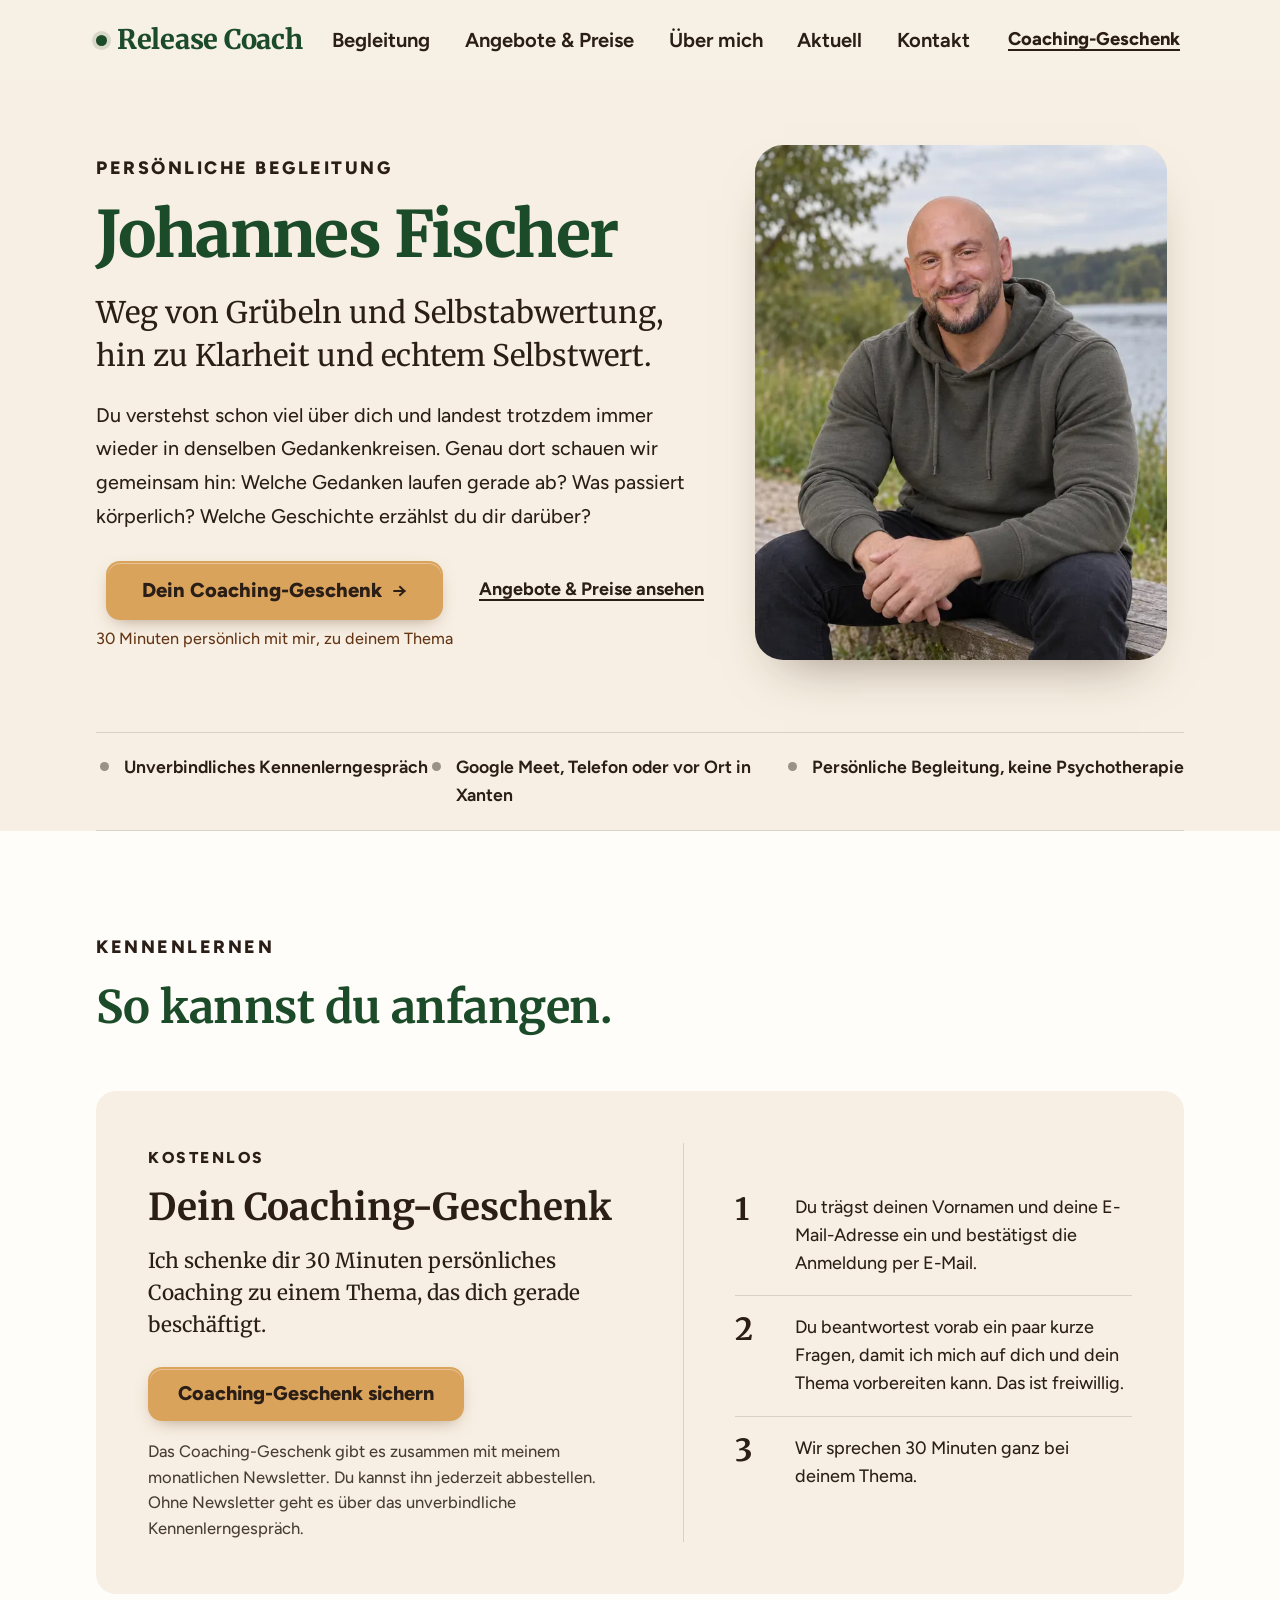
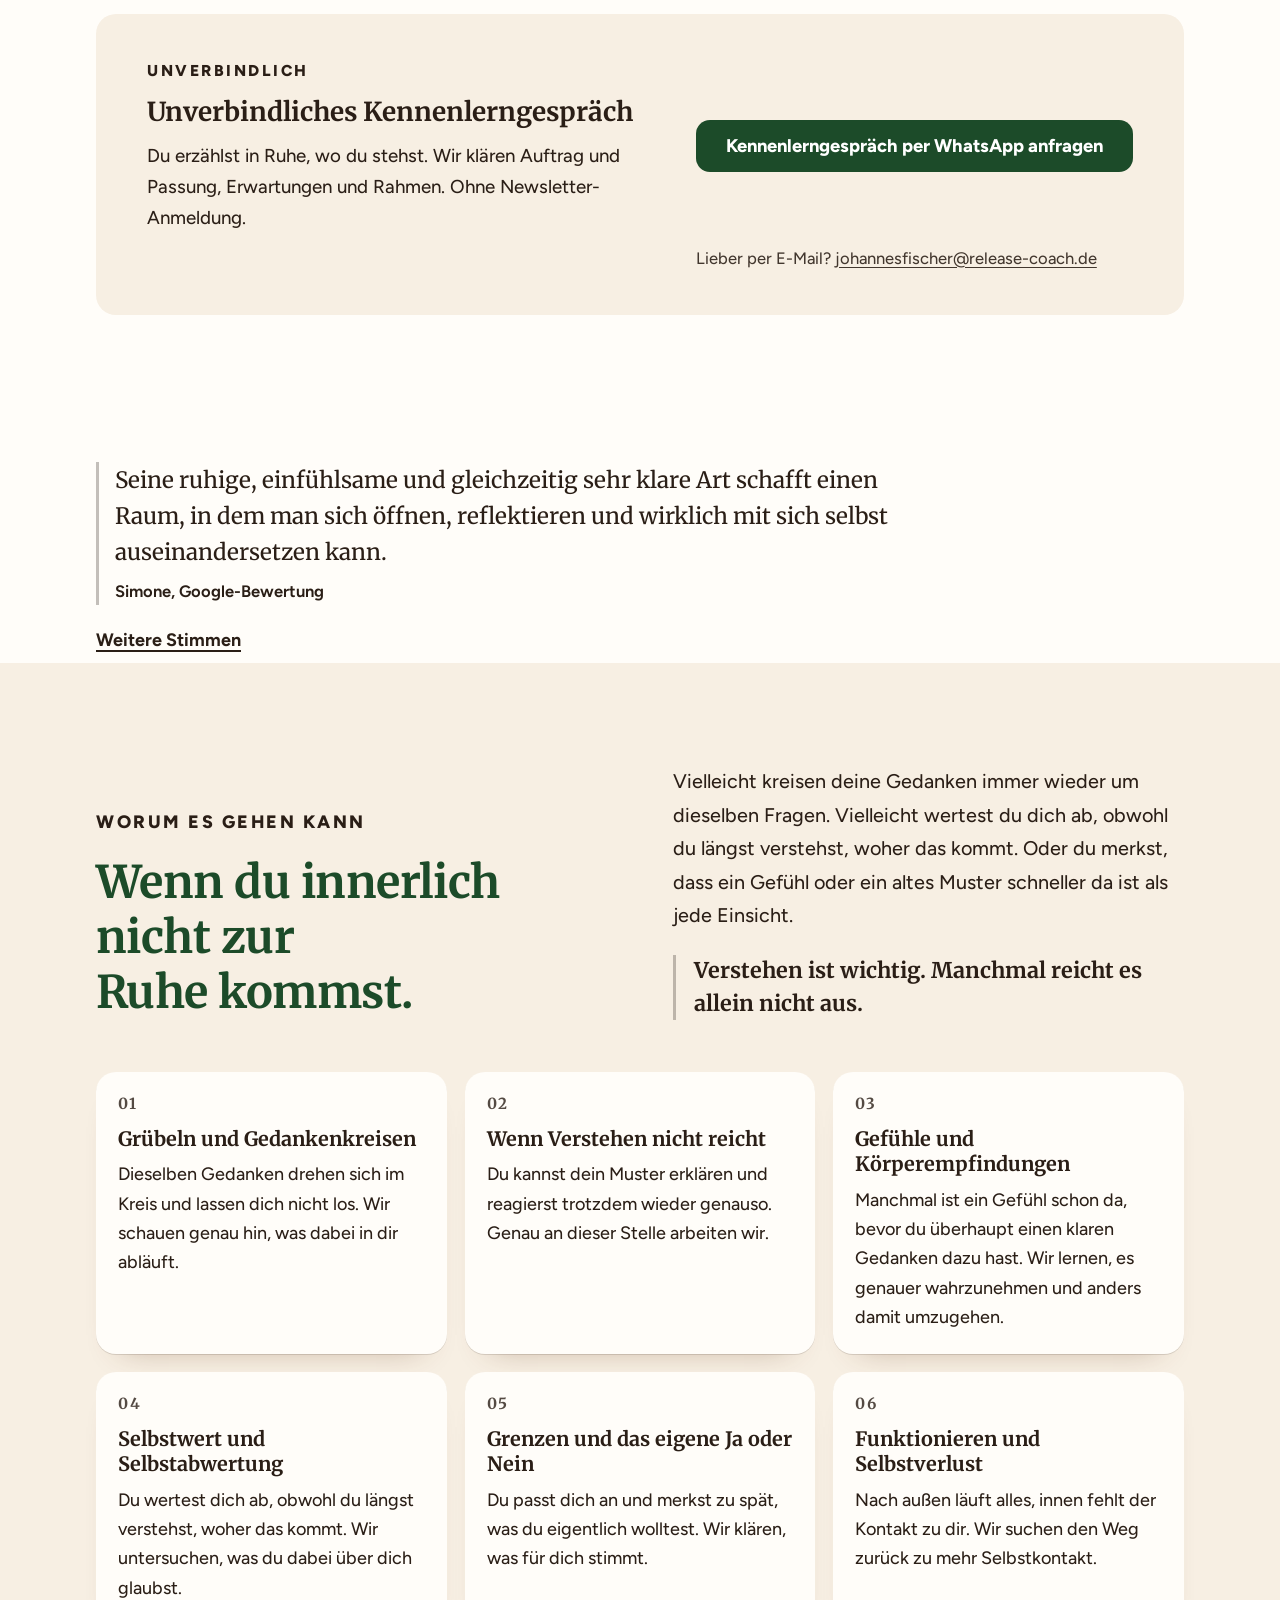
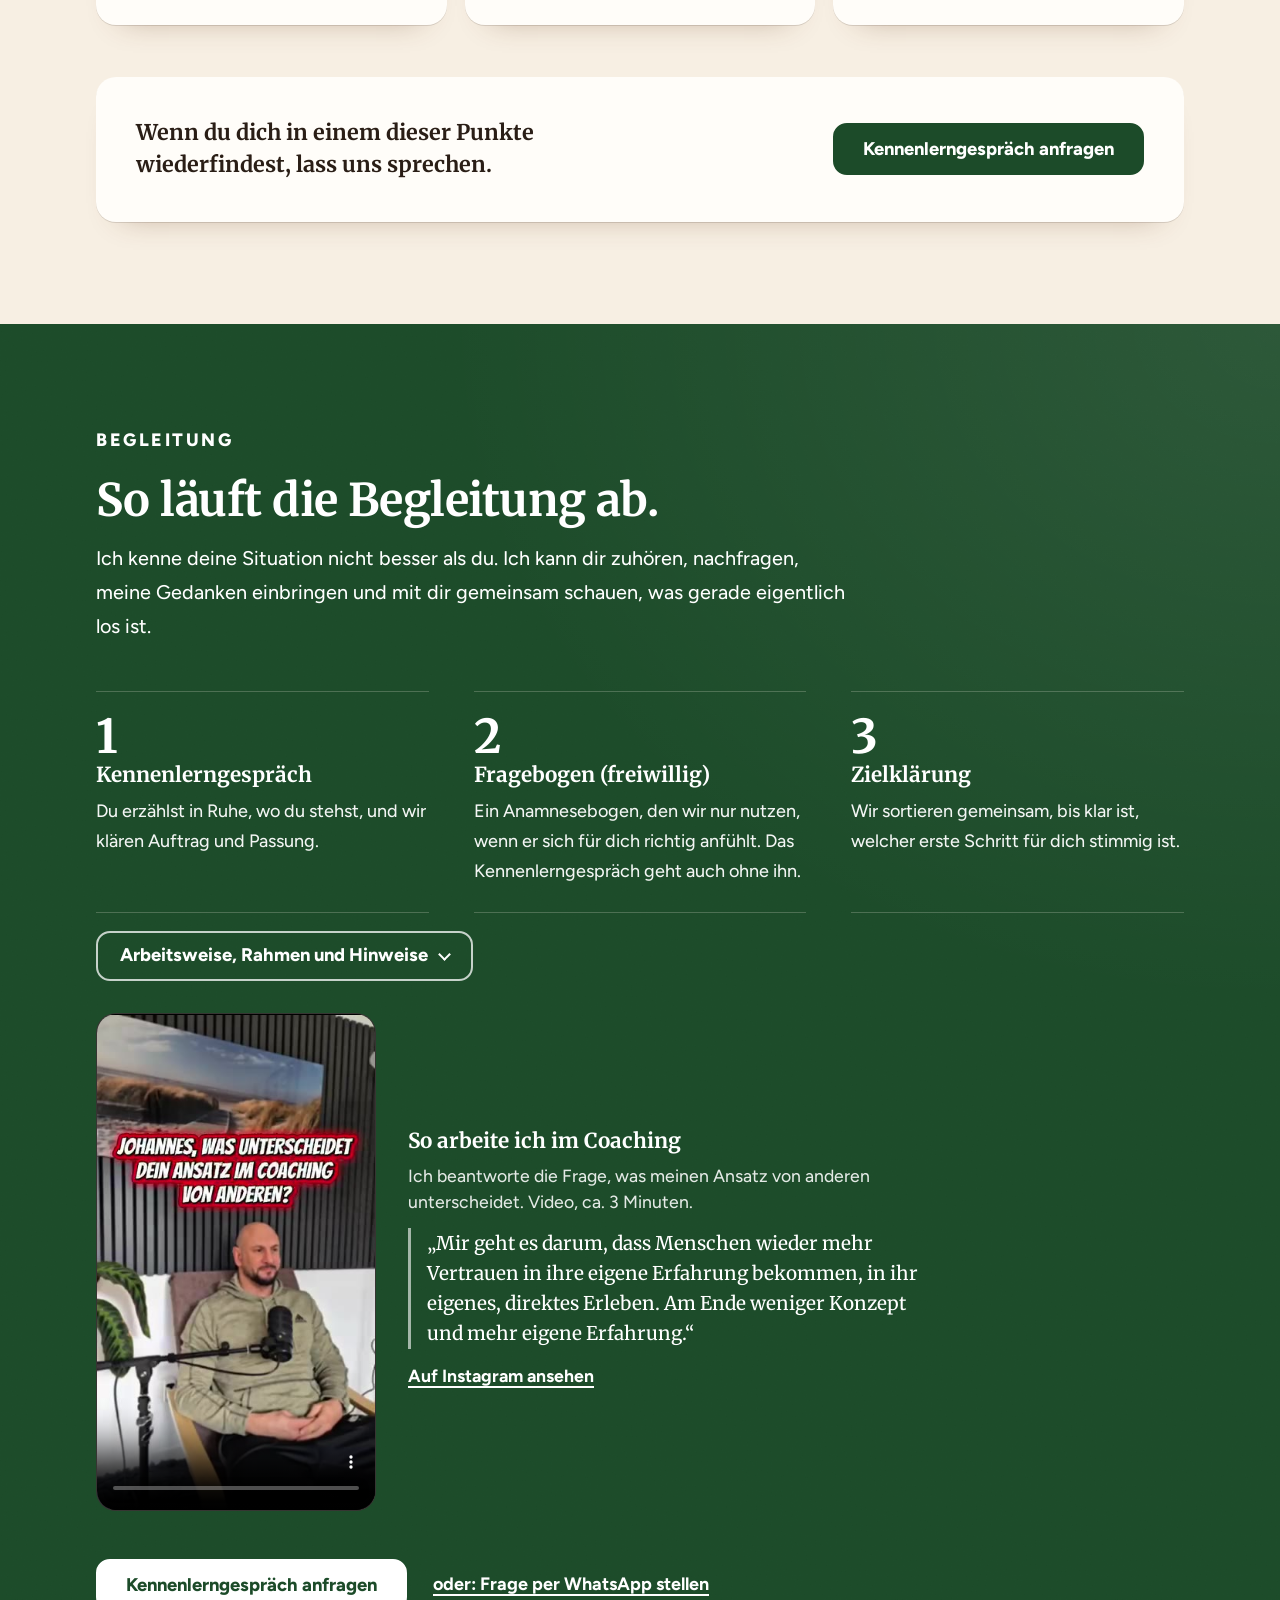
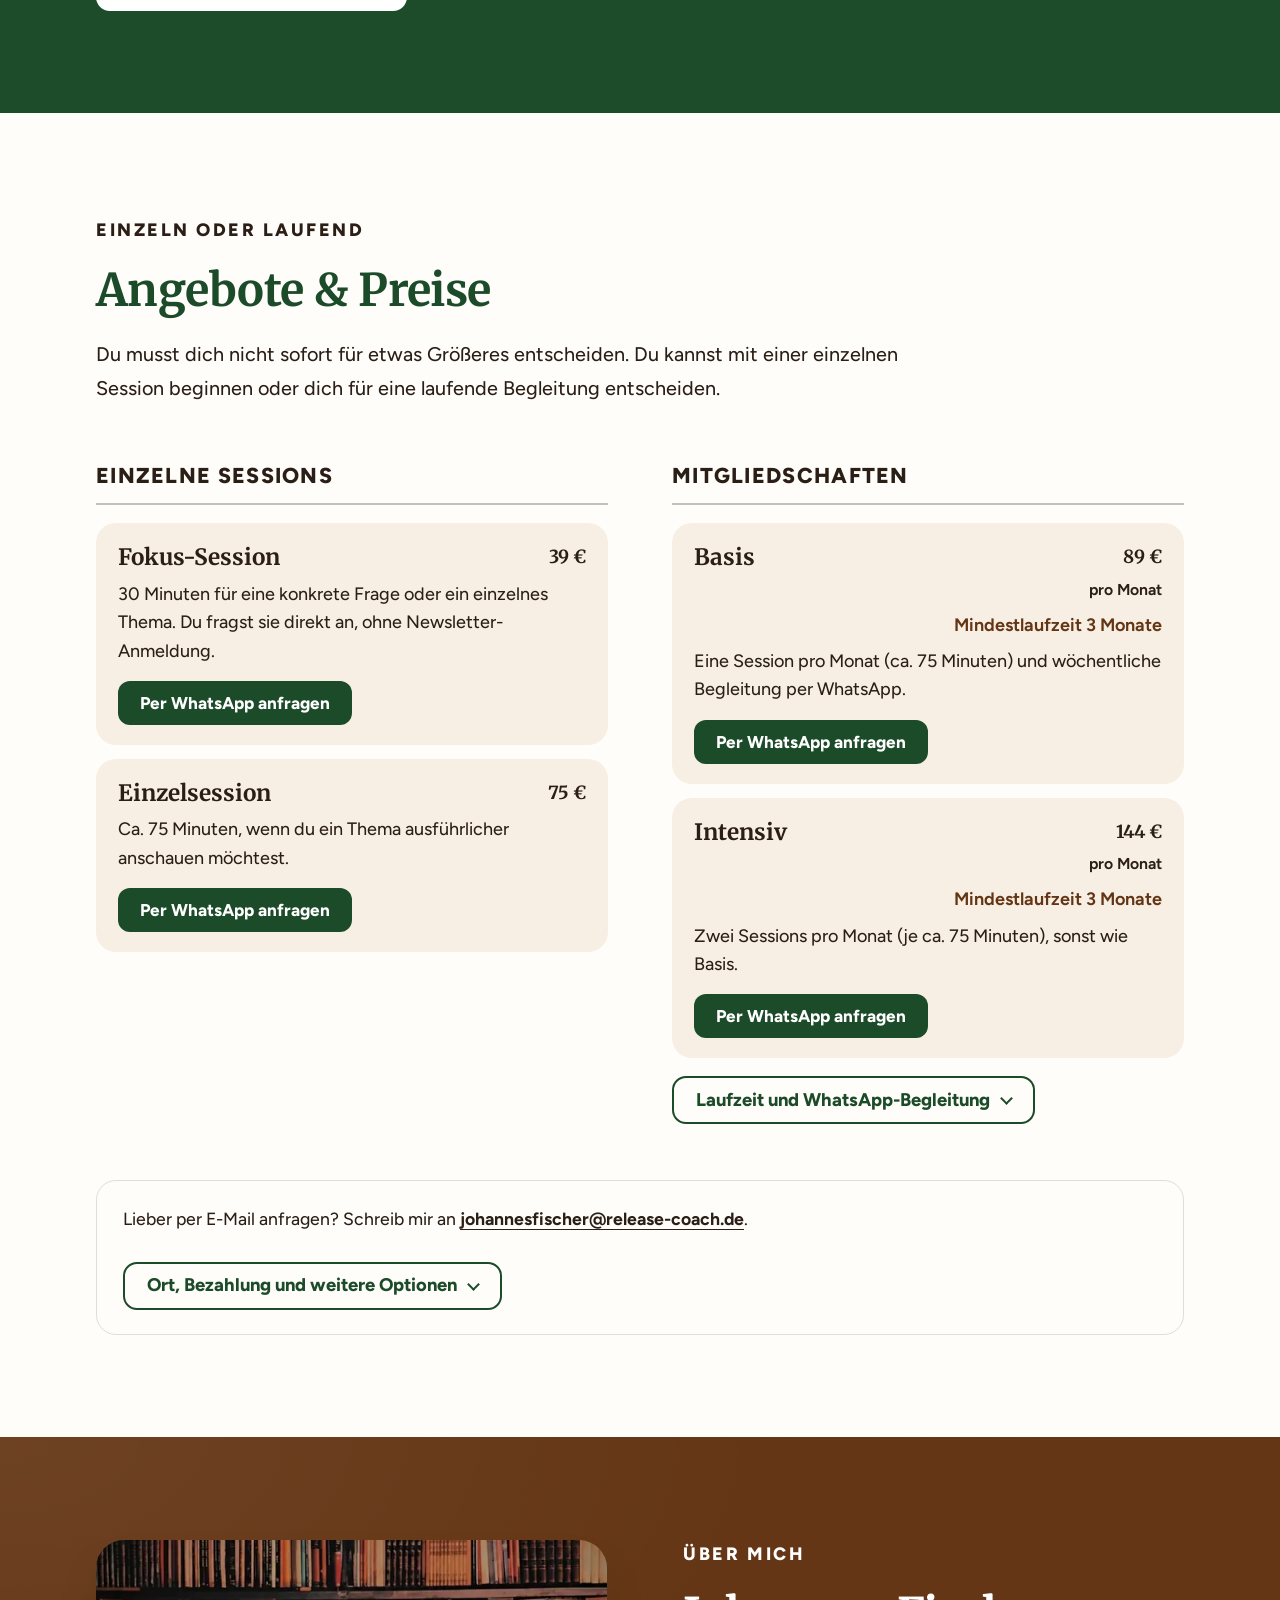
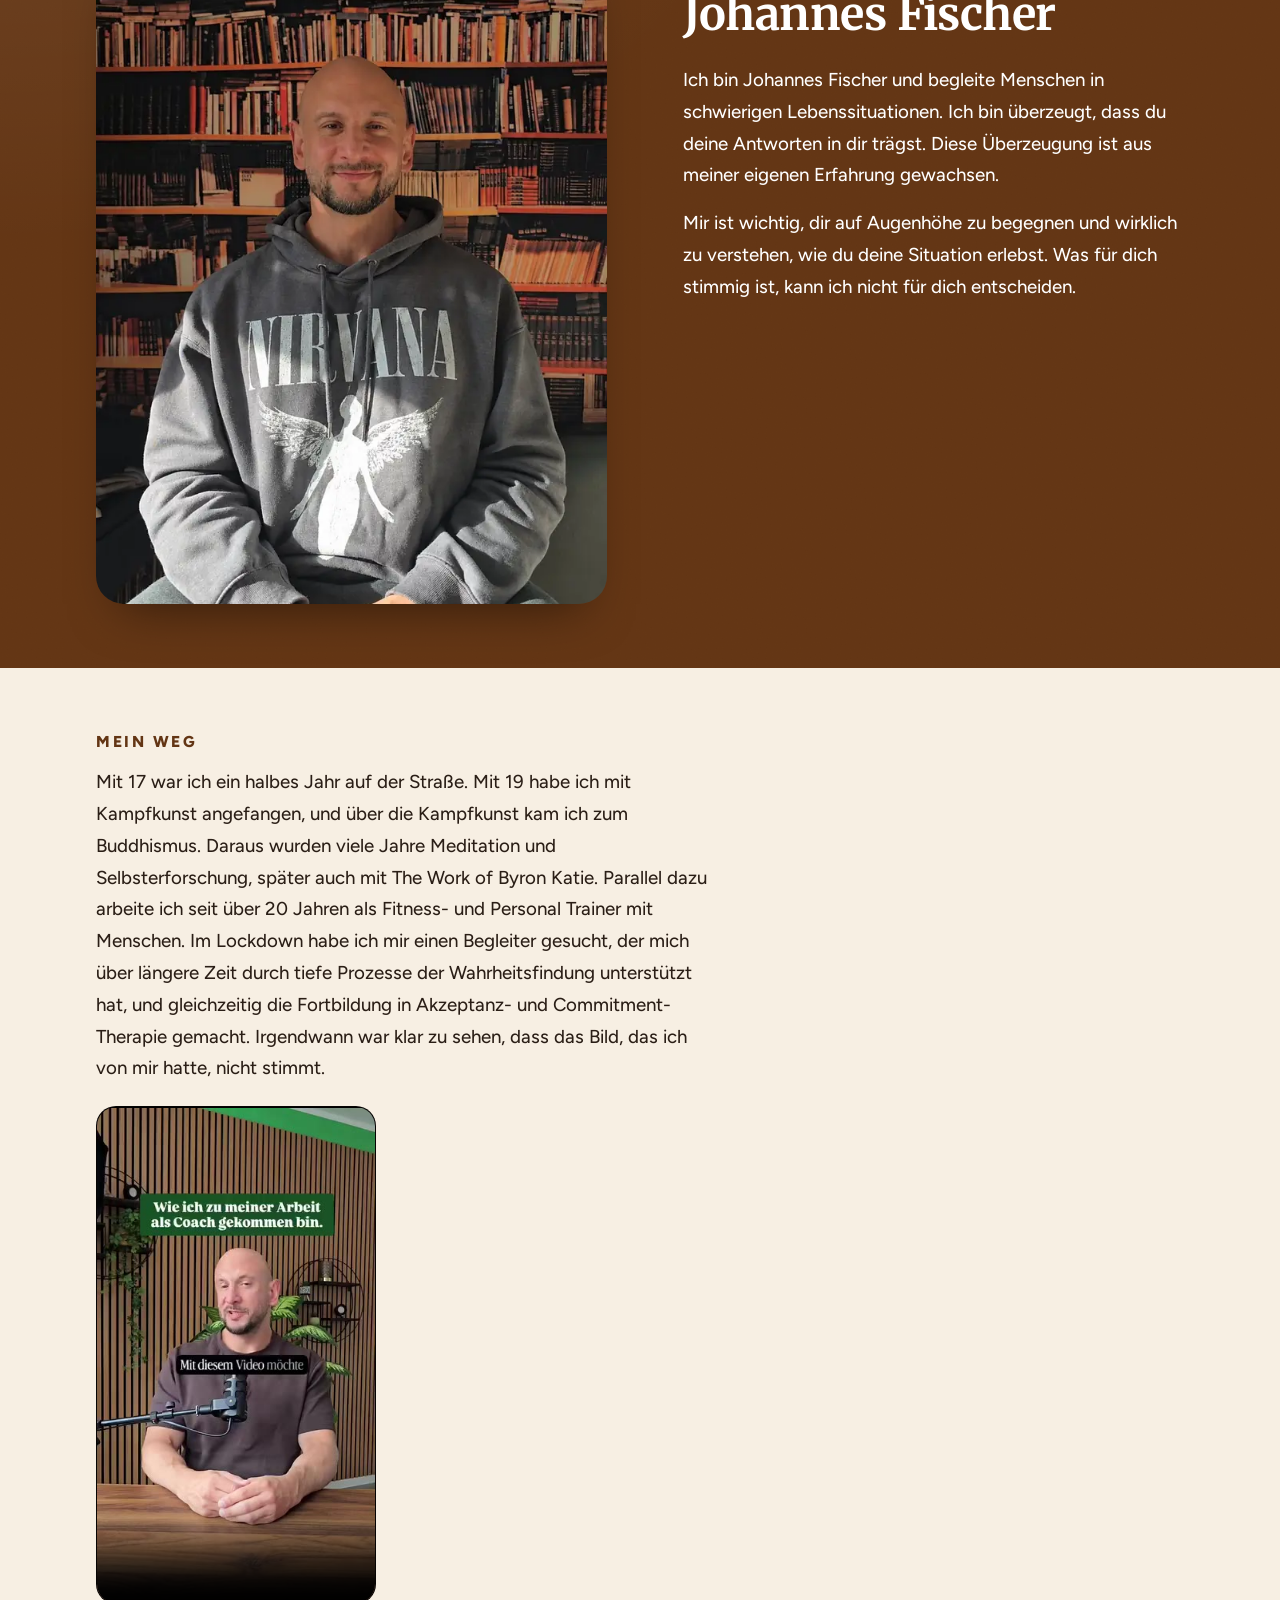
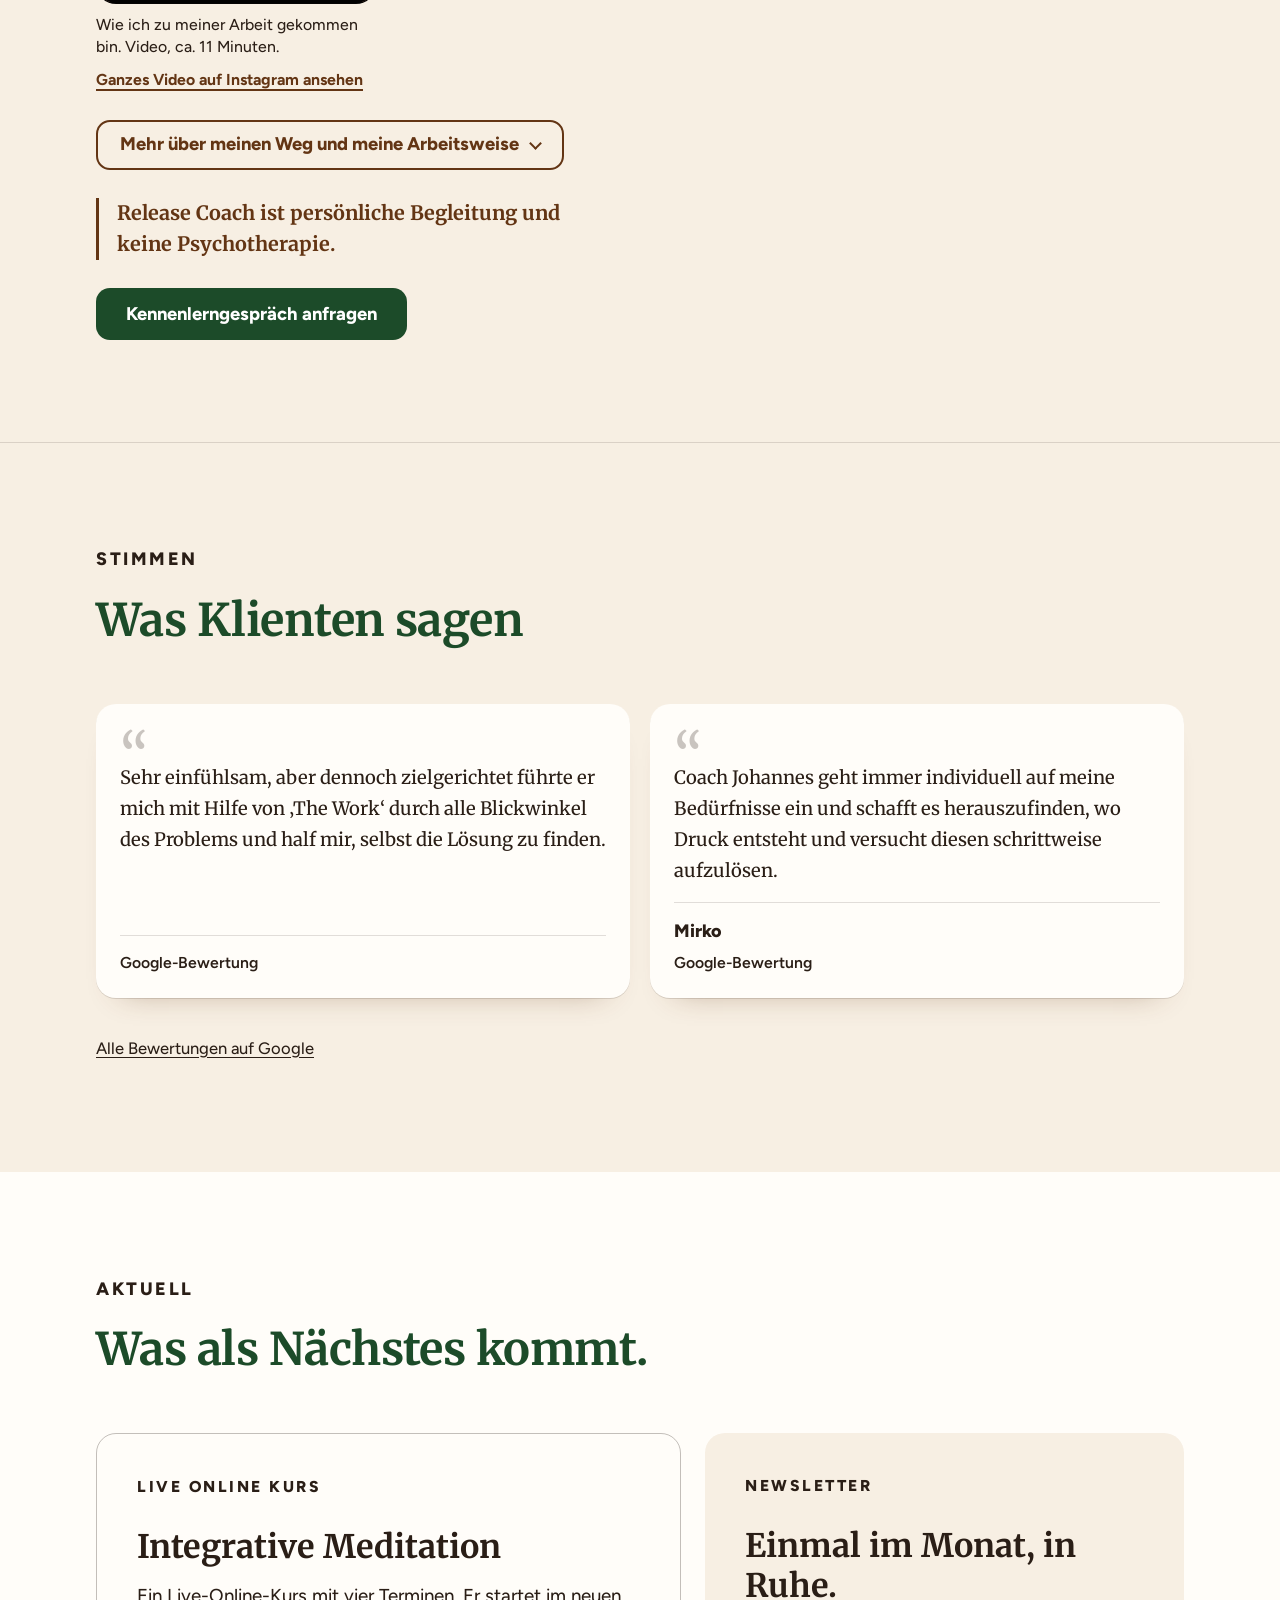
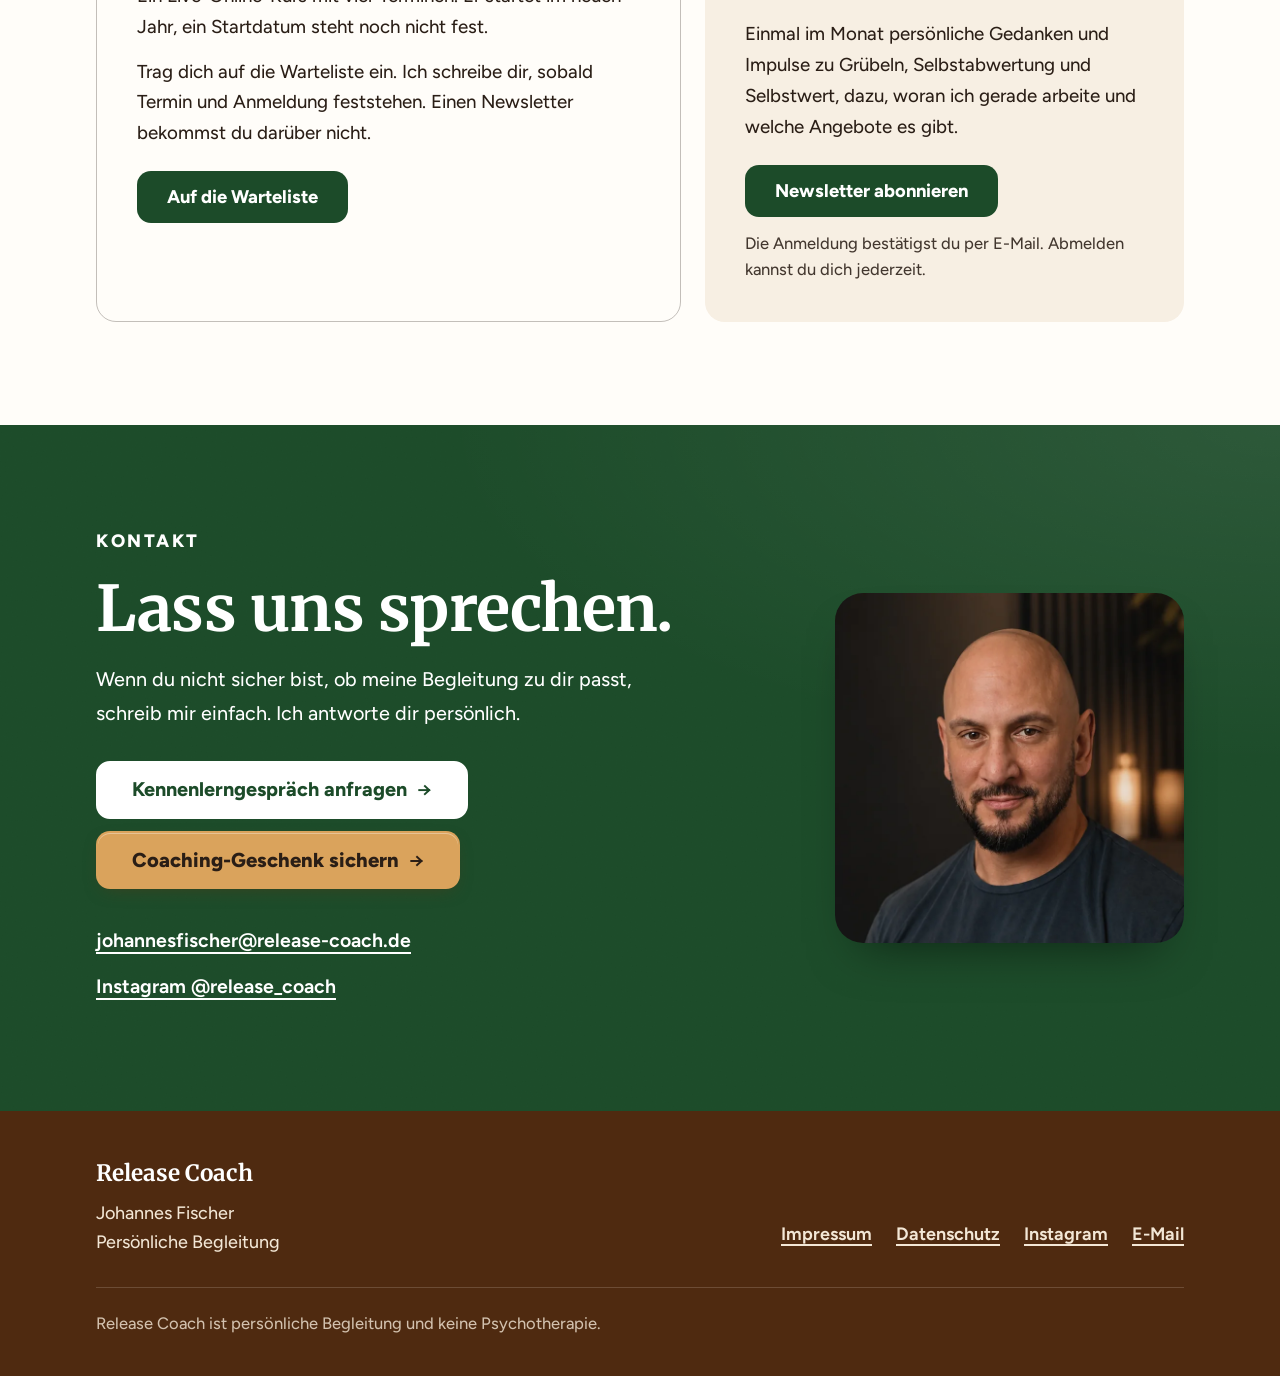
==== index.html @ 52dd97b9 "Add files via upload" ====
<!doctype html>
<html lang="de">
<head>
<meta charset="utf-8">
<meta name="viewport" content="width=device-width, initial-scale=1">
<title>Coaching bei Grübeln und Gedankenkreisen | Johannes Fischer, Xanten &amp; online</title>
<meta name="description" content="Persönliche Begleitung bei Gedankenkreisen und Grübeln, Selbstwert und emotionaler Klärung. Mit Johannes Fischer, Release Coach, per Google Meet, Telefon oder vor Ort in Xanten.">
<meta name="theme-color" content="#F7EFE3">
<link rel="icon" href="favicon.ico" sizes="48x48">
<link rel="icon" type="image/svg+xml" href="assets/favicon.svg">
<link rel="icon" type="image/png" sizes="32x32" href="assets/favicon-32.png">
<link rel="apple-touch-icon" href="assets/apple-touch-icon.png">
<link rel="canonical" href="https://release-coach.de/">
<meta property="og:type" content="website">
<meta property="og:locale" content="de_DE">
<meta property="og:site_name" content="Release Coach">
<meta property="og:title" content="Release Coach · Johannes Fischer · Persönliche Begleitung">
<meta property="og:description" content="Persönliche Begleitung bei Gedankenkreisen und Grübeln, Selbstwert und emotionaler Klärung. Mit Johannes Fischer, Release Coach.">
<meta property="og:url" content="https://release-coach.de/">
<meta property="og:image" content="https://release-coach.de/assets/img/og-image.jpg">
<meta property="og:image:width" content="1200">
<meta property="og:image:height" content="630">
<meta property="og:image:alt" content="Johannes Fischer, Release Coach, Persönliche Begleitung">
<meta name="twitter:card" content="summary_large_image">
<meta name="twitter:title" content="Release Coach · Johannes Fischer · Persönliche Begleitung">
<meta name="twitter:description" content="Persönliche Begleitung bei Gedankenkreisen und Grübeln, Selbstwert und emotionaler Klärung. Mit Johannes Fischer, Release Coach.">
<meta name="twitter:image" content="https://release-coach.de/assets/img/og-image.jpg">
<link rel="preload" href="assets/fonts/merriweather-var.woff2" as="font" type="font/woff2" crossorigin>
<link rel="preload" href="assets/fonts/figtree-var.woff2" as="font" type="font/woff2" crossorigin>
<link rel="stylesheet" href="style.css">
<script type="application/ld+json">
{"@context":"https://schema.org","@type":"ProfessionalService","name":"Release Coach · Johannes Fischer","description":"Persönliche Begleitung bei Gedankenkreisen und Grübeln, Selbstwert und emotionaler Klärung. Keine Psychotherapie.","url":"https://release-coach.de/","image":"https://release-coach.de/assets/img/og-image.jpg","email":"johannesfischer@release-coach.de","telephone":"+491736289187","address":{"@type":"PostalAddress","addressLocality":"Xanten","addressCountry":"DE"},"areaServed":[{"@type":"City","name":"Xanten"},{"@type":"Country","name":"Deutschland"}],"founder":{"@type":"Person","name":"Johannes Fischer"},"sameAs":["https://www.instagram.com/release_coach/","https://www.google.com/maps?cid=7909192929721564540"]}
</script>
<script>document.documentElement.className+=' js';</script>
</head>
<body>

<a class="skip" href="#inhalt">Zum Inhalt springen</a>

<header class="site-header" id="kopf">
  <div class="bar wrap">
    <a class="mark" href="#top" aria-label="Release Coach, zum Seitenanfang"><span class="mark-dot" aria-hidden="true"></span>Release Coach</a>
    <nav class="nav-desktop" aria-label="Hauptnavigation">
      <a href="#ablauf">Begleitung</a>
      <a href="#angebote">Angebote &amp; Preise</a>
      <a href="#ueber-mich">Über mich</a>
      <a href="#aktuell">Aktuell</a>
      <a href="#kontakt">Kontakt</a>
    </nav>
    <a class="bar-cta" href="https://bc2cb3da.sibforms.com/serve/[base64]" target="_blank" rel="noopener">Coaching-Geschenk</a>
    <button class="burger" type="button" aria-expanded="false" aria-controls="menu" aria-label="Menü öffnen">
      <span class="burger-label">Menü</span>
      <span class="burger-icon" aria-hidden="true"><i></i><i></i><i></i></span>
    </button>
  </div>
  <noscript>
    <nav class="nav-fallback" aria-label="Hauptnavigation ohne Skript">
      <a href="#ablauf">Begleitung</a><a href="#angebote">Angebote &amp; Preise</a><a href="#ueber-mich">Über mich</a><a href="#aktuell">Aktuell</a><a href="#kontakt">Kontakt</a>
    </nav>
  </noscript>
</header>

<div class="menu" id="menu" role="dialog" aria-modal="true" aria-label="Menü" hidden>
  <nav class="menu-nav" aria-label="Hauptnavigation mobil">
    <a href="#ablauf">Begleitung</a>
    <a href="#angebote">Angebote &amp; Preise</a>
    <a href="#ueber-mich">Über mich</a>
    <a href="#aktuell">Aktuell</a>
    <a href="#kontakt">Kontakt</a>
  </nav>
  <div class="menu-foot">
    <a class="btn btn-gold btn-block" href="https://bc2cb3da.sibforms.com/serve/[base64]" target="_blank" rel="noopener">Coaching-Geschenk sichern</a>
    <a class="menu-mail" href="mailto:johannesfischer@release-coach.de">johannesfischer@release-coach.de</a>
  </div>
</div>

<main id="inhalt">

<!-- 1. EINSTIEG -->
<section class="hero" id="top">
  <div class="wrap hero-grid">
    <div class="hero-copy">
      <p class="kicker">Persönliche Begleitung</p>
      <h1>Johannes Fischer</h1>
      <p class="lead">Weg von Grübeln und Selbstabwertung, hin zu Klarheit und echtem Selbstwert.</p>
      <p class="hero-text">Du verstehst schon viel über dich und landest trotzdem immer wieder in denselben Gedankenkreisen. Genau dort schauen wir gemeinsam hin: Welche Gedanken laufen gerade ab? Was passiert körperlich? Welche Geschichte erzählst du dir darüber?</p>
      <div class="hero-cta">
        <div class="hero-gift">
          <a class="btn btn-gold btn-lg" href="https://bc2cb3da.sibforms.com/serve/[base64]" target="_blank" rel="noopener">Dein Coaching-Geschenk</a>
          <p class="hero-gift-note">30 Minuten persönlich mit mir, zu deinem Thema</p>
        </div>
        <a class="textlink hide-mobile" href="#angebote">Angebote &amp; Preise ansehen</a>
      </div>
    </div>
    <figure class="hero-photo">
      <picture>
        <source type="image/webp" srcset="assets/img/hero-see-640.webp 640w, assets/img/hero-see-1000.webp 1000w" sizes="(min-width:960px) 460px, 100vw">
        <img src="assets/img/hero-see-1000.jpg" srcset="assets/img/hero-see-640.jpg 640w, assets/img/hero-see-1000.jpg 1000w" sizes="(min-width:960px) 460px, 100vw" width="1000" height="1250" alt="Johannes Fischer am See bei Xanten" fetchpriority="high">
      </picture>
    </figure>
  </div>
  <div class="wrap">
    <ul class="facts hide-mobile" aria-label="Auf einen Blick">
      <li class="hide-mobile">Unverbindliches Kennenlerngespräch</li>
      <li>Google Meet, Telefon oder vor Ort in Xanten</li>
      <li class="hide-mobile">Persönliche Begleitung, keine Psychotherapie</li>
    </ul>
  </div>
</section>


<!-- 2. EINSTIEG: GESCHENK UND ERSTGESPRÄCH (v5: direkt nach Hero und Stimme, vor "Worum es gehen kann") -->
<section class="section" id="coaching-geschenk">
  <div class="wrap">
    <div class="sec-head">
      <p class="label">Kennenlernen</p>
      <h2>So kannst du anfangen.</h2>
    </div>
    <div class="duo">
      <article class="gift gift-light" id="geschenk">
        <div class="gift-main">
          <p class="tag tag-brown">Kostenlos</p>
          <h3>Dein Coaching-Geschenk</h3>
          <p class="gift-lead">Ich schenke dir 30 Minuten persönliches Coaching zu einem Thema, das dich gerade beschäftigt.</p>
          <a class="btn btn-gold" href="https://bc2cb3da.sibforms.com/serve/[base64]" target="_blank" rel="noopener">Coaching-Geschenk sichern</a>
          <p class="gift-note">Das Coaching-Geschenk gibt es zusammen mit meinem monatlichen Newsletter. Du kannst ihn jederzeit abbestellen. Ohne Newsletter geht es über das unverbindliche Kennenlerngespräch.</p>
        </div>
        <ol class="gift-steps">
          <li><span>Du trägst deinen Vornamen und deine E-Mail-Adresse ein und bestätigst die Anmeldung per E-Mail.</span></li>
          <li><span>Du beantwortest vorab ein paar kurze Fragen, damit ich mich auf dich und dein Thema vorbereiten kann. Das ist freiwillig.</span></li>
          <li><span>Wir sprechen 30 Minuten ganz bei deinem Thema.</span></li>
        </ol>
        <p class="gift-alt-lead only-mobile">Oder direkt:</p>
        <a class="btn btn-outline gift-alt only-mobile" href="https://wa.me/491736289187?text=Hallo%20Johannes%2C%20ich%20interessiere%20mich%20f%C3%BCr%20ein%20unverbindliches%20Kennenlerngespr%C3%A4ch%20und%20w%C3%BCrde%20gerne%20kurz%20schauen%2C%20ob%20Deine%20Begleitung%20gerade%20zu%20meinem%20Thema%20passt" target="_blank" rel="noopener">Unverbindliches Kennenlerngespräch</a>
      </article>
      <article class="intro-call hide-mobile">
        <p class="tag tag-green">Unverbindlich</p>
        <h3>Unverbindliches Kennenlerngespräch</h3>
        <p>Du erzählst in Ruhe, wo du stehst. Wir klären Auftrag und Passung, Erwartungen und Rahmen. Ohne Newsletter-Anmeldung.</p>
        <a class="btn btn-green" href="https://wa.me/491736289187?text=Hallo%20Johannes%2C%20ich%20interessiere%20mich%20f%C3%BCr%20ein%20unverbindliches%20Kennenlerngespr%C3%A4ch%20und%20w%C3%BCrde%20gerne%20kurz%20schauen%2C%20ob%20Deine%20Begleitung%20gerade%20zu%20meinem%20Thema%20passt" target="_blank" rel="noopener">Kennenlerngespräch per WhatsApp anfragen</a>
        <p class="small-note">Lieber per E-Mail? <a href="mailto:johannesfischer@release-coach.de?subject=Kennenlerngespr%C3%A4ch">johannesfischer@release-coach.de</a></p>
      </article>
    </div>
  </div>
</section>

<!-- 1b. VERTRAUEN -->
<section class="trust" aria-label="Kundenstimme">
  <div class="wrap trust-in">
    <figure class="trust-quote">
      <blockquote><p>Seine ruhige, einfühlsame und gleichzeitig sehr klare Art schafft einen Raum, in dem man sich öffnen, reflektieren und wirklich mit sich selbst auseinandersetzen kann.</p></blockquote>
      <figcaption>Simone, Google-Bewertung</figcaption>
    </figure>
    <a class="textlink" href="#stimmen">Weitere Stimmen</a>
  </div>
</section>

<!-- 3. WORUM ES GEHEN KANN -->
<section class="section section-cream" id="themen">
  <div class="wrap">
    <div class="themes-head">
      <div>
        <p class="label">Worum es gehen kann</p>
        <h2>Wenn du innerlich nicht zur Ruhe kommst.</h2>
      </div>
      <div>
        <p class="big">Vielleicht kreisen deine Gedanken immer wieder um dieselben Fragen. Vielleicht wertest du dich ab, obwohl du längst verstehst, woher das kommt. Oder du merkst, dass ein Gefühl oder ein altes Muster schneller da ist als jede Einsicht.</p>
        <p class="pull">Verstehen ist wichtig. Manchmal reicht es allein nicht aus.</p>
      </div>
    </div>

    <ul class="topics">
      <li><span class="topic-no" aria-hidden="true"></span>
        <h3>Grübeln und Gedankenkreisen</h3>
        <p>Dieselben Gedanken drehen sich im Kreis und lassen dich nicht los. Wir schauen genau hin, was dabei in dir abläuft.</p>
      </li>
      <li><span class="topic-no" aria-hidden="true"></span>
        <h3>Wenn Verstehen nicht reicht</h3>
        <p>Du kannst dein Muster erklären und reagierst trotzdem wieder genauso. Genau an dieser Stelle arbeiten wir.</p>
      </li>
      <li><span class="topic-no" aria-hidden="true"></span>
        <h3>Gefühle und Körperempfindungen</h3>
        <p>Manchmal ist ein Gefühl schon da, bevor du überhaupt einen klaren Gedanken dazu hast. Wir lernen, es genauer wahrzunehmen und anders damit umzugehen.</p>
      </li>
      <li><span class="topic-no" aria-hidden="true"></span>
        <h3>Selbstwert und Selbstabwertung</h3>
        <p>Du wertest dich ab, obwohl du längst verstehst, woher das kommt. Wir untersuchen, was du dabei über dich glaubst.</p>
      </li>
      <li><span class="topic-no" aria-hidden="true"></span>
        <h3>Grenzen und das eigene Ja oder Nein</h3>
        <p>Du passt dich an und merkst zu spät, was du eigentlich wolltest. Wir klären, was für dich stimmt.</p>
      </li>
      <li><span class="topic-no" aria-hidden="true"></span>
        <h3>Funktionieren und Selbstverlust</h3>
        <p>Nach außen läuft alles, innen fehlt der Kontakt zu dir. Wir suchen den Weg zurück zu mehr Selbstkontakt.</p>
      </li>
    </ul>

    <div class="themes-foot">
      <p class="invite">Wenn du dich in einem dieser Punkte wiederfindest, lass uns sprechen.</p>
      <div class="btn-row">
        <a class="btn btn-light" href="https://wa.me/491736289187?text=Hallo%20Johannes%2C%20ich%20interessiere%20mich%20f%C3%BCr%20ein%20unverbindliches%20Kennenlerngespr%C3%A4ch%20und%20w%C3%BCrde%20gerne%20kurz%20schauen%2C%20ob%20Deine%20Begleitung%20gerade%20zu%20meinem%20Thema%20passt" target="_blank" rel="noopener">Kennenlerngespräch anfragen</a>
      </div>
    </div>
  </div>
</section>

<!-- 4. ABLAUF -->
<section class="section section-green tex" id="ablauf">
  <div class="wrap">
    <div class="flow-head">
      <div>
        <p class="label label-light">Begleitung</p>
        <h2>So läuft die Begleitung ab.</h2>
        <p class="big">Ich kenne deine Situation nicht besser als du. Ich kann dir zuhören, nachfragen, meine Gedanken einbringen und mit dir gemeinsam schauen, was gerade eigentlich los ist.</p>
      </div>
    </div>

    <ol class="steps">
      <li>
        <h3>Kennenlerngespräch</h3>
        <p>Du erzählst in Ruhe, wo du stehst, und wir klären Auftrag und Passung.</p>
      </li>
      <li>
        <h3>Fragebogen (freiwillig)</h3>
        <p>Ein Anamnesebogen, den wir nur nutzen, wenn er sich für dich richtig anfühlt. Das Kennenlerngespräch geht auch ohne ihn.</p>
      </li>
      <li>
        <h3>Zielklärung</h3>
        <p>Wir sortieren gemeinsam, bis klar ist, welcher erste Schritt für dich stimmig ist.</p>
      </li>
    </ol>

    <details class="more flow-more" id="mehr-ablauf">
      <summary class="more-btn"><span class="more-closed">Arbeitsweise, Rahmen und Hinweise</span><span class="more-open">Weniger anzeigen</span></summary>
      <div class="more-body">
        <aside class="note-box">
          <h3>Gut zu wissen</h3>
          <p>Release Coach ist persönliche Begleitung und keine Psychotherapie. Sie ersetzt keine notwendige psychotherapeutische oder medizinische Behandlung. Wenn du bereits in Therapie bist, sprich vorher mit deiner Therapeutin oder deinem Therapeuten.</p>
        </aside>
        <h3 class="how-title">Während der Begleitung</h3>
        <ul class="how-list">
          <li>
            <h4>Begleitung</h4>
            <p>Impulse und neue Perspektiven, keine Rezepte. Ich kann nicht wissen, was für dich richtig ist. Du findest deine eigenen Antworten.</p>
          </li>
          <li>
            <h4>Arbeitsweise</h4>
            <p>Klare Planung und offenes, intuitives Erkunden. Der Schwerpunkt liegt auf der Arbeit mit deinen Gedanken: Grübelschleifen lösen, freundlicher mit dir sprechen, weniger Selbstabwertung, mehr Handlungsspielraum im Alltag.</p>
          </li>
          <li>
            <h4>Rahmen</h4>
            <p>1:1, per Google Meet, am Telefon oder in meinem Coaching-Raum in Xanten. Eine einmalige Sitzung oder mehrere Termine, ganz nach Absprache.</p>
          </li>
        </ul>
      </div>
    </details>

    <figure class="flow-video">
      <video controls playsinline preload="none" poster="assets/video/coaching-ansatz-poster.jpg" width="360" height="640" aria-label="Video: So arbeite ich im Coaching">
        <source src="assets/video/coaching-ansatz.mp4" type="video/mp4">
        Dein Browser kann dieses Video nicht abspielen. Du findest es auch auf <a href="https://www.instagram.com/reel/DQTNikZCmo3/" target="_blank" rel="noopener">Instagram</a>.
      </video>
      <figcaption>
        <strong>So arbeite ich im Coaching</strong>
        <span>Ich beantworte die Frage, was meinen Ansatz von anderen unterscheidet. Video, ca. 3 Minuten.</span>
        <p class="video-core">„Mir geht es darum, dass Menschen wieder mehr Vertrauen in ihre eigene Erfahrung bekommen, in ihr eigenes, direktes Erleben. Am Ende weniger Konzept und mehr eigene Erfahrung.“</p>
        <a class="textlink" href="https://www.instagram.com/reel/DQTNikZCmo3/" target="_blank" rel="noopener">Auf Instagram ansehen</a>
      </figcaption>
    </figure>

    <div class="flow-foot">
      <a class="btn btn-light" href="https://wa.me/491736289187?text=Hallo%20Johannes%2C%20ich%20interessiere%20mich%20f%C3%BCr%20ein%20unverbindliches%20Kennenlerngespr%C3%A4ch%20und%20w%C3%BCrde%20gerne%20kurz%20schauen%2C%20ob%20Deine%20Begleitung%20gerade%20zu%20meinem%20Thema%20passt" target="_blank" rel="noopener">Kennenlerngespräch anfragen</a>
      <a class="textlink" href="https://wa.me/491736289187?text=Hallo%20Johannes%2C%20ich%20w%C3%BCrde%20gerne%20mehr%20dar%C3%BCber%20erfahren%2C%20wie%20deine%20Begleitung%20abl%C3%A4uft." target="_blank" rel="noopener">oder: Frage per WhatsApp stellen</a>
    </div>
  </div>
</section>

<!-- 5. ANGEBOTE -->
<section class="section" id="angebote">
  <div class="wrap">
    <div class="sec-head">
      <p class="label">Einzeln oder laufend</p>
      <h2>Angebote &amp; Preise</h2>
      <p class="big">Du musst dich nicht sofort für etwas Größeres entscheiden. Du kannst mit einer einzelnen Session beginnen oder dich für eine laufende Begleitung entscheiden.</p>
    </div>

    <div class="offer-cols">
      <div class="offer-group">
        <h3 class="group-title">Einzelne Sessions</h3>
        <ul class="offers">
          <li class="offer">
            <div class="offer-top">
              <h4>Fokus-Session</h4>
              <p class="price">39 €</p>
            </div>
            <p>30 Minuten für eine konkrete Frage oder ein einzelnes Thema. Du fragst sie direkt an, ohne Newsletter-Anmeldung.</p>
            <a class="btn btn-green btn-sm" href="https://wa.me/491736289187?text=Hallo%20Johannes%2C%20ich%20interessiere%20mich%20f%C3%BCr%20eine%20Fokus-Session%20%2839%20%E2%82%AC%29." target="_blank" rel="noopener" aria-label="Fokus-Session per WhatsApp anfragen">Per WhatsApp anfragen</a>
          </li>
          <li class="offer">
            <div class="offer-top">
              <h4>Einzelsession</h4>
              <p class="price">75 €</p>
            </div>
            <p>Ca. 75 Minuten, wenn du ein Thema ausführlicher anschauen möchtest.</p>
            <a class="btn btn-green btn-sm" href="https://wa.me/491736289187?text=Hallo%20Johannes%2C%20ich%20interessiere%20mich%20f%C3%BCr%20eine%20Einzelsession%20%2875%20%E2%82%AC%29." target="_blank" rel="noopener" aria-label="Einzelsession per WhatsApp anfragen">Per WhatsApp anfragen</a>
          </li>
        </ul>
      </div>

      <div class="offer-group">
        <h3 class="group-title">Mitgliedschaften</h3>
        <ul class="offers">
          <li class="offer">
            <div class="offer-top">
              <h4>Basis</h4>
              <p class="price">89 €<span> pro Monat</span></p>
            </div>
            <p class="offer-term">Mindestlaufzeit 3 Monate</p>
            <p>Eine Session pro Monat (ca. 75 Minuten) und wöchentliche Begleitung per WhatsApp.</p>
            <a class="btn btn-green btn-sm" href="https://wa.me/491736289187?text=Hallo%20Johannes%2C%20ich%20interessiere%20mich%20f%C3%BCr%20die%20Mitgliedschaft%20Basis%20%2889%20%E2%82%AC%20pro%20Monat%29." target="_blank" rel="noopener" aria-label="Mitgliedschaft Basis per WhatsApp anfragen">Per WhatsApp anfragen</a>
          </li>
          <li class="offer">
            <div class="offer-top">
              <h4>Intensiv</h4>
              <p class="price">144 €<span> pro Monat</span></p>
            </div>
            <p class="offer-term">Mindestlaufzeit 3 Monate</p>
            <p>Zwei Sessions pro Monat (je ca. 75 Minuten), sonst wie Basis.</p>
            <a class="btn btn-green btn-sm" href="https://wa.me/491736289187?text=Hallo%20Johannes%2C%20ich%20interessiere%20mich%20f%C3%BCr%20die%20Mitgliedschaft%20Intensiv%20%28144%20%E2%82%AC%20pro%20Monat%29." target="_blank" rel="noopener" aria-label="Mitgliedschaft Intensiv per WhatsApp anfragen">Per WhatsApp anfragen</a>
          </li>
        </ul>
        <details class="more offer-more" id="mehr-mitgliedschaft">
          <summary class="more-btn"><span class="more-closed">Laufzeit und WhatsApp-Begleitung</span><span class="more-open">Weniger anzeigen</span></summary>
          <div class="more-body">
            <ul class="terms">
              <li>Mindestlaufzeit 3 Monate, danach kündbar mit 14 Tagen zum Monatsende.</li>
              <li>Rückmeldung auf WhatsApp innerhalb von 48 Stunden an Werktagen.</li>
              <li>Eine WhatsApp Anfrage pro Woche mit bis zu 3 Punkten.</li>
            </ul>
          </div>
        </details>
      </div>
    </div>

    <div class="offer-foot">
      <p class="offer-mail">Lieber per E-Mail anfragen? Schreib mir an <a href="mailto:johannesfischer@release-coach.de?subject=Anfrage%20Coaching">johannesfischer@release-coach.de</a>.</p>
      <details class="more offer-more" id="mehr-konditionen">
        <summary class="more-btn"><span class="more-closed">Ort, Bezahlung und weitere Optionen</span><span class="more-open">Weniger anzeigen</span></summary>
        <div class="more-body">
          <p><strong>Sessions</strong> finden per Google Meet, am Telefon oder in meinem Coaching-Raum in Xanten statt. Bezahlt wird bar vor Ort, per Rechnung oder per Überweisung.</p>
          <p class="client-line">WhatsApp Begleitung, 33 € pro Monat: nur für Menschen, die bereits mit mir gearbeitet haben.</p>
        </div>
      </details>
    </div>
  </div>
</section>

<!-- 6. ÜBER MICH -->
<section class="about-split" id="ueber-mich">
  <div class="about-intro section-brown tex">
  <div class="wrap about-grid">
    <figure class="about-photo">
      <picture>
        <source srcset="assets/img/ueber-mich-640.webp 640w, assets/img/ueber-mich.webp 1024w" sizes="(min-width:900px) 46vw, (min-width:600px) 560px, 100vw" type="image/webp">
        <img src="assets/img/ueber-mich.jpg" width="1024" height="1536" alt="Johannes Fischer vor einem Bücherregal im Sonnenlicht" loading="lazy">
      </picture>
    </figure>
    <div class="about-text">
      <p class="label label-light">Über mich</p>
      <h2>Johannes Fischer</h2>
      <p class="about-p">Ich bin Johannes Fischer und begleite Menschen in schwierigen Lebenssituationen. Ich bin überzeugt, dass du deine Antworten in dir trägst. Diese Überzeugung ist aus meiner eigenen Erfahrung gewachsen.</p>
      <p class="about-p">Mir ist wichtig, dir auf Augenhöhe zu begegnen und wirklich zu verstehen, wie du deine Situation erlebst. Was für dich stimmig ist, kann ich nicht für dich entscheiden.</p>
    </div>
  </div>
  </div>
  <div class="about-weg">
    <div class="wrap">
      <div class="about-text">
      <div class="weg">
        <h3>Mein Weg</h3>
        <p class="about-p">Mit 17 war ich ein halbes Jahr auf der Straße. Mit 19 habe ich mit Kampfkunst angefangen, und über die Kampfkunst kam ich zum Buddhismus. Daraus wurden viele Jahre Meditation und Selbsterforschung, später auch mit The Work of Byron Katie. Parallel dazu arbeite ich seit über 20 Jahren als Fitness- und Personal Trainer mit Menschen. Im Lockdown habe ich mir einen Begleiter gesucht, der mich über längere Zeit durch tiefe Prozesse der Wahrheitsfindung unterstützt hat, und gleichzeitig die Fortbildung in Akzeptanz- und Commitment-Therapie gemacht. Irgendwann war klar zu sehen, dass das Bild, das ich von mir hatte, nicht stimmt.</p>
        <figure class="weg-video">
          <video controls playsinline preload="none" poster="assets/video/mein-weg-poster.jpg" width="360" height="640" aria-label="Video: Wie ich zu meiner Arbeit gekommen bin">
            <source src="assets/video/mein-weg.mp4" type="video/mp4">
            Dein Browser kann dieses Video nicht abspielen. Du findest es auch auf <a href="https://www.instagram.com/reel/DaW3EP2MprZ/" target="_blank" rel="noopener">Instagram</a>.
          </video>
          <figcaption>Wie ich zu meiner Arbeit gekommen bin. Video, ca. 11 Minuten.<br><a class="textlink" href="https://www.instagram.com/reel/DaW3EP2MprZ/" target="_blank" rel="noopener">Ganzes Video auf Instagram ansehen</a></figcaption>
        </figure>
      </div>
      <details class="more" id="mehr-ueber-mich">
        <summary class="more-btn"><span class="more-closed">Mehr über meinen Weg und meine Arbeitsweise</span><span class="more-open">Weniger anzeigen</span></summary>
        <div class="more-body">
          <div class="weg weg-rest">
            <p class="about-p">Das Verschmolzensein mit meinen Gedanken hat sich gelöst. Es tauchen weiterhin Gefühle, Ängste und stressige Gedanken auf, aber es ist nicht mehr so eine klebrige Masse, in der ich automatisch glaube, was ich denke. Daraus ist meine Arbeit entstanden: raus aus der Gedankenmatrix, aus dem Grübeln und dem andauernden inneren Kommentarfilm. Das muss nicht komplett aufhören. Aber dass ich darin verloren bin, kann aufhören.</p>
            <p class="about-p">Danach geht es raus aus dem reinen Verstehen, rein ins Spüren und Erleben. Muster brauchen Zeit, es dauert oft länger, als man denkt, und ich kann niemandem garantieren, was dabei herauskommt. Der Name Release Coach kommt daher: Jeder wünscht sich irgendeine Form von Release.</p>
          </div>
          <div class="how">
            <h3>Wie ich arbeite</h3>
            <p class="about-p">Wissen ist wichtig. Aber Wissen verändert nichts, solange du nicht in Kontakt mit dir selbst kommst. Ich arbeite deshalb am liebsten zuerst mit dem, was tatsächlich da ist: Welche Gedanken laufen gerade ab? Was passiert körperlich? Welche Gefühle sind wahrnehmbar? Welche Geschichte erzählst du dir darüber?</p>
            <p class="about-p">Methoden wie The Work nutze ich, wenn sie helfen, einen Glaubenssatz zu untersuchen. Sie kommen für mich zusätzlich dazu, denn eine Methode sollte dem Menschen dienen.</p>
            <p class="about-p">Im Kern geht es für mich darum, dich wieder in deine eigene, direkte Erfahrung zu bringen. Mit Fragen und Impulsen unterstütze ich dich dabei, wieder klarer zu sehen und dich selbst besser wahrzunehmen. Am Ende ist es weniger Konzept und mehr Erfahrung. Genau darin möchte ich deine Selbstwirksamkeit stärken.</p>
          </div>
          <div class="creds">
        <h3>Mein Hintergrund</h3>
        <ul>
          <li>Seit über 20 Jahren Fitness- und Personal Trainer sowie Meditation, Selbsterforschung und Prozessarbeit</li>
          <li>Seit etwa zehn Jahren Glaubenssatzarbeit und Realitätsüberprüfung</li>
          <li>Ausbildung zum The-Work-Coach nach Byron Katie, inklusive NLP</li>
          <li>Ausbildung in Wholeness Work</li>
          <li>Fortbildung in Akzeptanz- und Commitment-Therapie (ACT)</li>
        </ul>
      </div>
          <p class="more-close-wrap"><button type="button" class="more-btn more-close" id="mehr-schliessen">Weniger anzeigen</button></p>
        </div>
      </details>
      <p class="boundary">Release Coach ist persönliche Begleitung und keine Psychotherapie.</p>
      <a class="btn btn-green" href="https://wa.me/491736289187?text=Hallo%20Johannes%2C%20ich%20interessiere%20mich%20f%C3%BCr%20ein%20unverbindliches%20Kennenlerngespr%C3%A4ch%20und%20w%C3%BCrde%20gerne%20kurz%20schauen%2C%20ob%20Deine%20Begleitung%20gerade%20zu%20meinem%20Thema%20passt" target="_blank" rel="noopener">Kennenlerngespräch anfragen</a>
    </div>
    </div>
  </div>
</section>

<!-- 6b. STIMMEN (echte Google-Bewertungen, Vornamen mit Freigabe) -->
<section class="section section-cream" id="stimmen">
  <div class="wrap">
    <div class="sec-head">
      <p class="label">Stimmen</p>
      <h2>Was Klienten sagen</h2>
    </div>
    <div class="quotes">
            <figure class="quote">
        <blockquote><p>Sehr einfühlsam, aber dennoch zielgerichtet führte er mich mit Hilfe von ‚The Work‘ durch alle Blickwinkel des Problems und half mir, selbst die Lösung zu finden.</p></blockquote>
        <figcaption><span class="q-src">Google-Bewertung</span></figcaption>
      </figure>
      <figure class="quote">
        <blockquote><p>Coach Johannes geht immer individuell auf meine Bedürfnisse ein und schafft es herauszufinden, wo Druck entsteht und versucht diesen schrittweise aufzulösen.</p></blockquote>
        <figcaption><span class="q-name">Mirko</span><span class="q-src">Google-Bewertung</span></figcaption>
      </figure>
    </div>
    <p class="quotes-more"><a href="https://www.google.com/maps?cid=7909192929721564540" target="_blank" rel="noopener">Alle Bewertungen auf Google</a></p>
  </div>
</section>

<!-- 7. AKTUELL + 8. NEWSLETTER -->
<section class="section" id="aktuell">
  <div class="wrap">
    <div class="sec-head">
      <p class="label">Aktuell</p>
      <h2>Was als Nächstes kommt.</h2>
    </div>

    <div class="next-grid">
      <article class="course">
        <p class="tag tag-green">Live Online Kurs</p>
        <h3>Integrative Meditation</h3>
        <p>Ein Live-Online-Kurs mit vier Terminen. Er startet im neuen Jahr, ein Startdatum steht noch nicht fest.</p>
        <p>Trag dich auf die Warteliste ein. Ich schreibe dir, sobald Termin und Anmeldung feststehen. Einen Newsletter bekommst du darüber nicht.</p>
        <a class="btn btn-green" href="https://bc2cb3da.sibforms.com/serve/[base64]" target="_blank" rel="noopener">Auf die Warteliste</a>
      </article>

      <article class="news" id="newsletter">
        <p class="tag tag-brown">Newsletter</p>
        <h3>Einmal im Monat, in Ruhe.</h3>
        <p>Einmal im Monat persönliche Gedanken und Impulse zu Grübeln, Selbstabwertung und Selbstwert, dazu, woran ich gerade arbeite und welche Angebote es gibt.</p>
        <a class="btn btn-brown" href="https://bc2cb3da.sibforms.com/v2/serve/[base64]" target="_blank" rel="noopener">Newsletter abonnieren</a>
        <p class="small-note">Die Anmeldung bestätigst du per E-Mail. Abmelden kannst du dich jederzeit.</p>
      </article>
    </div>
    <!-- Reservierter Platz: spaeter kostenlose Workshops ueber die E-Mail-Liste, derzeit kein Inhalt -->
  </div>
</section>

<!-- 9. KONTAKT -->
<section class="section section-green tex contact" id="kontakt">
  <div class="wrap contact-grid">
    <div class="contact-copy">
      <p class="label label-light">Kontakt</p>
      <h2>Lass uns sprechen.</h2>
      <p class="big">Wenn du nicht sicher bist, ob meine Begleitung zu dir passt, schreib mir einfach. Ich antworte dir persönlich.</p>
      <div class="contact-cta">
        <a class="btn btn-light btn-lg" href="https://wa.me/491736289187?text=Hallo%20Johannes%2C%20ich%20interessiere%20mich%20f%C3%BCr%20ein%20unverbindliches%20Kennenlerngespr%C3%A4ch%20und%20w%C3%BCrde%20gerne%20kurz%20schauen%2C%20ob%20Deine%20Begleitung%20gerade%20zu%20meinem%20Thema%20passt" target="_blank" rel="noopener">Kennenlerngespräch anfragen</a>
        <a class="btn btn-gold btn-lg" href="https://bc2cb3da.sibforms.com/serve/[base64]" target="_blank" rel="noopener">Coaching-Geschenk sichern</a>
      </div>
      <ul class="contact-lines">
        <li><a class="contact-line" href="mailto:johannesfischer@release-coach.de">johannesfischer@release-coach.de</a></li>
        <li><a class="contact-line" href="https://www.instagram.com/release_coach/" target="_blank" rel="noopener">Instagram @release_coach</a></li>
      </ul>
    </div>
    <figure class="contact-photo">
      <picture>
        <source srcset="assets/img/kontakt.webp" type="image/webp">
        <img src="assets/img/kontakt.jpg" width="720" height="720" alt="Porträt von Johannes Fischer" loading="lazy">
      </picture>
    </figure>
  </div>
</section>

</main>

<footer class="footer">
  <div class="wrap">
    <div class="footer-grid">
      <div>
        <p class="footer-mark">Release Coach</p>
        <p>Johannes Fischer<br>Persönliche Begleitung</p>
      </div>
      <ul class="footer-links">
        <li><a href="impressum.html">Impressum</a></li>
        <li><a href="datenschutz.html">Datenschutz</a></li>
        <li><a href="https://www.instagram.com/release_coach/" target="_blank" rel="noopener">Instagram</a></li>
        <li><a href="mailto:johannesfischer@release-coach.de">E-Mail</a></li>
      </ul>
    </div>
    <p class="footer-small">Release Coach ist persönliche Begleitung und keine Psychotherapie.</p>
  </div>
</footer>

<script>
(function(){
  var d=document, h=d.getElementById('kopf'), b=d.querySelector('.burger'), m=d.getElementById('menu');
  function onScroll(){h.classList.toggle('is-scrolled',window.scrollY>12)}
  onScroll(); window.addEventListener('scroll',onScroll,{passive:true});

  function setMenu(open){
    b.setAttribute('aria-expanded',open); b.setAttribute('aria-label',open?'Menü schließen':'Menü öffnen');
    b.querySelector('.burger-label').textContent=open?'Schließen':'Menü';
    m.hidden=!open; d.documentElement.classList.toggle('menu-open',open);
    [d.getElementById('inhalt'),d.querySelector('.footer')].forEach(function(el){if(el){if(open){el.setAttribute('inert','')}else{el.removeAttribute('inert')}}});
    if(open){m.querySelector('a').focus()}else{b.focus()}
  }
  b.addEventListener('click',function(){setMenu(b.getAttribute('aria-expanded')!=='true')});
  m.addEventListener('click',function(e){if(e.target.closest('a'))setMenu(false)});
  d.addEventListener('keydown',function(e){
    if(m.hidden)return;
    if(e.key==='Escape'){setMenu(false);return}
    if(e.key==='Tab'){
      var f=[].slice.call(m.querySelectorAll('a')).concat([b]);
      var i=f.indexOf(d.activeElement);
      e.preventDefault();
      f[(i+(e.shiftKey?-1:1)+f.length)%f.length].focus()
    }
  });
  window.matchMedia('(min-width:960px)').addEventListener('change',function(q){if(q.matches&&!m.hidden)setMenu(false)});

})();
</script>
<script>
(function(){var d=document.getElementById('mehr-ueber-mich'),b=document.getElementById('mehr-schliessen');if(!d||!b)return;
b.addEventListener('click',function(){d.open=false;d.scrollIntoView({block:'center'});d.querySelector('summary').focus({preventScroll:true});});})();
</script>
</body>
</html>
---- style.css ----
/* Release Coach, Startseite. Mobile first, ohne externe Ressourcen. */
@font-face{font-family:"Merriweather";src:url("assets/fonts/merriweather-var.woff2") format("woff2");font-weight:400 900;font-style:normal;font-display:swap}
@font-face{font-family:"Figtree";src:url("assets/fonts/figtree-var.woff2") format("woff2");font-weight:300 900;font-style:normal;font-display:swap}

:root{
  --green:#1C4B29;
  --green-deep:#163b20;
  --brown:#633514;
  --brown-deep:#4f2a10;
  --cream:#F7EFE3;
  --cream-deep:#EFE3D1;
  --gold:#DAA35C;
  --gold-soft:#e8bd85;
  --ink:#33200F;
  --paper:#FFFDF9;
  --line:rgba(99,53,20,.18);
  --line-light:rgba(247,239,227,.22);
  --serif:"Merriweather",Georgia,"Times New Roman",serif;
  --sans:"Figtree",system-ui,-apple-system,"Segoe UI",Roboto,sans-serif;
  --pad:clamp(20px,5vw,56px);
  --sec:clamp(52px,8vw,108px);
  --r:20px;
  --noise:url("data:image/svg+xml,%3Csvg xmlns='http://www.w3.org/2000/svg' width='220' height='220'%3E%3Cfilter id='n'%3E%3CfeTurbulence type='fractalNoise' baseFrequency='.8' numOctaves='2' stitchTiles='stitch'/%3E%3CfeColorMatrix values='0 0 0 0 1 0 0 0 0 1 0 0 0 0 1 0 0 0 .5 0'/%3E%3C/filter%3E%3Crect width='100%25' height='100%25' filter='url(%23n)'/%3E%3C/svg%3E");
}
*,*::before,*::after{box-sizing:border-box}
html{font-size:106.25%;scroll-behavior:smooth;-webkit-text-size-adjust:100%}
@media (min-width:1000px){html{font-size:112.5%}}
body{margin:0;background:var(--paper);color:var(--ink);font-family:var(--sans);font-weight:450;line-height:1.62;-webkit-font-smoothing:antialiased;text-rendering:optimizeLegibility;overflow-x:hidden}
html.menu-open body{overflow:hidden}
img{display:block;max-width:100%;height:auto}
a{color:inherit}
h1,h2,h3,h4,p,ul,ol,figure,blockquote{margin:0}
ul,ol{padding:0;list-style:none}
section[id]{scroll-margin-top:76px}
.wrap{width:100%;max-width:1200px;margin-inline:auto;padding-inline:var(--pad)}
:focus-visible{outline:3px solid var(--gold);outline-offset:3px;border-radius:6px}
.skip{position:absolute;left:-999px;top:0;background:var(--green);color:#fff;padding:12px 18px;z-index:200}
.skip:focus{left:12px;top:12px}

/* Typografie */
h1,h2,h3,h4,.mark,.price,.footer-mark,.lead,.pull,.invite,.gift-lead,.boundary,.quote blockquote{font-family:var(--serif)}
h2{font-size:clamp(1.65rem,5.2vw,2.5rem);line-height:1.22;font-weight:700;letter-spacing:-.012em;color:var(--brown);text-wrap:balance}
h3{font-size:1.2rem;line-height:1.3;font-weight:700;color:var(--brown)}
.big{font-size:1.1rem;line-height:1.7}
.label{display:flex;align-items:center;gap:12px;font-size:1rem;font-weight:800;letter-spacing:.14em;text-transform:uppercase;color:var(--green);margin-bottom:18px}
.label::before{content:"";width:28px;height:2px;background:var(--gold);flex:none}
.label-light{color:var(--gold-soft)}
.tag{display:inline-block;font-size:.76rem;font-weight:800;letter-spacing:.16em;text-transform:uppercase;color:var(--gold-soft);margin-bottom:14px}
.tag-green{color:var(--green)}
.tag-brown{color:var(--brown)}
.small-note{font-size:.92rem;line-height:1.55;opacity:.88}
.sec-head{max-width:46rem;margin-bottom:clamp(32px,4.5vw,56px)}
.sec-head h2+.big{margin-top:20px}

/* Buttons */
.btn{display:inline-flex;align-items:center;justify-content:center;gap:10px;min-height:52px;padding:13px 28px;border-radius:14px;font-family:var(--sans);font-size:1.02rem;font-weight:750;line-height:1.2;text-decoration:none;text-align:center;border:2px solid transparent;cursor:pointer;transition:transform .2s ease,background-color .2s ease,color .2s ease,border-color .2s ease,box-shadow .2s ease}
.btn:hover{transform:translateY(-2px)}
.btn:active{transform:translateY(0)}
.btn-sm{min-height:44px;padding:9px 20px;font-size:.95rem;border-radius:12px}
.btn-lg{min-height:56px;padding:14px 20px;font-size:1.04rem}
@media (min-width:600px){.btn-lg{padding:15px 34px;font-size:1.1rem}}
.btn-block{display:flex;width:100%}
.btn-gold{background:var(--gold);color:var(--ink);box-shadow:0 1px 0 rgba(255,255,255,.35) inset,0 6px 18px -8px rgba(99,53,20,.55)}
.btn-gold:hover{background:var(--gold-soft);box-shadow:0 1px 0 rgba(255,255,255,.4) inset,0 12px 24px -10px rgba(99,53,20,.6)}
.btn-lg.btn-gold::after{content:"\2192";font-weight:600;transition:transform .2s ease}
.btn-lg.btn-gold:hover::after{transform:translateX(4px)}
.btn-green{background:var(--green);color:#fff}
.btn-green:hover{background:#24603a;box-shadow:0 10px 22px -12px rgba(28,75,41,.8)}
.btn-brown{background:var(--brown);color:#fff}
.btn-brown:hover{background:#7a421a;box-shadow:0 10px 22px -12px rgba(99,53,20,.8)}
.btn-outline{border-color:var(--brown);color:var(--brown);background:transparent}
.btn-outline:hover{background:var(--brown);color:#fff}
.btn-ghost{border-color:rgba(247,239,227,.5);color:#fff;background:transparent}
.btn-ghost:hover{background:#fff;color:var(--green);border-color:#fff}
.btn-row{display:flex;flex-direction:column;gap:12px}
.textlink{font-weight:700;text-underline-offset:.24em;text-decoration-thickness:2px;text-decoration-color:var(--gold);transition:text-decoration-color .2s}
.textlink:hover{text-decoration-color:currentColor}

/* Kopfzeile */
.site-header{position:sticky;top:0;z-index:60;background:rgba(247,239,227,.9);backdrop-filter:blur(10px);-webkit-backdrop-filter:blur(10px);border-bottom:1px solid transparent;transition:background-color .25s,border-color .25s,box-shadow .25s}
.site-header.is-scrolled{background:rgba(255,253,249,.96);border-bottom-color:var(--line);box-shadow:0 8px 24px -18px rgba(51,32,15,.45)}
.bar{display:flex;align-items:center;gap:14px;min-height:68px;transition:min-height .25s}
.site-header.is-scrolled .bar{min-height:60px}
.mark{display:inline-flex;align-items:center;gap:10px;font-size:1.3rem;font-weight:800;color:var(--green);text-decoration:none;letter-spacing:-.01em;white-space:nowrap;margin-right:auto}
.mark-dot{width:11px;height:11px;border-radius:50%;background:var(--gold);box-shadow:0 0 0 4px rgba(218,163,92,.25)}
.nav-desktop{display:none}
.nav-desktop a{font-weight:650;color:var(--brown);text-decoration:none;padding:8px 2px;background:linear-gradient(var(--gold),var(--gold)) 0 100%/0 2px no-repeat;transition:background-size .25s}
.nav-desktop a:hover{background-size:100% 2px}
.bar-cta{display:none}
.burger{display:inline-flex;align-items:center;gap:12px;min-height:48px;padding:0 6px 0 16px;border:1.5px solid var(--brown);border-radius:14px;background:transparent;color:var(--brown);font:inherit;font-weight:750;font-size:1rem;cursor:pointer}
.burger-icon{position:relative;display:block;width:40px;height:40px}
.burger-icon i{position:absolute;left:9px;right:9px;height:2.5px;border-radius:2px;background:currentColor;transition:transform .25s,opacity .2s,top .25s}
.burger-icon i:nth-child(1){top:12px}.burger-icon i:nth-child(2){top:19px}.burger-icon i:nth-child(3){top:26px}
.burger[aria-expanded="true"]{background:var(--green);border-color:var(--green);color:#fff}
.burger[aria-expanded="true"] i:nth-child(1){top:19px;transform:rotate(45deg)}
.burger[aria-expanded="true"] i:nth-child(2){opacity:0}
.burger[aria-expanded="true"] i:nth-child(3){top:19px;transform:rotate(-45deg)}
.nav-fallback{display:flex;flex-wrap:wrap;gap:6px 22px;padding:10px var(--pad) 14px;background:var(--cream)}
.nav-fallback a{font-weight:700;color:var(--brown)}
@media (min-width:600px){.bar-cta{display:inline-flex;min-height:48px;padding:10px 22px;font-size:1.06rem;white-space:nowrap}}
@media (min-width:960px){
  .burger{display:none}
  .nav-desktop{display:flex;gap:clamp(18px,2.4vw,34px);margin-right:clamp(8px,1.5vw,18px);font-size:1.12rem;white-space:nowrap}
  .bar{min-height:80px}
  .site-header.is-scrolled .bar{min-height:66px}
  .mark{font-size:1.5rem}
  .nav-desktop a{font-size:1.12rem}
}

/* Mobiles Menü (Overlay) */
.menu{position:fixed;inset:68px 0 0 0;z-index:55;background:var(--green);color:#fff;display:flex;flex-direction:column;justify-content:space-between;padding:12px var(--pad) 28px;overflow-y:auto;animation:menuIn .25s ease}
.menu[hidden]{display:none}
@keyframes menuIn{from{opacity:0;transform:translateY(-8px)}to{opacity:1;transform:none}}
.menu-nav{display:flex;flex-direction:column}
.menu-nav a{display:flex;justify-content:space-between;align-items:center;font-family:var(--serif);font-weight:700;font-size:1.75rem;line-height:1.2;color:#fff;text-decoration:none;padding:22px 2px;border-bottom:1px solid var(--line-light)}
.menu-nav a::after{content:"\2192";font-family:var(--sans);font-weight:500;font-size:1.3rem;color:var(--gold)}
.menu-nav a:active,.menu-nav a:hover{color:var(--gold-soft)}
.menu-foot{display:grid;gap:20px;padding-top:28px}
.menu-mail{color:#fff;font-weight:650;text-align:center;overflow-wrap:anywhere;text-underline-offset:.22em;text-decoration-color:var(--gold);text-decoration-thickness:2px}

/* Struktur und Texturen */
.section{padding-block:var(--sec)}
.section-cream{background:var(--cream)}
.section-green{background:var(--green);color:#fff}
.section-brown{background:var(--brown);color:#fff}
.section-green h2,.section-green h3,.section-brown h2,.section-brown h3{color:#fff}
.tex{position:relative;isolation:isolate}
.tex::before{content:"";position:absolute;inset:0;background:var(--noise);opacity:.07;mix-blend-mode:soft-light;pointer-events:none;z-index:-1}
.section-green.tex{background-image:radial-gradient(120% 90% at 100% 0%,rgba(255,255,255,.07),transparent 55%)}
.section-brown.tex{background-image:radial-gradient(110% 90% at 0% 0%,rgba(255,255,255,.06),transparent 55%)}

/* Einstieg */
.hero{background:var(--cream);padding-top:clamp(28px,5vw,64px);position:relative;overflow:hidden}
.hero::before{content:"";position:absolute;right:-8%;top:-30%;width:62vw;height:62vw;max-width:760px;max-height:760px;border-radius:50%;background:radial-gradient(closest-side,rgba(218,163,92,.22),transparent);pointer-events:none}
.hero-grid{position:relative;display:grid;gap:36px}
.kicker{display:flex;align-items:center;gap:12px;color:var(--green);font-weight:800;font-size:1rem;letter-spacing:.14em;text-transform:uppercase;margin-bottom:18px}
.kicker::before{content:"";width:28px;height:2px;background:var(--gold)}
.hero h1{font-size:clamp(2.5rem,10.5vw,4.4rem);line-height:1.05;font-weight:800;letter-spacing:-.025em;color:var(--green);margin-bottom:22px}
.lead{font-size:clamp(1.25rem,4.6vw,1.65rem);line-height:1.45;font-weight:400;color:var(--brown);max-width:21em;margin-bottom:22px}
.hero-text{font-size:1.1rem;line-height:1.7;max-width:31em}
.hero-invite{font-weight:700;font-size:1.1rem;line-height:1.55;margin-top:16px;max-width:29em;color:var(--green)}
.hero-cta{display:flex;flex-direction:column;align-items:flex-start;gap:18px;margin-top:28px}
.hero-cta .btn{width:100%}
.hero-photo{position:relative;justify-self:start;width:100%;max-width:460px;isolation:isolate}
.hero-photo picture{display:block;border-radius:28px;overflow:hidden;aspect-ratio:4/4.4;background:var(--cream-deep);box-shadow:0 26px 50px -28px rgba(51,32,15,.5)}
.hero-photo img{width:100%;height:100%;object-fit:cover;object-position:50% 8%}
.facts{display:grid;gap:0;margin-top:clamp(40px,6vw,72px);border-top:1px solid var(--line)}
.facts li{position:relative;padding:15px 0 15px 28px;font-weight:650;color:var(--brown);border-bottom:1px solid var(--line);font-size:.98rem}
.facts li::before{content:"";position:absolute;left:4px;top:50%;width:9px;height:9px;margin-top:-4px;border-radius:50%;background:var(--gold)}
@media (max-width:599px){
  .hero{padding-top:14px}
  .hero-grid{gap:20px}
  .hero-photo{order:-1;max-width:none}
  .hero-photo picture{aspect-ratio:4/3;max-height:42vh;max-height:42svh;border-radius:24px;box-shadow:0 18px 36px -24px rgba(51,32,15,.5)}
  .hero-photo img{object-position:50% 7%}
  .kicker{margin-bottom:12px}
  .hero h1{margin-bottom:14px}
  .hide-mobile{display:none}
}
@media (min-width:600px){
  .hero-cta{flex-direction:row;align-items:center;flex-wrap:wrap;gap:16px 26px}
  .hero-cta .btn{width:auto}
}
@media (min-width:900px){
  .hero-photo picture{aspect-ratio:4/5}
  .hero{padding-top:clamp(40px,5vw,72px)}
  .hero-grid{grid-template-columns:1.18fr .82fr;column-gap:clamp(48px,7vw,104px);align-items:center}
  .hero h1{white-space:nowrap;font-size:clamp(3rem,5vw,4.2rem)}
  .hero-photo{justify-self:end;width:100%;margin-right:16px}
  .facts{grid-template-columns:repeat(3,auto);justify-content:space-between;border-top:1px solid var(--line);border-bottom:1px solid var(--line)}
  .facts li{border-bottom:0;padding:20px 0 20px 28px}
}

/* Zwei Einstiege */
.duo{display:grid;gap:20px}
.gift{position:relative;background:var(--brown);color:#fff;border-radius:var(--r);padding:clamp(26px,4.5vw,52px);display:grid;gap:30px;box-shadow:0 30px 50px -34px rgba(99,53,20,.7);overflow:hidden}
.gift::before{content:"";position:absolute;right:-90px;top:-90px;width:300px;height:300px;border-radius:50%;background:radial-gradient(closest-side,rgba(218,163,92,.35),transparent);pointer-events:none}
.gift::after{content:"";position:absolute;inset:0;background:var(--noise);opacity:.06;mix-blend-mode:soft-light;pointer-events:none}
.gift>*{position:relative;z-index:1}
.gift h3{font-size:clamp(1.55rem,5vw,2.05rem);line-height:1.2;color:#fff;margin-bottom:16px}
.gift-lead{font-size:1.15rem;line-height:1.55;margin-bottom:26px}
.gift .btn{width:100%}
.gift-note{margin-top:18px;font-size:.92rem;line-height:1.55;opacity:.92}
.gift-steps{counter-reset:g;display:grid;gap:0;align-content:center;border-top:1px solid var(--line-light)}
.gift-steps li{counter-increment:g;display:grid;grid-template-columns:44px 1fr;gap:16px;align-items:start;line-height:1.55;padding:18px 0;border-bottom:1px solid var(--line-light)}
.gift-steps li::before{content:counter(g);font-family:var(--serif);font-weight:700;font-size:1.7rem;line-height:1;color:var(--gold)}
.intro-call{background:var(--cream);border-radius:var(--r);padding:clamp(26px,4vw,42px);display:flex;flex-direction:column;gap:14px;align-items:flex-start}
.intro-call h3{font-size:1.45rem}
.intro-call .btn{margin-top:auto}
@media (min-width:600px){.gift .btn{width:auto}}
@media (min-width:1000px){
  .gift{grid-template-columns:1.05fr 1fr;gap:clamp(36px,5vw,72px);align-items:center}
  .gift-steps{border-top:0;border-left:1px solid var(--line-light);padding-left:clamp(28px,4vw,56px);align-self:stretch}
  .gift-steps li:first-child{padding-top:0}
  .gift-steps li:last-child{border-bottom:0;padding-bottom:0}
  .intro-call{display:grid;grid-template-columns:1fr 1fr;column-gap:clamp(36px,5vw,72px);row-gap:12px;align-items:start;padding:clamp(28px,3.5vw,44px) clamp(28px,4vw,52px)}
  .intro-call .tag,.intro-call h3{grid-column:1 / -1;margin-bottom:0}
  .intro-call .btn{grid-column:1;margin:8px 0 0;justify-self:start}
  .intro-call .small-note{grid-column:2;margin:8px 0 0;align-self:center}
}

/* Themen */
.themes-head{display:grid;gap:22px;margin-bottom:clamp(32px,4.5vw,52px)}
.pull{font-weight:700;font-size:1.2rem;line-height:1.5;color:var(--green);padding-left:18px;border-left:3px solid var(--gold);margin-top:22px}
.topics{display:grid;gap:12px;counter-reset:t}
.topics li{counter-increment:t;position:relative;background:var(--paper);border-radius:var(--r);padding:20px 22px 22px;box-shadow:0 1px 0 var(--line),0 18px 30px -26px rgba(99,53,20,.45);border-top:3px solid var(--gold)}
.topic-no::before{content:"0" counter(t);display:block;font-family:var(--serif);font-weight:700;font-size:.85rem;letter-spacing:.1em;color:var(--gold);margin-bottom:10px;filter:saturate(1.3) brightness(.85)}
.topics h3{font-size:1.1rem;margin-bottom:8px;color:var(--green)}
.topics p{font-size:1rem;line-height:1.62}
.themes-foot{margin-top:clamp(32px,4.5vw,52px);display:grid;gap:22px;align-items:center;background:var(--green);color:#fff;border-radius:var(--r);padding:clamp(24px,4vw,40px)}
.invite{font-weight:700;font-size:1.2rem;line-height:1.5;max-width:24em}
.themes-foot .btn-green{background:var(--gold);color:var(--ink)}
.themes-foot .btn-green:hover{background:var(--gold-soft);box-shadow:none}
.themes-foot .btn-outline{border-color:rgba(247,239,227,.55);color:#fff}
.themes-foot .btn-outline:hover{background:#fff;color:var(--green)}
@media (min-width:600px){.btn-row{flex-direction:row;flex-wrap:wrap}}
@media (min-width:760px){.topics{grid-template-columns:repeat(2,1fr)}}
@media (min-width:1000px){
  .themes-head{grid-template-columns:1fr 1.05fr;column-gap:clamp(48px,7vw,104px);align-items:end}
  .themes-head .pull{margin-top:22px}
  .topics{grid-template-columns:repeat(3,1fr);gap:18px}
  .themes-foot{grid-template-columns:1fr auto;column-gap:48px}
}

/* Ablauf */
.flow-head{display:grid;gap:30px;margin-bottom:clamp(36px,5vw,60px)}
.flow-head h2{margin-bottom:20px}
.note-box{padding:22px 24px;border:1px solid var(--line-light);border-radius:var(--r);background:rgba(0,0,0,.12);align-self:end}
.note-box h3{font-size:.8rem;font-family:var(--sans);letter-spacing:.16em;text-transform:uppercase;font-weight:800;margin-bottom:10px;color:var(--gold-soft)}
.note-box p{font-size:.98rem;line-height:1.62}
.steps{counter-reset:s;display:grid;gap:0}
.steps li{counter-increment:s;position:relative;padding:20px 0 20px 54px;border-top:1px solid var(--line-light)}
.steps li:last-child{border-bottom:1px solid var(--line-light)}
.steps li::before{content:counter(s);position:absolute;left:0;top:16px;font-family:var(--serif);font-weight:700;font-size:2.1rem;line-height:1;color:var(--gold)}
.steps h3{font-size:1.15rem;margin-bottom:8px}
.steps p{font-size:1rem;line-height:1.65;opacity:.95}
.flow-foot{display:flex;flex-direction:column;align-items:flex-start;gap:18px;margin-top:clamp(32px,4vw,48px)}
.flow-foot .btn{width:100%}
@media (min-width:600px){.flow-foot{flex-direction:row;align-items:center;gap:26px}.flow-foot .btn{width:auto}}
@media (min-width:760px){
  .steps{grid-template-columns:repeat(2,1fr);column-gap:clamp(36px,5vw,72px)}
  .steps li:nth-last-child(2){border-bottom:1px solid var(--line-light)}
}
@media (min-width:1000px){
  .flow-head{grid-template-columns:1.1fr .9fr;column-gap:clamp(48px,7vw,104px);align-items:end}
  .steps{grid-template-columns:repeat(3,1fr);column-gap:clamp(28px,3.5vw,52px)}
  .steps li{padding:26px 0 26px 0;padding-top:70px}
  .steps li::before{top:22px;font-size:2.6rem}
  .steps li:nth-last-child(-n+3){border-bottom:1px solid var(--line-light)}
}

/* Angebote */
.offer-cols{display:grid;gap:clamp(40px,5vw,56px)}
.group-title{font-size:1.2rem;font-family:var(--sans);font-weight:800;letter-spacing:.06em;text-transform:uppercase;color:var(--green);padding-bottom:14px;border-bottom:2px solid var(--green);margin-bottom:18px}
.offers{display:grid;gap:14px}
.offer{display:grid;gap:8px;justify-items:start;background:var(--cream);border-radius:var(--r);padding:20px 22px 20px;transition:box-shadow .25s,transform .25s}
.offer:hover{box-shadow:0 20px 34px -26px rgba(99,53,20,.7);transform:translateY(-2px)}
.offer-top{display:flex;justify-content:space-between;align-items:flex-start;gap:16px;width:100%}
.offer h4{font-size:1.25rem;line-height:1.25;font-weight:700;color:var(--brown)}
.offer p{font-size:1rem;line-height:1.58}
.offer .btn{margin-top:8px}
.price{font-size:1.75rem;line-height:1;font-weight:700;color:var(--green);white-space:nowrap;text-align:right}
.price span{display:block;font-family:var(--sans);font-size:.82rem;font-weight:650;color:var(--ink);margin-top:6px}
.terms{margin-top:20px;display:grid;gap:8px}
.terms li{position:relative;padding-left:20px;font-size:.95rem;line-height:1.55}
.terms li::before{content:"";position:absolute;left:0;top:.6em;width:7px;height:7px;border-radius:50%;background:var(--gold)}
.offer-foot{margin-top:clamp(36px,5vw,56px);padding:24px 26px;border:1px solid var(--line);border-radius:var(--r);display:grid;gap:10px}
.offer-foot p{font-size:.98rem;line-height:1.62}
.client-line{color:var(--brown)}
@media (min-width:900px){
  .offer-cols{grid-template-columns:1fr 1fr;column-gap:clamp(36px,5vw,72px);align-items:start}
}
@media (min-width:1000px){.offer-foot{grid-template-columns:1fr 1fr;column-gap:48px;align-items:center}}

/* Über mich */
.about-grid{display:grid;gap:44px}
.about-photo{position:relative;isolation:isolate;margin-inline:calc(var(--pad) * -1);}
.about-photo picture{display:block;overflow:hidden;aspect-ratio:4/4.6}
.about-photo img{width:100%;height:100%;object-fit:cover;object-position:50% 22%}
.about-text h2{margin-bottom:22px}
.about-text .big{margin-bottom:18px;max-width:34em}
.about-p{font-size:1.04rem;line-height:1.7;margin-bottom:16px;max-width:34em}
.weg{margin-top:30px;max-width:34em}
.weg h3{font-family:var(--sans);font-size:.78rem;letter-spacing:.16em;text-transform:uppercase;font-weight:800;color:var(--gold-soft);margin-bottom:14px}
.weg-video{margin-top:22px;max-width:280px}
.weg-video video{display:block;width:100%;height:auto;aspect-ratio:9/16;background:#000;border-radius:var(--r);border:1px solid var(--line-light)}
.weg-video figcaption{margin-top:10px;font-size:.88rem;line-height:1.4;opacity:.85}
.creds{margin-top:26px;padding:20px 22px;border:1px solid var(--line-light);border-radius:var(--r);background:rgba(0,0,0,.14);max-width:34em}
.creds h3{font-family:var(--sans);font-size:.78rem;letter-spacing:.16em;text-transform:uppercase;font-weight:800;color:var(--gold-soft);margin-bottom:12px}
.creds ul{display:grid;gap:8px}
.creds li{position:relative;padding-left:20px;font-size:.96rem;line-height:1.5}
.creds li::before{content:"";position:absolute;left:0;top:.62em;width:7px;height:7px;border-radius:50%;background:var(--gold)}
.boundary{font-weight:700;font-size:1.1rem;line-height:1.55;color:var(--gold-soft);margin:26px 0 28px;max-width:26em;padding-left:18px;border-left:3px solid var(--gold)}
.about-text .btn{width:100%}
@media (min-width:600px){
  .about-photo picture{aspect-ratio:4/5}
  .about-text .btn{width:auto}
  .about-photo{margin-inline:0;max-width:560px;justify-self:start}
  .about-photo picture{border-radius:28px;box-shadow:0 26px 50px -26px rgba(0,0,0,.55)}
}
@media (min-width:900px){
  .about-grid{grid-template-columns:1.02fr 1fr;column-gap:clamp(48px,6vw,96px);align-items:start}
  .about-photo{max-width:none;justify-self:stretch;position:sticky;top:110px}
  .about-photo picture{aspect-ratio:4/5.2}
}

/* Stimmen */
.sr{position:absolute;width:1px;height:1px;overflow:hidden;clip:rect(0 0 0 0);white-space:nowrap}
.rating{margin-top:14px;font-size:.95rem;font-weight:650;color:var(--brown)}
.quotes{display:flex;gap:14px;overflow-x:auto;scroll-snap-type:x mandatory;scroll-padding-inline:var(--pad);margin-inline:calc(var(--pad) * -1);padding:4px var(--pad) 14px;scrollbar-width:thin}
.quote{flex:0 0 84%;scroll-snap-align:start;background:var(--paper);border-radius:var(--r);border-top:3px solid var(--gold);padding:24px 24px 22px;display:flex;flex-direction:column;gap:16px;box-shadow:0 1px 0 var(--line),0 18px 30px -26px rgba(99,53,20,.45)}
.quote blockquote{flex:1}
.quote blockquote::before{content:"\201C";display:block;font-family:var(--serif);font-size:3.2rem;line-height:1;height:30px;margin-bottom:4px;color:var(--gold)}
.quote blockquote p{font-family:var(--serif);font-size:1.02rem;line-height:1.7;color:var(--ink)}
.quote figcaption{display:grid;gap:4px;padding-top:14px;border-top:1px solid var(--line)}
.q-name{font-weight:800;color:var(--green);font-size:1rem}
.q-src{display:flex;flex-wrap:wrap;align-items:center;gap:2px 8px;font-size:.82rem;font-weight:650;color:var(--brown)}
.q-txt{white-space:nowrap}
.stars{color:#c8872f;letter-spacing:.12em;font-size:.8rem}
.quotes-more{margin-top:18px}
@media (min-width:900px){.quotes{display:grid;grid-template-columns:repeat(3,1fr);gap:20px;overflow:visible;margin-inline:0;padding:4px 0 0}.quote{flex:none}.quotes-more{margin-top:28px}}

/* Aktuell und Newsletter */
.next-grid{display:grid;gap:18px}
.course,.news{border-radius:var(--r);padding:clamp(26px,4vw,40px);display:flex;flex-direction:column;gap:14px;align-items:flex-start}
.course{border:2px solid var(--green)}
.news{background:var(--cream)}
.course h3,.news h3{font-size:clamp(1.4rem,4.4vw,1.8rem);line-height:1.22}
.course p:not(.tag),.news p:not(.tag):not(.small-note){font-size:1.04rem;line-height:1.65}
.course .btn,.news .btn{margin-top:8px}
@media (min-width:900px){.next-grid{grid-template-columns:1.1fr .9fr;gap:24px;align-items:stretch}}

/* Kontakt */
.contact{overflow:hidden}
.contact::after{content:"";position:absolute;left:-120px;bottom:-160px;width:420px;height:420px;border-radius:50%;background:radial-gradient(closest-side,rgba(218,163,92,.2),transparent);pointer-events:none;z-index:-1}
.contact-grid{display:grid;gap:40px;align-items:center}
.contact-copy h2{font-size:clamp(2.1rem,8vw,3.5rem);line-height:1.1;margin-bottom:20px;color:#fff}
.contact-copy .big{max-width:28em}
.contact-cta{display:flex;flex-direction:column;gap:12px;margin-top:30px}
.contact-lines{display:grid;gap:10px;margin-top:30px}
.contact-line{font-size:1.08rem;font-weight:650;text-underline-offset:.24em;text-decoration-thickness:2px;text-decoration-color:var(--gold);overflow-wrap:anywhere}
.contact-photo{position:relative;isolation:isolate;max-width:320px;width:100%}
.contact-photo picture{display:block;border-radius:28px;overflow:hidden;aspect-ratio:1;box-shadow:0 26px 50px -26px rgba(0,0,0,.55)}
.contact-photo img{width:100%;height:100%;object-fit:cover}
@media (min-width:600px){.contact-cta{flex-direction:row;flex-wrap:wrap}}
@media (min-width:860px){
  .contact-grid{grid-template-columns:1.3fr .7fr;column-gap:clamp(48px,7vw,104px)}
  .contact-photo{justify-self:end;max-width:none}
}

/* Fußzeile */
.footer{background:var(--brown-deep);color:#f3e7d6;padding-block:44px 40px}
.footer-grid{display:grid;gap:26px}
.footer-mark{font-family:var(--serif);font-size:1.25rem;font-weight:700;margin-bottom:8px;color:#fff}
.footer p{line-height:1.6}
.footer-links{display:flex;flex-wrap:wrap;gap:12px 28px}
.footer-links a{font-weight:650;text-underline-offset:.24em;text-decoration-color:var(--gold);text-decoration-thickness:2px}
.footer-links a:hover{color:#fff}
.wip{opacity:.8}
.wip em{font-style:normal;font-size:.9em}
.footer-small{margin-top:30px;padding-top:22px;border-top:1px solid var(--line-light);font-size:.88rem;opacity:.8}
@media (min-width:760px){.footer-grid{grid-template-columns:1fr auto;align-items:end}}

@media (prefers-reduced-motion:reduce){*{scroll-behavior:auto!important;transition:none!important;animation:none!important}}

/* Rechtliche Seiten */
.legal-hero{background:var(--cream);padding-block:clamp(36px,6vw,72px) clamp(24px,4vw,40px)}
.legal-hero h1{font-size:clamp(1.45rem,6.2vw,3.2rem);hyphens:auto;overflow-wrap:break-word;line-height:1.1;font-weight:800;letter-spacing:-.02em;color:var(--green)}
.legal{padding-block:clamp(32px,5vw,64px) var(--sec)}
.legal-wrap{max-width:52rem}
.legal h2{font-size:clamp(1.25rem,3.6vw,1.55rem);margin:2.2em 0 .6em}
.legal h2:first-of-type{margin-top:1.6em}
.legal h3{font-size:1.08rem;margin:1.8em 0 .5em;color:var(--green)}
.legal p{line-height:1.7;margin-bottom:1em}
.legal a:not(.textlink){text-underline-offset:.2em;text-decoration-color:var(--gold);text-decoration-thickness:2px}
.bullets{display:grid;gap:8px;margin-bottom:1.2em}
.bullets li{position:relative;padding-left:22px;line-height:1.6}
.bullets li::before{content:"";position:absolute;left:0;top:.65em;width:7px;height:7px;border-radius:50%;background:var(--gold)}
.draft-note{padding:18px 20px;border:2px dashed #b9772a;border-radius:var(--r);background:rgba(255,232,184,.4);line-height:1.6;font-size:.98rem}
.todo{display:inline;font-weight:700;color:#7a3a00;background:#ffe8b8;border:1px dashed #b9772a;border-radius:6px;padding:1px 7px;font-size:.92em}
.legal-links{display:flex;flex-wrap:wrap;gap:12px 28px;margin-top:2.4em}

/* Video im Ablauf */
.flow-video{margin:44px 0 8px;display:grid;gap:18px;justify-items:start}
.flow-video video{display:block;width:100%;max-width:280px;height:auto;aspect-ratio:9/16;background:#000;border-radius:var(--r);border:1px solid var(--line-light)}
.flow-video figcaption{display:grid;gap:6px;max-width:30em;font-size:.98rem;line-height:1.5}
.flow-video figcaption strong{font-family:var(--serif,inherit);font-size:1.15rem}
.flow-video figcaption span{opacity:.88}
.weg-video .textlink{display:inline-block;margin-top:6px}
@media (min-width:760px){.flow-video{grid-template-columns:280px 1fr;align-items:center;gap:32px;margin-top:56px}}

/* Vertrauen unter dem Hero */
.trust{background:var(--paper);padding-block:clamp(26px,4vw,40px) 0}
.trust-in{display:grid;gap:14px;justify-items:start;max-width:46rem}
.trust-rating{display:flex;flex-wrap:wrap;align-items:center;gap:4px 10px;font-weight:700;font-size:.98rem;color:var(--brown)}
.trust-rating .stars{color:var(--gold);letter-spacing:.08em;filter:saturate(1.2) brightness(.9)}
.trust-quote blockquote p{font-family:var(--serif);font-size:clamp(1.05rem,3.9vw,1.25rem);line-height:1.6;color:var(--ink)}
.trust-quote figcaption{margin-top:8px;font-size:.92rem;font-weight:650;color:var(--brown)}

/* Mobile Feinschliff: Tippflächen und Mindestschrift */
.textlink{display:inline-flex;align-items:center;min-height:44px}
.footer-links{gap:0 24px}
.footer-links a{display:inline-flex;align-items:center;min-height:44px}
.contact-line{display:inline-flex;align-items:center;min-height:44px}
.contact-lines{gap:2px}
.weg-video .textlink{display:inline-flex;margin-top:0}
.flow-video figcaption .textlink{min-height:44px}
.tag{font-size:.875rem}
.note-box h3,.weg h3,.creds h3{font-size:.875rem}
.price span{font-size:.875rem}
.q-src{font-size:.875rem}
.footer-small{font-size:.92rem}
.nav-fallback a{display:inline-flex;align-items:center;min-height:44px}
@media (max-width:599px){
  .hero-cta{gap:4px}
  .btn{min-height:52px}
  .offer .btn{min-height:48px}
}
.mark{min-height:44px}
.trust-quote{border-left:3px solid var(--gold);padding-left:16px}
.trust{padding-top:clamp(30px,4vw,44px)}
.trust-in{max-width:none}
.trust-quote{max-width:46rem}
.menu-foot a:not(.btn),.menu a.menu-mail{display:inline-flex;align-items:center;min-height:44px}
.menu-mail{display:flex;align-items:center;justify-content:center;min-height:44px}

/* Über mich: Mehr lesen */
.more{margin-top:8px;max-width:34em}
.more-btn{list-style:none;display:inline-flex;align-items:center;gap:12px;min-height:50px;padding:10px 22px;border:2px solid var(--gold);border-radius:14px;color:var(--gold-soft);font-weight:750;font-size:1.02rem;cursor:pointer;user-select:none;transition:background-color .2s,color .2s,border-color .2s}
.more-btn::-webkit-details-marker{display:none}
.more-btn::after{content:"";width:9px;height:9px;border-right:2.5px solid currentColor;border-bottom:2.5px solid currentColor;transform:translateY(-2px) rotate(45deg);transition:transform .25s}
.more[open] .more-btn::after{transform:translateY(2px) rotate(-135deg)}
@media (hover:hover){.more-btn:hover{background:var(--gold);color:var(--ink);border-color:var(--gold)}}
.more-close{background:transparent;font-family:inherit;line-height:1.2}
.more-close::after{transform:translateY(2px) rotate(-135deg)}
.more-close-wrap{margin-top:28px}
html:not(.js) .more-close-wrap{display:none}
.more-btn:focus-visible{outline:3px solid #fff;outline-offset:3px}
.more-open{display:none}
.more[open] .more-open{display:inline}
.more[open] .more-closed{display:none}
.more-body{padding-top:26px;animation:moreIn .3s ease}
@keyframes moreIn{from{opacity:0;transform:translateY(-6px)}to{opacity:1;transform:none}}
.weg-rest{margin-top:0}
.how{margin-top:30px}
.how h3{font-family:var(--sans);font-size:.875rem;letter-spacing:.16em;text-transform:uppercase;font-weight:800;color:var(--gold-soft);margin-bottom:14px}
.more-body .creds{margin-top:30px}
.about-text .more+.boundary,.about-text>.boundary{margin-top:28px}
@media (prefers-reduced-motion:reduce){.more-body{animation:none}.more-btn::after{transition:none}}
.legal p,.legal li{overflow-wrap:anywhere}
@media (min-width:960px){
  .hero-grid{grid-template-columns:minmax(min-content,1.04fr) minmax(0,.96fr);column-gap:clamp(40px,4vw,64px);align-items:stretch}
  .hero-copy{align-self:center}
  .hero-photo{align-self:stretch;justify-self:end;max-width:560px;margin-right:0;display:flex}
  .hero-photo picture{aspect-ratio:auto;width:100%;height:100%;min-height:440px}
  .hero-photo img{object-position:50% 12%}
}
.weg>.weg-video{margin-bottom:18px}

/* ===== v3: ruhigere Farbregeln, Lesbarkeit, Barrierefreiheit =====
   Gold nur noch für den Geschenk-Button im Einstieg. Auf Grün und Braun ist alles weiß. */

/* Fokus: dunkel auf hellen Flächen, weiß auf dunklen Flächen */
:focus-visible{outline:3px solid var(--green);outline-offset:3px}
.section-green :focus-visible,.section-brown :focus-visible,.gift :focus-visible,.themes-foot :focus-visible,.menu :focus-visible,.footer :focus-visible,.skip:focus-visible{outline-color:#fff}
.more-btn:focus-visible{outline-color:#fff}

/* neutraler heller Button für dunkle Flächen */
.btn-light{background:#fff;color:var(--green);border-color:#fff}
.btn-light:hover{background:var(--cream);border-color:var(--cream);box-shadow:0 10px 22px -12px rgba(0,0,0,.5)}
.section-brown .btn-light,.gift .btn-light{color:var(--brown)}
.btn-lg.btn-light::after{content:"\2192";font-weight:600;transition:transform .2s ease}
.btn-lg.btn-light:hover::after{transform:translateX(4px)}

/* Etiketten und Linien: keine Goldakzente mehr */
.label::before,.kicker::before{background:currentColor;opacity:.55}
.label-light{color:#fff}
.tag{color:#fff}
.tag-green{color:var(--green)}
.tag-brown{color:var(--brown)}
.note-box h3,.weg h3,.creds h3,.how h3{color:#fff}
.boundary{color:#fff;border-left-color:rgba(255,255,255,.7)}
.steps li::before,.gift-steps li::before{color:#fff}
.creds li::before{background:#fff}
.terms li::before,.bullets li::before{background:var(--green)}
.facts li::before{background:var(--green)}
.pull,.trust-quote{border-left-color:var(--green)}
.gift::before{display:none}
.nav-desktop a{background-image:linear-gradient(var(--green),var(--green))}
.menu-nav a::after{color:#fff;opacity:.75}
.menu-nav a:active,.menu-nav a:hover{color:var(--cream)}

/* Links: hell = Textfarbe unterstrichen, dunkel = weiß unterstrichen */
.textlink,.menu-mail,.contact-line,.footer-links a,.legal a:not(.textlink){text-decoration-color:currentColor}
.textlink{text-decoration-thickness:1.5px}
.section-green .textlink,.section-brown .textlink{color:#fff}

/* Mehr lesen auf Braun */
.more-btn{border-color:rgba(255,255,255,.75);color:#fff}
@media (hover:hover){.more-btn:hover{background:#fff;color:var(--brown);border-color:#fff}}

/* Themen: Karten ohne Goldkante */
.topics li{border-top:0}
.topic-no::before{color:var(--brown);filter:none;opacity:.75}
.themes-foot .btn-light{color:var(--green)}

/* Kopf: Geschenk als Textlink */
.bar-cta{display:none}
@media (min-width:600px){
  .bar-cta{display:inline-flex;align-items:center;min-height:44px;padding:0 4px;font-weight:750;font-size:1.02rem;color:var(--brown);text-decoration:underline;text-underline-offset:.24em;text-decoration-thickness:1.5px;white-space:nowrap;background:none;box-shadow:none;border:0}
  .bar-cta:hover{color:var(--green)}
}
@media (min-width:960px) and (max-width:1199px){
  .nav-desktop{gap:18px;font-size:1rem}
  .nav-desktop a{font-size:1rem}
  .mark{font-size:1.3rem}
  .bar-cta{font-size:.98rem}
}

/* Einstieg: kürzere Einführung */
.hero .lead{max-width:22em}
.hero-text{max-width:30em}

/* Kennenlernen: Geschenk und Erstgespräch nebeneinander */
#coaching-geschenk .intro-call{background:var(--paper);box-shadow:0 1px 0 var(--line),0 18px 30px -26px rgba(99,53,20,.45)}
.intro-call p:not(.tag):not(.small-note){font-size:1.04rem;line-height:1.65}
.intro-call .tag{margin-bottom:0}
.intro-call .btn{width:100%}
.intro-call .small-note a{overflow-wrap:anywhere;text-underline-offset:.2em}
@media (min-width:600px){.intro-call .btn{width:auto}}
@media (min-width:1000px){
  #coaching-geschenk .duo{grid-template-columns:1fr}
  #coaching-geschenk .intro-call{display:grid;grid-template-columns:1fr auto;column-gap:48px;align-items:center}
  #coaching-geschenk .intro-call .tag,#coaching-geschenk .intro-call h3,#coaching-geschenk .intro-call p:not(.small-note){grid-column:1}
  #coaching-geschenk .intro-call .btn{grid-column:2;grid-row:1 / span 3;margin:0;align-self:center}
  #coaching-geschenk .intro-call .small-note{grid-column:2;grid-row:4;margin:0;align-self:start}
}

/* Ablauf: drei Schritte, danach die Arbeitsweise */
@media (min-width:760px){
  .steps{grid-template-columns:repeat(3,1fr);column-gap:clamp(28px,3.5vw,52px)}
  .steps li:nth-last-child(-n+3){border-bottom:1px solid var(--line-light)}
}
.how-title{margin-top:clamp(40px,5vw,60px);margin-bottom:16px;font-family:var(--sans);font-size:.875rem;letter-spacing:.16em;text-transform:uppercase;font-weight:800;color:#fff}
.how-list{display:grid;gap:12px}
.how-list li{padding:20px 22px;border:1px solid var(--line-light);border-radius:var(--r);background:rgba(0,0,0,.12)}
.how-list h4{font-family:var(--serif);font-size:1.12rem;line-height:1.3;font-weight:700;color:#fff;margin-bottom:8px}
.how-list p{font-size:1rem;line-height:1.65}
@media (min-width:1000px){.how-list{grid-template-columns:repeat(3,1fr);gap:18px}}

/* Angebote: E-Mail direkt bei den Karten */
.offer-mail{font-size:.98rem;line-height:1.62}
.offer-mail a{font-weight:700;overflow-wrap:anywhere;text-underline-offset:.2em}
@media (min-width:1000px){.offer-foot .offer-mail{grid-column:1 / -1}}

/* Stimmen: untereinander statt seitlich wischen, Google-Link dezent */
.quotes{display:grid;gap:14px;overflow:visible;margin-inline:0;padding:0;scroll-snap-type:none}
.quote{flex:none;border-top:0}
.quote blockquote::before{color:var(--brown);opacity:.35}
.q-src{font-weight:600}
.quotes-more{font-size:.92rem}
.quotes-more a{color:var(--brown);text-underline-offset:.2em;display:inline-flex;align-items:center;min-height:44px}
@media (min-width:760px){.quotes{grid-template-columns:repeat(2,1fr);gap:20px}}
@media (min-width:900px){.quotes{grid-template-columns:repeat(2,1fr)}}

/* Sprungziele innerhalb von Abschnitten nicht unter der festen Kopfzeile */
article[id]{scroll-margin-top:84px}
@media (max-width:599px){.gift .btn,.intro-call .btn{padding-inline:16px}}
.offer-mail a,.intro-call .small-note a{display:inline-block;max-width:100%;overflow-wrap:anywhere}
/* Kundenstimme unter dem Einstieg an der Inhaltskante ausrichten (war am Desktop ganz links) */
.wrap.trust-in{max-width:1200px}
.video-core{font-family:var(--serif);font-size:1.05rem;line-height:1.6;margin-top:6px;padding-left:16px;border-left:3px solid rgba(255,255,255,.6)}
/* Punkte in der Faktenzeile an der ersten Textzeile ausrichten (auch bei Umbruch) */
.facts li::before{top:24px;margin-top:0}
@media (min-width:900px){.facts li::before{top:29px}}

/* Ablauf kompakt: drei Schritte sichtbar, Rest unter "Mehr lesen" */
#ablauf .flow-head{margin-bottom:clamp(24px,4vw,48px)}
#ablauf .flow-head h2{margin-bottom:14px}
#ablauf .flow-head .big{max-width:38em}
.flow-boundary{margin-top:18px;font-size:.95rem;line-height:1.5;opacity:.9}
.flow-more{margin-top:18px;max-width:none}
.flow-more .how-title{margin-top:4px}
.flow-more .note-box{margin:0 0 24px;align-self:auto}
@media (max-width:759px){
  #ablauf{padding-block:44px}
  #ablauf .flow-head .big{font-size:1.02rem;line-height:1.6}
  #ablauf .steps li{padding:12px 0 12px 44px}
  #ablauf .steps li::before{top:10px;font-size:1.7rem}
  #ablauf .steps h3{font-size:1.06rem;margin-bottom:2px}
  #ablauf .steps p{font-size:.97rem;line-height:1.5}
}
@media (min-width:1000px){
  #ablauf .flow-head{grid-template-columns:1fr}
  .flow-more .note-box{max-width:46rem}
}
#ablauf .flow-video{margin-top:32px}
@media (max-width:759px){
  #ablauf{padding-block:40px}
  #ablauf .label{margin-bottom:12px}
  #ablauf .flow-head .big{font-size:.98rem;line-height:1.55}
  #ablauf .flow-head{margin-bottom:18px}
  #ablauf .steps li{padding:10px 0 10px 42px}
  #ablauf .steps li::before{top:8px}
  .flow-more{margin-top:14px}
  .flow-more>.more-btn{min-height:46px}
}
@media (hover:hover){#ablauf .more-btn:hover{color:var(--green)}}

/* Farbfolge: Braun nur für Persönliches (Über mich), Grün für Ablauf/Kontakt, Beige für Angebote */
.gift.gift-light{background:var(--paper);color:var(--ink);box-shadow:0 1px 0 var(--line),0 18px 30px -26px rgba(99,53,20,.45)}
.gift.gift-light::after{display:none}
.gift.gift-light h3{color:var(--brown)}
.gift.gift-light .gift-steps{border-color:var(--line)}
.gift.gift-light .gift-steps li{border-bottom-color:var(--line)}
.gift.gift-light .gift-steps li::before{color:var(--green)}
.gift.gift-light .gift-note{opacity:.85}
.gift.gift-light :focus-visible{outline-color:var(--green)}
@media (min-width:1000px){.gift.gift-light .gift-steps{border-left-color:var(--line)}}
/* Einladung unter den Themen: helle Karte statt grüner Fläche direkt vor dem grünen Ablauf */
.themes-foot{background:var(--paper);color:var(--ink);box-shadow:0 1px 0 var(--line),0 18px 30px -26px rgba(99,53,20,.45)}
.themes-foot .invite{color:var(--green)}
.themes-foot .btn-light{background:var(--green);color:#fff;border-color:var(--green)}
.themes-foot .btn-light:hover{background:#24603a;border-color:#24603a}
.themes-foot :focus-visible{outline-color:var(--green)}
/* weniger Schmucklinien vor kleinen Etiketten */
.label::before,.kicker::before{display:none}

/* ===== Ruhige Farbregel (20.11.2026) =====
   Helle Flächen: alles Text in einem dunklen Braun-Schwarz (--ink).
   Grün nur für h1/h2 und Buttons, Gold nur für den Geschenk-Button im Einstieg.
   Grüne und braune Flächen: weiß (unverändert). Akzente: --ink mit niedriger Deckkraft. */
:root{--ink:#2A1E16;--line:rgba(42,30,22,.14);--accent:rgba(42,30,22,.28)}
body{color:var(--ink)}
h2{color:var(--green)}
h3,h4{color:var(--ink)}
.topics h3,.offer h4,.intro-call h3,.course h3,.news h3,.gift.gift-light h3,.legal h3{color:var(--ink)}
.group-title{color:var(--ink);border-bottom-color:var(--accent)}
.lead,.hero .lead{color:var(--ink)}
.kicker,.label:not(.label-light){color:var(--ink)}
.tag-green,.tag-brown{color:var(--ink)}
.pull{color:var(--ink);border-left-color:var(--accent)}
.invite,.themes-foot .invite{color:var(--ink)}
.price,.price span{color:var(--ink)}
.client-line{color:var(--ink)}
.facts li{color:var(--ink)}
.facts li::before,.terms li::before,.bullets li::before{background:var(--ink);opacity:.45}
.topic-no::before{color:var(--ink);opacity:.72}
.gift.gift-light .gift-steps li::before{color:var(--ink)}
.trust-quote{border-left-color:var(--accent)}
.trust-quote figcaption,.q-name,.q-src{color:var(--ink)}
.quote blockquote::before{color:var(--ink);opacity:.25}
.quotes-more a,.offer-mail a,.intro-call .small-note a{color:var(--ink)}
.course{border:1px solid var(--accent)}
.offer-foot{border-color:var(--line)}
.nav-desktop a{color:var(--ink);background-image:linear-gradient(var(--ink),var(--ink))}
.bar-cta,.bar-cta:hover{color:var(--ink)}
.burger{color:var(--ink);border-color:rgba(42,30,22,.45)}
.burger[aria-expanded="true"]{color:#fff;border-color:var(--green)}
.nav-fallback a{color:var(--ink)}
.mark-dot{background:var(--green);box-shadow:0 0 0 4px rgba(28,75,41,.14)}
.legal h2{color:var(--green)}
.topic-no::before{opacity:.8}
.hero::before,.contact::after{display:none}
.btn-brown{background:var(--green);color:#fff}.btn-brown:hover{background:#24603a;box-shadow:0 10px 22px -12px rgba(28,75,41,.8)}

/* Angebote: Nebeninfos hinter "Mehr lesen" (gleiches Muster wie Ablauf und Über mich), auf hellem Grund */
#angebote .offer-more{margin-top:18px;max-width:none}
#angebote .offer-more>.more-btn{min-height:48px;border-color:var(--green);color:var(--green);background:transparent}
@media (hover:hover){#angebote .offer-more>.more-btn:hover{background:var(--green);color:#fff;border-color:var(--green)}}
#angebote .offer-more>.more-btn:focus-visible{outline:3px solid var(--green);outline-offset:3px}
#angebote .offer-more .more-body{padding-top:18px}
#angebote .offer-more .terms{margin-top:0}
.offer-foot .offer-more{margin-top:6px}
.offer-foot .offer-more .more-body{display:grid;gap:10px}
@media (min-width:1000px){
  .offer-foot{grid-template-columns:1fr}
  .offer-foot .offer-more .more-body{grid-template-columns:1fr 1fr;column-gap:48px}
}

/* v5: Geschenk-Abschnitt direkt nach Hero und Stimme, auf hellem Grund (Wechsel: Hero creme, Geschenk hell, Themen creme, Ablauf grün) */
#coaching-geschenk .gift.gift-light,#coaching-geschenk .intro-call{background:var(--cream);box-shadow:none}
.only-mobile{display:none}
@media (max-width:599px){
  .only-mobile{display:inline-flex}
  .gift .gift-alt{display:flex;width:fit-content;max-width:100%;min-height:44px;padding:8px 16px;font-size:.84rem;margin:0 auto;text-align:center;white-space:nowrap}
  .gift .gift-alt-lead{display:block;text-align:center;font-size:.9rem;margin:18px 0 6px;color:var(--ink)}
  .intro-call.hide-mobile{display:none}
}

/* v5, Variante A (aktiv): Kacheln "Worum es gehen kann" auf dem Handy einspaltig, aber kompakter. Desktop und Tablet unverändert. */
@media (max-width:599px){
  .topics{gap:14px}
  .topics li{padding:16px 18px 18px}
  .topic-no::before{font-size:.78rem;margin-bottom:3px}
  .topics h3{font-size:1.02rem;line-height:1.3;margin-bottom:4px}
  .topics p{font-size:.94rem;line-height:1.5}
}

/* v5: Coaching-Geschenk-Button ueberall gold, etwas groessere fette Schrift */
.btn.btn-gold{font-size:1.1rem;font-weight:800}
.btn-lg.btn-gold{font-size:1.12rem}
@media (max-width:599px){.hero-cta .textlink.hide-mobile,.facts.hide-mobile{display:none}}
@media (max-width:599px){.hero .hero-cta{margin-bottom:36px}}
@media (max-width:599px){#coaching-geschenk .sec-head{display:none}#coaching-geschenk{padding-top:36px}.gift .gift-alt-lead{margin-bottom:0}.gift .gift-alt-lead+.gift-alt{margin-top:-18px}}

/* ===== v6: Hero-Hinweis, Mindestlaufzeit, Mehr-lesen-Namen, Über mich beige ab „Mein Weg“ ===== */

/* Hero: kurze Zeile unter dem Geschenk-Button, ohne den Button zu drängen */
.hero-gift{display:flex;flex-direction:column;align-items:stretch;gap:8px;width:100%}
.hero-gift-note{margin:0;font-size:.9rem;font-weight:450;line-height:1.4;color:var(--brown);text-align:center;text-wrap:pretty}
@media (max-width:599px){
  .hero .hero-cta{margin-bottom:36px}
}
@media (min-width:600px){
  .hero-cta{display:flex;flex-direction:row;flex-wrap:nowrap;align-items:flex-start;gap:16px 26px}
  .hero-gift{display:flex;width:max-content;max-width:100%;flex:0 0 auto;align-items:center}
  .hero-gift .btn{width:auto;white-space:nowrap}
  .hero-gift-note{white-space:nowrap}
  .hero-cta .textlink{margin-top:6px;flex:0 0 auto;white-space:nowrap}
}

/* Mitgliedschaften: Laufzeit direkt unter dem Preis */
.offer-term{width:100%;margin:0;font-size:.84rem;font-weight:650;line-height:1.35;color:var(--brown);text-align:right}

/* Längere Mehr-lesen-Beschriftungen dürfen umbrechen, nicht überstehen */
.more-btn{max-width:100%;height:auto;white-space:normal;text-align:left;line-height:1.3}

/* Über mich: Porträt und Vorstellung braun, ab „Mein Weg“ beige */
#ueber-mich.about-split{padding:0;background:var(--cream)}
.about-intro{padding-block:var(--sec) clamp(36px,5vw,64px)}
.about-weg{background:var(--cream);color:var(--ink);padding-block:clamp(36px,5vw,64px) var(--sec)}
.about-weg .weg{margin-top:0}
.about-weg .about-p{color:var(--ink)}
.about-weg h3,
.about-weg .weg h3,
.about-weg .how h3,
.about-weg .creds h3{color:var(--brown)}
.about-weg .weg-video video{border-color:var(--line)}
.about-weg .weg-video figcaption{opacity:1;color:var(--ink)}
.about-weg .textlink{color:var(--brown)}
.about-weg .boundary{color:var(--brown);border-left-color:var(--brown)}
.about-weg .creds{background:var(--paper);border-color:var(--line)}
.about-weg .creds li::before{background:var(--brown)}
.about-weg .more-btn{border-color:var(--brown);color:var(--brown)}
@media (hover:hover){.about-weg .more-btn:hover{background:var(--brown);color:var(--cream);border-color:var(--brown)}}
.about-weg .more-btn:focus-visible{outline-color:var(--brown)}
.about-weg :focus-visible{outline-color:var(--brown)}
#stimmen{border-top:1px solid var(--line)}
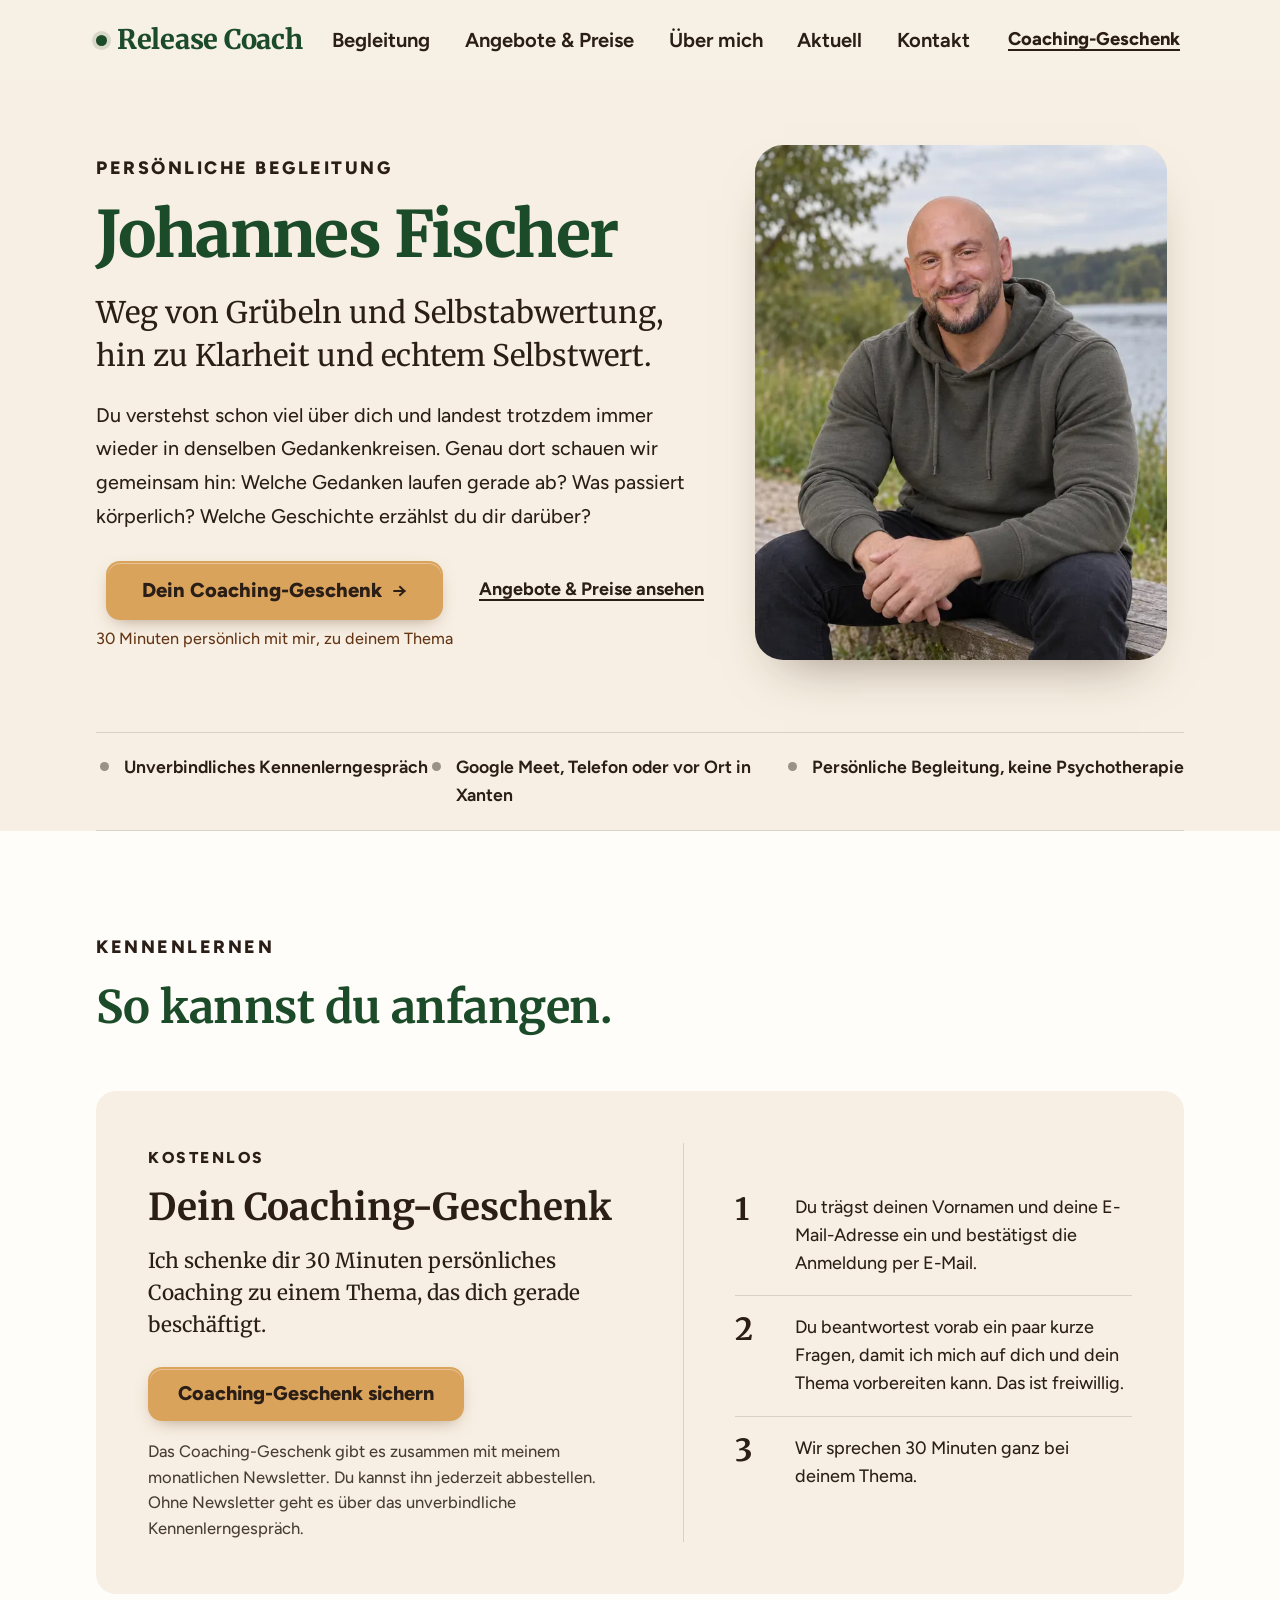
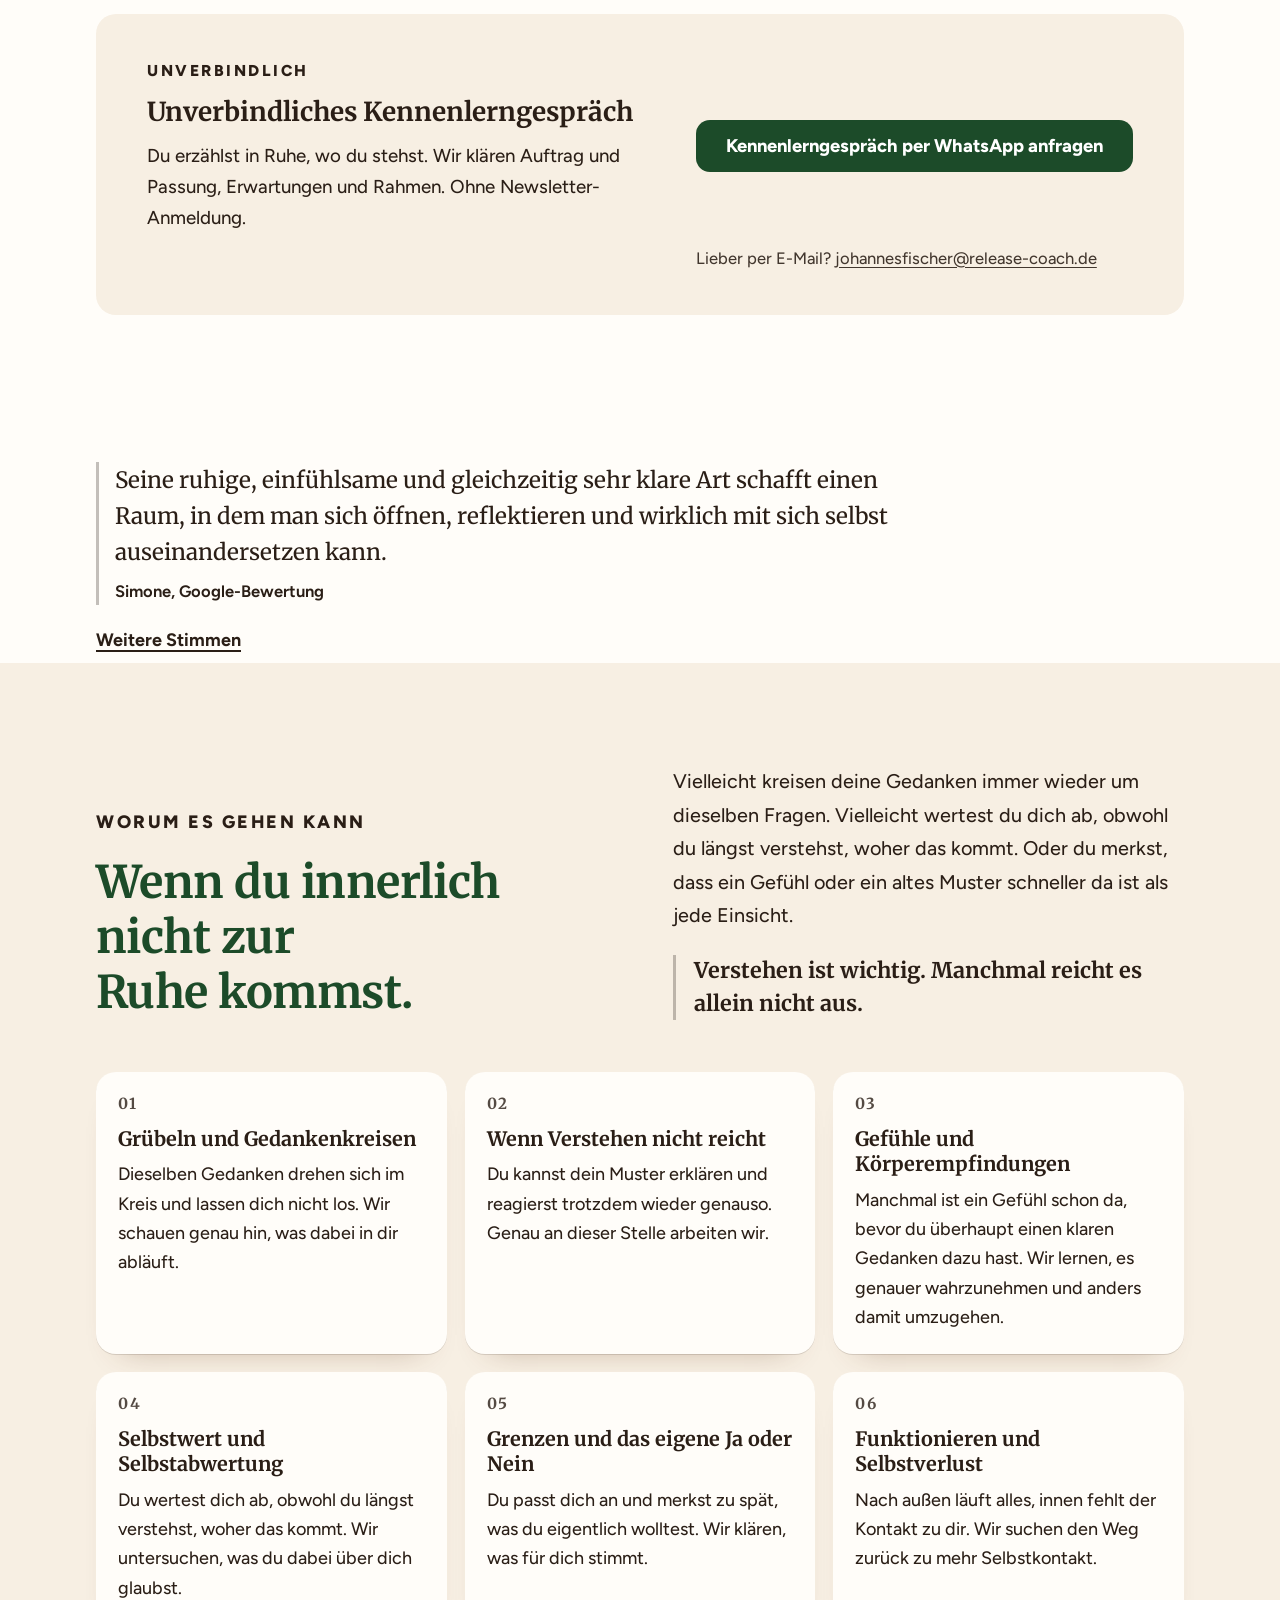
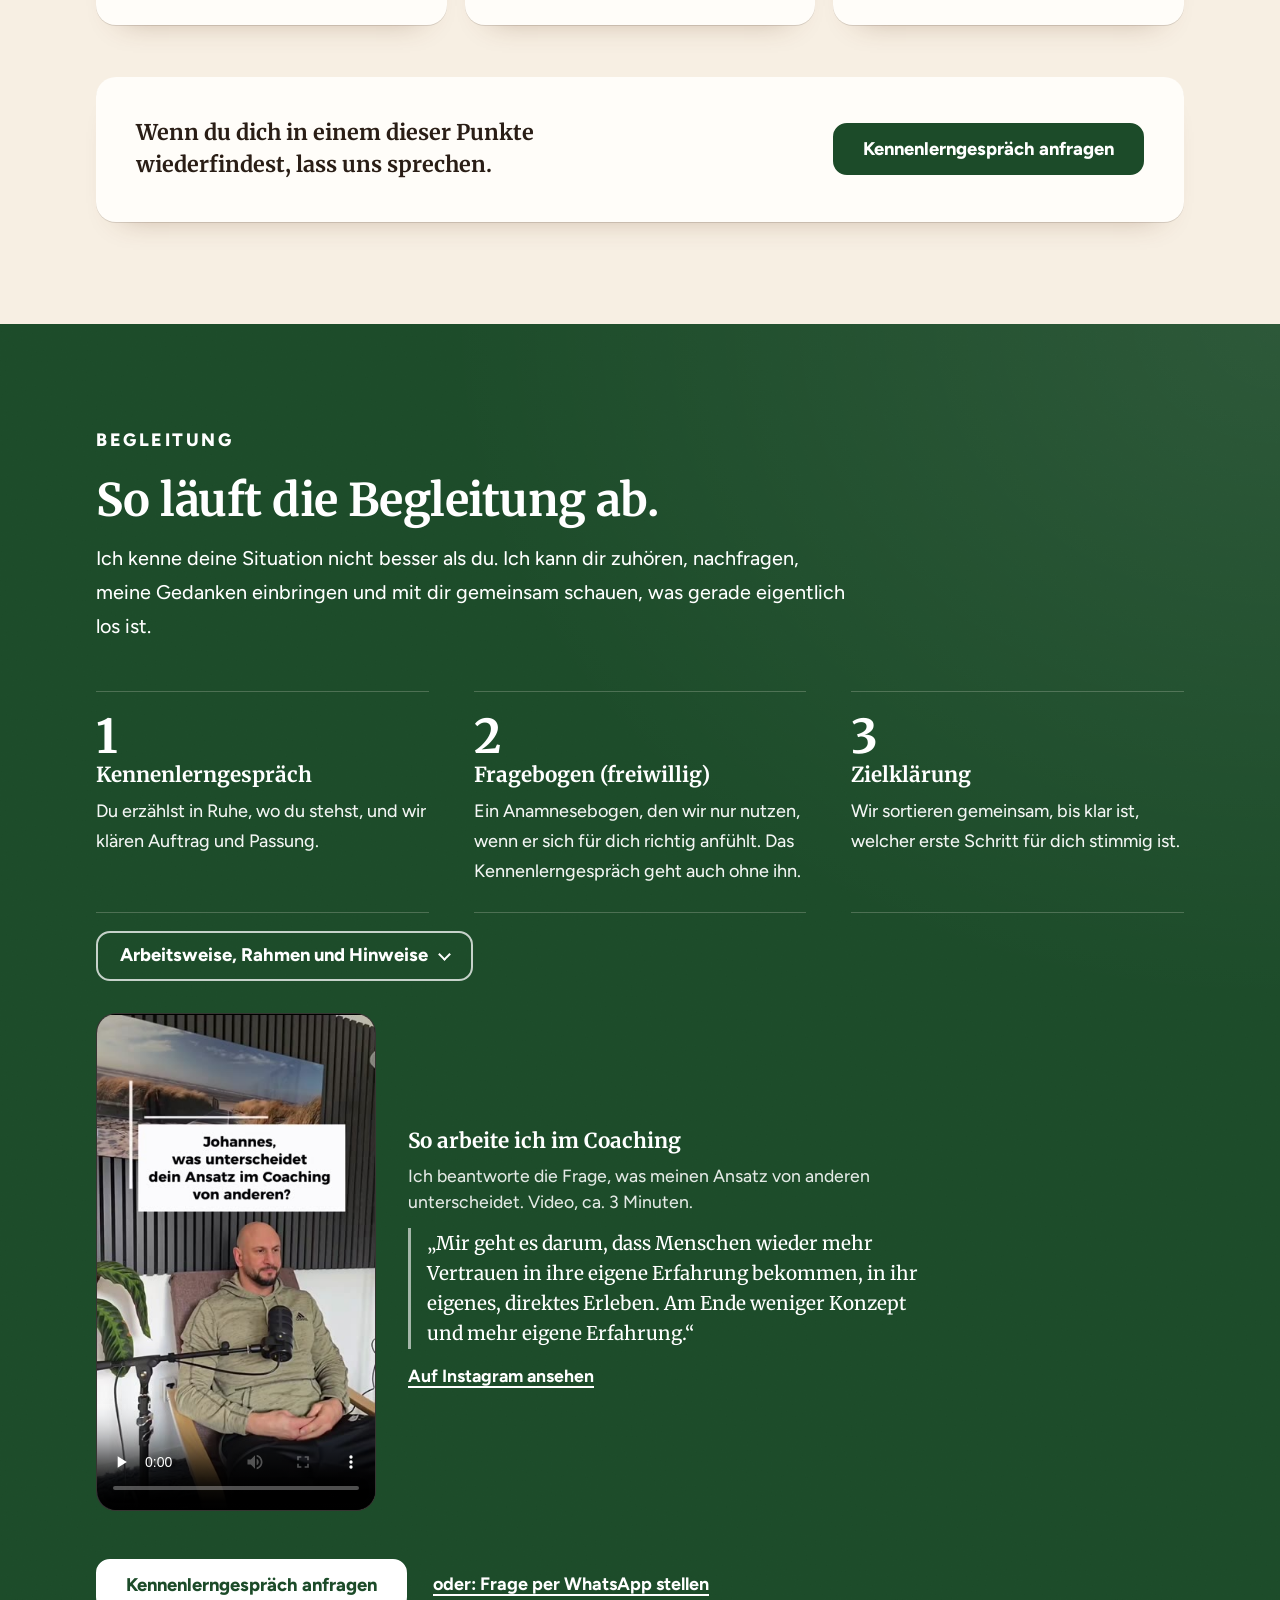
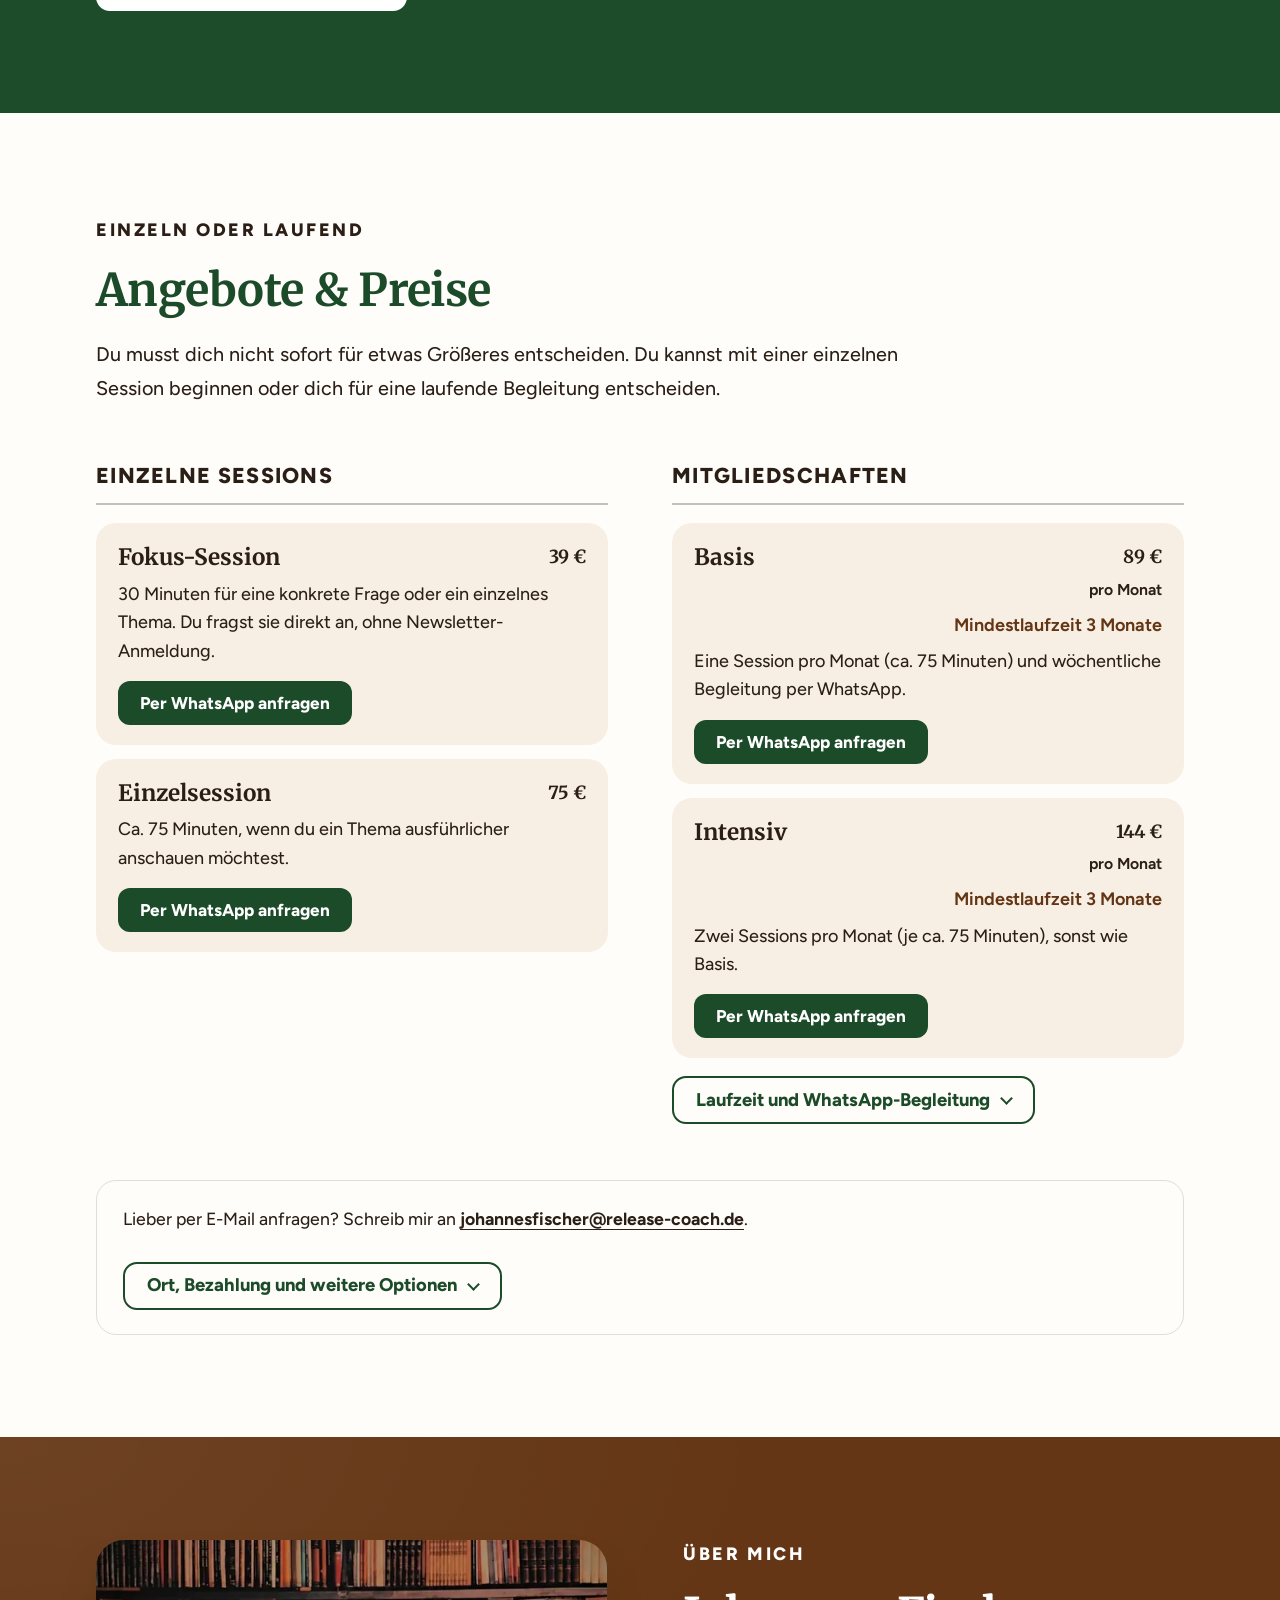
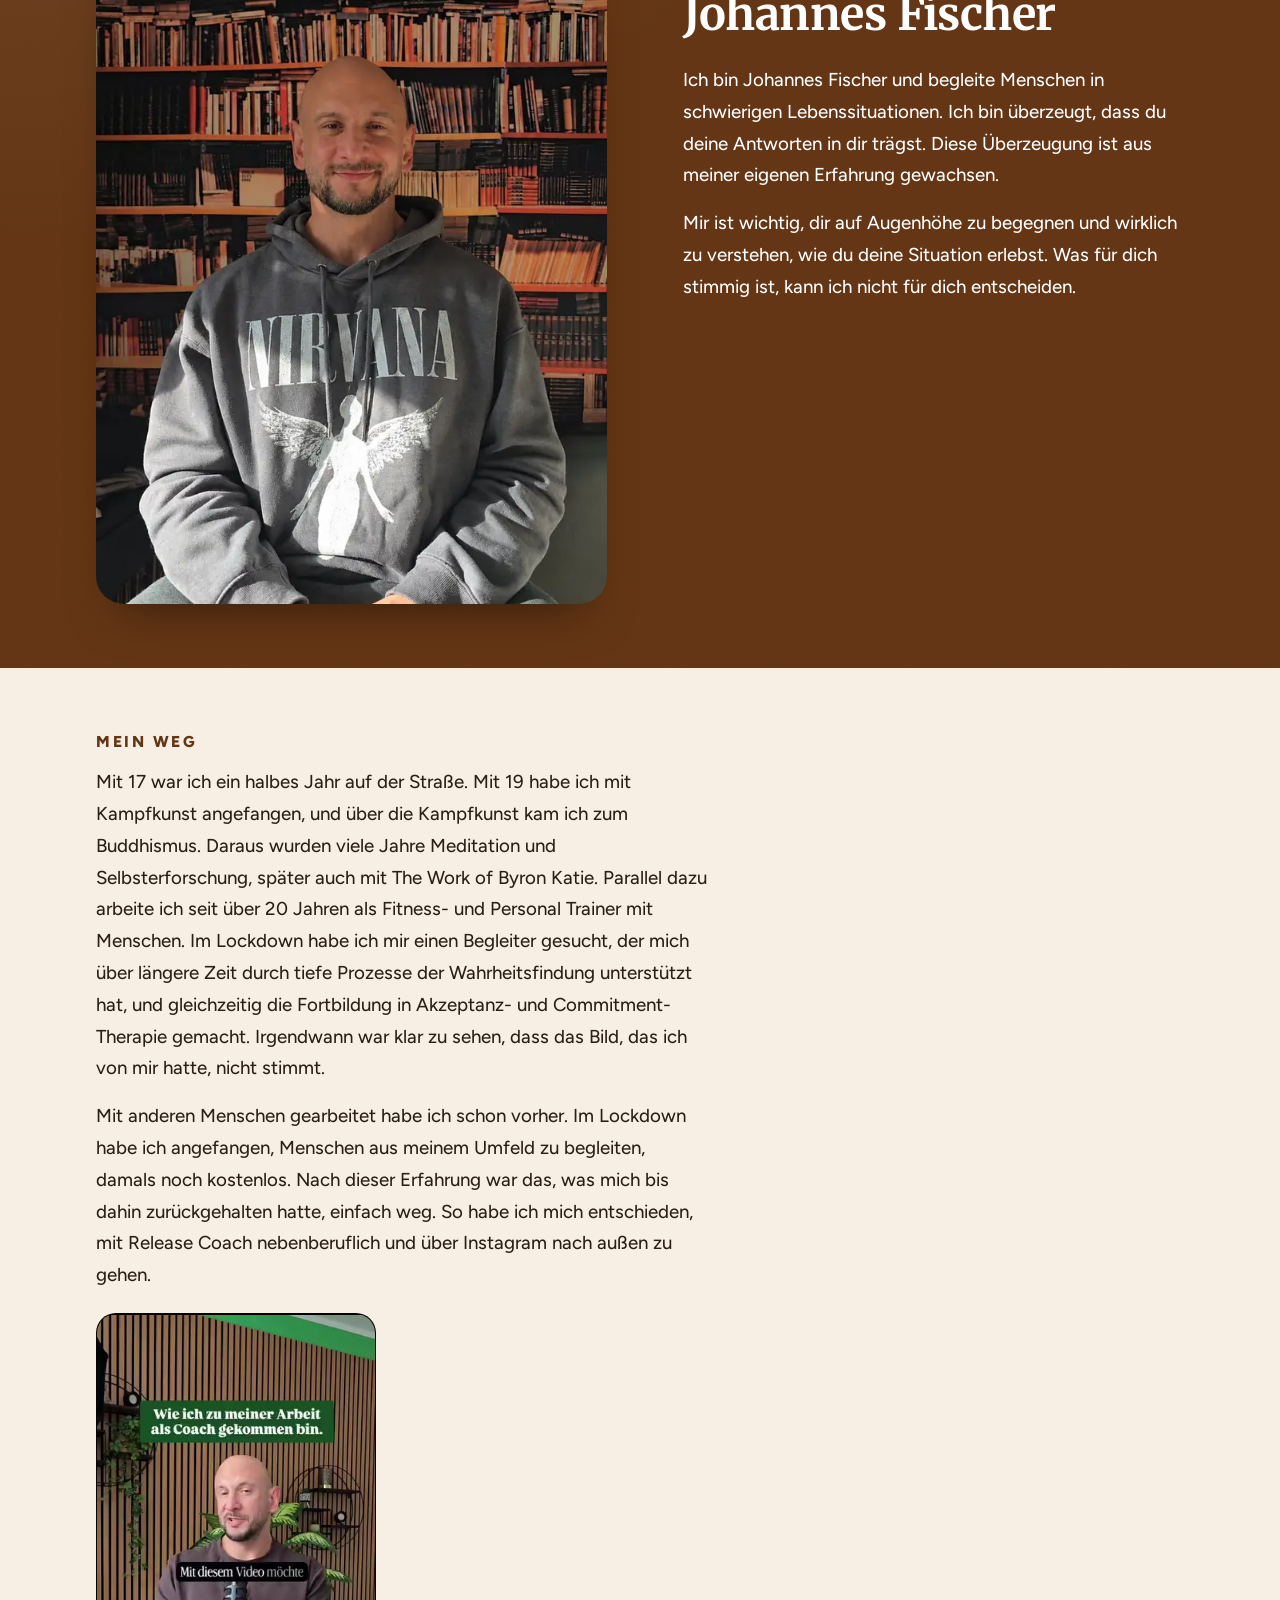
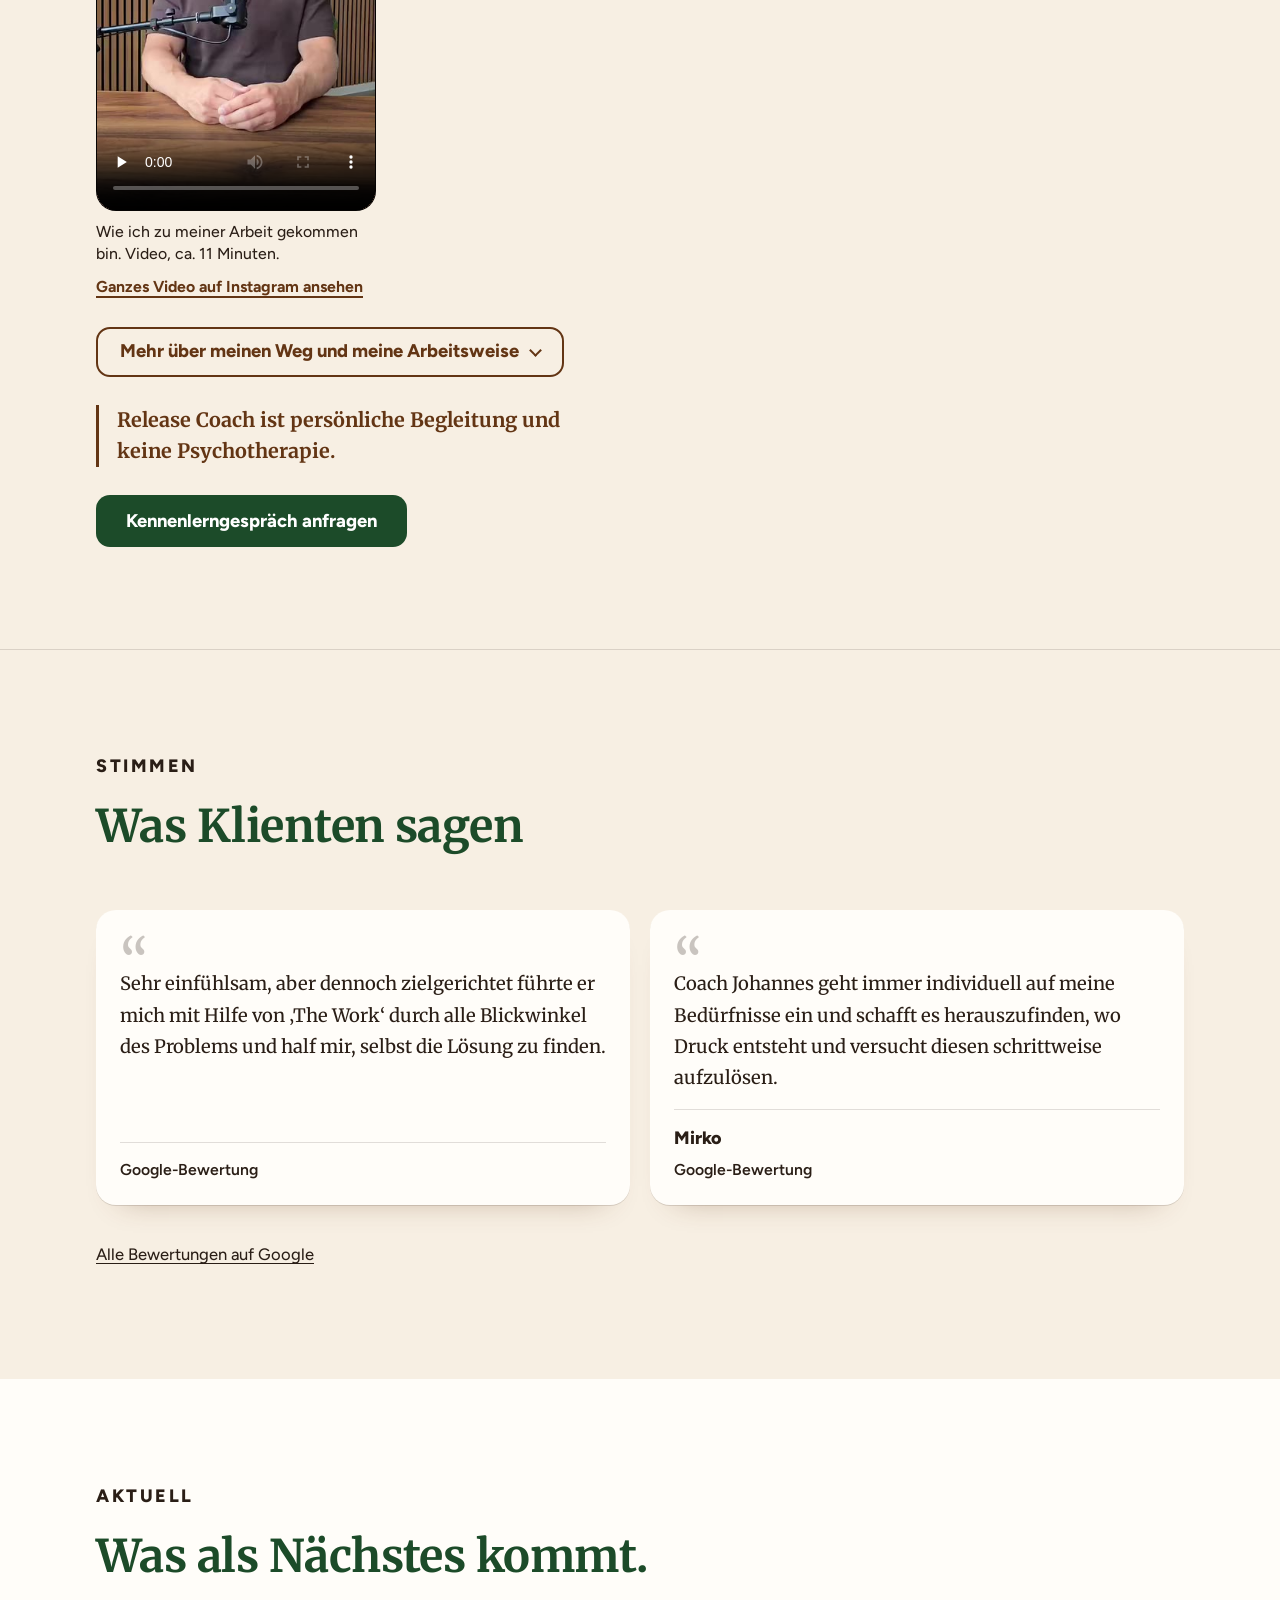
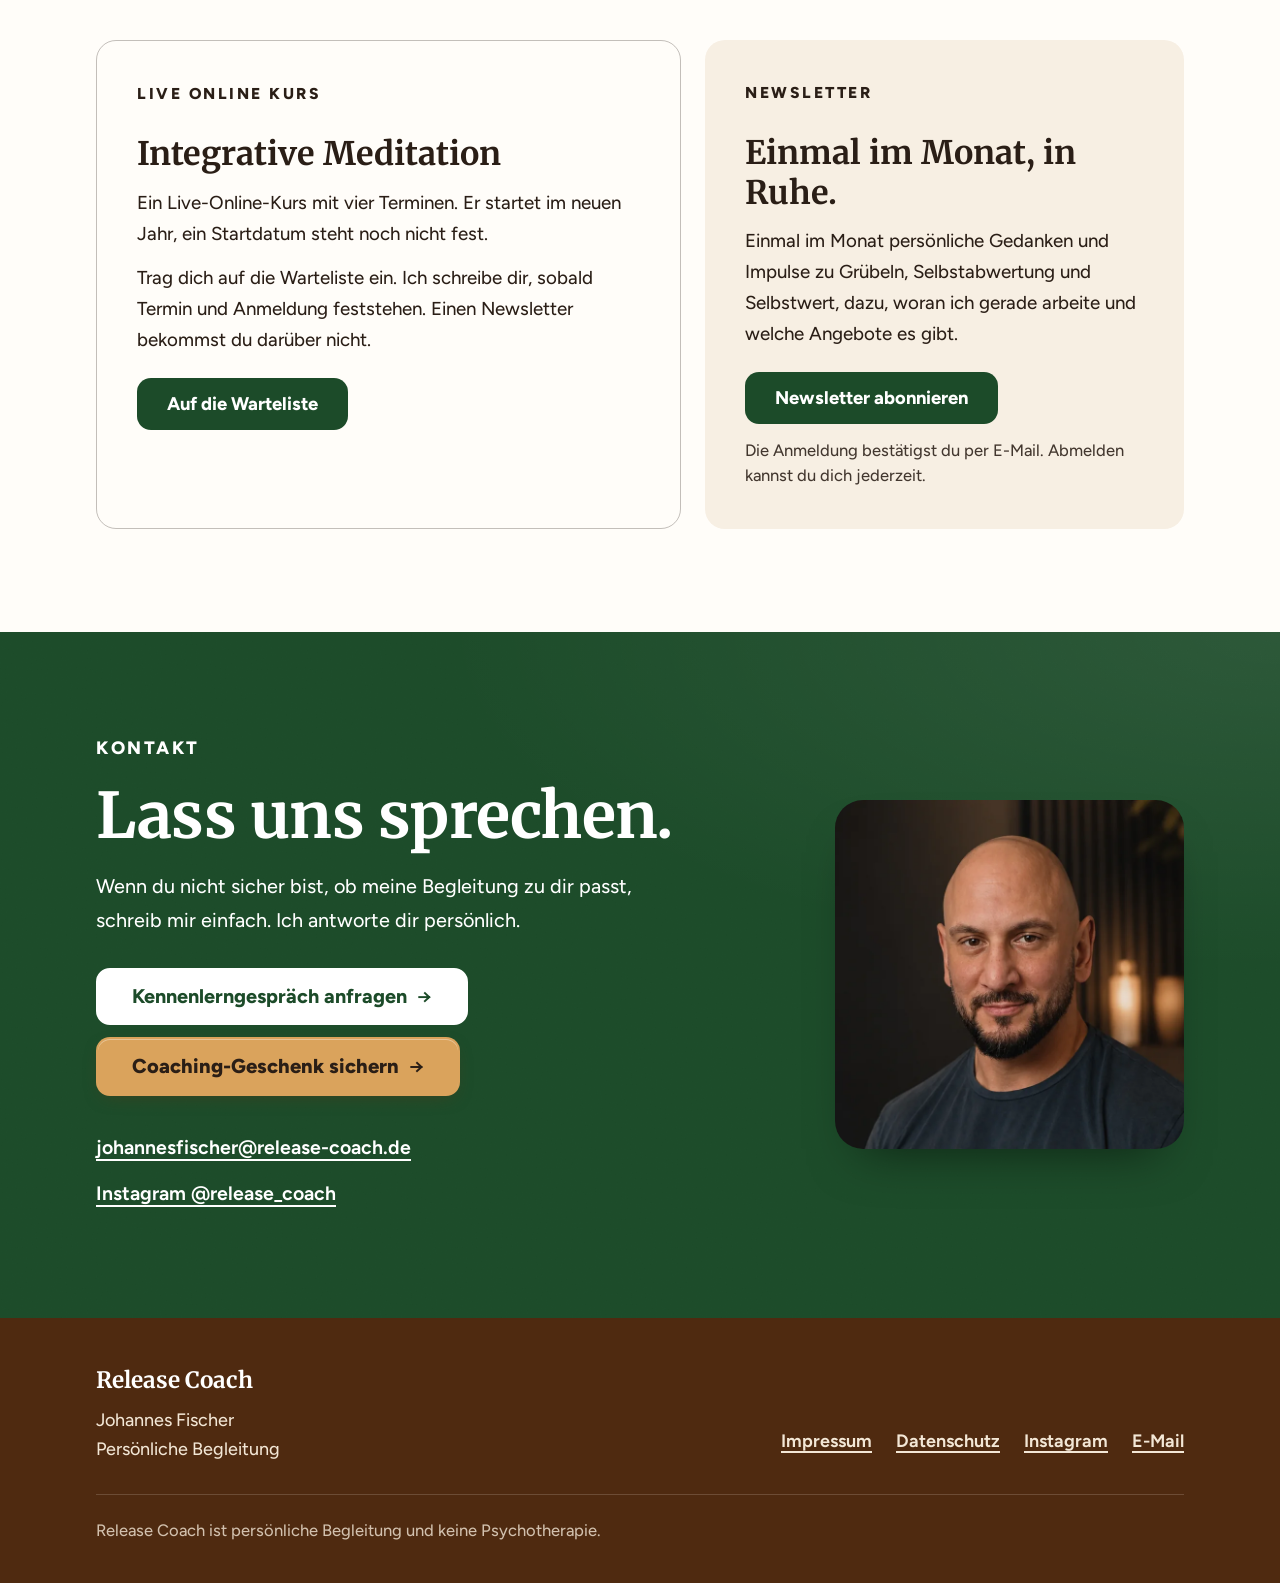
==== commit 0f80952c: "Add files via upload" ====
--- a/index.html
+++ b/index.html
@@ -259,13 +259,13 @@
     <figure class="flow-video">
       <video controls playsinline preload="none" poster="assets/video/coaching-ansatz-poster.jpg" width="360" height="640" aria-label="Video: So arbeite ich im Coaching">
         <source src="assets/video/coaching-ansatz.mp4" type="video/mp4">
-        Dein Browser kann dieses Video nicht abspielen. Du findest es auch auf <a href="https://www.instagram.com/reel/DQTNikZCmo3/" target="_blank" rel="noopener">Instagram</a>.
+        Dein Browser kann dieses Video nicht abspielen. Du findest es auch auf <a href="https://www.instagram.com/reel/DgAHg1mKq9a/" target="_blank" rel="noopener">Instagram</a>.
       </video>
       <figcaption>
         <strong>So arbeite ich im Coaching</strong>
         <span>Ich beantworte die Frage, was meinen Ansatz von anderen unterscheidet. Video, ca. 3 Minuten.</span>
         <p class="video-core">„Mir geht es darum, dass Menschen wieder mehr Vertrauen in ihre eigene Erfahrung bekommen, in ihr eigenes, direktes Erleben. Am Ende weniger Konzept und mehr eigene Erfahrung.“</p>
-        <a class="textlink" href="https://www.instagram.com/reel/DQTNikZCmo3/" target="_blank" rel="noopener">Auf Instagram ansehen</a>
+        <a class="textlink" href="https://www.instagram.com/reel/DgAHg1mKq9a/" target="_blank" rel="noopener">Auf Instagram ansehen</a>
       </figcaption>
     </figure>
 
@@ -380,6 +380,7 @@
       <div class="weg">
         <h3>Mein Weg</h3>
         <p class="about-p">Mit 17 war ich ein halbes Jahr auf der Straße. Mit 19 habe ich mit Kampfkunst angefangen, und über die Kampfkunst kam ich zum Buddhismus. Daraus wurden viele Jahre Meditation und Selbsterforschung, später auch mit The Work of Byron Katie. Parallel dazu arbeite ich seit über 20 Jahren als Fitness- und Personal Trainer mit Menschen. Im Lockdown habe ich mir einen Begleiter gesucht, der mich über längere Zeit durch tiefe Prozesse der Wahrheitsfindung unterstützt hat, und gleichzeitig die Fortbildung in Akzeptanz- und Commitment-Therapie gemacht. Irgendwann war klar zu sehen, dass das Bild, das ich von mir hatte, nicht stimmt.</p>
+        <p class="about-p">Mit anderen Menschen gearbeitet habe ich schon vorher. Im Lockdown habe ich angefangen, Menschen aus meinem Umfeld zu begleiten, damals noch kostenlos. Nach dieser Erfahrung war das, was mich bis dahin zurückgehalten hatte, einfach weg. So habe ich mich entschieden, mit Release Coach nebenberuflich und über Instagram nach außen zu gehen.</p>
         <figure class="weg-video">
           <video controls playsinline preload="none" poster="assets/video/mein-weg-poster.jpg" width="360" height="640" aria-label="Video: Wie ich zu meiner Arbeit gekommen bin">
             <source src="assets/video/mein-weg.mp4" type="video/mp4">
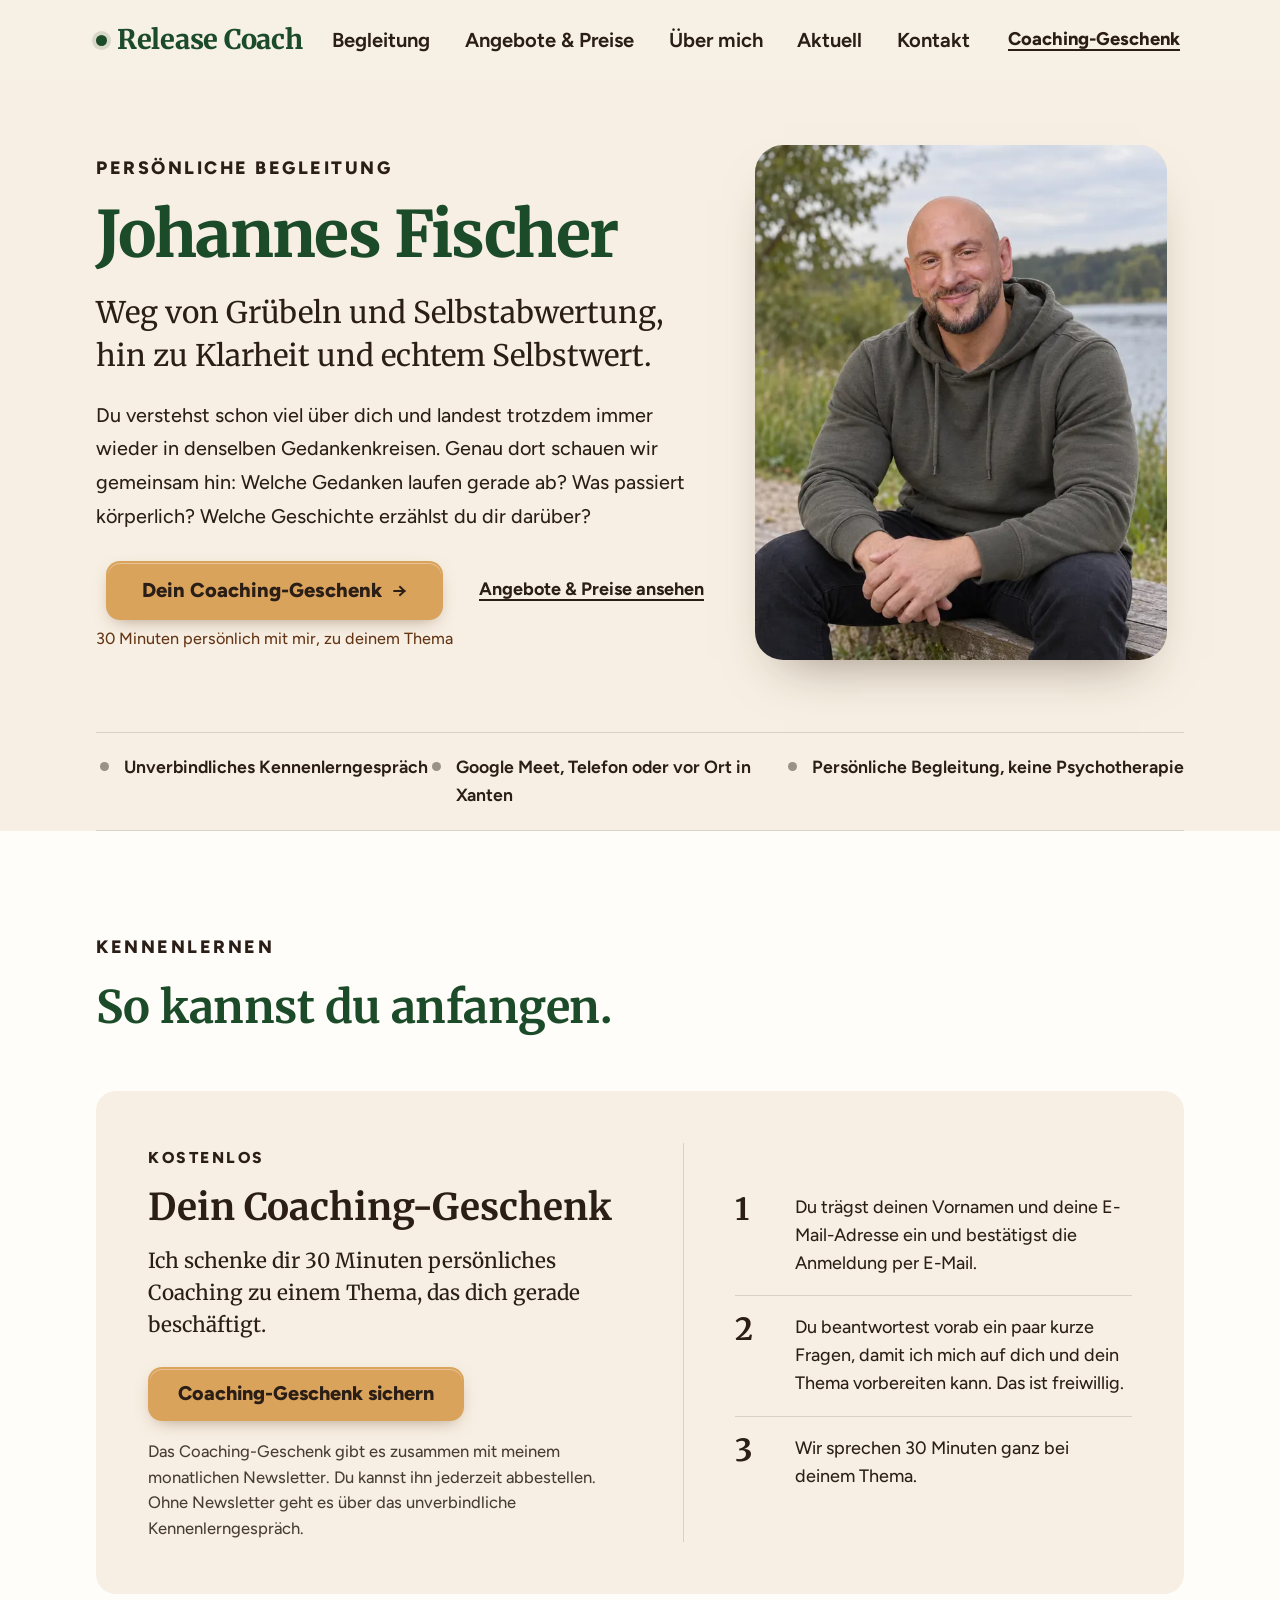
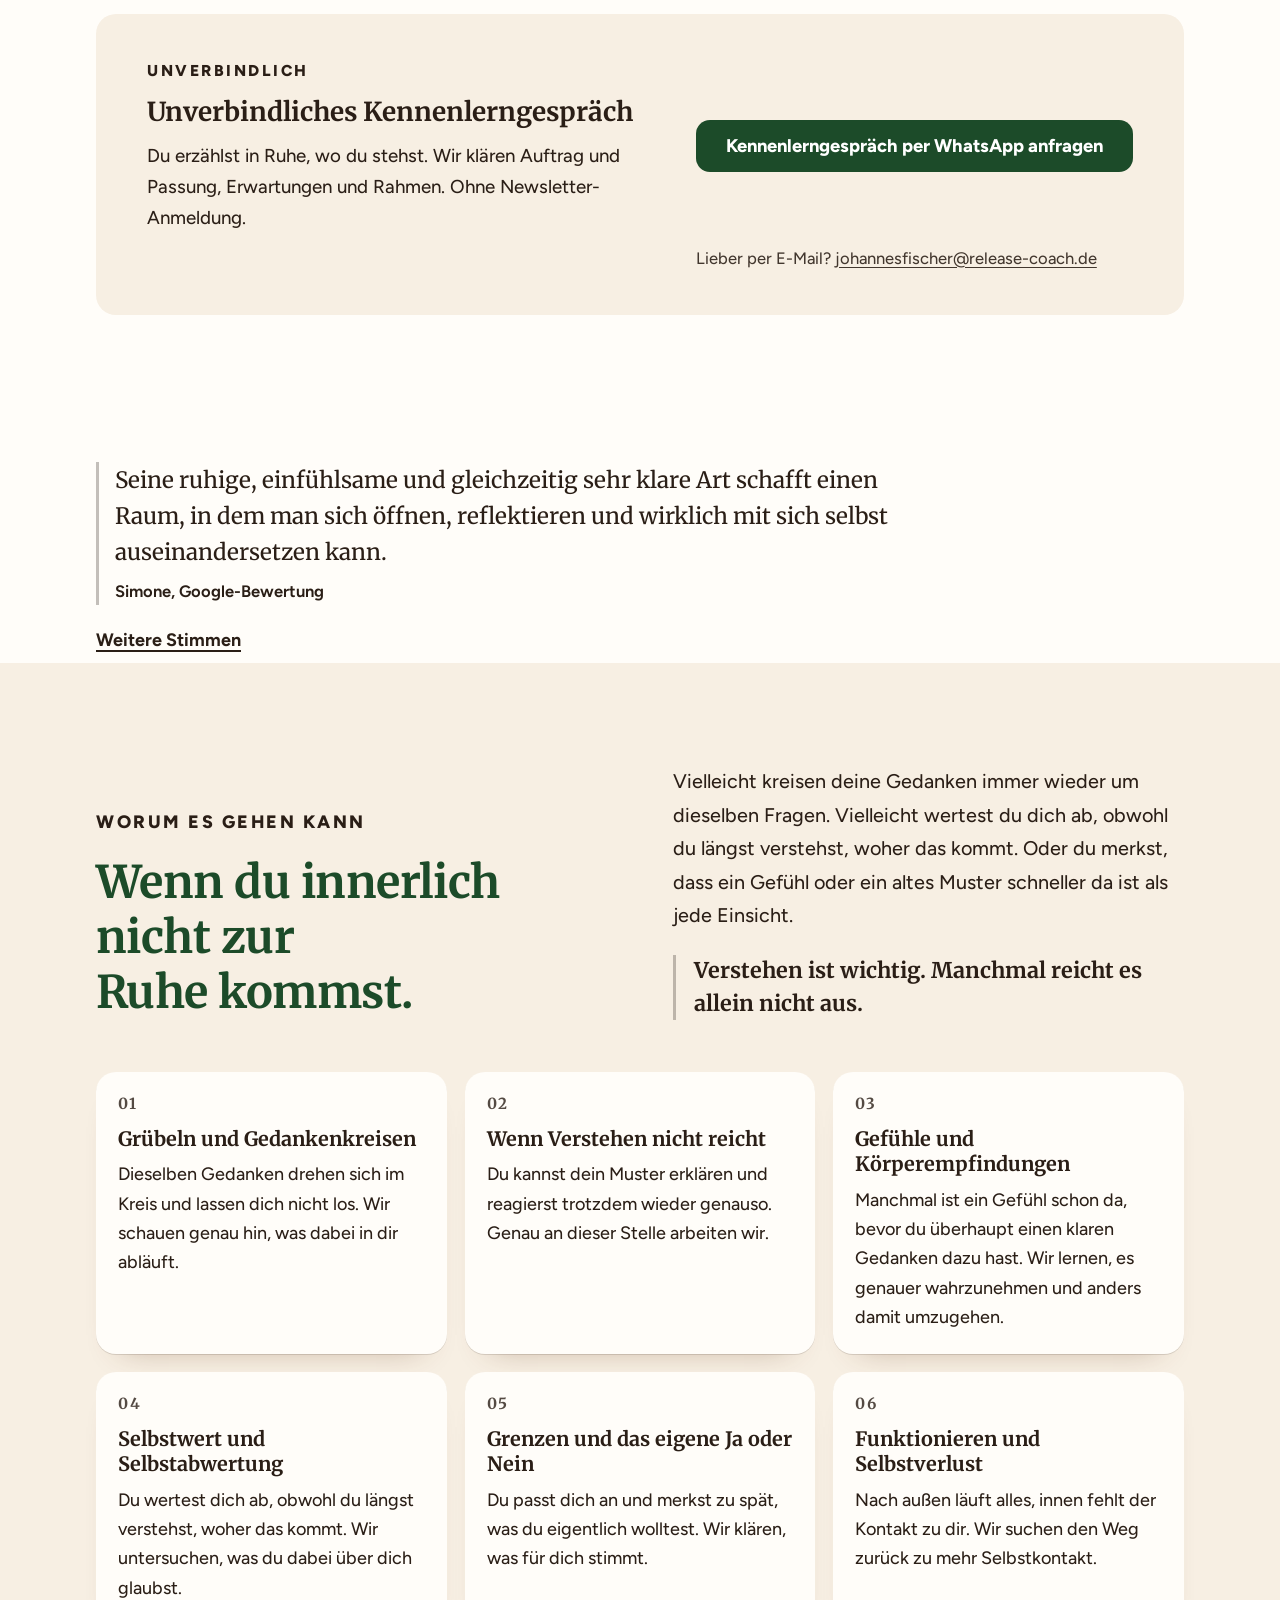
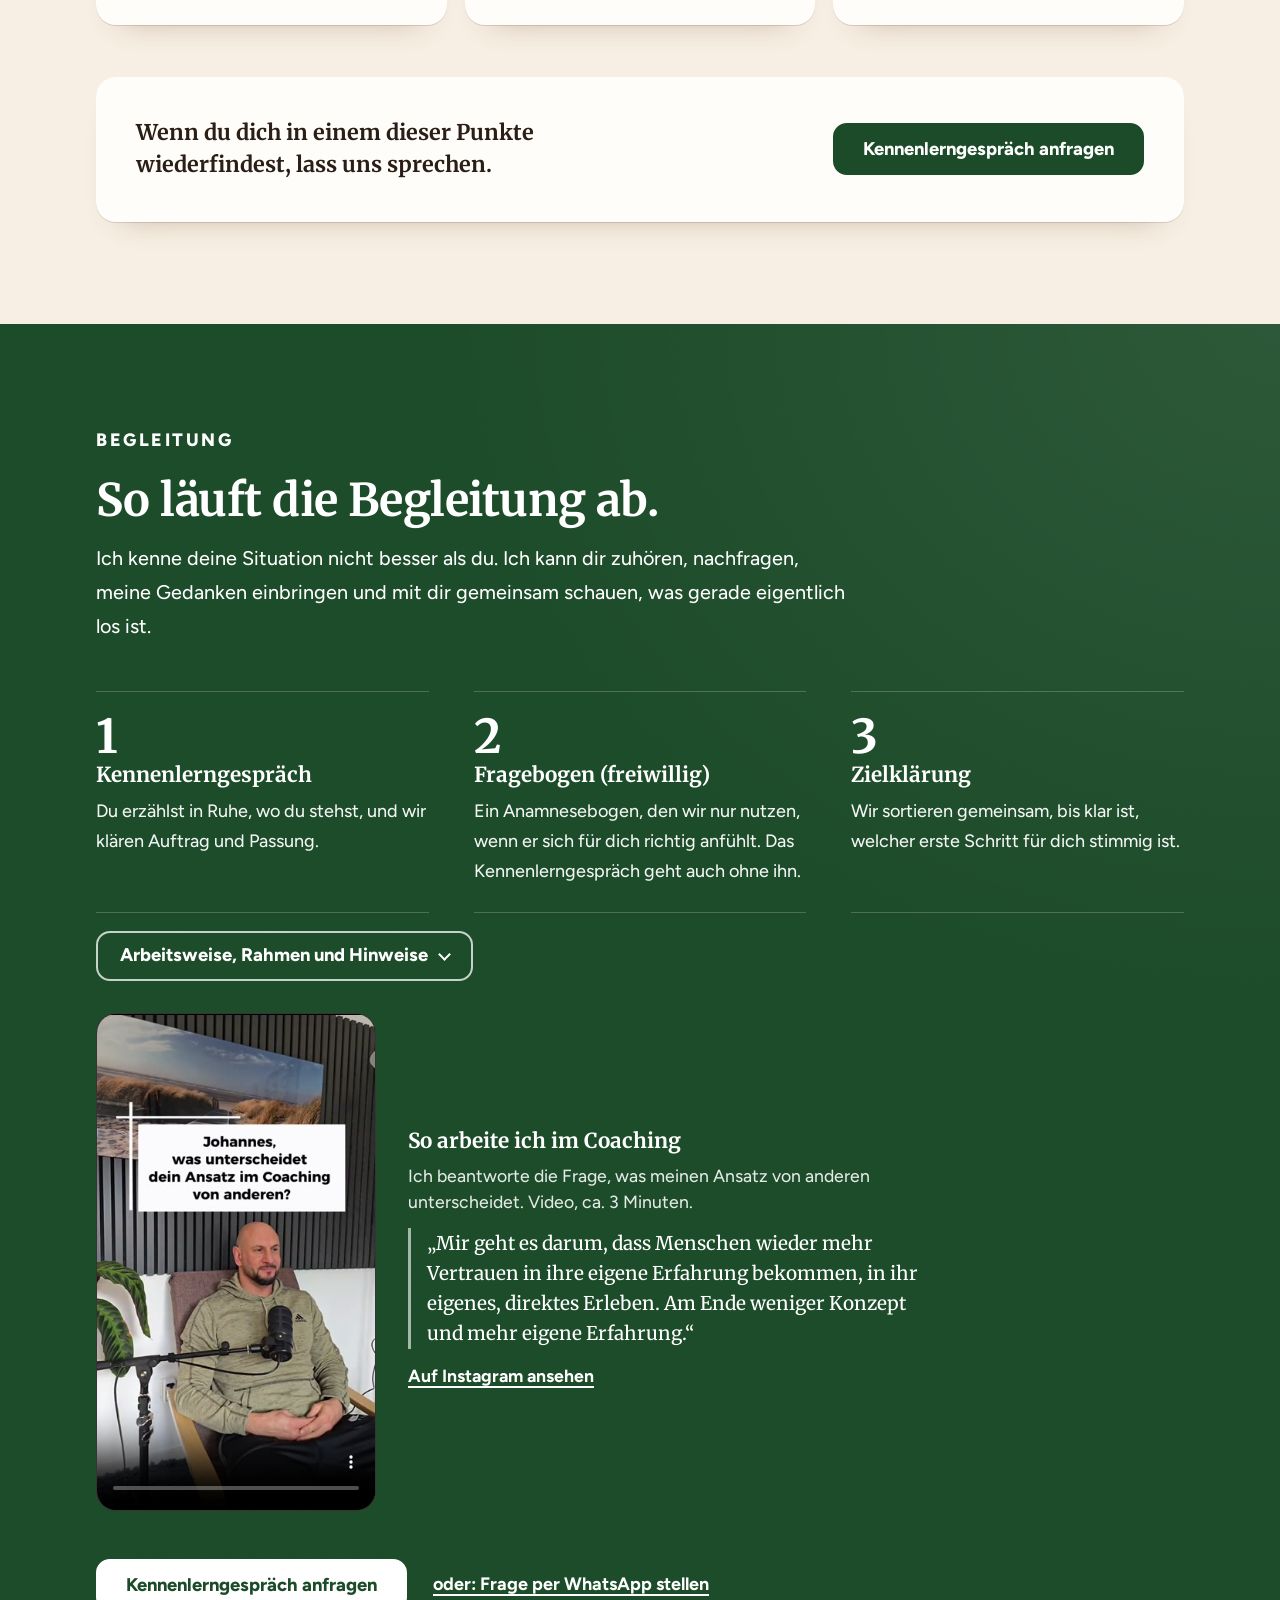
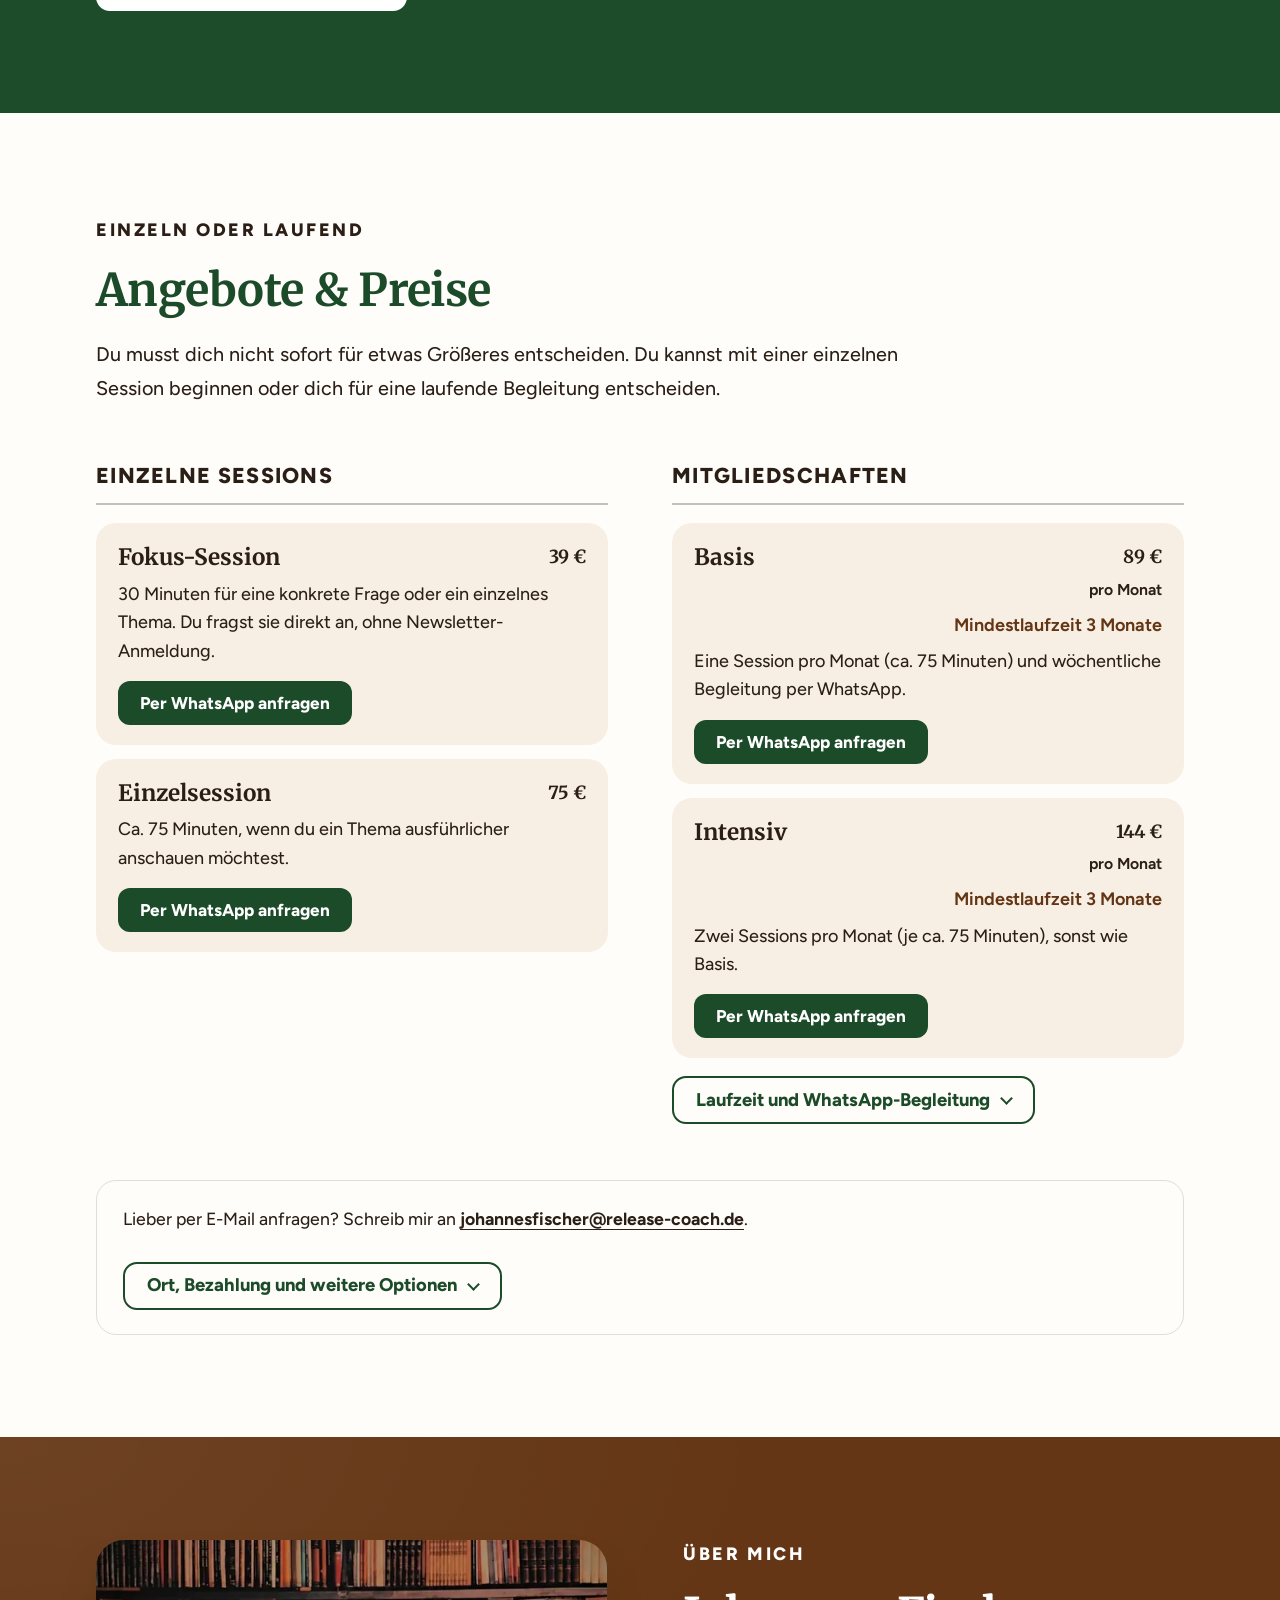
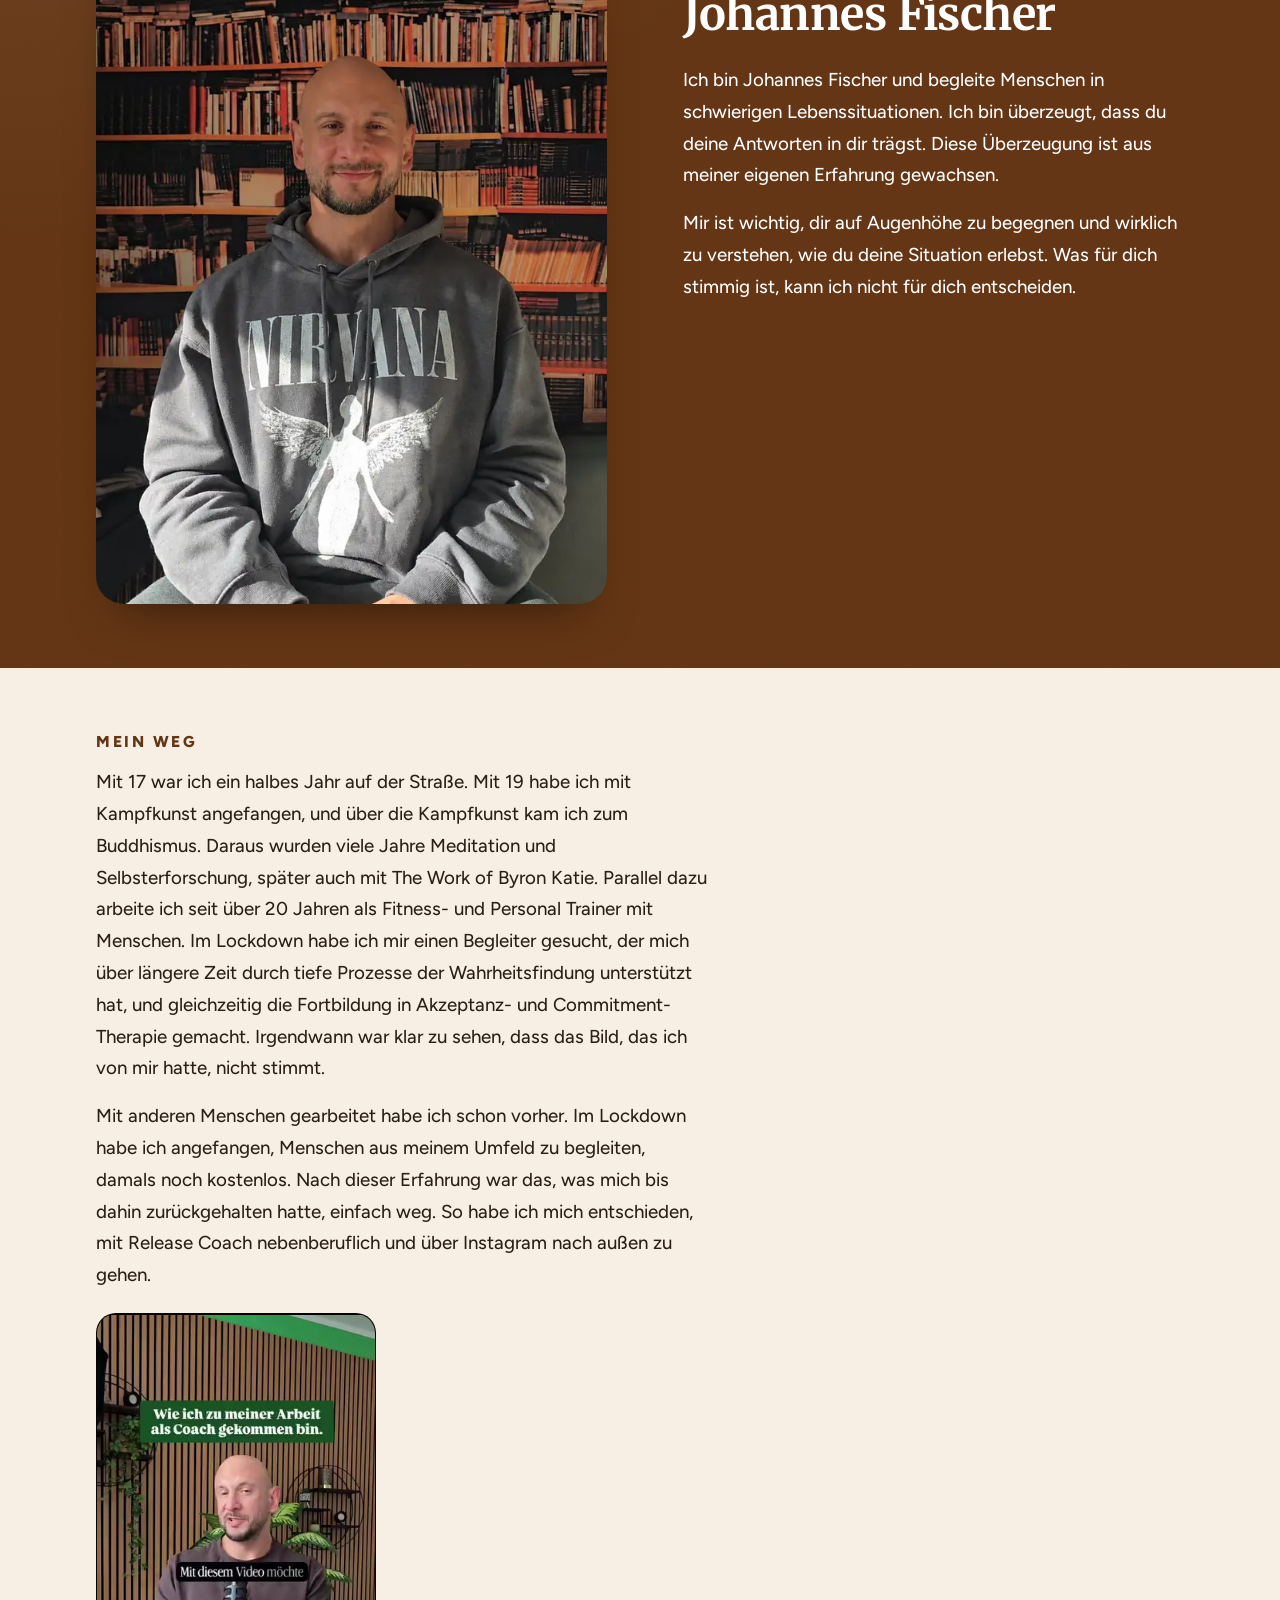
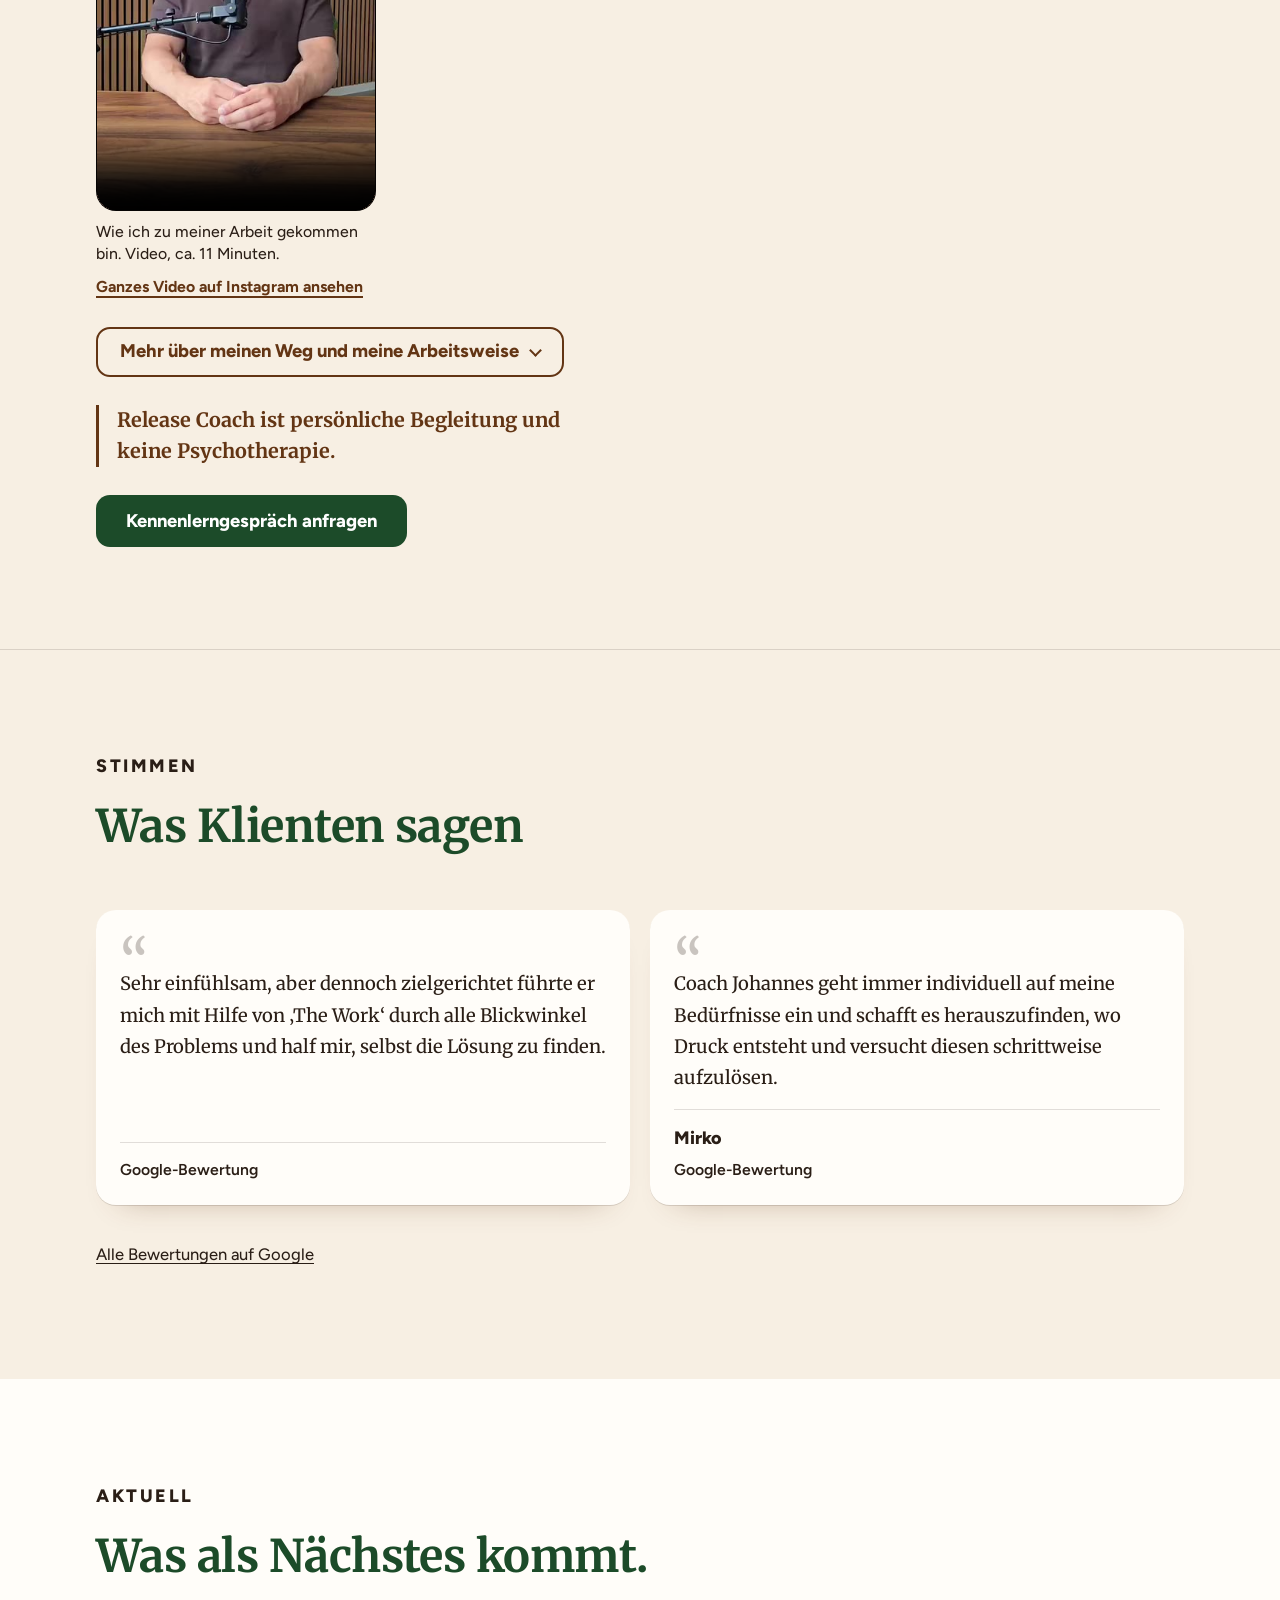
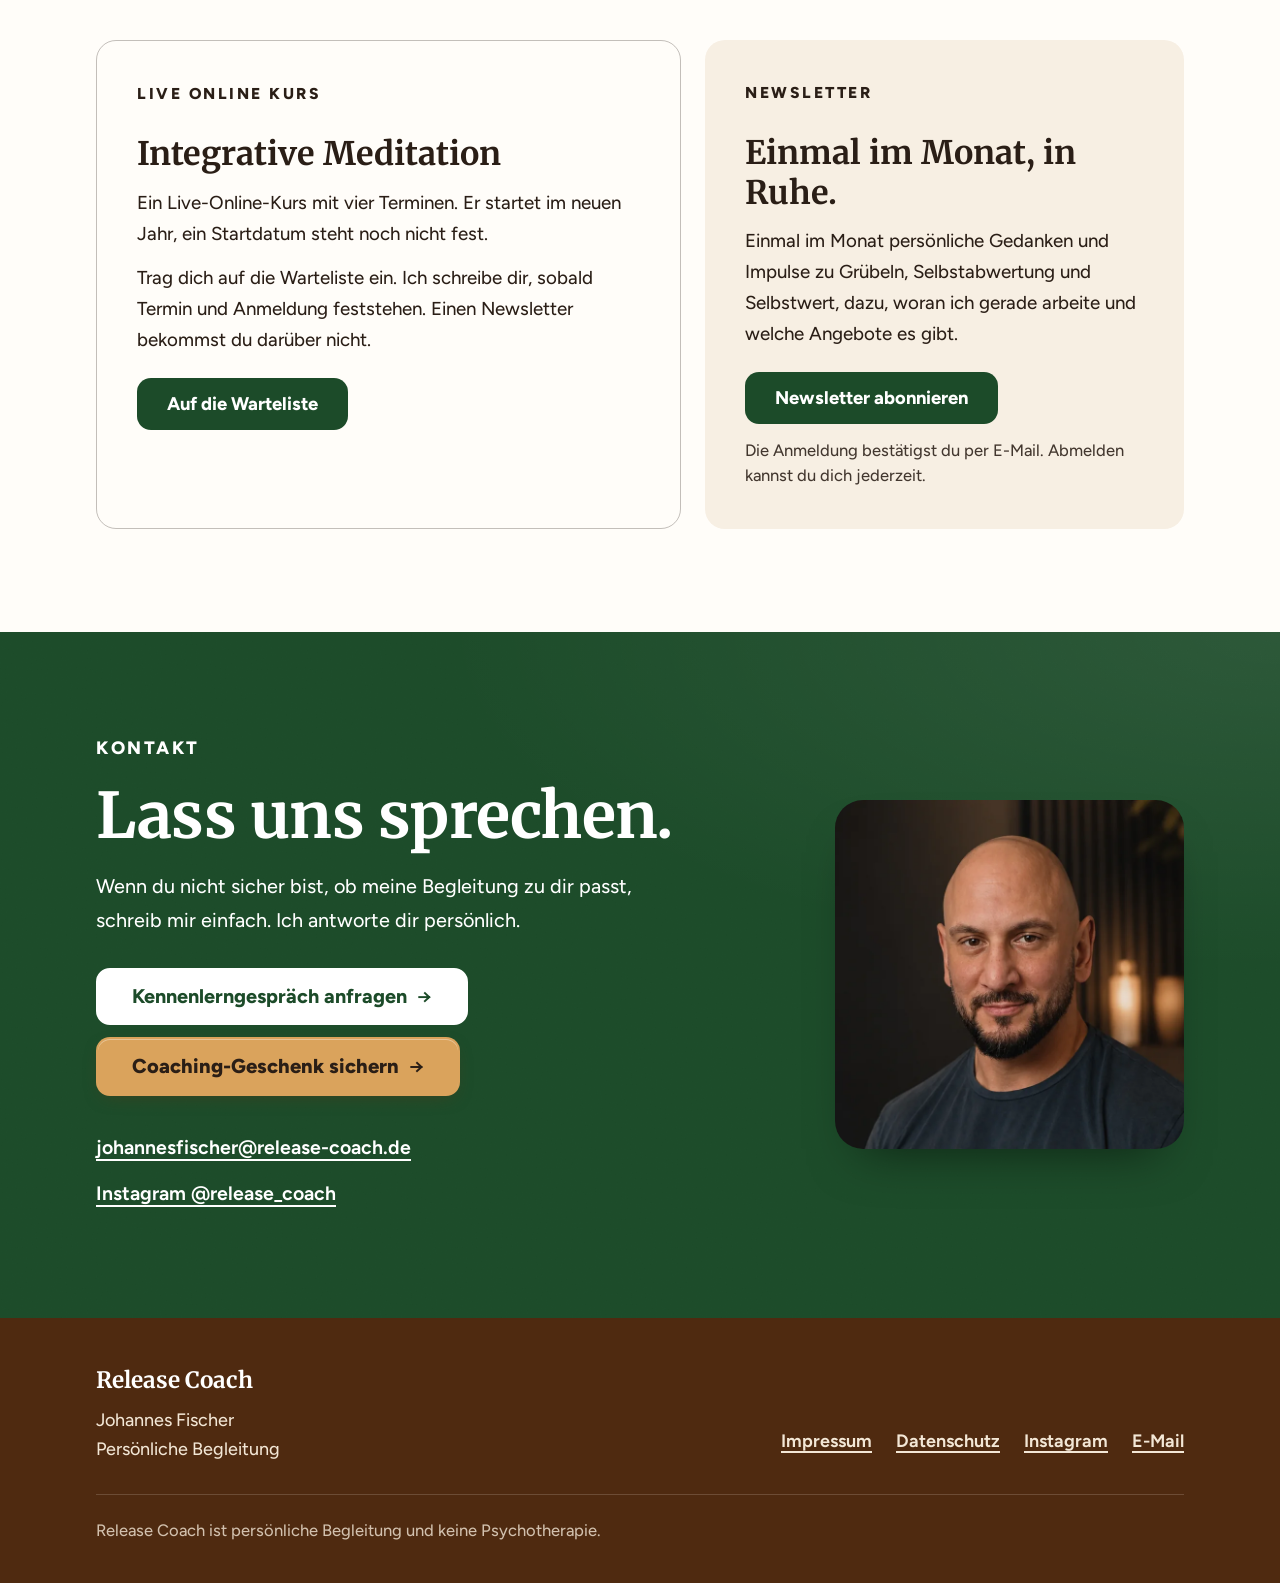
==== commit 8a789529: "Add files via upload" ====
--- a/index.html
+++ b/index.html
@@ -363,7 +363,7 @@
     <figure class="about-photo">
       <picture>
         <source srcset="assets/img/ueber-mich-640.webp 640w, assets/img/ueber-mich.webp 1024w" sizes="(min-width:900px) 46vw, (min-width:600px) 560px, 100vw" type="image/webp">
-        <img src="assets/img/ueber-mich.jpg" width="1024" height="1536" alt="Johannes Fischer vor einem Bücherregal im Sonnenlicht" loading="lazy">
+        <img src="assets/img/ueber-mich.jpg" width="1024" height="1280" alt="Johannes Fischer sitzt entspannt in einem Sessel" loading="lazy">
       </picture>
     </figure>
     <div class="about-text">
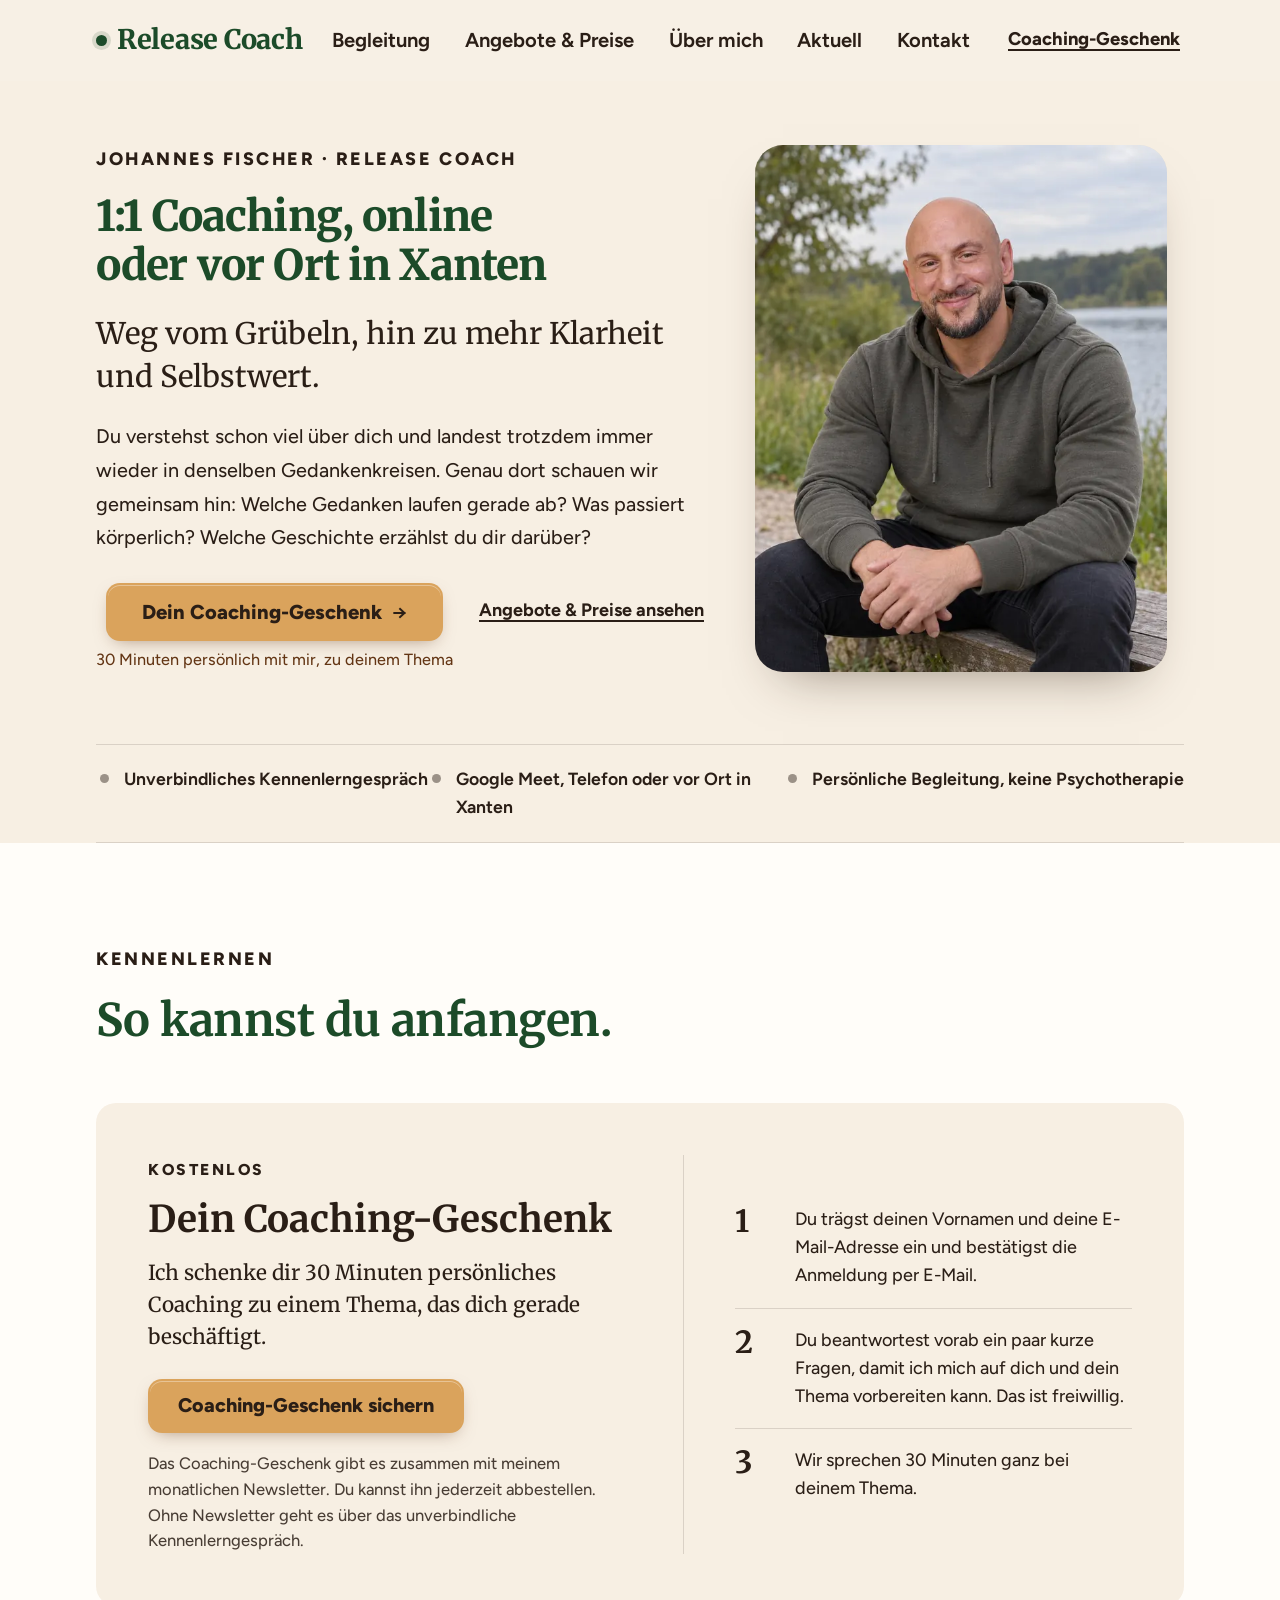
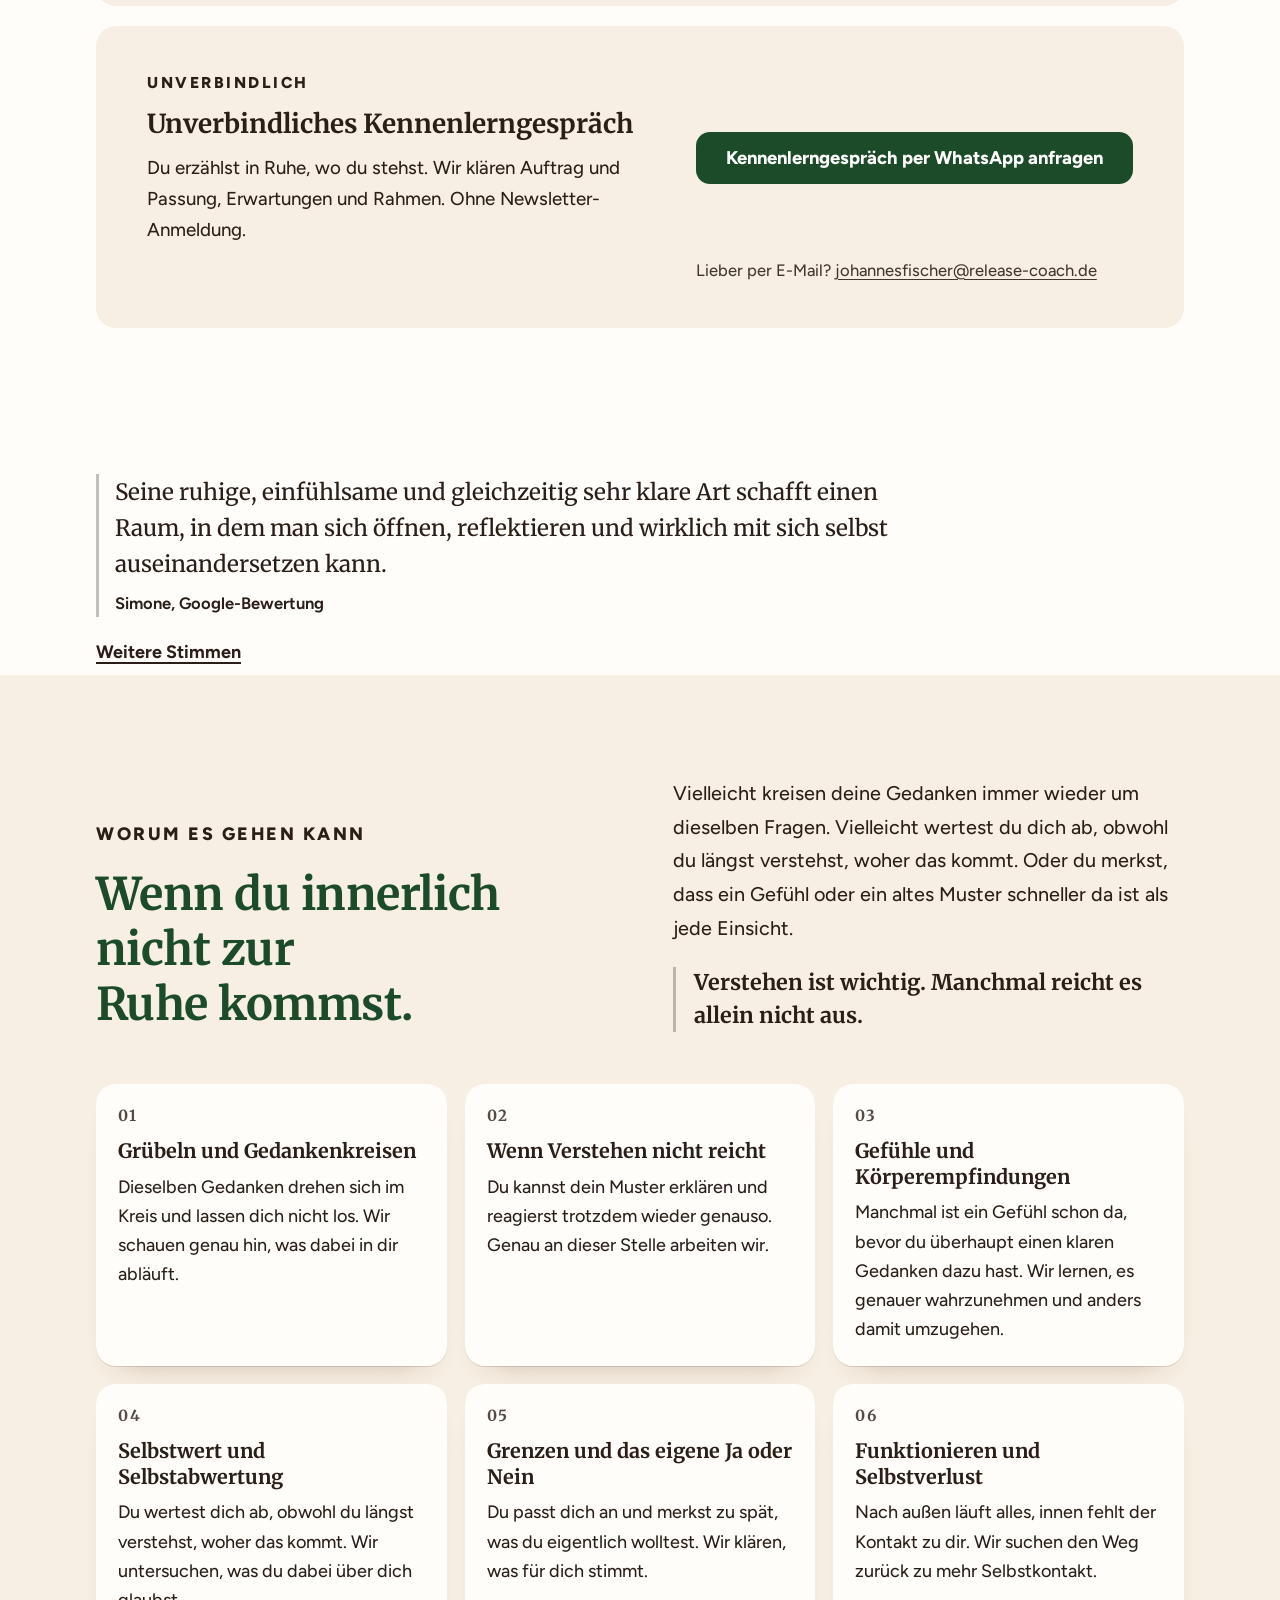
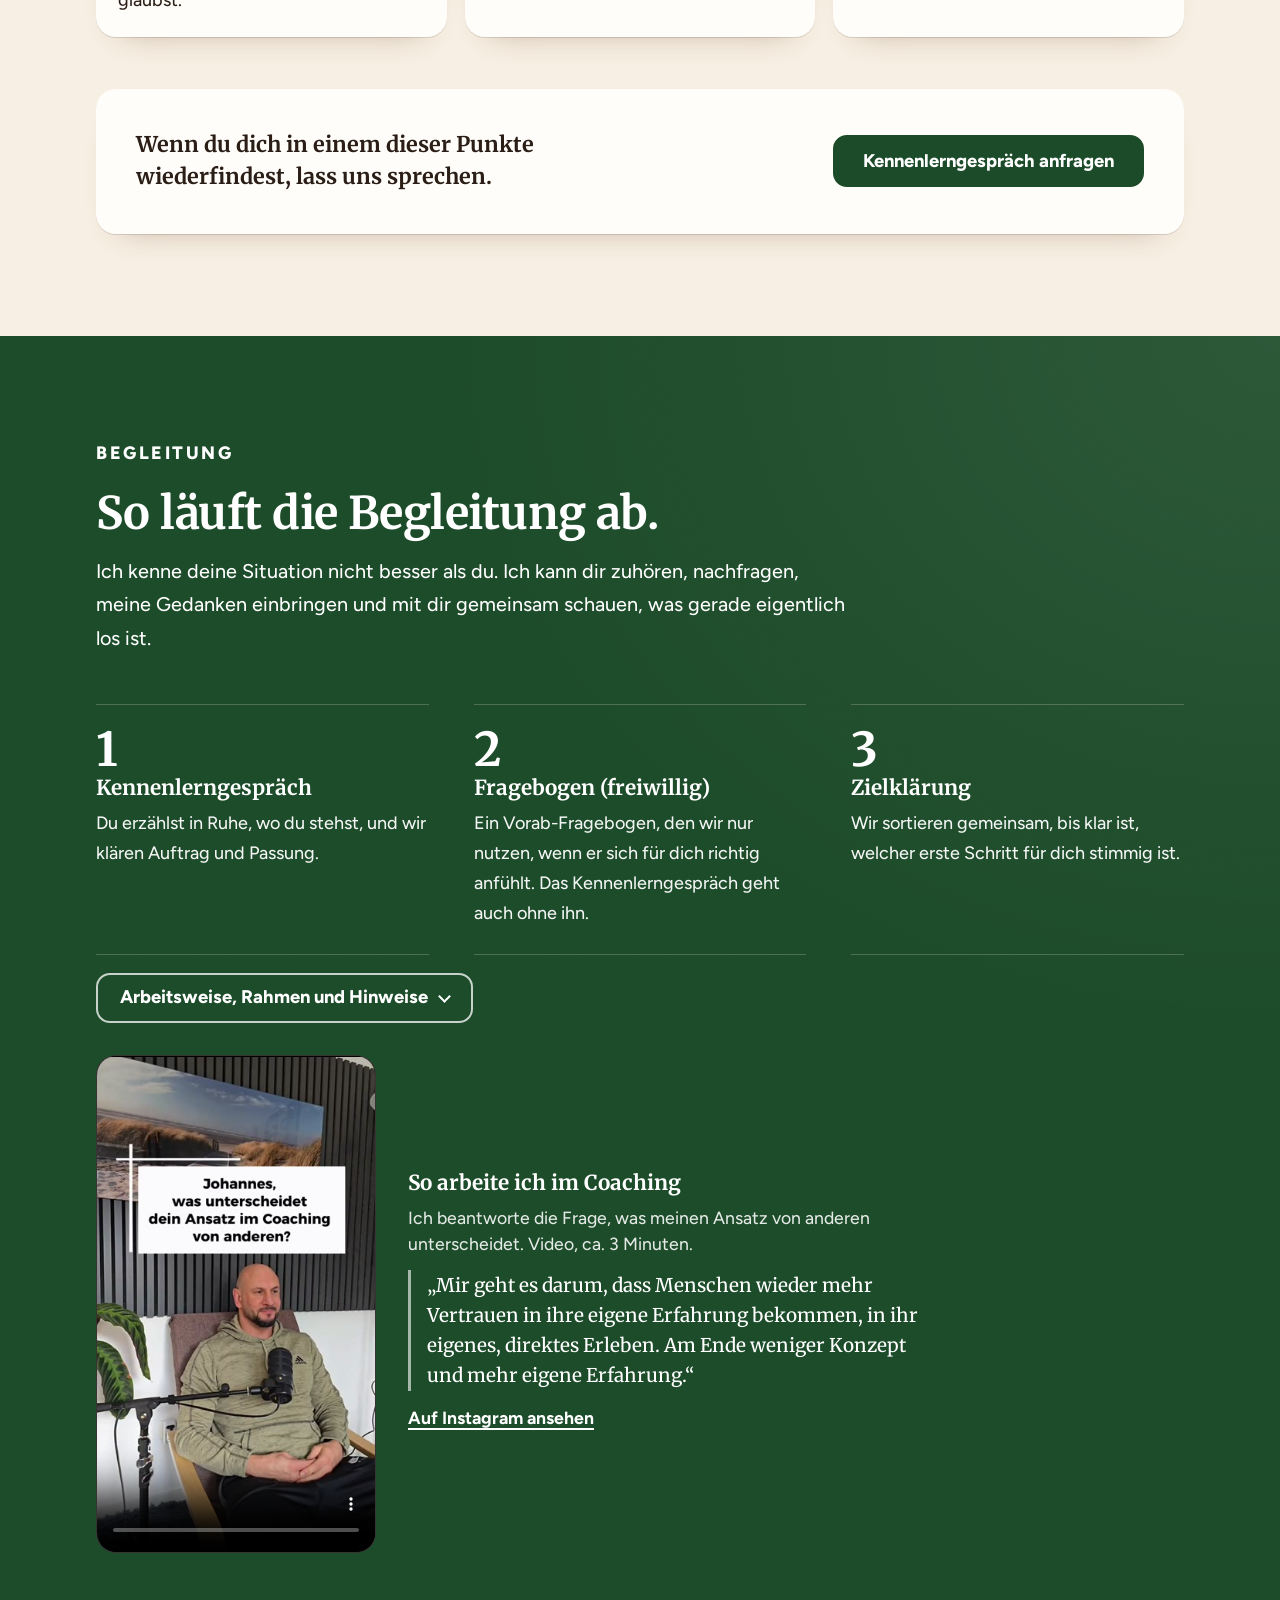
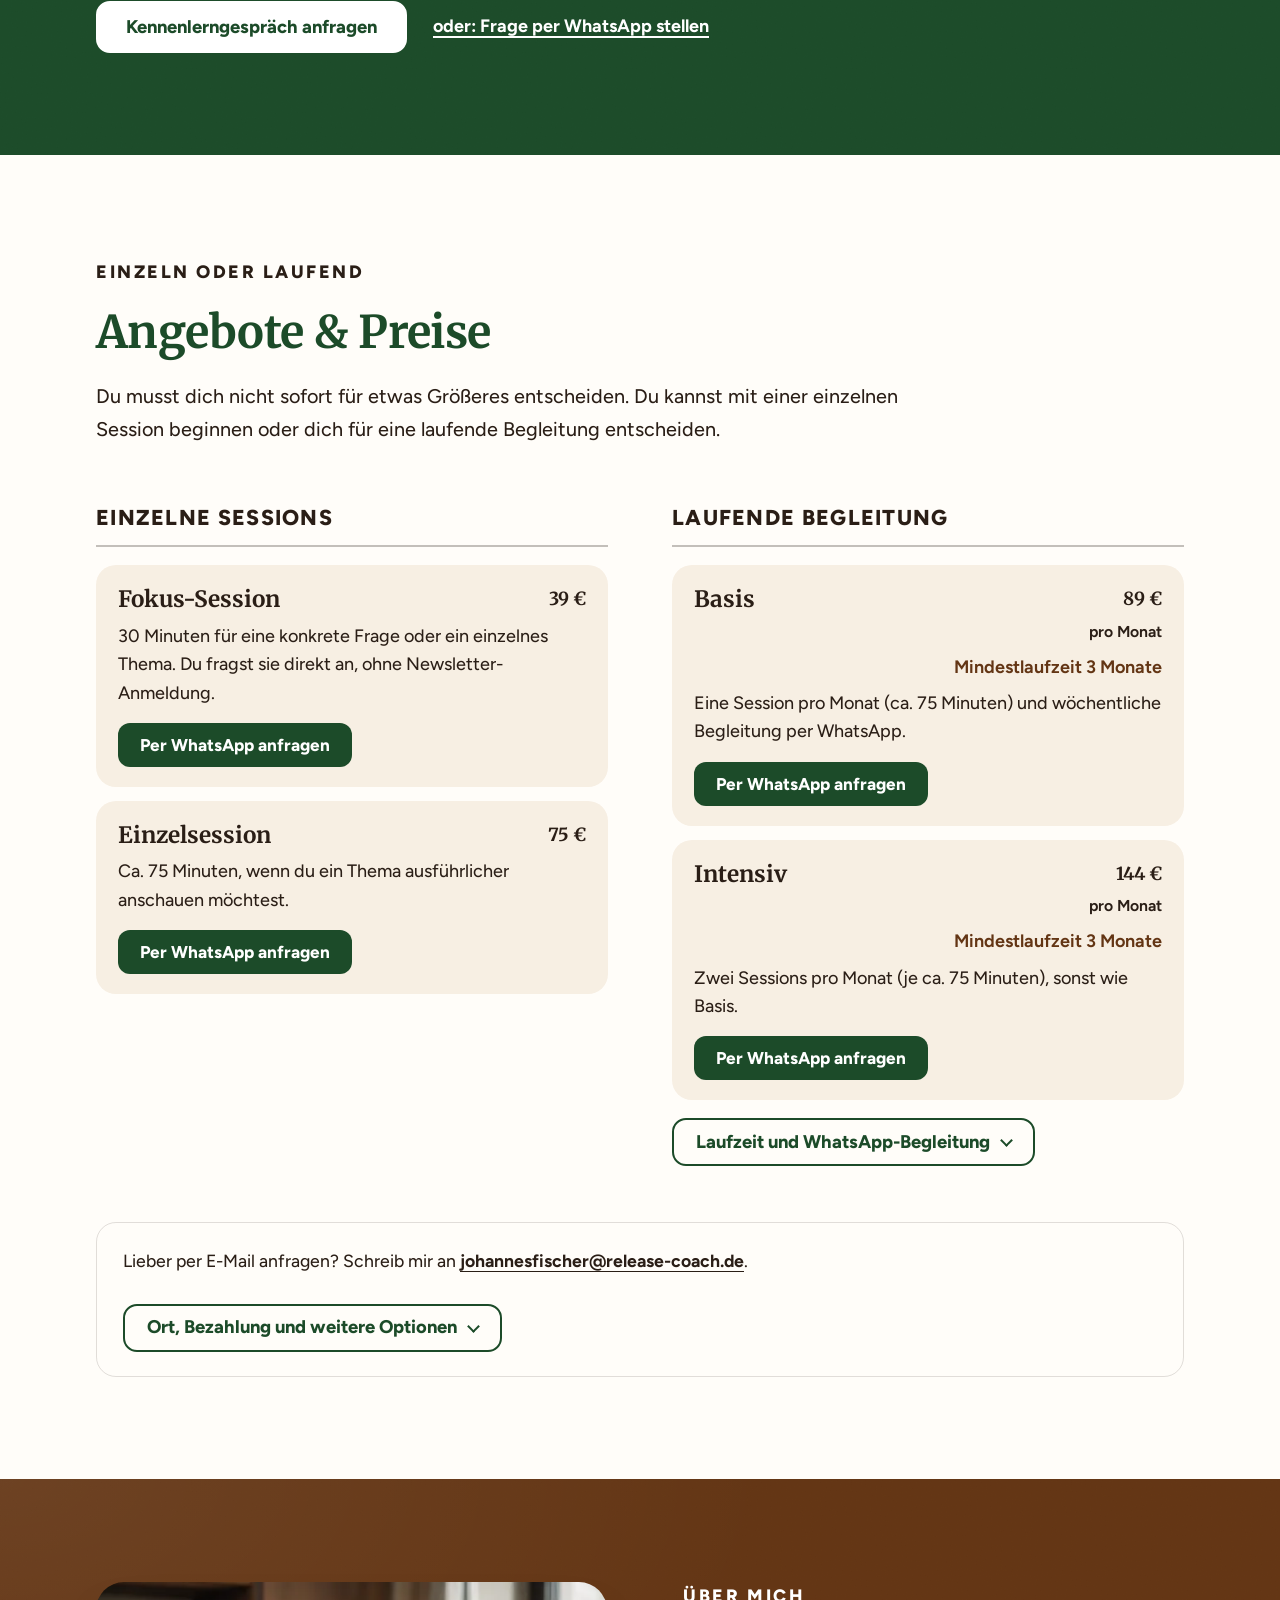
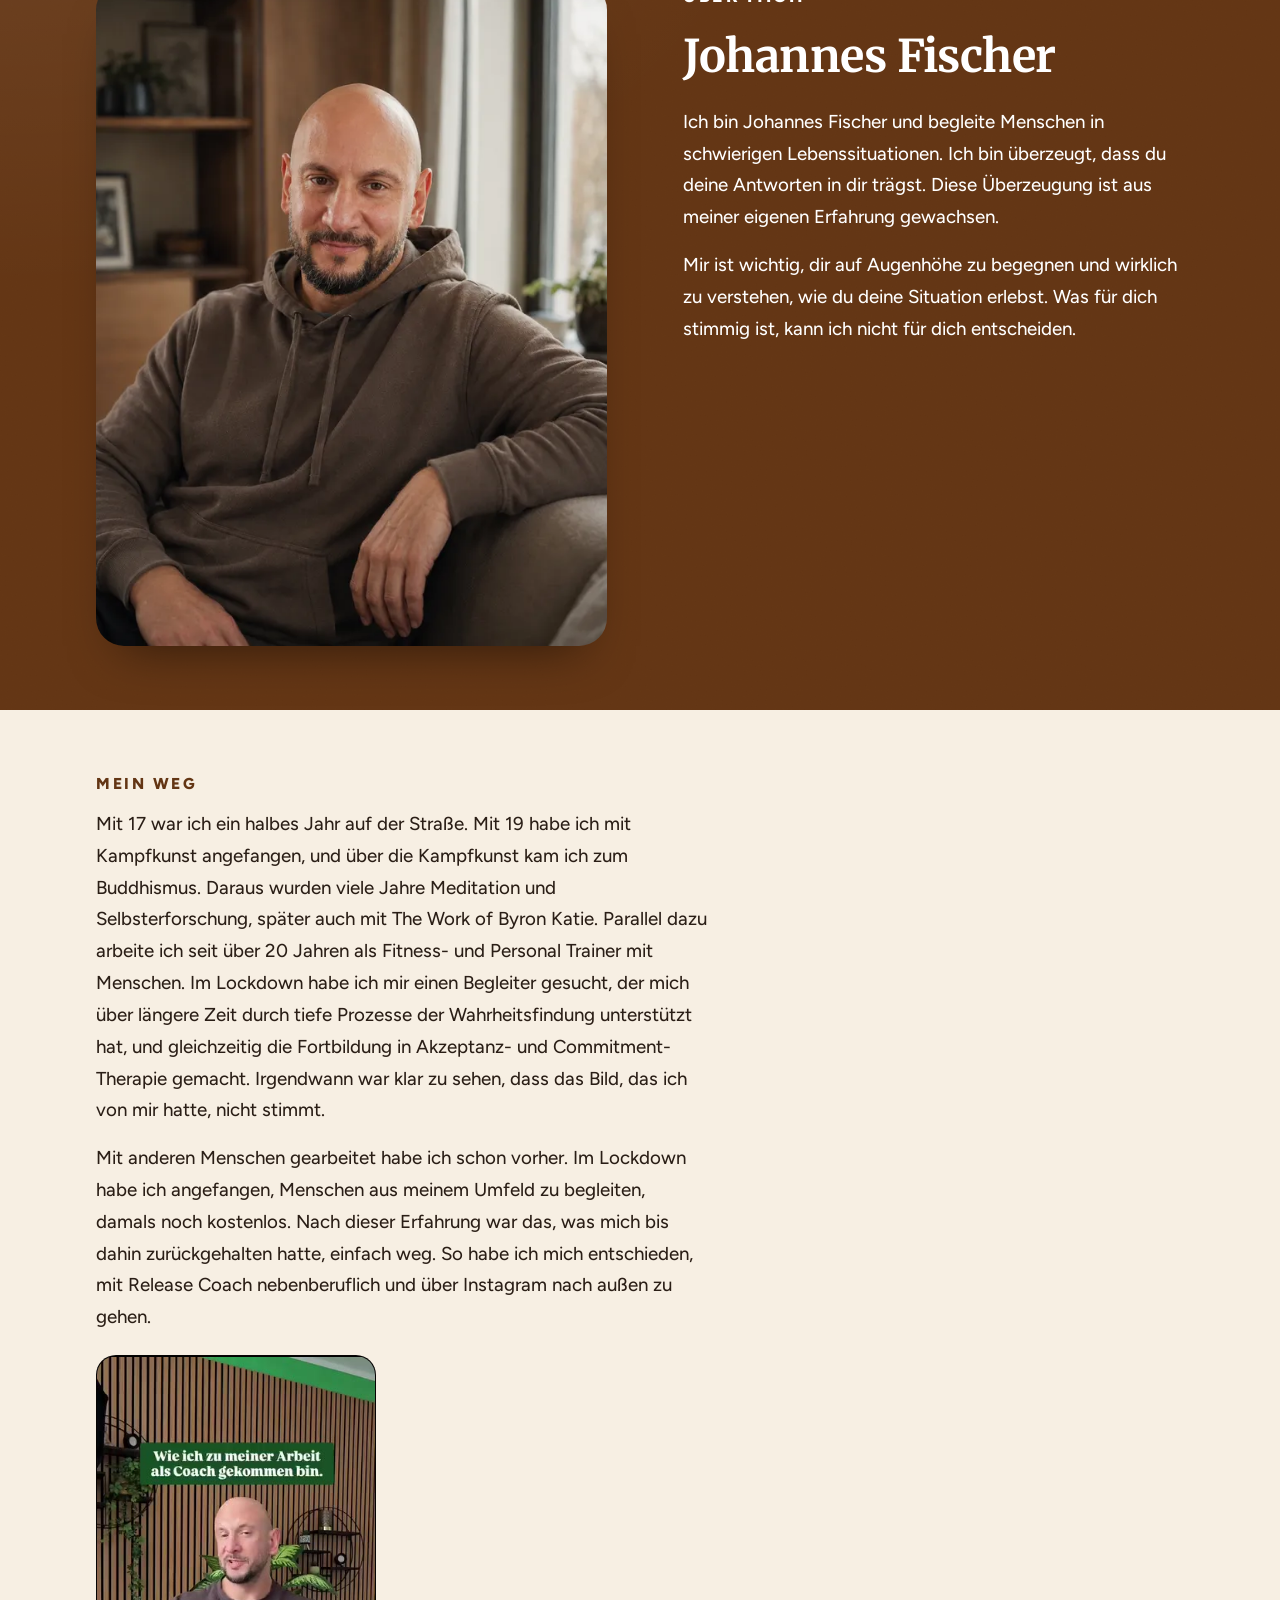
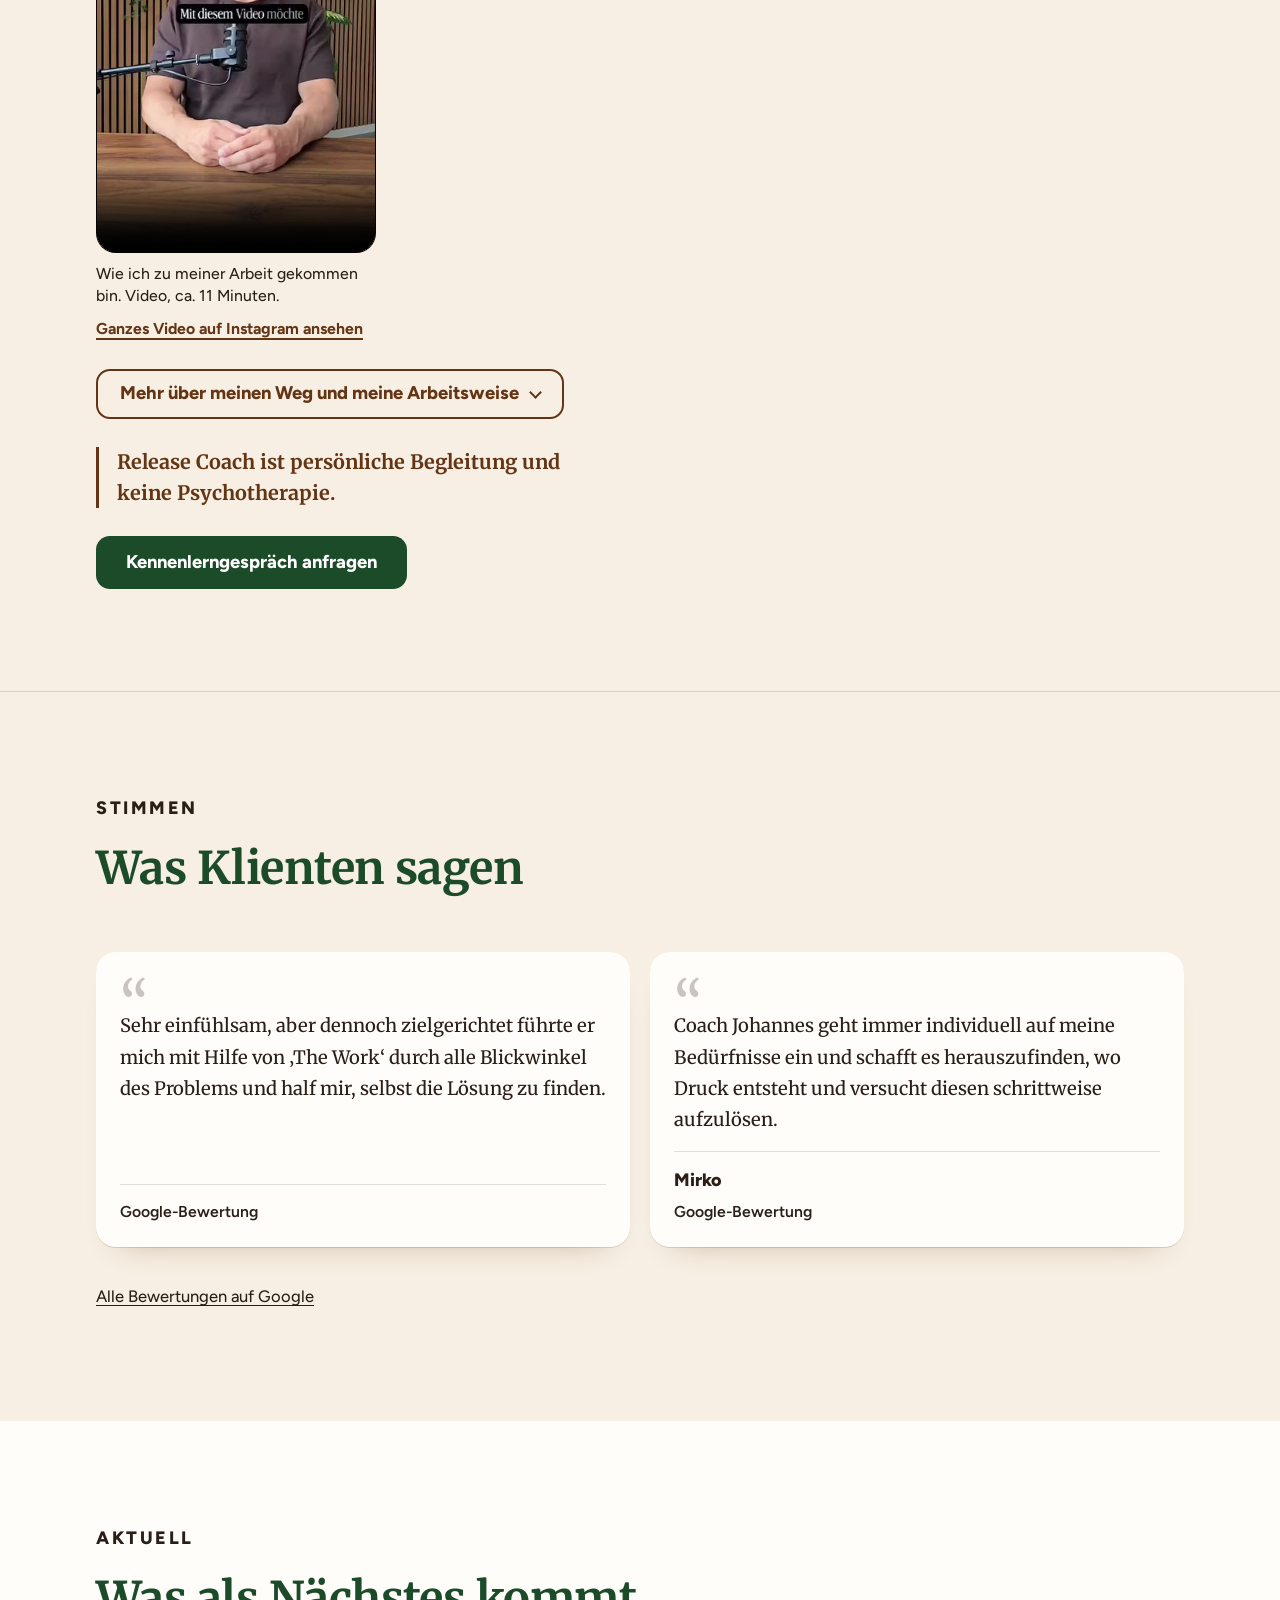
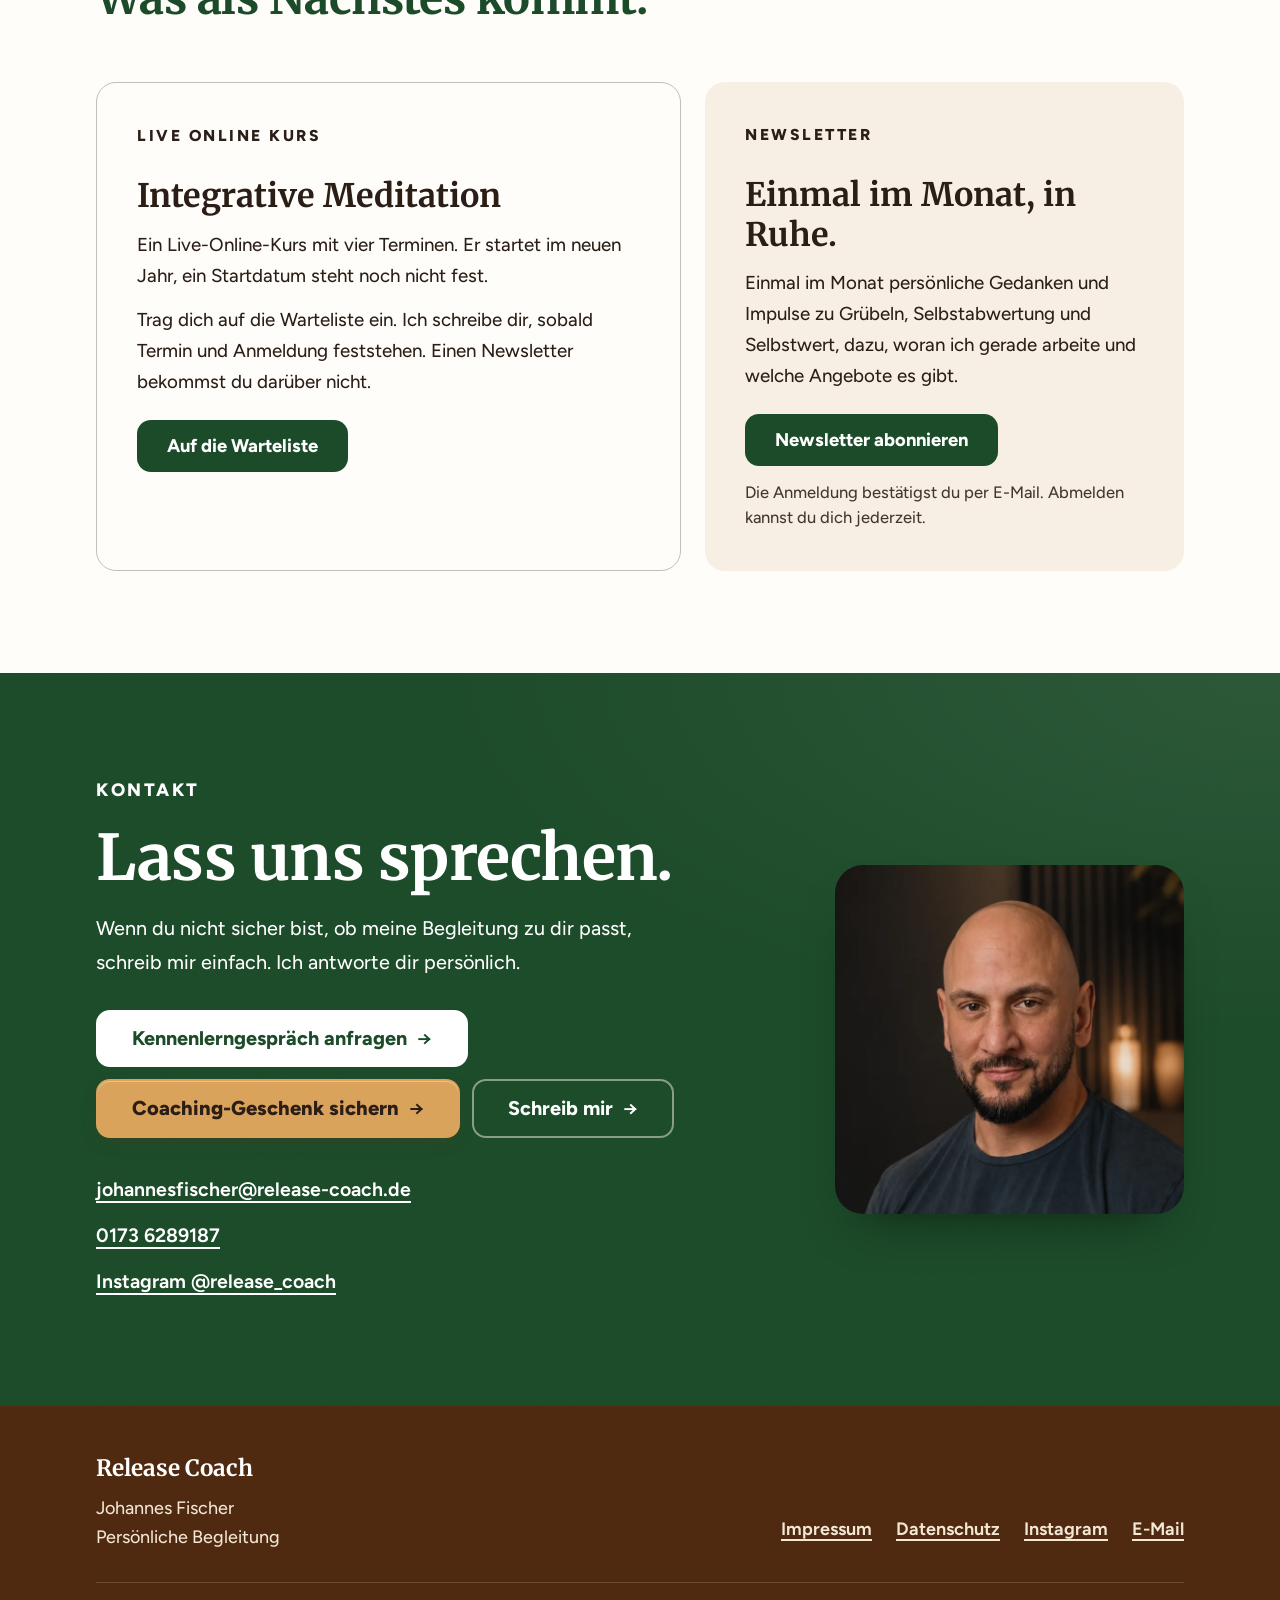
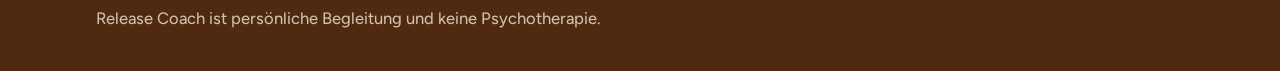
==== commit dfc7c6c7: "Add files via upload" ====
--- a/index.html
+++ b/index.html
@@ -29,7 +29,7 @@
 <link rel="preload" href="assets/fonts/figtree-var.woff2" as="font" type="font/woff2" crossorigin>
 <link rel="stylesheet" href="style.css">
 <script type="application/ld+json">
-{"@context":"https://schema.org","@type":"ProfessionalService","name":"Release Coach · Johannes Fischer","description":"Persönliche Begleitung bei Gedankenkreisen und Grübeln, Selbstwert und emotionaler Klärung. Keine Psychotherapie.","url":"https://release-coach.de/","image":"https://release-coach.de/assets/img/og-image.jpg","email":"johannesfischer@release-coach.de","telephone":"+491736289187","address":{"@type":"PostalAddress","addressLocality":"Xanten","addressCountry":"DE"},"areaServed":[{"@type":"City","name":"Xanten"},{"@type":"Country","name":"Deutschland"}],"founder":{"@type":"Person","name":"Johannes Fischer"},"sameAs":["https://www.instagram.com/release_coach/","https://www.google.com/maps?cid=7909192929721564540"]}
+{"@context":"https://schema.org","@type":"ProfessionalService","name":"Release Coach · Johannes Fischer","description":"Persönliche Begleitung bei Gedankenkreisen und Grübeln, Selbstwert und emotionaler Klärung. Keine Psychotherapie.","url":"https://release-coach.de/","image":"https://release-coach.de/assets/img/og-image.jpg","email":"johannesfischer@release-coach.de","telephone":"+491736289187","address":{"@type":"PostalAddress","streetAddress":"Niederstraße 28","postalCode":"46509","addressLocality":"Xanten","addressCountry":"DE"},"areaServed":[{"@type":"City","name":"Xanten"},{"@type":"Country","name":"Deutschland"}],"founder":{"@type":"Person","name":"Johannes Fischer"},"sameAs":["https://www.instagram.com/release_coach/","https://www.google.com/maps?cid=7909192929721564540"]}
 </script>
 <script>document.documentElement.className+=' js';</script>
 </head>
@@ -80,9 +80,9 @@
 <section class="hero" id="top">
   <div class="wrap hero-grid">
     <div class="hero-copy">
-      <p class="kicker">Persönliche Begleitung</p>
-      <h1>Johannes Fischer</h1>
-      <p class="lead">Weg von Grübeln und Selbstabwertung, hin zu Klarheit und echtem Selbstwert.</p>
+      <p class="kicker">Johannes Fischer · Release Coach</p>
+      <h1>1:1 Coaching, online oder vor Ort in Xanten</h1>
+      <p class="lead">Weg vom Grübeln, hin zu mehr Klarheit und Selbstwert.</p>
       <p class="hero-text">Du verstehst schon viel über dich und landest trotzdem immer wieder in denselben Gedankenkreisen. Genau dort schauen wir gemeinsam hin: Welche Gedanken laufen gerade ab? Was passiert körperlich? Welche Geschichte erzählst du dir darüber?</p>
       <div class="hero-cta">
         <div class="hero-gift">
@@ -223,7 +223,7 @@
       </li>
       <li>
         <h3>Fragebogen (freiwillig)</h3>
-        <p>Ein Anamnesebogen, den wir nur nutzen, wenn er sich für dich richtig anfühlt. Das Kennenlerngespräch geht auch ohne ihn.</p>
+        <p>Ein Vorab-Fragebogen, den wir nur nutzen, wenn er sich für dich richtig anfühlt. Das Kennenlerngespräch geht auch ohne ihn.</p>
       </li>
       <li>
         <h3>Zielklärung</h3>
@@ -309,7 +309,7 @@
       </div>
 
       <div class="offer-group">
-        <h3 class="group-title">Mitgliedschaften</h3>
+        <h3 class="group-title" id="laufende-begleitung">Laufende Begleitung</h3>
         <ul class="offers">
           <li class="offer">
             <div class="offer-top">
@@ -482,9 +482,33 @@
       <div class="contact-cta">
         <a class="btn btn-light btn-lg" href="https://wa.me/491736289187?text=Hallo%20Johannes%2C%20ich%20interessiere%20mich%20f%C3%BCr%20ein%20unverbindliches%20Kennenlerngespr%C3%A4ch%20und%20w%C3%BCrde%20gerne%20kurz%20schauen%2C%20ob%20Deine%20Begleitung%20gerade%20zu%20meinem%20Thema%20passt" target="_blank" rel="noopener">Kennenlerngespräch anfragen</a>
         <a class="btn btn-gold btn-lg" href="https://bc2cb3da.sibforms.com/serve/[base64]" target="_blank" rel="noopener">Coaching-Geschenk sichern</a>
-      </div>
+        <button type="button" class="btn btn-ghost btn-lg" id="schreib-mir-btn" aria-expanded="false" aria-controls="kontaktformular">Schreib mir</button>
+      </div>
+      <form class="contact-form" id="kontaktformular" hidden novalidate>
+        <h3 class="sr">Nachricht an Johannes</h3>
+        <p class="contact-form-error" id="kontaktformular-fehler" role="alert" hidden tabindex="-1"></p>
+        <p>
+          <label for="cf-name">Name</label>
+          <input id="cf-name" name="name" type="text" autocomplete="name" required>
+        </p>
+        <p>
+          <label for="cf-email">E-Mail</label>
+          <input id="cf-email" name="email" type="email" autocomplete="email" inputmode="email" required>
+        </p>
+        <p>
+          <label for="cf-zeiten">Wunschzeiten <span class="optional">(optional)</span></label>
+          <input id="cf-zeiten" name="zeiten" type="text" autocomplete="off" placeholder="z. B. freitags vormittags oder abends">
+        </p>
+        <p>
+          <label for="cf-nachricht">Nachricht</label>
+          <textarea id="cf-nachricht" name="nachricht" rows="5" required></textarea>
+        </p>
+        <button type="submit" class="btn btn-light">Abschicken</button>
+      </form>
+      <p class="contact-form-done" id="kontaktformular-hinweis" hidden tabindex="-1">Dein E-Mail-Programm sollte sich jetzt mit der Nachricht öffnen. Wenn das nicht klappt, schreib mir einfach direkt an <a href="mailto:johannesfischer@release-coach.de">johannesfischer@release-coach.de</a> oder ruf an unter <a href="tel:+491736289187">0173 6289187</a>.</p>
       <ul class="contact-lines">
         <li><a class="contact-line" href="mailto:johannesfischer@release-coach.de">johannesfischer@release-coach.de</a></li>
+        <li><a class="contact-line" href="tel:+491736289187">0173 6289187</a></li>
         <li><a class="contact-line" href="https://www.instagram.com/release_coach/" target="_blank" rel="noopener">Instagram @release_coach</a></li>
       </ul>
     </div>
@@ -550,5 +574,99 @@
 (function(){var d=document.getElementById('mehr-ueber-mich'),b=document.getElementById('mehr-schliessen');if(!d||!b)return;
 b.addEventListener('click',function(){d.open=false;d.scrollIntoView({block:'center'});d.querySelector('summary').focus({preventScroll:true});});})();
 </script>
+<script>
+(function(){
+  var form=document.getElementById('kontaktformular');
+  var openBtn=document.getElementById('schreib-mir-btn');
+  var done=document.getElementById('kontaktformular-hinweis');
+  var err=document.getElementById('kontaktformular-fehler');
+  if(!form||!openBtn)return;
+
+  function openForm(){
+    form.hidden=false;
+    openBtn.setAttribute('aria-expanded','true');
+    form.scrollIntoView({block:'start'});
+    var first=form.querySelector('input,textarea');
+    if(first) first.focus({preventScroll:true});
+  }
+  openBtn.addEventListener('click',openForm);
+
+  function payload(){
+    return {
+      name:(form.elements.name.value||'').trim(),
+      email:(form.elements.email.value||'').trim(),
+      zeiten:(form.elements.zeiten.value||'').trim(),
+      nachricht:(form.elements.nachricht.value||'').trim()
+    };
+  }
+
+  function validate(data){
+    if(!data.name) return 'Bitte trag deinen Namen ein.';
+    if(!data.email||!/^[^\s@]+@[^\s@]+\.[^\s@]+$/.test(data.email)) return 'Bitte trag eine gültige E-Mail-Adresse ein.';
+    if(!data.nachricht) return 'Bitte schreib eine kurze Nachricht.';
+    return '';
+  }
+
+  function buildMailto(data){
+    var body=[
+      'Name: '+data.name,
+      'E-Mail: '+data.email,
+      'Wunschzeiten: '+(data.zeiten||'–'),
+      '',
+      'Nachricht:',
+      data.nachricht
+    ].join('\n');
+    return 'mailto:johannesfischer@release-coach.de?subject='+encodeURIComponent('Anfrage über release-coach.de')+'&body='+encodeURIComponent(body);
+  }
+
+  /* Später nur send() umstellen: statt sendViaMailto(data) dann sendViaWorker(data).
+     Beispiel:
+     function sendViaWorker(data){
+       return fetch('https://…workers.dev/kontakt',{
+         method:'POST',
+         headers:{'content-type':'application/json'},
+         body:JSON.stringify(data)
+       }).then(function(res){ if(!res.ok) throw new Error('send-failed'); });
+     }
+  */
+  function sendViaMailto(data){
+    var href=buildMailto(data);
+    form.setAttribute('data-last-mailto',href);
+    var a=form.querySelector('.cf-mailto');
+    if(!a){
+      a=document.createElement('a');
+      a.className='cf-mailto';
+      a.hidden=true;
+      form.appendChild(a);
+    }
+    a.setAttribute('href',href);
+    a.click();
+  }
+
+  function send(data){
+    sendViaMailto(data);
+  }
+
+  form.addEventListener('submit',function(e){
+    e.preventDefault();
+    var data=payload();
+    var msg=validate(data);
+    if(msg){
+      err.hidden=false;
+      err.textContent=msg;
+      err.focus();
+      return;
+    }
+    err.hidden=true;
+    send(data);
+    form.hidden=true;
+    if(done){
+      done.hidden=false;
+      done.scrollIntoView({block:'start'});
+      done.focus();
+    }
+  });
+})();
+</script>
 </body>
 </html>
--- a/style.css
+++ b/style.css
@@ -135,7 +135,7 @@
 .hero-grid{position:relative;display:grid;gap:36px}
 .kicker{display:flex;align-items:center;gap:12px;color:var(--green);font-weight:800;font-size:1rem;letter-spacing:.14em;text-transform:uppercase;margin-bottom:18px}
 .kicker::before{content:"";width:28px;height:2px;background:var(--gold)}
-.hero h1{font-size:clamp(2.5rem,10.5vw,4.4rem);line-height:1.05;font-weight:800;letter-spacing:-.025em;color:var(--green);margin-bottom:22px}
+.hero h1{font-size:clamp(1.82rem,7.2vw,3.15rem);line-height:1.18;font-weight:800;letter-spacing:-.02em;color:var(--green);margin-bottom:22px;text-wrap:balance;overflow-wrap:break-word}
 .lead{font-size:clamp(1.25rem,4.6vw,1.65rem);line-height:1.45;font-weight:400;color:var(--brown);max-width:21em;margin-bottom:22px}
 .hero-text{font-size:1.1rem;line-height:1.7;max-width:31em}
 .hero-invite{font-weight:700;font-size:1.1rem;line-height:1.55;margin-top:16px;max-width:29em;color:var(--green)}
@@ -148,13 +148,17 @@
 .facts li{position:relative;padding:15px 0 15px 28px;font-weight:650;color:var(--brown);border-bottom:1px solid var(--line);font-size:.98rem}
 .facts li::before{content:"";position:absolute;left:4px;top:50%;width:9px;height:9px;margin-top:-4px;border-radius:50%;background:var(--gold)}
 @media (max-width:599px){
-  .hero{padding-top:14px}
-  .hero-grid{gap:20px}
+  .hero{padding-top:10px}
+  .hero-grid{gap:14px}
   .hero-photo{order:-1;max-width:none}
-  .hero-photo picture{aspect-ratio:4/3;max-height:42vh;max-height:42svh;border-radius:24px;box-shadow:0 18px 36px -24px rgba(51,32,15,.5)}
-  .hero-photo img{object-position:50% 7%}
-  .kicker{margin-bottom:12px}
-  .hero h1{margin-bottom:14px}
+  .hero-photo picture{aspect-ratio:3/2;max-height:34vh;max-height:34svh;border-radius:24px;box-shadow:0 18px 36px -24px rgba(51,32,15,.5)}
+  .hero-photo img{object-position:50% 10%}
+  .kicker{margin-bottom:8px;font-size:.82rem;letter-spacing:.08em;flex-wrap:wrap;row-gap:4px}
+  .hero h1{margin-bottom:10px}
+  .hero .lead{margin-bottom:12px}
+  .hero-copy{display:grid}
+  .hero-copy .hero-text{order:2;margin-top:18px}
+  .hero-copy .hero-cta{order:1;margin-top:12px;margin-bottom:0}
   .hide-mobile{display:none}
 }
 @media (min-width:600px){
@@ -165,7 +169,7 @@
   .hero-photo picture{aspect-ratio:4/5}
   .hero{padding-top:clamp(40px,5vw,72px)}
   .hero-grid{grid-template-columns:1.18fr .82fr;column-gap:clamp(48px,7vw,104px);align-items:center}
-  .hero h1{white-space:nowrap;font-size:clamp(3rem,5vw,4.2rem)}
+  .hero h1{font-size:clamp(2.35rem,3.2vw,3.15rem);line-height:1.16}
   .hero-photo{justify-self:end;width:100%;margin-right:16px}
   .facts{grid-template-columns:repeat(3,auto);justify-content:space-between;border-top:1px solid var(--line);border-bottom:1px solid var(--line)}
   .facts li{border-bottom:0;padding:20px 0 20px 28px}
@@ -720,7 +724,7 @@
   .hero-cta .textlink{margin-top:6px;flex:0 0 auto;white-space:nowrap}
 }
 
-/* Mitgliedschaften: Laufzeit direkt unter dem Preis */
+/* Laufende Begleitung: Laufzeit direkt unter dem Preis */
 .offer-term{width:100%;margin:0;font-size:.84rem;font-weight:650;line-height:1.35;color:var(--brown);text-align:right}
 
 /* Längere Mehr-lesen-Beschriftungen dürfen umbrechen, nicht überstehen */
@@ -747,3 +751,30 @@
 .about-weg .more-btn:focus-visible{outline-color:var(--brown)}
 .about-weg :focus-visible{outline-color:var(--brown)}
 #stimmen{border-top:1px solid var(--line)}
+
+/* v11: Button auf der Fehlerseite ohne Link-Unterstreichung */
+.legal a.btn{text-decoration:none}
+
+/* v11: Kontaktformular „Schreib mir“ */
+.contact:has(#kontaktformular:not([hidden])) .contact-grid{align-items:start}
+#kontaktformular,#kontaktformular-hinweis{scroll-margin-top:76px}
+.contact-form{margin-top:28px;display:grid;gap:16px;max-width:36rem;width:100%}
+.contact-form[hidden],.contact-form-done[hidden],.contact-form-error[hidden]{display:none}
+.contact-form label{display:block;font-weight:650;margin-bottom:6px;color:#fff}
+.contact-form .optional{font-weight:450;opacity:.85}
+.contact-form input,.contact-form textarea{display:block;width:100%;max-width:100%;min-height:52px;margin:0;border:0;border-radius:14px;padding:12px 16px;font:inherit;color:var(--ink);background:#fff}
+.contact-form textarea{min-height:8.5rem;resize:vertical;line-height:1.5}
+.contact-form input:focus-visible,.contact-form textarea:focus-visible{outline:3px solid var(--gold);outline-offset:3px}
+.contact-form-error{margin:0;color:#fff;background:rgba(0,0,0,.22);border-left:3px solid var(--gold);padding:12px 14px;border-radius:10px;line-height:1.45}
+.contact-form .btn{justify-self:start}
+.contact-form-done{margin-top:28px;max-width:36rem;color:#fff;line-height:1.65;font-size:1.04rem}
+.contact-form-done a{color:#fff;font-weight:650;text-decoration-color:var(--gold);text-underline-offset:.24em;text-decoration-thickness:2px}
+.btn-lg.btn-ghost::after{content:"\2192";font-weight:600;transition:transform .2s ease}
+.btn-lg.btn-ghost:hover::after{transform:translateX(4px)}
+@media (max-width:599px){
+  .contact-cta .btn{width:100%}
+  .contact-form .btn{width:100%}
+}
+@media (min-width:600px){
+  .contact-form .btn{width:auto}
+}
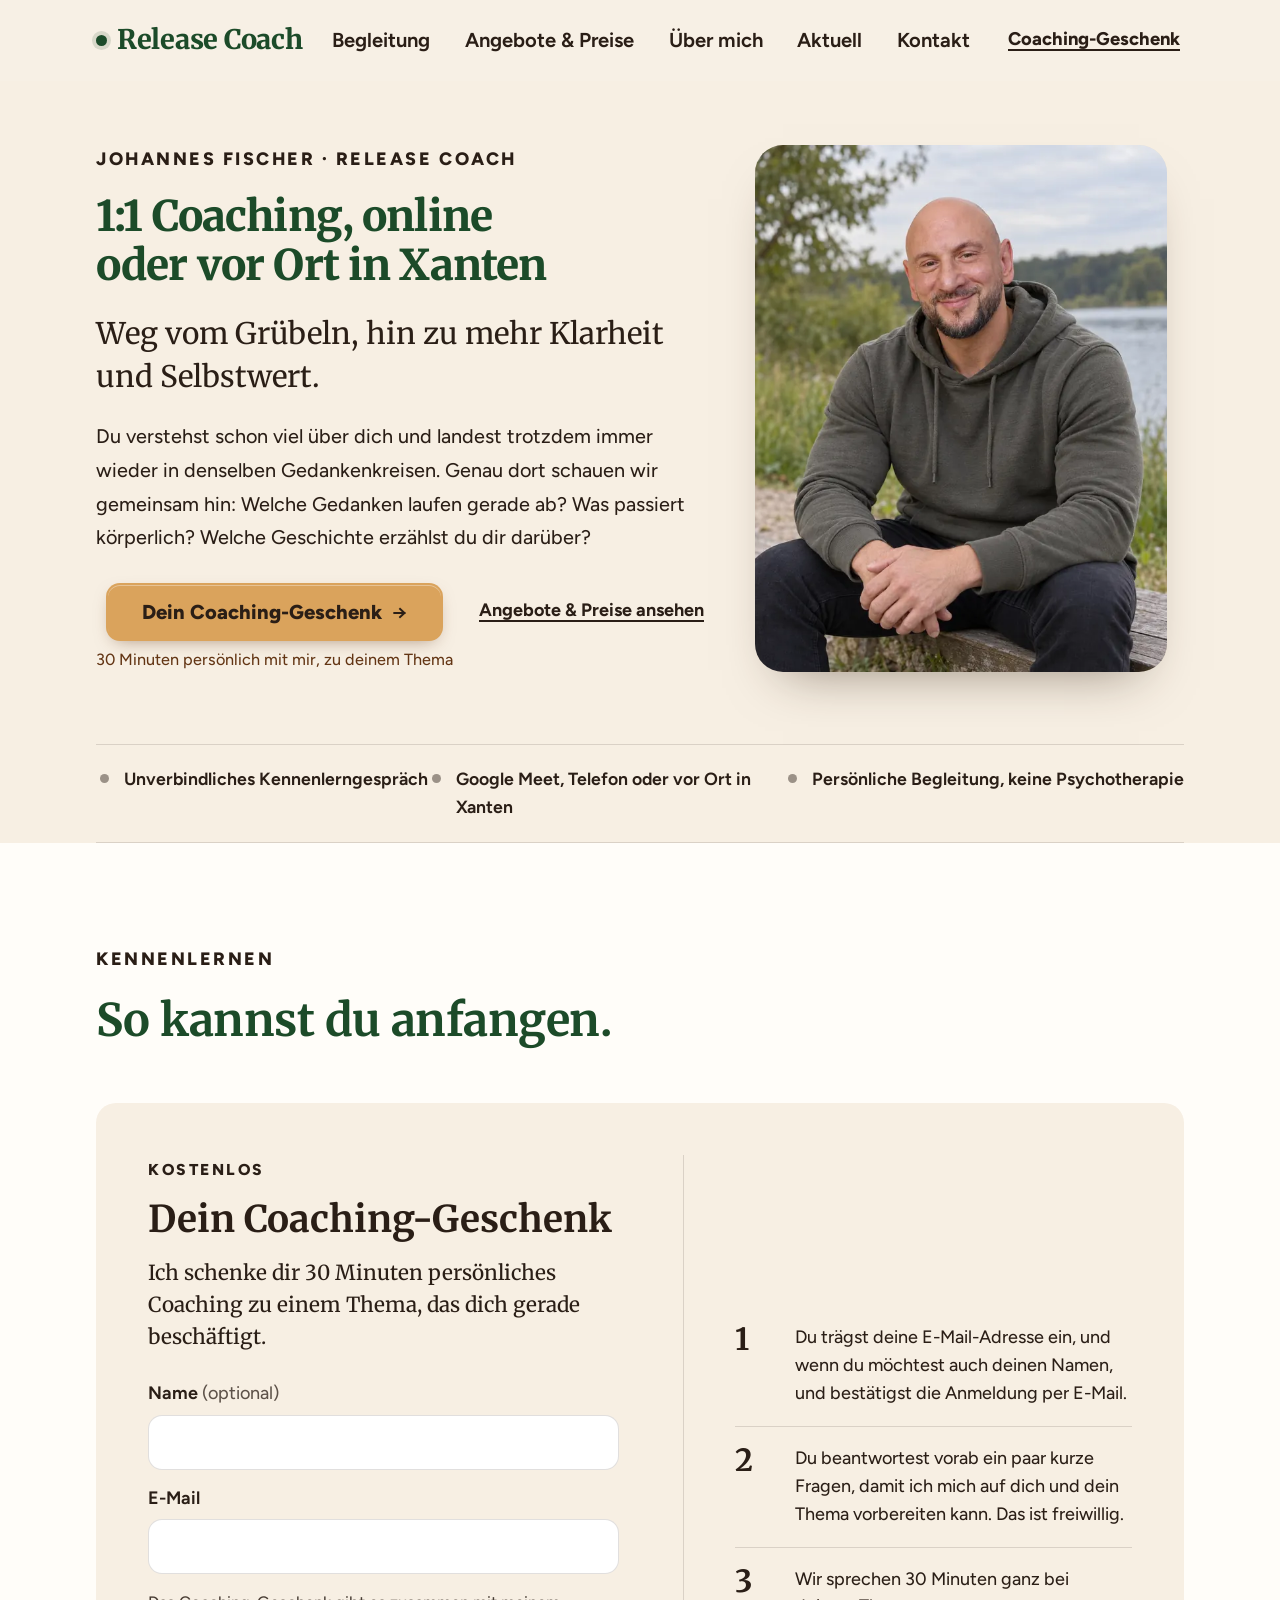
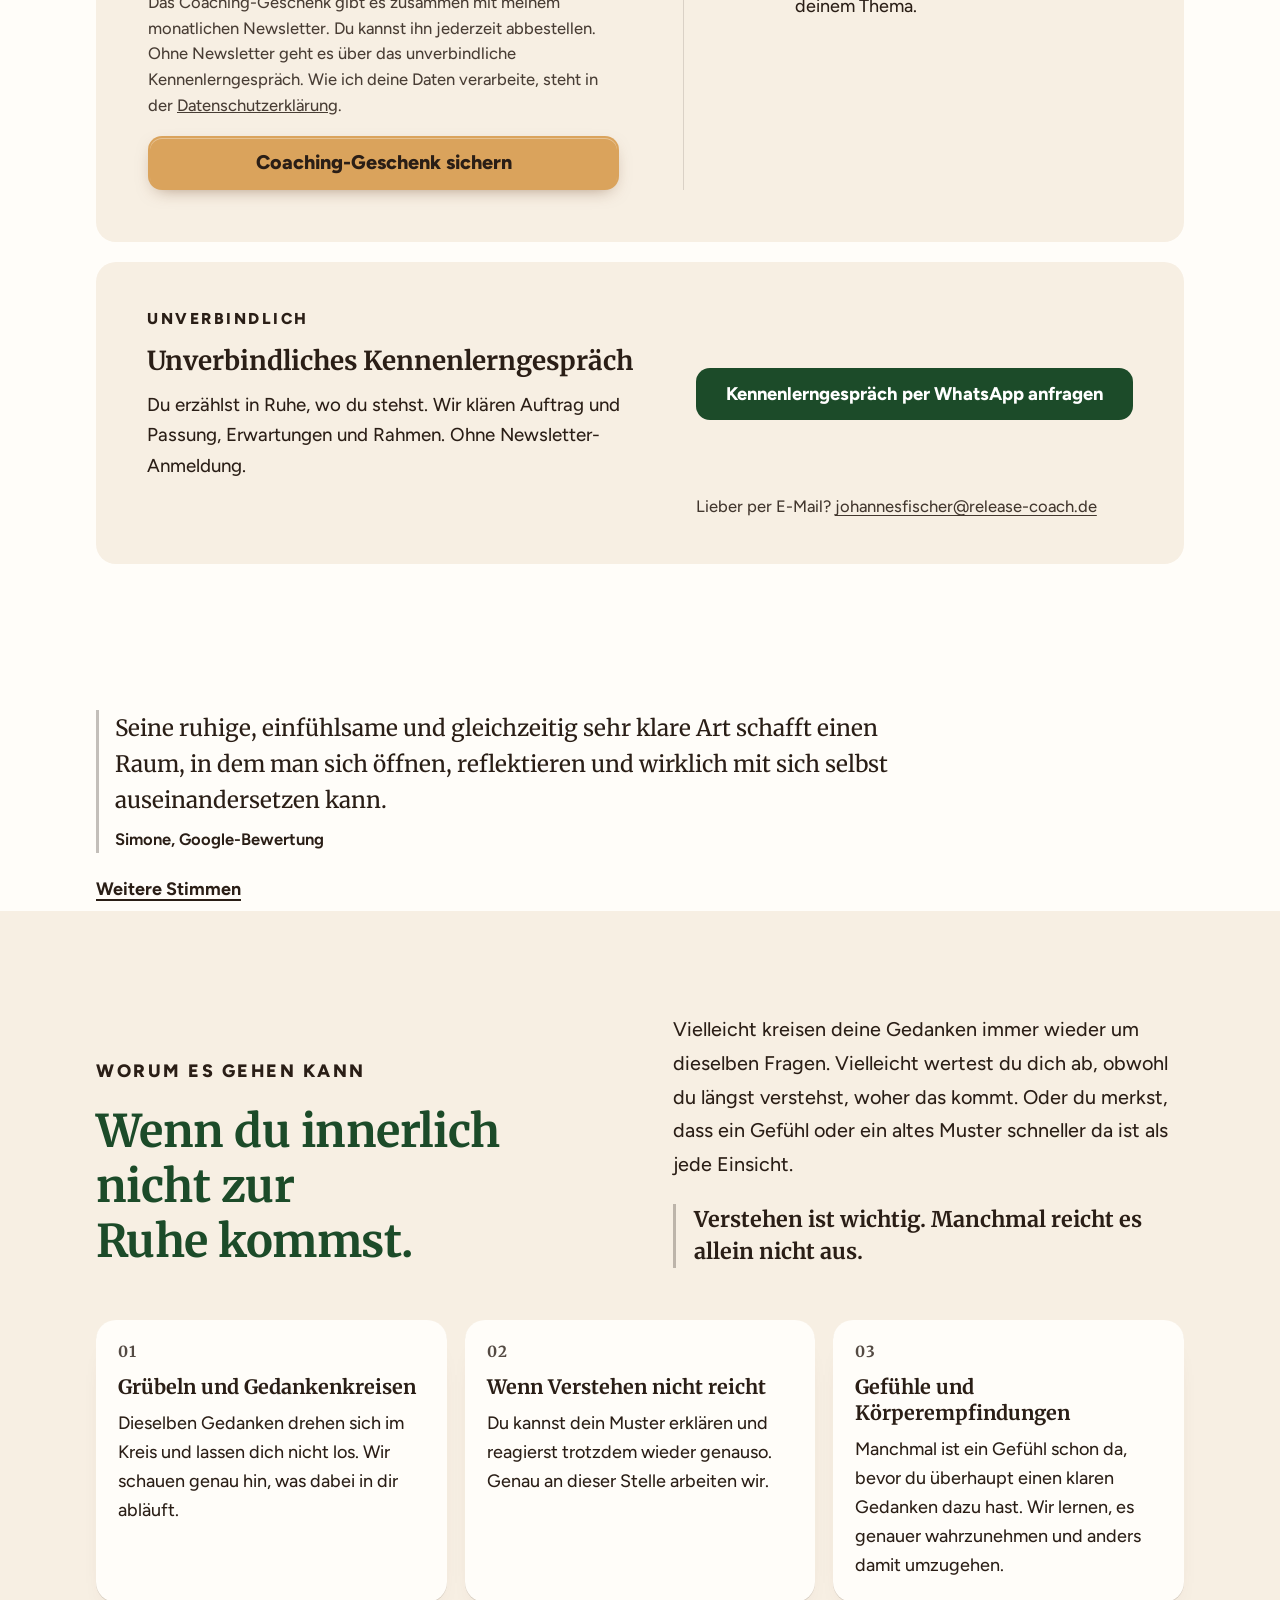
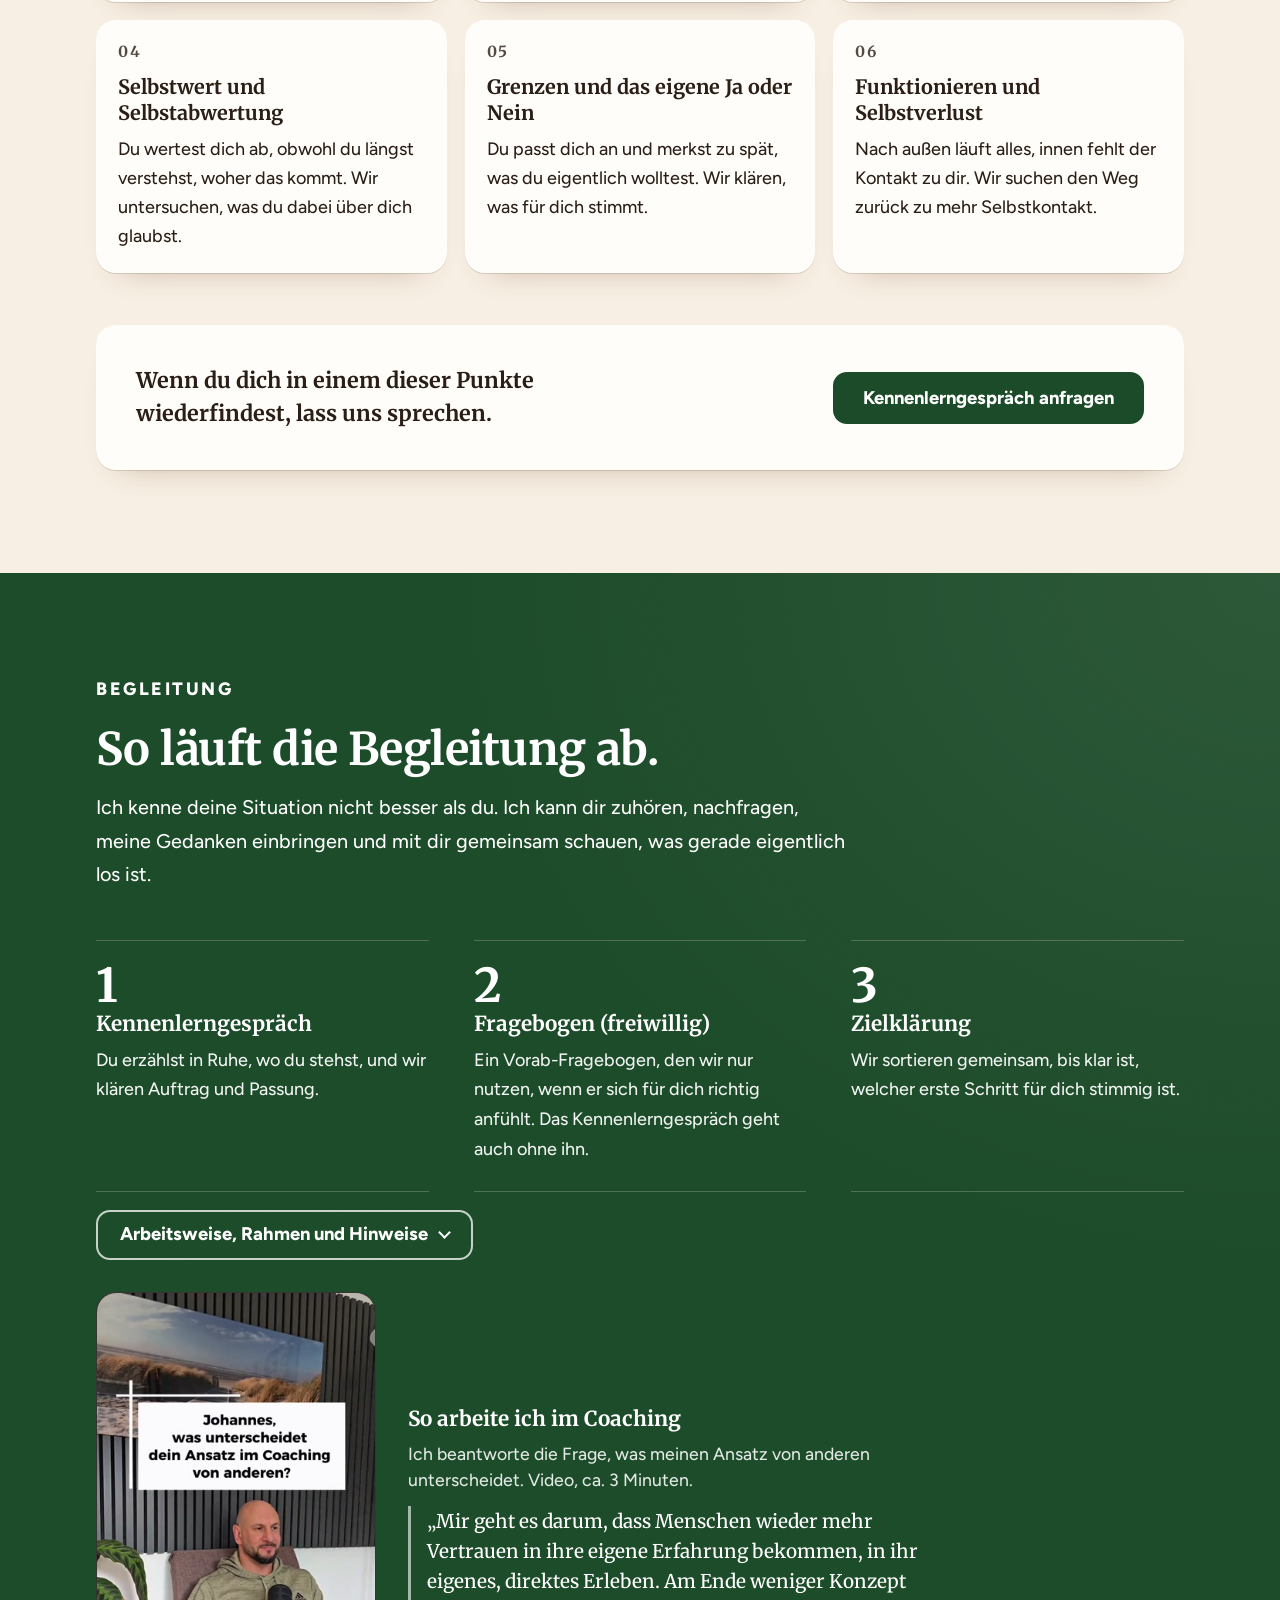
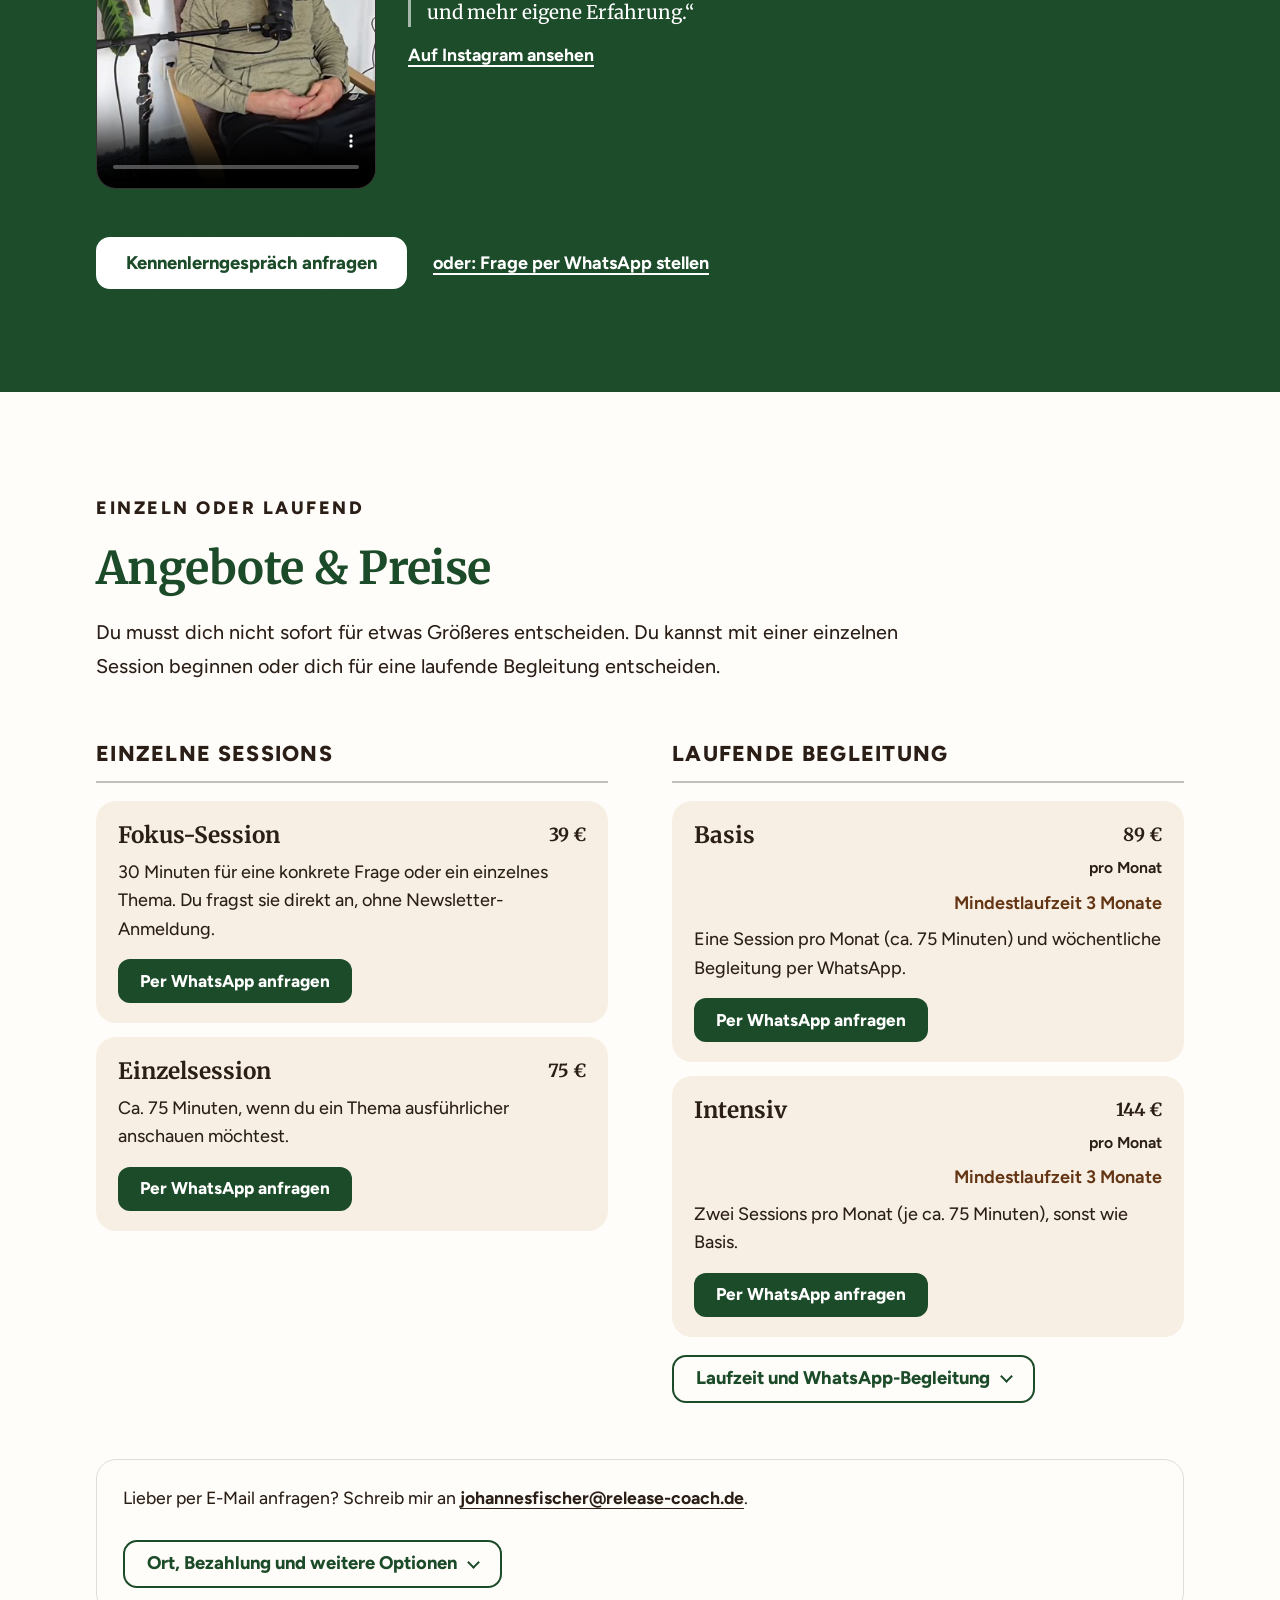
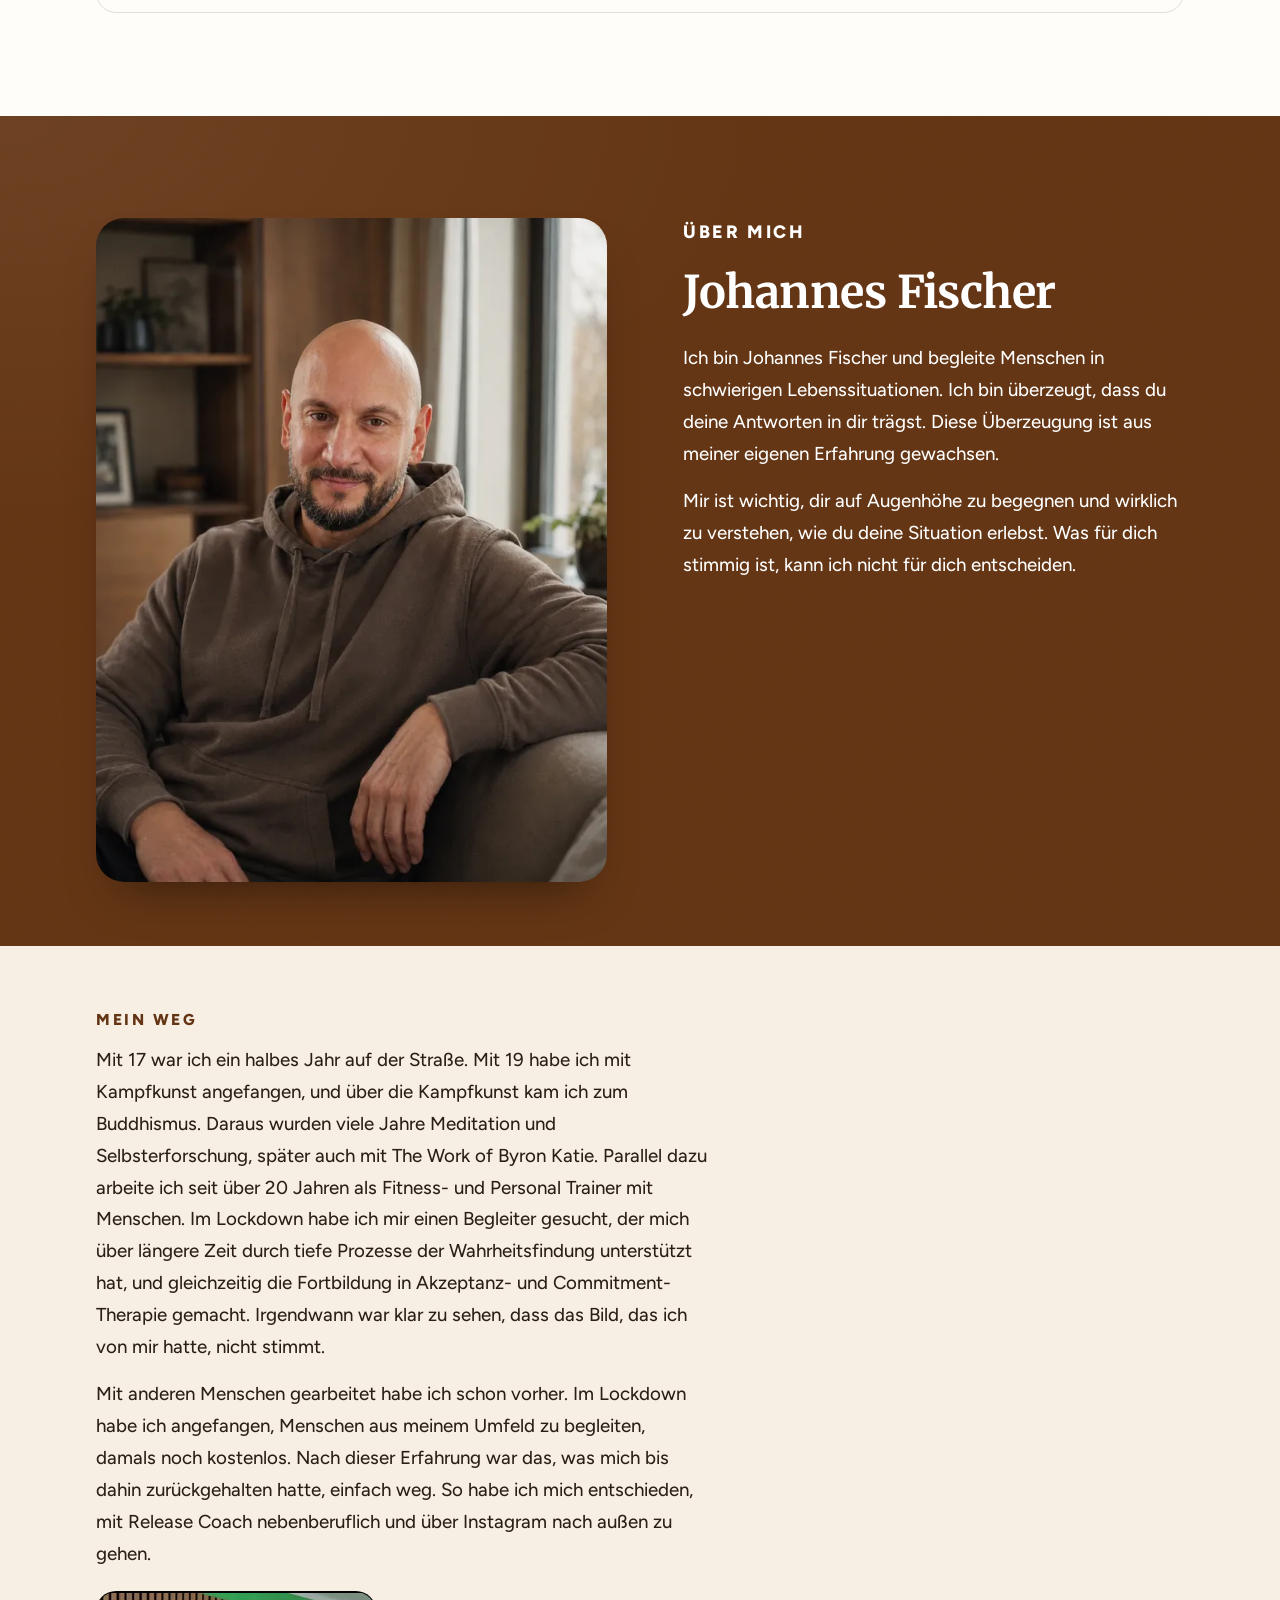
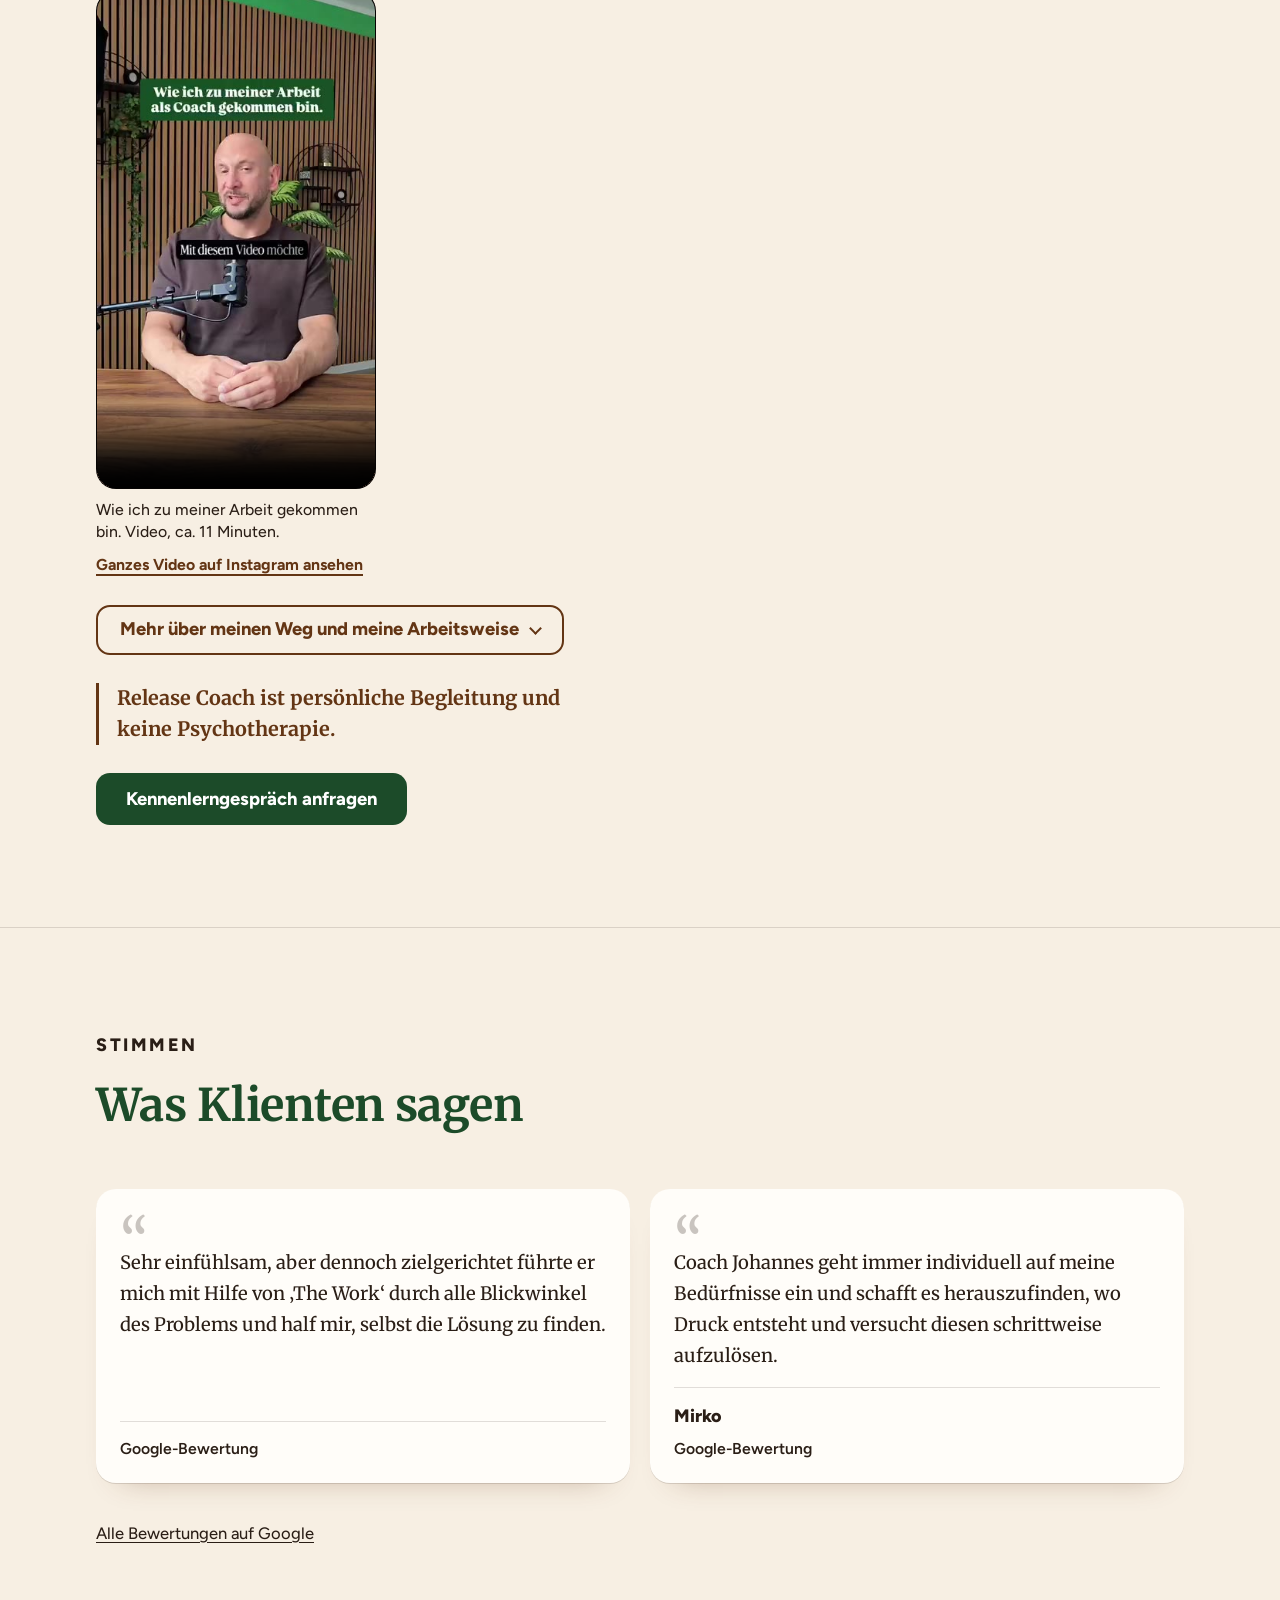
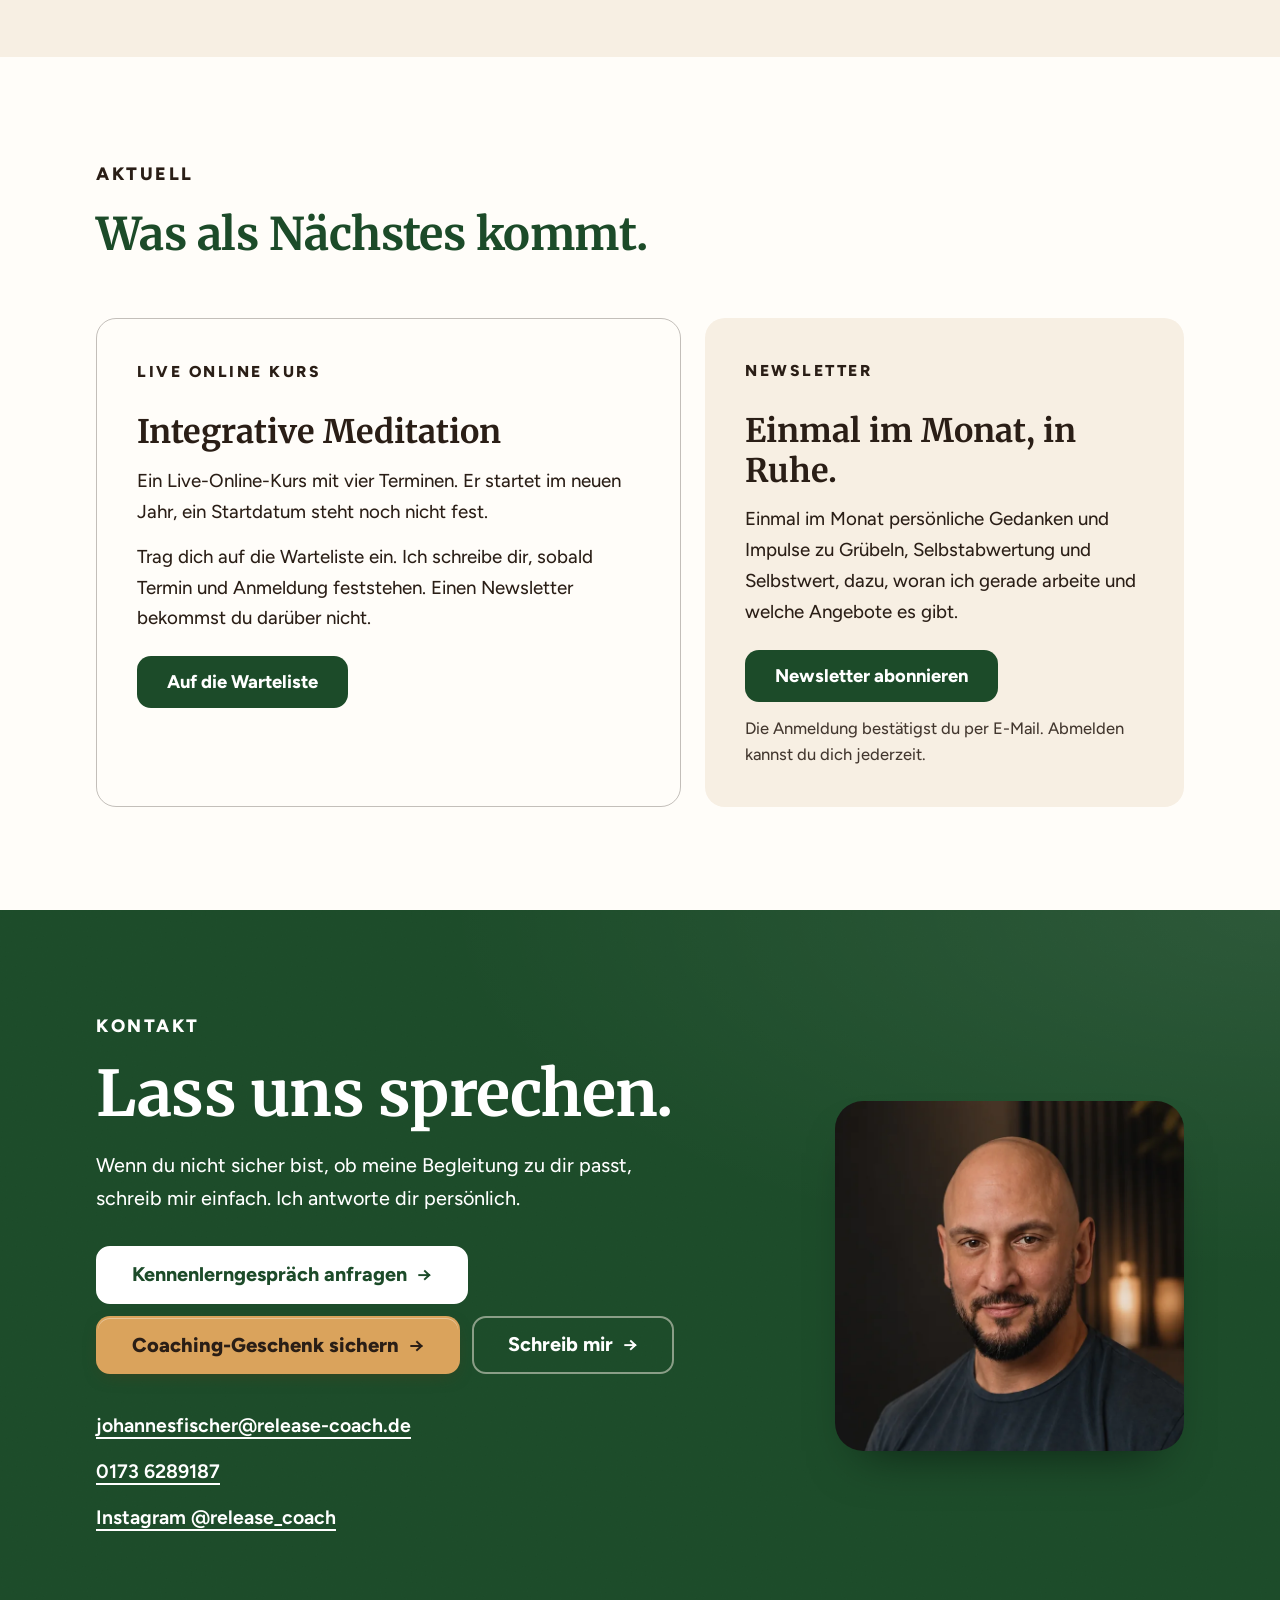
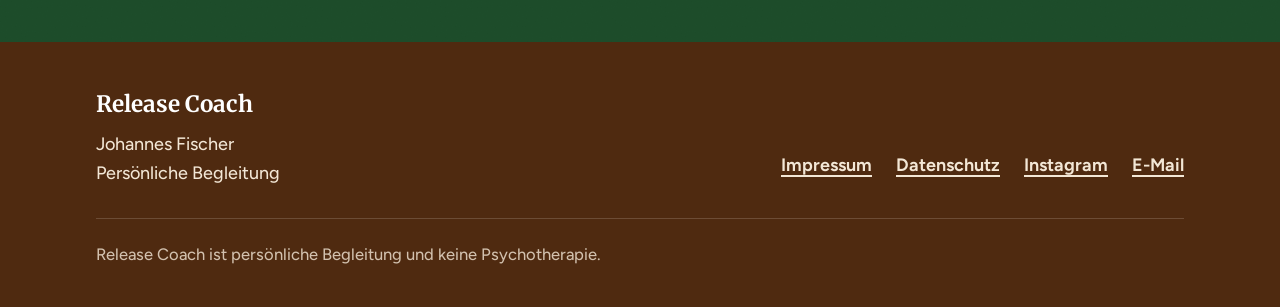
==== commit ffb6461c: "Add files via upload" ====
--- a/index.html
+++ b/index.html
@@ -47,7 +47,7 @@
       <a href="#aktuell">Aktuell</a>
       <a href="#kontakt">Kontakt</a>
     </nav>
-    <a class="bar-cta" href="https://bc2cb3da.sibforms.com/serve/[base64]" target="_blank" rel="noopener">Coaching-Geschenk</a>
+    <a class="bar-cta" href="#geschenk">Coaching-Geschenk</a>
     <button class="burger" type="button" aria-expanded="false" aria-controls="menu" aria-label="Menü öffnen">
       <span class="burger-label">Menü</span>
       <span class="burger-icon" aria-hidden="true"><i></i><i></i><i></i></span>
@@ -69,7 +69,7 @@
     <a href="#kontakt">Kontakt</a>
   </nav>
   <div class="menu-foot">
-    <a class="btn btn-gold btn-block" href="https://bc2cb3da.sibforms.com/serve/[base64]" target="_blank" rel="noopener">Coaching-Geschenk sichern</a>
+    <a class="btn btn-gold btn-block" href="#geschenk">Coaching-Geschenk sichern</a>
     <a class="menu-mail" href="mailto:johannesfischer@release-coach.de">johannesfischer@release-coach.de</a>
   </div>
 </div>
@@ -86,7 +86,7 @@
       <p class="hero-text">Du verstehst schon viel über dich und landest trotzdem immer wieder in denselben Gedankenkreisen. Genau dort schauen wir gemeinsam hin: Welche Gedanken laufen gerade ab? Was passiert körperlich? Welche Geschichte erzählst du dir darüber?</p>
       <div class="hero-cta">
         <div class="hero-gift">
-          <a class="btn btn-gold btn-lg" href="https://bc2cb3da.sibforms.com/serve/[base64]" target="_blank" rel="noopener">Dein Coaching-Geschenk</a>
+          <a class="btn btn-gold btn-lg" href="#geschenk">Dein Coaching-Geschenk</a>
           <p class="hero-gift-note">30 Minuten persönlich mit mir, zu deinem Thema</p>
         </div>
         <a class="textlink hide-mobile" href="#angebote">Angebote &amp; Preise ansehen</a>
@@ -122,11 +122,27 @@
           <p class="tag tag-brown">Kostenlos</p>
           <h3>Dein Coaching-Geschenk</h3>
           <p class="gift-lead">Ich schenke dir 30 Minuten persönliches Coaching zu einem Thema, das dich gerade beschäftigt.</p>
-          <a class="btn btn-gold" href="https://bc2cb3da.sibforms.com/serve/[base64]" target="_blank" rel="noopener">Coaching-Geschenk sichern</a>
-          <p class="gift-note">Das Coaching-Geschenk gibt es zusammen mit meinem monatlichen Newsletter. Du kannst ihn jederzeit abbestellen. Ohne Newsletter geht es über das unverbindliche Kennenlerngespräch.</p>
+          <form class="site-form" id="geschenk-formular" novalidate>
+            <p class="form-error" id="geschenk-fehler" role="alert" hidden tabindex="-1"></p>
+            <p>
+              <label for="gf-name">Name <span class="optional">(optional)</span></label>
+              <input id="gf-name" name="name" type="text" autocomplete="name" maxlength="200">
+            </p>
+            <p>
+              <label for="gf-email">E-Mail</label>
+              <input id="gf-email" name="email" type="email" autocomplete="email" inputmode="email" maxlength="200" required>
+            </p>
+            <p class="hp" aria-hidden="true">
+              <label for="gf-website">Website</label>
+              <input id="gf-website" name="website" type="text" tabindex="-1" autocomplete="off">
+            </p>
+            <p class="gift-note">Das Coaching-Geschenk gibt es zusammen mit meinem monatlichen Newsletter. Du kannst ihn jederzeit abbestellen. Ohne Newsletter geht es über das unverbindliche Kennenlerngespräch. Wie ich deine Daten verarbeite, steht in der <a href="datenschutz.html">Datenschutzerklärung</a>.</p>
+            <button type="submit" class="btn btn-gold">Coaching-Geschenk sichern</button>
+          </form>
+          <p class="gift-form-done" id="geschenk-hinweis" hidden tabindex="-1">Danke dir. Schau jetzt bitte in dein E-Mail-Postfach und bestätige deine Anmeldung. Danach erhältst du direkt Zugang zu deinem Coaching-Geschenk. Falls du die E-Mail nicht findest, schau bitte auch kurz in deinen Spam- oder Werbeordner.</p>
         </div>
         <ol class="gift-steps">
-          <li><span>Du trägst deinen Vornamen und deine E-Mail-Adresse ein und bestätigst die Anmeldung per E-Mail.</span></li>
+          <li><span>Du trägst deine E-Mail-Adresse ein, und wenn du möchtest auch deinen Namen, und bestätigst die Anmeldung per E-Mail.</span></li>
           <li><span>Du beantwortest vorab ein paar kurze Fragen, damit ich mich auf dich und dein Thema vorbereiten kann. Das ist freiwillig.</span></li>
           <li><span>Wir sprechen 30 Minuten ganz bei deinem Thema.</span></li>
         </ol>
@@ -481,7 +497,7 @@
       <p class="big">Wenn du nicht sicher bist, ob meine Begleitung zu dir passt, schreib mir einfach. Ich antworte dir persönlich.</p>
       <div class="contact-cta">
         <a class="btn btn-light btn-lg" href="https://wa.me/491736289187?text=Hallo%20Johannes%2C%20ich%20interessiere%20mich%20f%C3%BCr%20ein%20unverbindliches%20Kennenlerngespr%C3%A4ch%20und%20w%C3%BCrde%20gerne%20kurz%20schauen%2C%20ob%20Deine%20Begleitung%20gerade%20zu%20meinem%20Thema%20passt" target="_blank" rel="noopener">Kennenlerngespräch anfragen</a>
-        <a class="btn btn-gold btn-lg" href="https://bc2cb3da.sibforms.com/serve/[base64]" target="_blank" rel="noopener">Coaching-Geschenk sichern</a>
+        <a class="btn btn-gold btn-lg" href="#geschenk">Coaching-Geschenk sichern</a>
         <button type="button" class="btn btn-ghost btn-lg" id="schreib-mir-btn" aria-expanded="false" aria-controls="kontaktformular">Schreib mir</button>
       </div>
       <form class="contact-form" id="kontaktformular" hidden novalidate>
@@ -489,23 +505,27 @@
         <p class="contact-form-error" id="kontaktformular-fehler" role="alert" hidden tabindex="-1"></p>
         <p>
           <label for="cf-name">Name</label>
-          <input id="cf-name" name="name" type="text" autocomplete="name" required>
+          <input id="cf-name" name="name" type="text" autocomplete="name" maxlength="200" required>
         </p>
         <p>
           <label for="cf-email">E-Mail</label>
-          <input id="cf-email" name="email" type="email" autocomplete="email" inputmode="email" required>
+          <input id="cf-email" name="email" type="email" autocomplete="email" inputmode="email" maxlength="200" required>
         </p>
         <p>
           <label for="cf-zeiten">Wunschzeiten <span class="optional">(optional)</span></label>
-          <input id="cf-zeiten" name="zeiten" type="text" autocomplete="off" placeholder="z. B. freitags vormittags oder abends">
+          <input id="cf-zeiten" name="zeiten" type="text" autocomplete="off" maxlength="300" placeholder="z. B. freitags vormittags oder abends">
         </p>
         <p>
           <label for="cf-nachricht">Nachricht</label>
-          <textarea id="cf-nachricht" name="nachricht" rows="5" required></textarea>
+          <textarea id="cf-nachricht" name="nachricht" rows="5" maxlength="5000" required></textarea>
+        </p>
+        <p class="hp" aria-hidden="true">
+          <label for="cf-website">Website</label>
+          <input id="cf-website" name="website" type="text" tabindex="-1" autocomplete="off">
         </p>
         <button type="submit" class="btn btn-light">Abschicken</button>
       </form>
-      <p class="contact-form-done" id="kontaktformular-hinweis" hidden tabindex="-1">Dein E-Mail-Programm sollte sich jetzt mit der Nachricht öffnen. Wenn das nicht klappt, schreib mir einfach direkt an <a href="mailto:johannesfischer@release-coach.de">johannesfischer@release-coach.de</a> oder ruf an unter <a href="tel:+491736289187">0173 6289187</a>.</p>
+      <p class="contact-form-done" id="kontaktformular-hinweis" hidden tabindex="-1"></p>
       <ul class="contact-lines">
         <li><a class="contact-line" href="mailto:johannesfischer@release-coach.de">johannesfischer@release-coach.de</a></li>
         <li><a class="contact-line" href="tel:+491736289187">0173 6289187</a></li>
@@ -576,96 +596,166 @@
 </script>
 <script>
 (function(){
-  var form=document.getElementById('kontaktformular');
-  var openBtn=document.getElementById('schreib-mir-btn');
-  var done=document.getElementById('kontaktformular-hinweis');
-  var err=document.getElementById('kontaktformular-fehler');
-  if(!form||!openBtn)return;
-
-  function openForm(){
-    form.hidden=false;
-    openBtn.setAttribute('aria-expanded','true');
-    form.scrollIntoView({block:'start'});
-    var first=form.querySelector('input,textarea');
-    if(first) first.focus({preventScroll:true});
+  var WORKER_URL='https://release-coach-formulare.johannesfischer.workers.dev';
+  var startedAt=Date.now();
+  var emailRe=/^[^\s@]+@[^\s@]+\.[^\s@]+$/;
+
+  function show(el, on){ if(el) el.hidden=!on; }
+  function setError(box, msg){
+    if(!box) return;
+    if(msg){ box.textContent=msg; box.hidden=false; box.focus(); }
+    else { box.textContent=''; box.hidden=true; }
   }
-  openBtn.addEventListener('click',openForm);
-
-  function payload(){
-    return {
-      name:(form.elements.name.value||'').trim(),
-      email:(form.elements.email.value||'').trim(),
-      zeiten:(form.elements.zeiten.value||'').trim(),
-      nachricht:(form.elements.nachricht.value||'').trim()
-    };
+  function sendViaWorker(path, data){
+    return fetch(WORKER_URL+path,{
+      method:'POST',
+      headers:{'content-type':'application/json'},
+      body:JSON.stringify(data)
+    }).then(function(res){
+      return res.json().catch(function(){ return {}; }).then(function(j){
+        if(res.ok && j && j.ok) return j;
+        var err=new Error((j && j.error) || 'send-failed');
+        err.status=res.status;
+        err.userMessage=(j && j.error) || '';
+        throw err;
+      });
+    });
   }
 
-  function validate(data){
-    if(!data.name) return 'Bitte trag deinen Namen ein.';
-    if(!data.email||!/^[^\s@]+@[^\s@]+\.[^\s@]+$/.test(data.email)) return 'Bitte trag eine gültige E-Mail-Adresse ein.';
-    if(!data.nachricht) return 'Bitte schreib eine kurze Nachricht.';
-    return '';
-  }
-
-  function buildMailto(data){
-    var body=[
-      'Name: '+data.name,
-      'E-Mail: '+data.email,
-      'Wunschzeiten: '+(data.zeiten||'–'),
-      '',
-      'Nachricht:',
-      data.nachricht
-    ].join('\n');
-    return 'mailto:johannesfischer@release-coach.de?subject='+encodeURIComponent('Anfrage über release-coach.de')+'&body='+encodeURIComponent(body);
-  }
-
-  /* Später nur send() umstellen: statt sendViaMailto(data) dann sendViaWorker(data).
-     Beispiel:
-     function sendViaWorker(data){
-       return fetch('https://…workers.dev/kontakt',{
-         method:'POST',
-         headers:{'content-type':'application/json'},
-         body:JSON.stringify(data)
-       }).then(function(res){ if(!res.ok) throw new Error('send-failed'); });
-     }
-  */
-  function sendViaMailto(data){
-    var href=buildMailto(data);
-    form.setAttribute('data-last-mailto',href);
-    var a=form.querySelector('.cf-mailto');
-    if(!a){
-      a=document.createElement('a');
-      a.className='cf-mailto';
-      a.hidden=true;
-      form.appendChild(a);
-    }
-    a.setAttribute('href',href);
-    a.click();
-  }
-
-  function send(data){
-    sendViaMailto(data);
-  }
-
-  form.addEventListener('submit',function(e){
-    e.preventDefault();
-    var data=payload();
-    var msg=validate(data);
-    if(msg){
-      err.hidden=false;
-      err.textContent=msg;
-      err.focus();
-      return;
-    }
-    err.hidden=true;
-    send(data);
-    form.hidden=true;
-    if(done){
-      done.hidden=false;
-      done.scrollIntoView({block:'start'});
-      done.focus();
-    }
-  });
+  /* ----- Kontakt ----- */
+  (function(){
+    var form=document.getElementById('kontaktformular');
+    var openBtn=document.getElementById('schreib-mir-btn');
+    var done=document.getElementById('kontaktformular-hinweis');
+    var err=document.getElementById('kontaktformular-fehler');
+    if(!form||!openBtn) return;
+
+    function openForm(){
+      form.hidden=false;
+      openBtn.setAttribute('aria-expanded','true');
+      form.scrollIntoView({block:'start'});
+      var first=form.querySelector('input:not([tabindex="-1"]),textarea');
+      if(first) first.focus({preventScroll:true});
+    }
+    openBtn.addEventListener('click', openForm);
+
+    function payload(){
+      return {
+        name:(form.elements.name.value||'').trim(),
+        email:(form.elements.email.value||'').trim(),
+        zeiten:(form.elements.zeiten.value||'').trim(),
+        nachricht:(form.elements.nachricht.value||'').trim(),
+        website:(form.elements.website && form.elements.website.value)||'',
+        startedAt:startedAt
+      };
+    }
+    function validate(data){
+      if(!data.name) return 'Bitte trag deinen Namen ein.';
+      if(!data.email||!emailRe.test(data.email)) return 'Bitte trag eine gültige E-Mail-Adresse ein.';
+      if(!data.nachricht) return 'Bitte schreib eine kurze Nachricht.';
+      return '';
+    }
+    function buildMailto(data){
+      var body=['Name: '+data.name,'E-Mail: '+data.email,'Wunschzeiten: '+(data.zeiten||'–'),'','Nachricht:',data.nachricht].join('\n');
+      return 'mailto:johannesfischer@release-coach.de?subject='+encodeURIComponent('Anfrage über release-coach.de')+'&body='+encodeURIComponent(body);
+    }
+    function sendViaMailto(data){
+      var href=buildMailto(data);
+      form.setAttribute('data-last-mailto', href);
+      var a=form.querySelector('.cf-mailto');
+      if(!a){ a=document.createElement('a'); a.className='cf-mailto'; a.hidden=true; form.appendChild(a); }
+      a.setAttribute('href', href);
+      a.click();
+    }
+    function showThanks(){
+      done.innerHTML='Danke, deine Nachricht ist unterwegs. Ich antworte dir persönlich.';
+    }
+    function showFallback(){
+      done.innerHTML='Dein E-Mail-Programm sollte sich jetzt mit der Nachricht öffnen. Wenn das nicht klappt, schreib mir einfach direkt an <a href="mailto:johannesfischer@release-coach.de">johannesfischer@release-coach.de</a> oder ruf an unter <a href="tel:+491736289187">0173 6289187</a>.';
+    }
+    function finish(fallback){
+      form.hidden=true;
+      if(done){
+        if(fallback) showFallback(); else showThanks();
+        done.hidden=false;
+        done.scrollIntoView({block:'start'});
+        done.focus();
+      }
+    }
+
+    form.addEventListener('submit', function(e){
+      e.preventDefault();
+      var data=payload();
+      var msg=validate(data);
+      if(msg){ setError(err, msg); return; }
+      setError(err, '');
+      var btn=form.querySelector('button[type="submit"]');
+      if(btn) btn.disabled=true;
+      sendViaWorker('/kontakt', data).then(function(){
+        finish(false);
+      }).catch(function(ex){
+        if(ex && ex.status && ex.status>=400 && ex.status<500 && ex.status!==429){
+          setError(err, ex.userMessage || 'Bitte prüfe deine Angaben.');
+          if(btn) btn.disabled=false;
+          return;
+        }
+        sendViaMailto(data);
+        finish(true);
+      });
+    });
+  })();
+
+  /* ----- Coaching-Geschenk ----- */
+  (function(){
+    var form=document.getElementById('geschenk-formular');
+    var done=document.getElementById('geschenk-hinweis');
+    var err=document.getElementById('geschenk-fehler');
+    if(!form) return;
+
+    function payload(){
+      return {
+        name:(form.elements.name.value||'').trim(),
+        email:(form.elements.email.value||'').trim(),
+        website:(form.elements.website && form.elements.website.value)||'',
+        startedAt:startedAt
+      };
+    }
+    function validate(data){
+      if(!data.email||!emailRe.test(data.email)) return 'Bitte trag eine gültige E-Mail-Adresse ein.';
+      return '';
+    }
+
+    function focusGift(){
+      var field=document.getElementById('gf-email')||form.querySelector('input:not([tabindex="-1"])');
+      form.scrollIntoView({block:'start'});
+      if(field) field.focus({preventScroll:true});
+    }
+    document.querySelectorAll('a[href="#geschenk"]').forEach(function(a){
+      a.addEventListener('click', function(){ setTimeout(focusGift, 0); });
+    });
+    if(location.hash==='#geschenk') setTimeout(focusGift, 100);
+
+    form.addEventListener('submit', function(e){
+      e.preventDefault();
+      var data=payload();
+      var msg=validate(data);
+      if(msg){ setError(err, msg); return; }
+      setError(err, '');
+      var btn=form.querySelector('button[type="submit"]');
+      if(btn) btn.disabled=true;
+      sendViaWorker('/geschenk', data).then(function(){
+        form.hidden=true;
+        if(done){
+          done.hidden=false;
+          done.scrollIntoView({block:'start'});
+          done.focus();
+        }
+      }).catch(function(ex){
+        setError(err, (ex && ex.userMessage) || 'Das hat gerade nicht geklappt. Bitte versuche es in ein paar Minuten noch einmal, oder schreib mir direkt an johannesfischer@release-coach.de.');
+        if(btn) btn.disabled=false;
+      });
+    });
+  })();
 })();
 </script>
 </body>
--- a/style.css
+++ b/style.css
@@ -769,6 +769,24 @@
 .contact-form .btn{justify-self:start}
 .contact-form-done{margin-top:28px;max-width:36rem;color:#fff;line-height:1.65;font-size:1.04rem}
 .contact-form-done a{color:#fff;font-weight:650;text-decoration-color:var(--gold);text-underline-offset:.24em;text-decoration-thickness:2px}
+.form-error{margin:0;padding:10px 12px;border-radius:12px;background:#fbe9e7;color:#7a2e24;font-size:15px;line-height:1.45}
+.form-error[hidden],.gift-form-done[hidden]{display:none}
+.hp{position:absolute;width:1px;height:1px;padding:0;margin:-1px;overflow:hidden;clip:rect(0,0,0,0);white-space:nowrap;border:0}
+#geschenk,.site-form{scroll-margin-top:76px}
+.site-form{margin-top:8px;display:grid;gap:14px;width:100%;position:relative}
+.site-form p{margin:0}
+.site-form label{display:block;font-weight:650;margin:0 0 6px;color:var(--ink)}
+.site-form .optional{font-weight:450;opacity:.75}
+.site-form input,.site-form textarea{display:block;width:100%;max-width:100%;min-height:52px;margin:0;border:1.5px solid var(--line);border-radius:14px;padding:12px 16px;font:inherit;color:var(--ink);background:#fff}
+.site-form textarea{min-height:140px;resize:vertical}
+.site-form input:focus-visible,.site-form textarea:focus-visible{outline:3px solid var(--gold);outline-offset:3px}
+.site-form .gift-note{margin-top:2px}
+.site-form .btn{margin-top:4px}
+.gift-form-done{margin-top:18px;font-size:16px;line-height:1.6;color:var(--ink)}
+@media (max-width:599px){
+  .site-form .btn{width:100%}
+}
+
 .btn-lg.btn-ghost::after{content:"\2192";font-weight:600;transition:transform .2s ease}
 .btn-lg.btn-ghost:hover::after{transform:translateX(4px)}
 @media (max-width:599px){
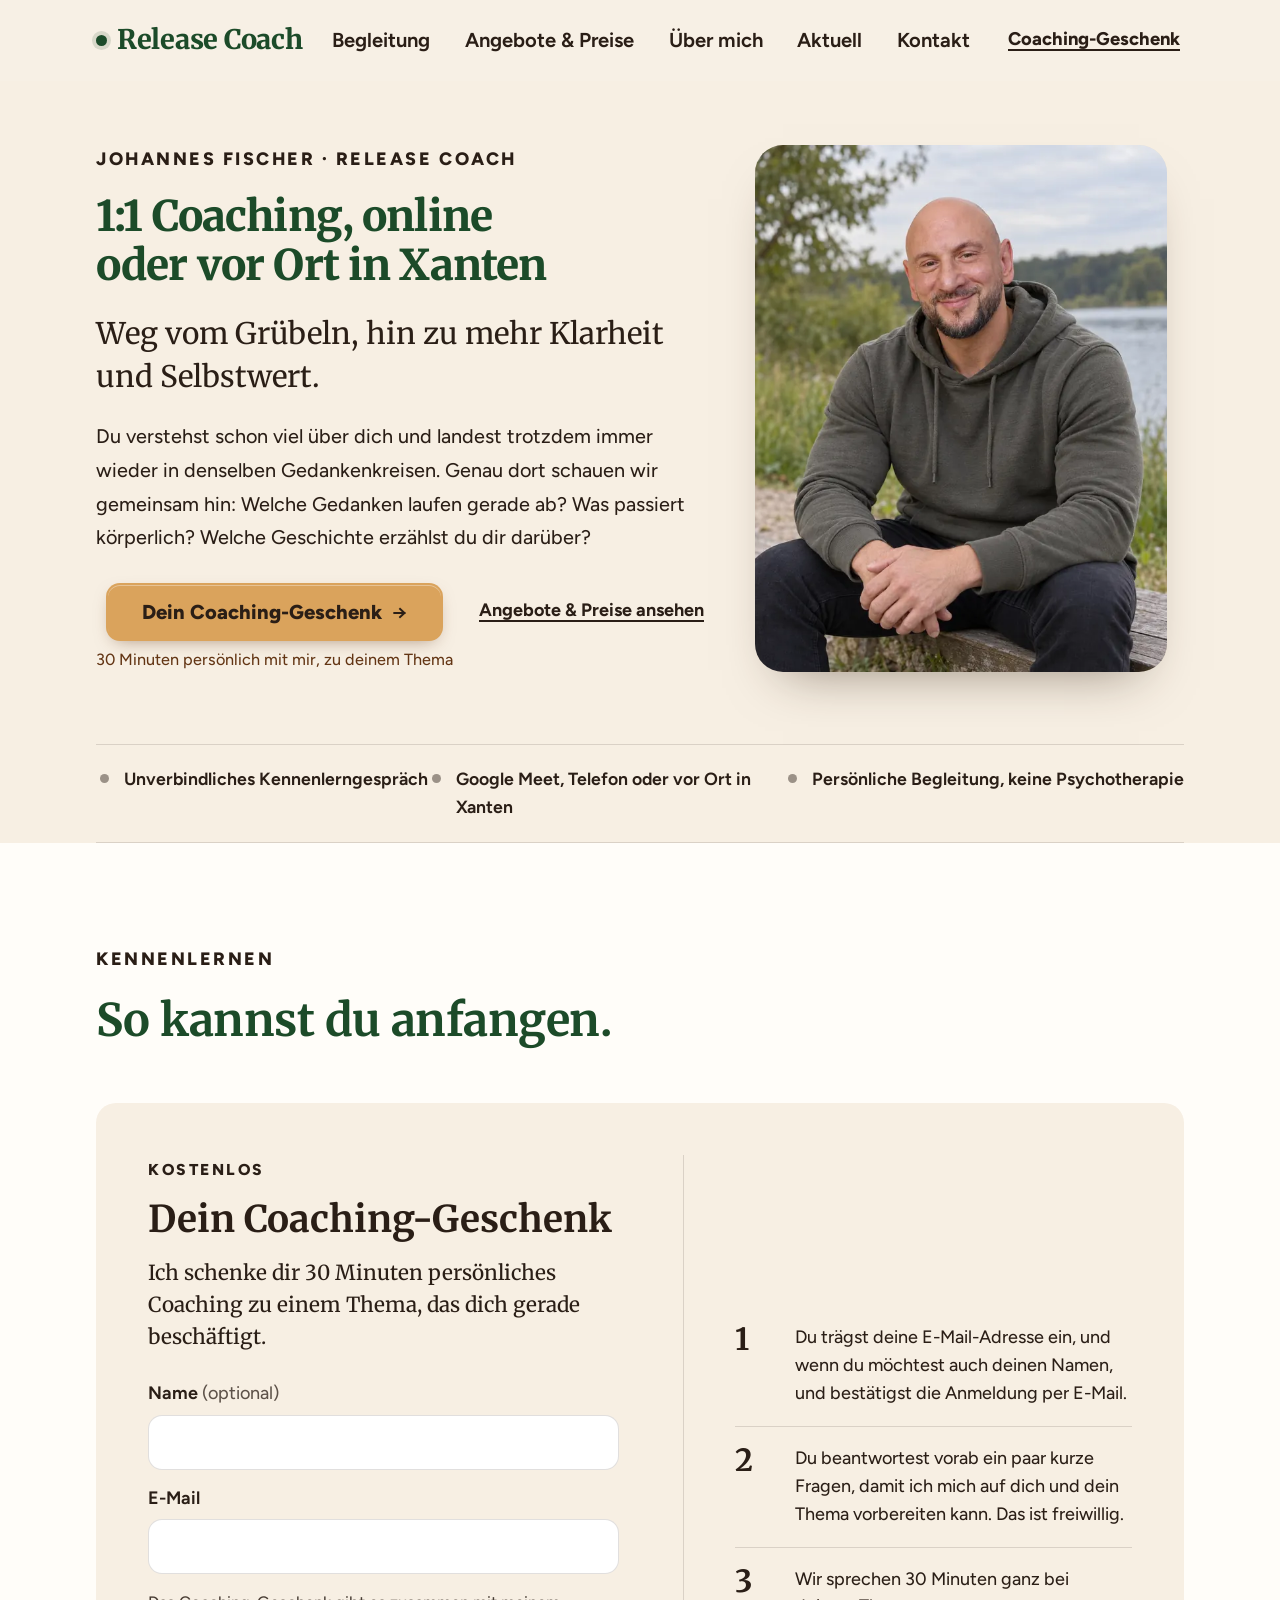
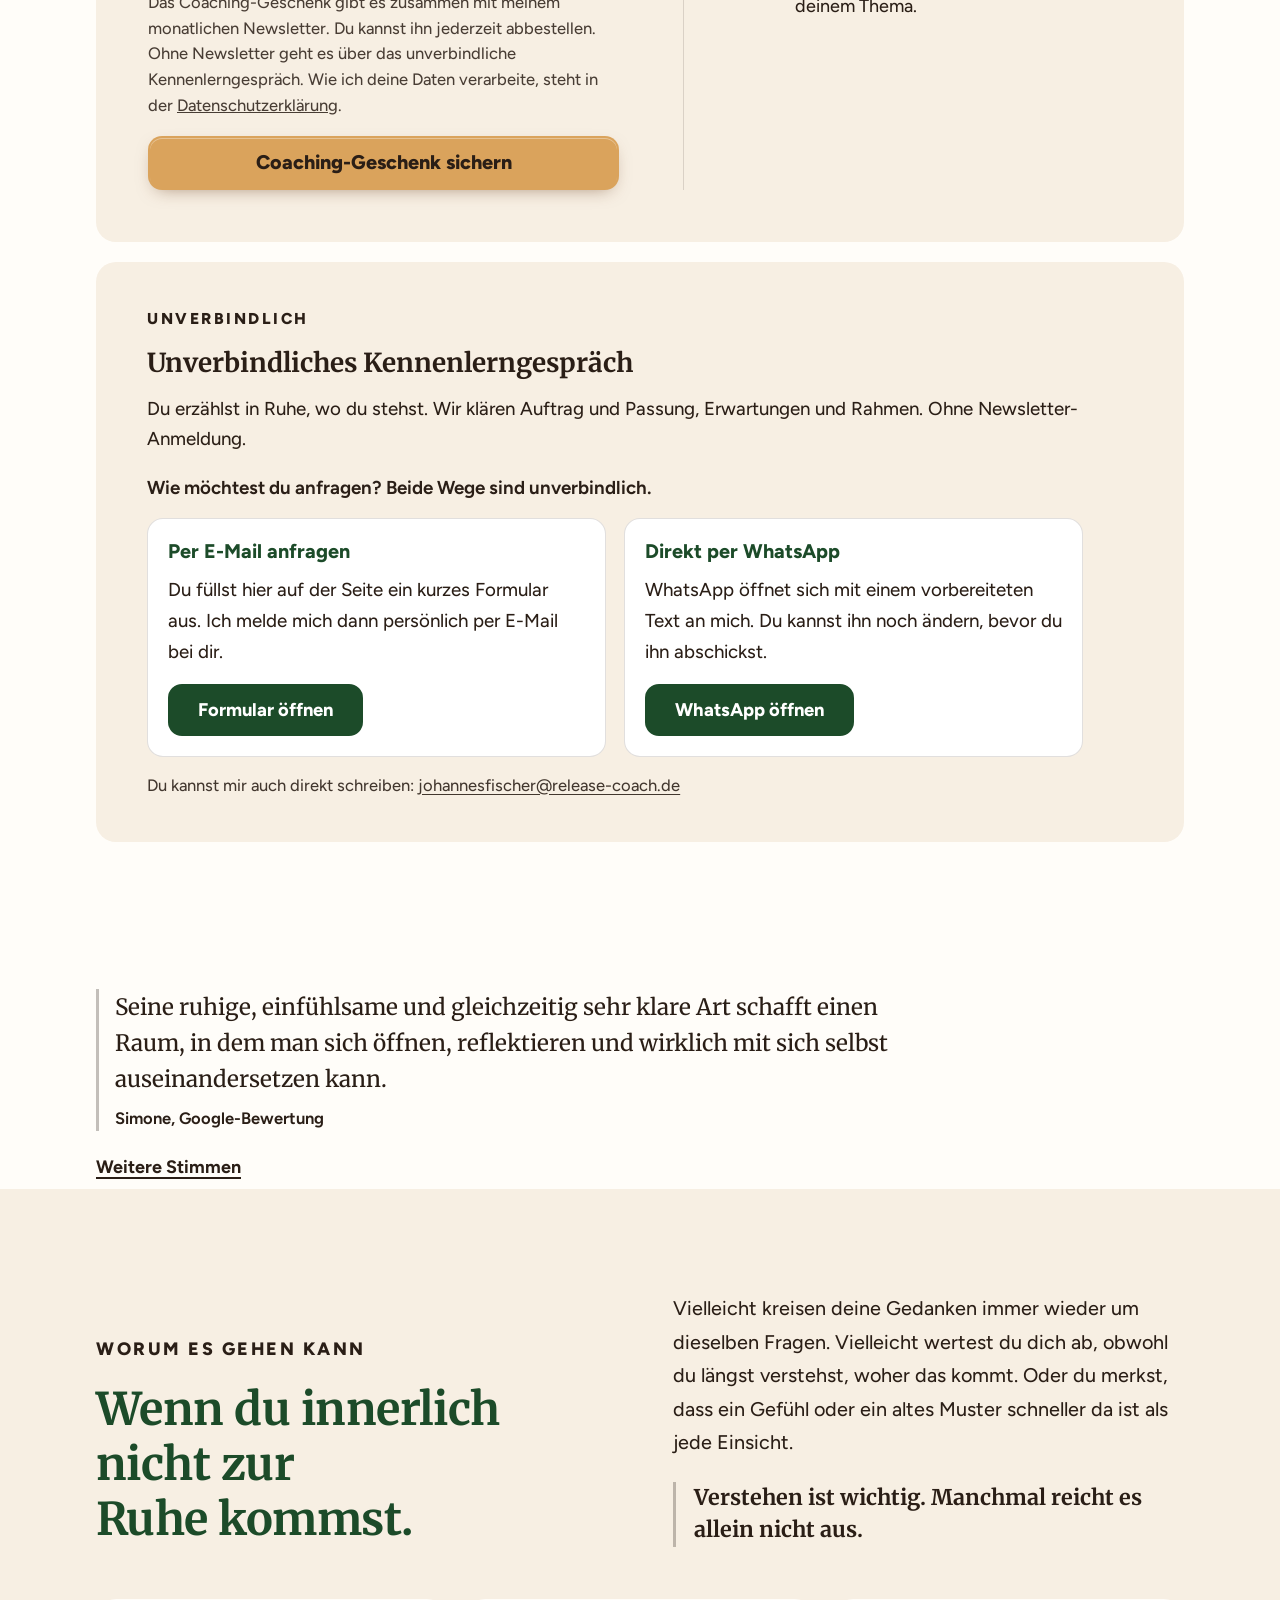
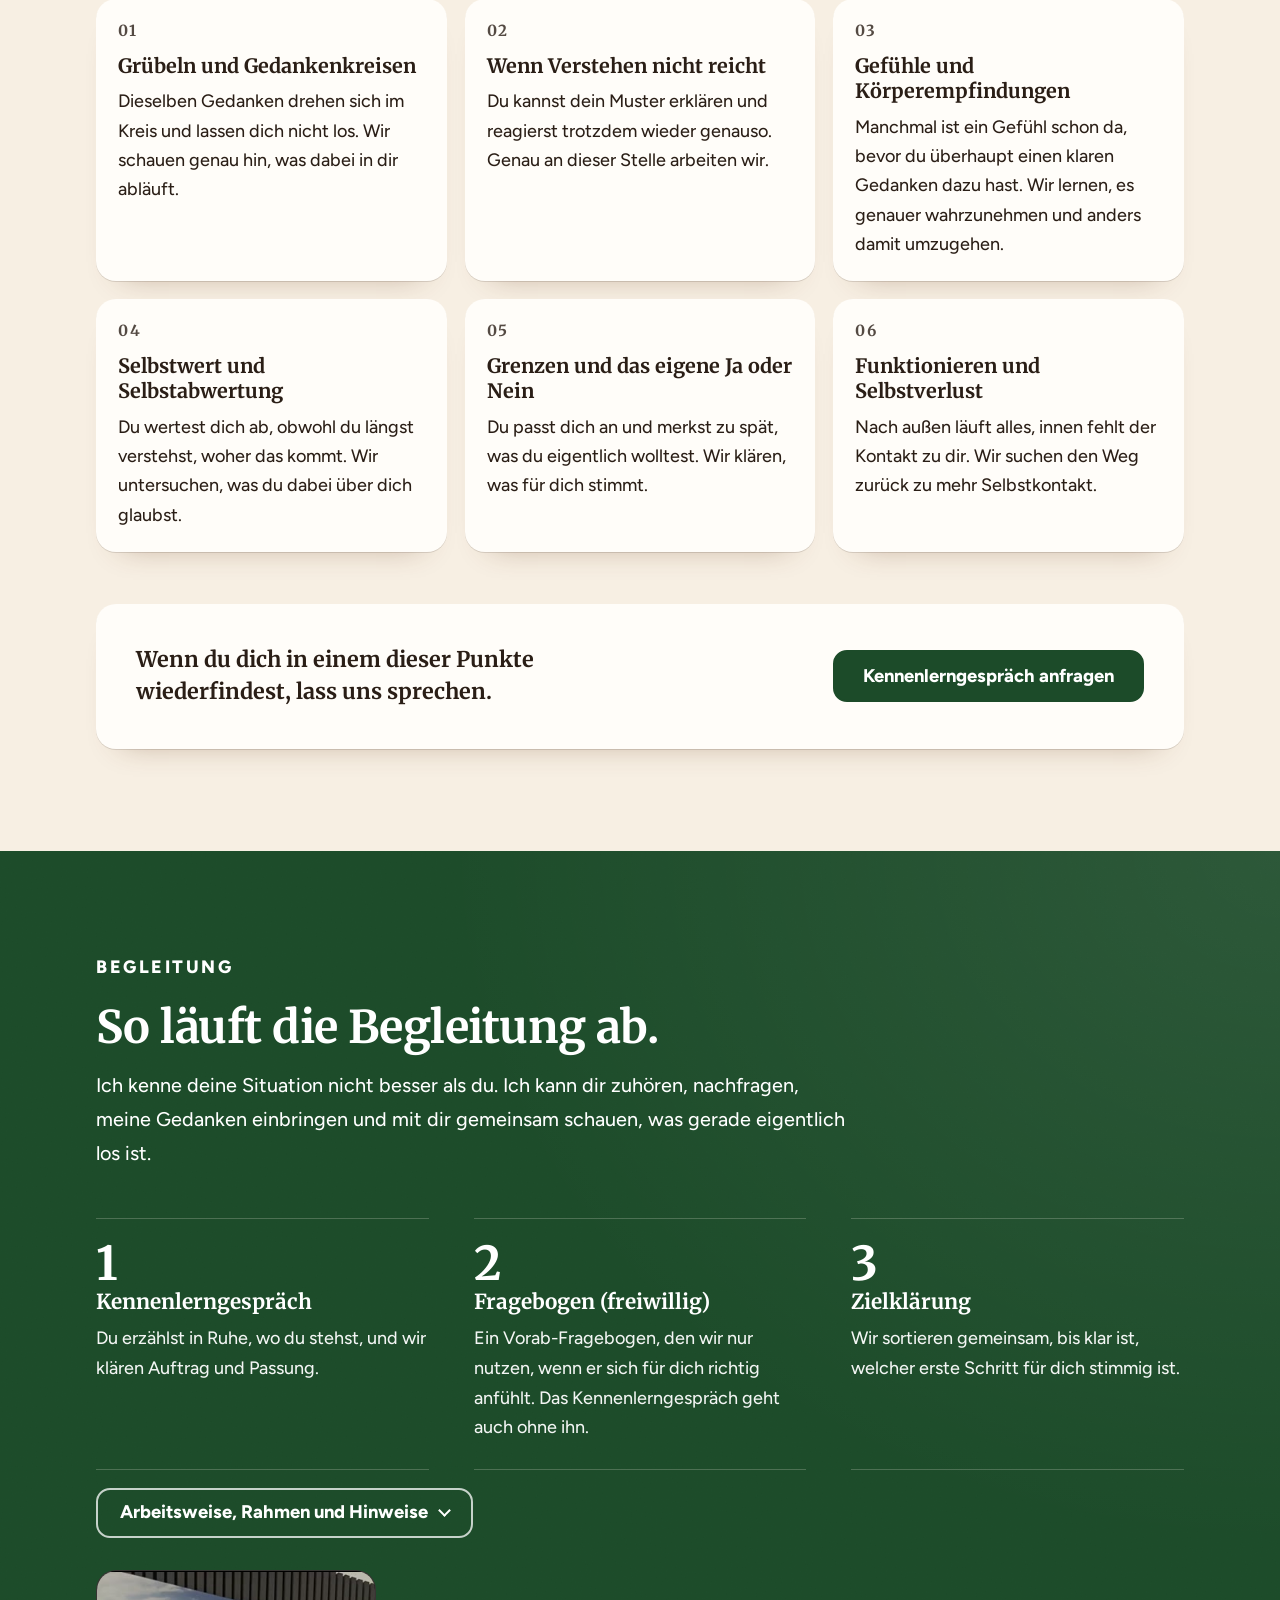
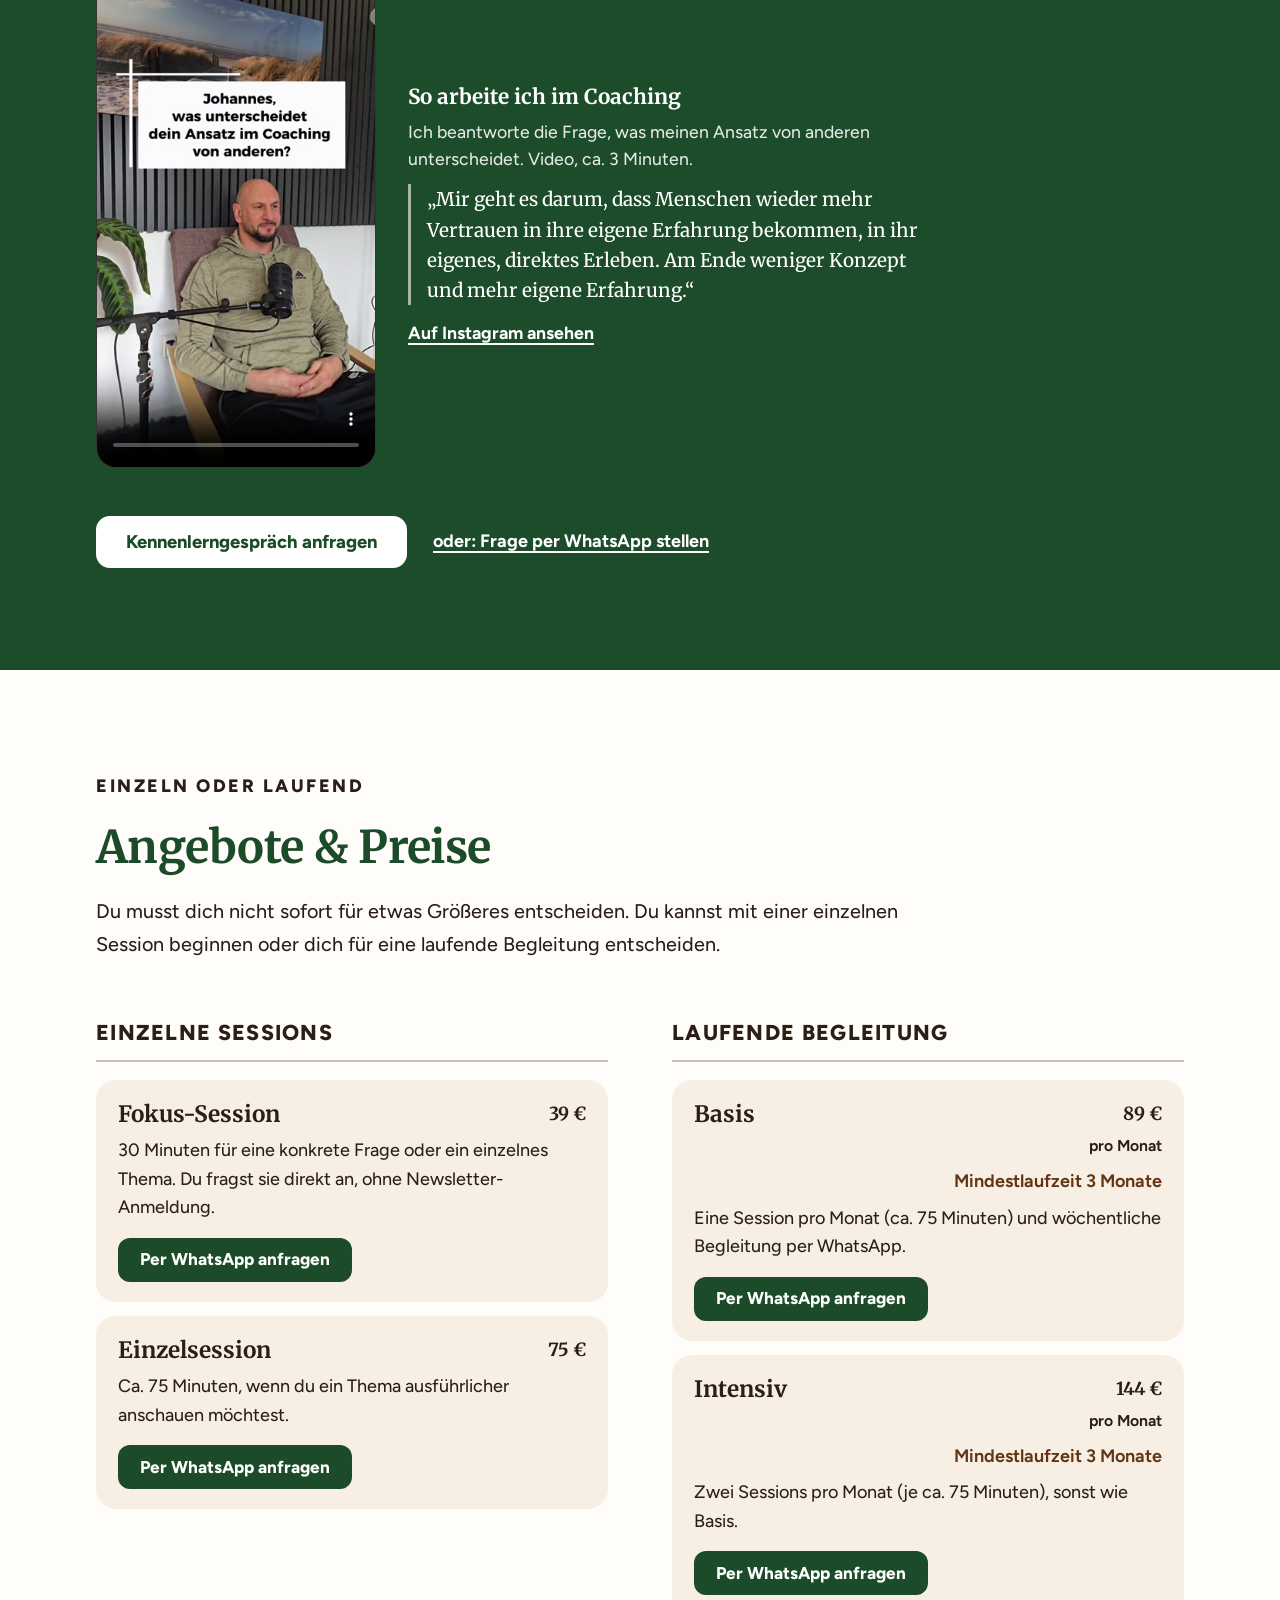
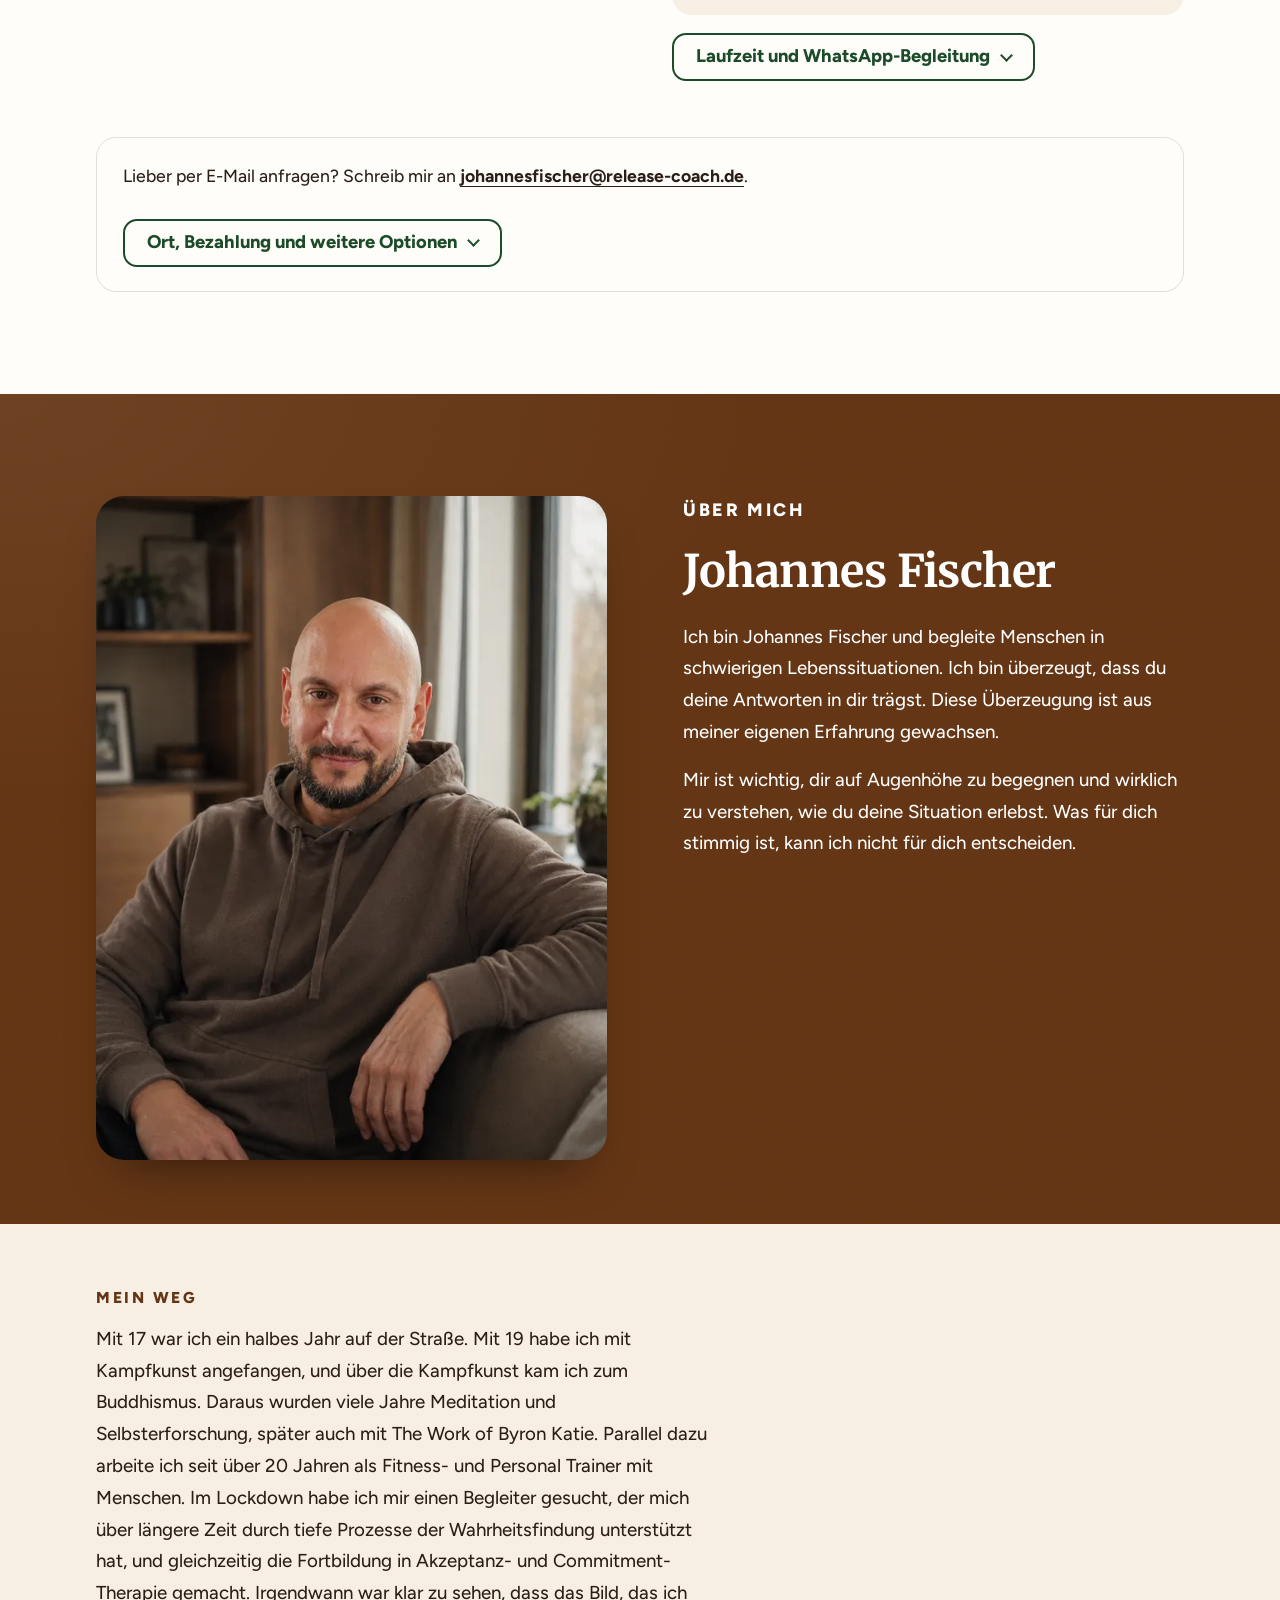
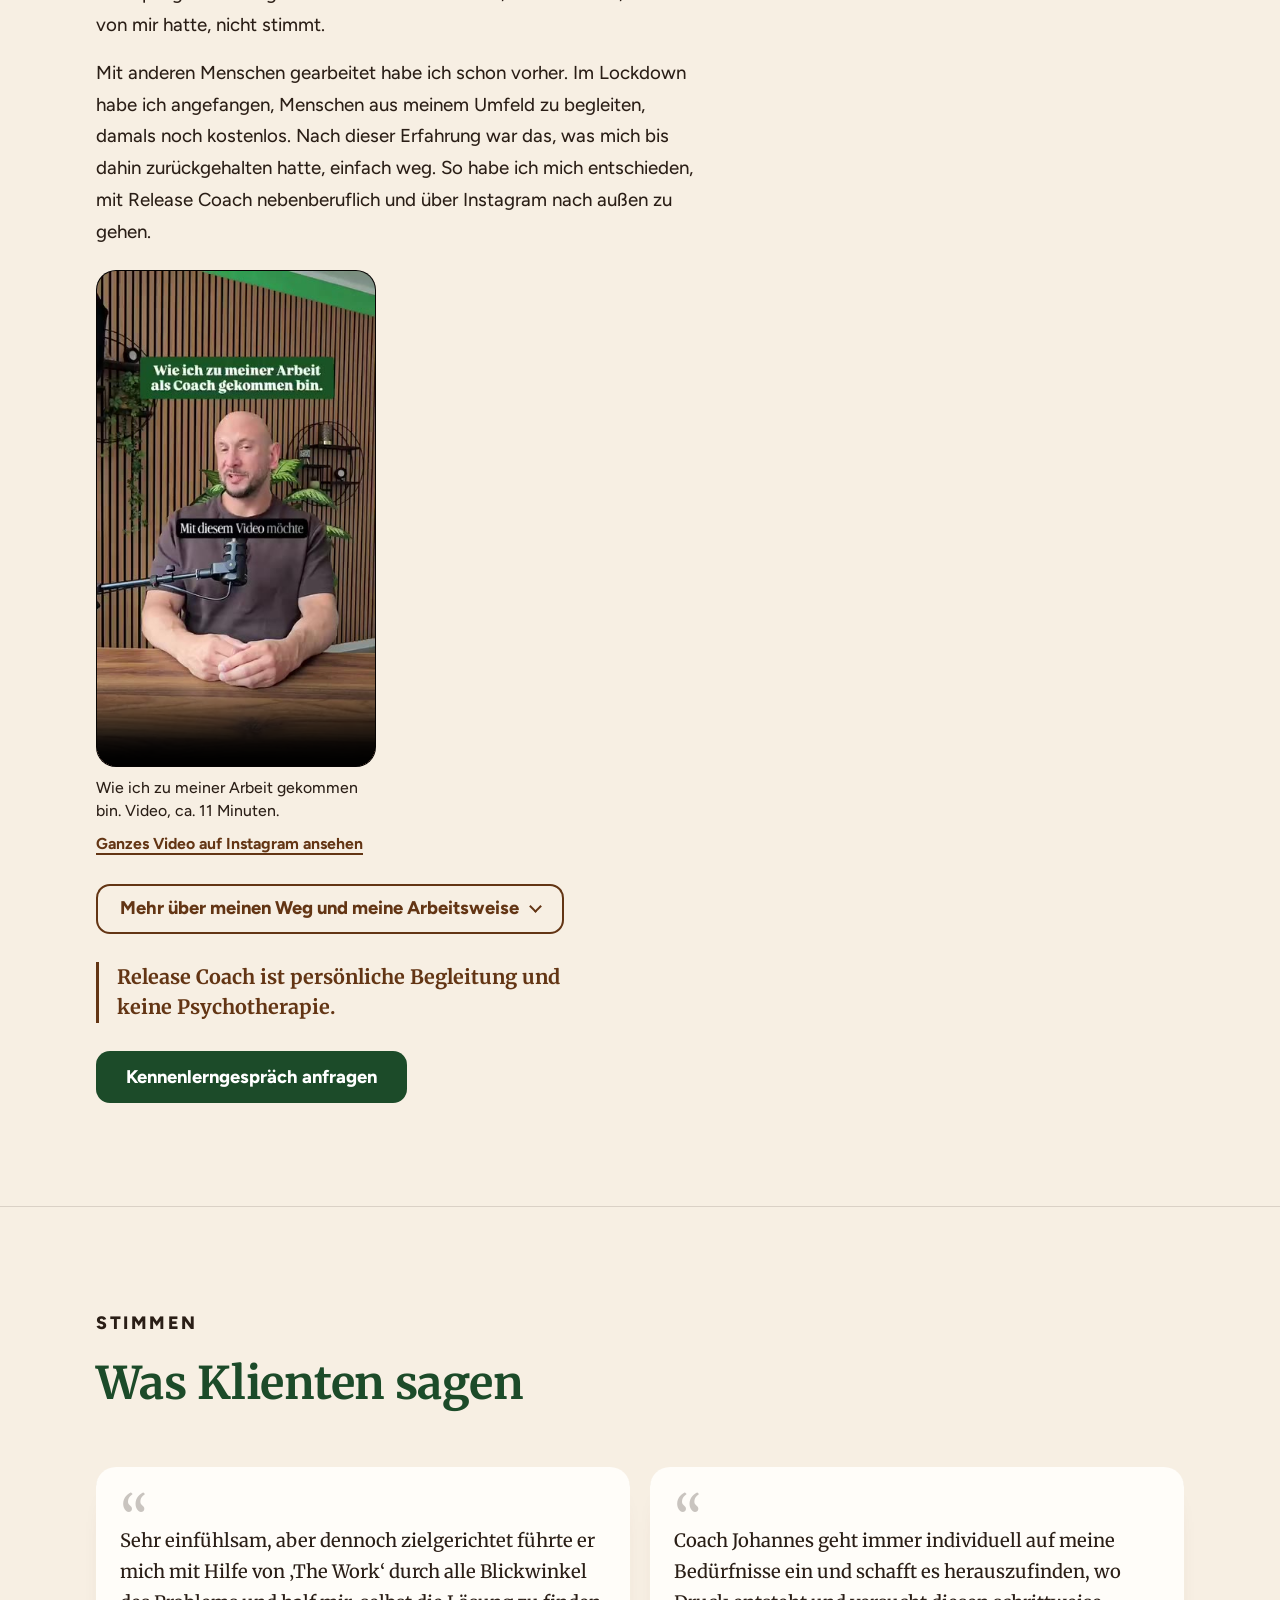
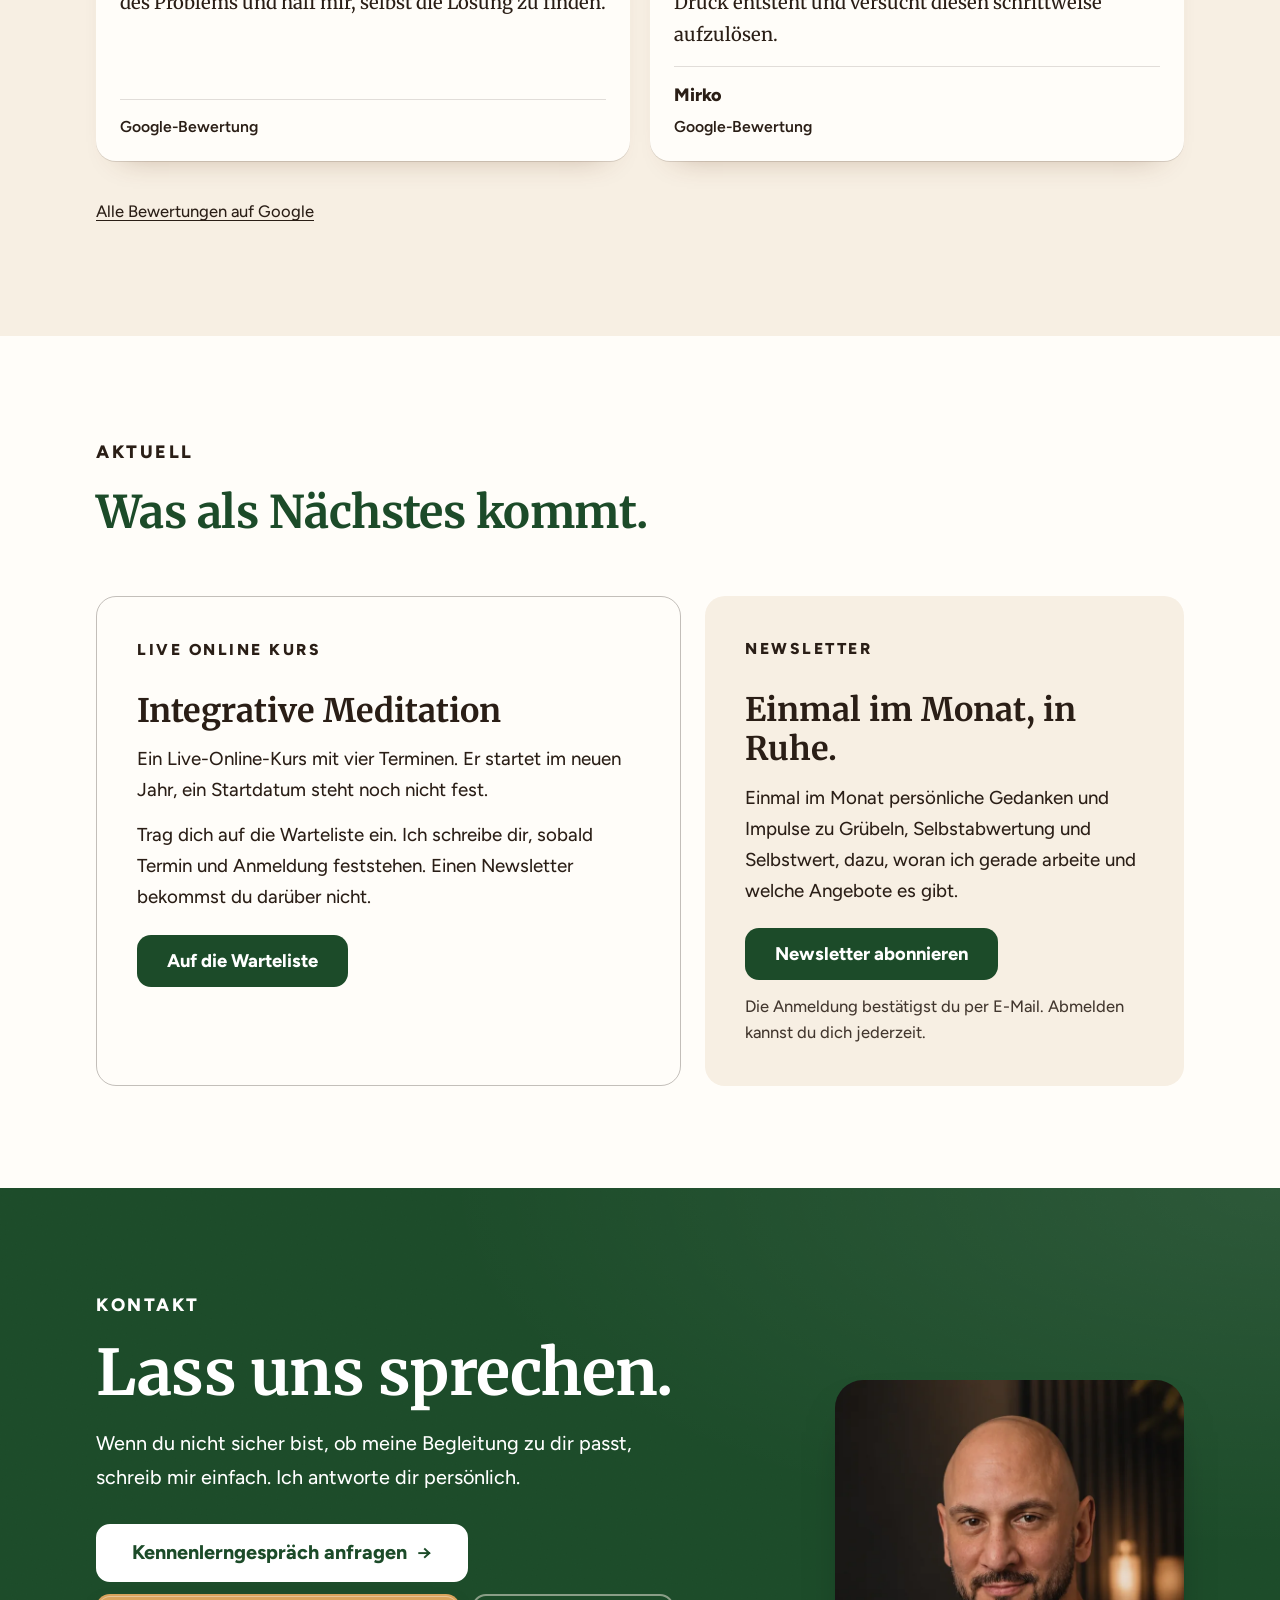
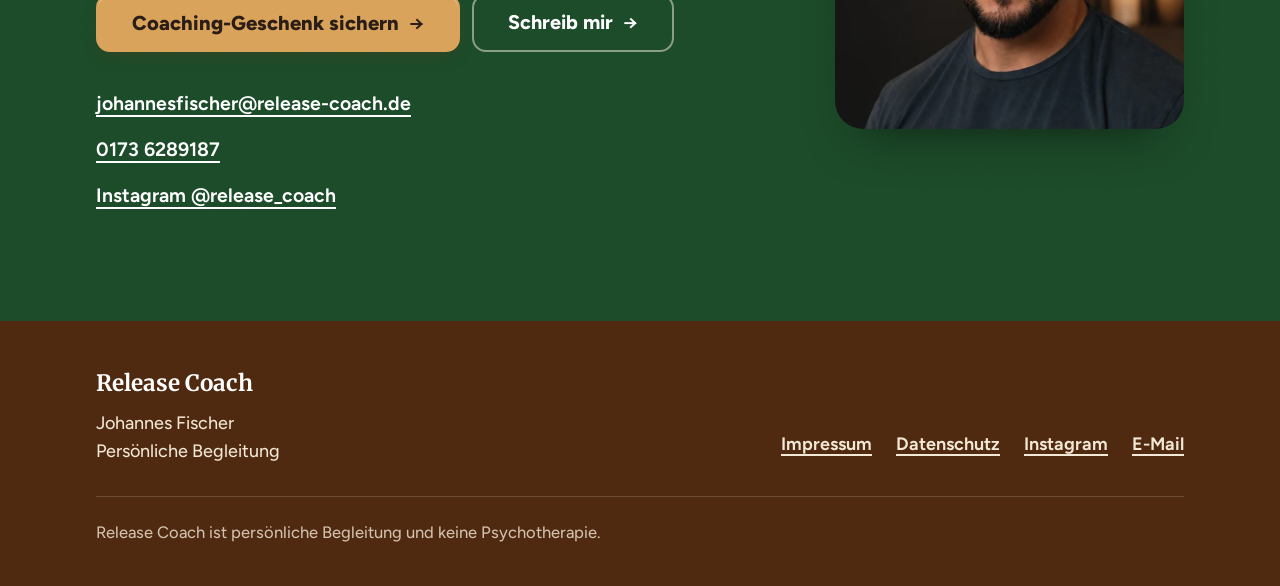
==== commit fc603e86: "Add files via upload" ====
--- a/index.html
+++ b/index.html
@@ -146,15 +146,52 @@
           <li><span>Du beantwortest vorab ein paar kurze Fragen, damit ich mich auf dich und dein Thema vorbereiten kann. Das ist freiwillig.</span></li>
           <li><span>Wir sprechen 30 Minuten ganz bei deinem Thema.</span></li>
         </ol>
-        <p class="gift-alt-lead only-mobile">Oder direkt:</p>
-        <a class="btn btn-outline gift-alt only-mobile" href="https://wa.me/491736289187?text=Hallo%20Johannes%2C%20ich%20interessiere%20mich%20f%C3%BCr%20ein%20unverbindliches%20Kennenlerngespr%C3%A4ch%20und%20w%C3%BCrde%20gerne%20kurz%20schauen%2C%20ob%20Deine%20Begleitung%20gerade%20zu%20meinem%20Thema%20passt" target="_blank" rel="noopener">Unverbindliches Kennenlerngespräch</a>
       </article>
-      <article class="intro-call hide-mobile">
+      <article class="intro-call choice" id="kennenlernen" aria-labelledby="kennenlernen-titel">
         <p class="tag tag-green">Unverbindlich</p>
-        <h3>Unverbindliches Kennenlerngespräch</h3>
-        <p>Du erzählst in Ruhe, wo du stehst. Wir klären Auftrag und Passung, Erwartungen und Rahmen. Ohne Newsletter-Anmeldung.</p>
-        <a class="btn btn-green" href="https://wa.me/491736289187?text=Hallo%20Johannes%2C%20ich%20interessiere%20mich%20f%C3%BCr%20ein%20unverbindliches%20Kennenlerngespr%C3%A4ch%20und%20w%C3%BCrde%20gerne%20kurz%20schauen%2C%20ob%20Deine%20Begleitung%20gerade%20zu%20meinem%20Thema%20passt" target="_blank" rel="noopener">Kennenlerngespräch per WhatsApp anfragen</a>
-        <p class="small-note">Lieber per E-Mail? <a href="mailto:johannesfischer@release-coach.de?subject=Kennenlerngespr%C3%A4ch">johannesfischer@release-coach.de</a></p>
+        <h3 id="kennenlernen-titel">Unverbindliches Kennenlerngespräch</h3>
+        <p class="choice-lead">Du erzählst in Ruhe, wo du stehst. Wir klären Auftrag und Passung, Erwartungen und Rahmen. Ohne Newsletter-Anmeldung.</p>
+        <p class="choice-ask">Wie möchtest du anfragen? Beide Wege sind unverbindlich.</p>
+        <div class="choice-options">
+          <div class="choice-option">
+            <h4 class="choice-title">Per E-Mail anfragen</h4>
+            <p class="choice-text">Du füllst hier auf der Seite ein kurzes Formular aus. Ich melde mich dann persönlich per E-Mail bei dir.</p>
+            <button type="button" class="btn btn-green" id="kl-mail-btn" aria-expanded="false" aria-controls="kennenlern-formular">Formular öffnen</button>
+          </div>
+          <div class="choice-option">
+            <h4 class="choice-title">Direkt per WhatsApp</h4>
+            <p class="choice-text">WhatsApp öffnet sich mit einem vorbereiteten Text an mich. Du kannst ihn noch ändern, bevor du ihn abschickst.</p>
+            <a class="btn btn-green" href="https://wa.me/491736289187?text=Hallo%20Johannes%2C%20ich%20interessiere%20mich%20f%C3%BCr%20ein%20unverbindliches%20Kennenlerngespr%C3%A4ch%20und%20w%C3%BCrde%20gerne%20kurz%20schauen%2C%20ob%20Deine%20Begleitung%20gerade%20zu%20meinem%20Thema%20passt" target="_blank" rel="noopener">WhatsApp öffnen</a>
+          </div>
+        </div>
+        <form class="site-form choice-form" id="kennenlern-formular" hidden novalidate>
+          <h4 class="choice-form-title">Anfrage für ein Kennenlerngespräch</h4>
+          <p class="form-error" id="kennenlern-fehler" role="alert" hidden tabindex="-1"></p>
+          <p>
+            <label for="kl-name">Name</label>
+            <input id="kl-name" name="name" type="text" autocomplete="name" maxlength="200" required>
+          </p>
+          <p>
+            <label for="kl-email">E-Mail</label>
+            <input id="kl-email" name="email" type="email" autocomplete="email" inputmode="email" maxlength="200" required>
+          </p>
+          <p>
+            <label for="kl-anliegen">Worum geht es dir? <span class="optional">(optional)</span></label>
+            <textarea id="kl-anliegen" name="anliegen" rows="3" maxlength="2000" placeholder="Ein, zwei Sätze reichen."></textarea>
+          </p>
+          <p>
+            <label for="kl-zeiten">Wunschzeiten <span class="optional">(optional)</span></label>
+            <input id="kl-zeiten" name="zeiten" type="text" autocomplete="off" maxlength="300" placeholder="z. B. freitags vormittags oder abends">
+          </p>
+          <p class="hp" aria-hidden="true">
+            <label for="kl-website">Website</label>
+            <input id="kl-website" name="website" type="text" tabindex="-1" autocomplete="off">
+          </p>
+          <p class="gift-note">Deine Angaben kommen als E-Mail bei mir an. Ich nutze sie nur, um dir zu antworten. Mehr dazu steht in der <a href="datenschutz.html">Datenschutzerklärung</a>.</p>
+          <button type="submit" class="btn btn-green">Anfrage abschicken</button>
+        </form>
+        <p class="gift-form-done choice-done" id="kennenlern-hinweis" hidden tabindex="-1"></p>
+        <p class="small-note">Du kannst mir auch direkt schreiben: <a href="mailto:johannesfischer@release-coach.de?subject=Kennenlerngespr%C3%A4ch">johannesfischer@release-coach.de</a></p>
       </article>
     </div>
   </div>
@@ -215,7 +252,7 @@
     <div class="themes-foot">
       <p class="invite">Wenn du dich in einem dieser Punkte wiederfindest, lass uns sprechen.</p>
       <div class="btn-row">
-        <a class="btn btn-light" href="https://wa.me/491736289187?text=Hallo%20Johannes%2C%20ich%20interessiere%20mich%20f%C3%BCr%20ein%20unverbindliches%20Kennenlerngespr%C3%A4ch%20und%20w%C3%BCrde%20gerne%20kurz%20schauen%2C%20ob%20Deine%20Begleitung%20gerade%20zu%20meinem%20Thema%20passt" target="_blank" rel="noopener">Kennenlerngespräch anfragen</a>
+        <a class="btn btn-light" href="#kennenlernen">Kennenlerngespräch anfragen</a>
       </div>
     </div>
   </div>
@@ -286,7 +323,7 @@
     </figure>
 
     <div class="flow-foot">
-      <a class="btn btn-light" href="https://wa.me/491736289187?text=Hallo%20Johannes%2C%20ich%20interessiere%20mich%20f%C3%BCr%20ein%20unverbindliches%20Kennenlerngespr%C3%A4ch%20und%20w%C3%BCrde%20gerne%20kurz%20schauen%2C%20ob%20Deine%20Begleitung%20gerade%20zu%20meinem%20Thema%20passt" target="_blank" rel="noopener">Kennenlerngespräch anfragen</a>
+      <a class="btn btn-light" href="#kennenlernen">Kennenlerngespräch anfragen</a>
       <a class="textlink" href="https://wa.me/491736289187?text=Hallo%20Johannes%2C%20ich%20w%C3%BCrde%20gerne%20mehr%20dar%C3%BCber%20erfahren%2C%20wie%20deine%20Begleitung%20abl%C3%A4uft." target="_blank" rel="noopener">oder: Frage per WhatsApp stellen</a>
     </div>
   </div>
@@ -432,7 +469,7 @@
         </div>
       </details>
       <p class="boundary">Release Coach ist persönliche Begleitung und keine Psychotherapie.</p>
-      <a class="btn btn-green" href="https://wa.me/491736289187?text=Hallo%20Johannes%2C%20ich%20interessiere%20mich%20f%C3%BCr%20ein%20unverbindliches%20Kennenlerngespr%C3%A4ch%20und%20w%C3%BCrde%20gerne%20kurz%20schauen%2C%20ob%20Deine%20Begleitung%20gerade%20zu%20meinem%20Thema%20passt" target="_blank" rel="noopener">Kennenlerngespräch anfragen</a>
+      <a class="btn btn-green" href="#kennenlernen">Kennenlerngespräch anfragen</a>
     </div>
     </div>
   </div>
@@ -496,7 +533,7 @@
       <h2>Lass uns sprechen.</h2>
       <p class="big">Wenn du nicht sicher bist, ob meine Begleitung zu dir passt, schreib mir einfach. Ich antworte dir persönlich.</p>
       <div class="contact-cta">
-        <a class="btn btn-light btn-lg" href="https://wa.me/491736289187?text=Hallo%20Johannes%2C%20ich%20interessiere%20mich%20f%C3%BCr%20ein%20unverbindliches%20Kennenlerngespr%C3%A4ch%20und%20w%C3%BCrde%20gerne%20kurz%20schauen%2C%20ob%20Deine%20Begleitung%20gerade%20zu%20meinem%20Thema%20passt" target="_blank" rel="noopener">Kennenlerngespräch anfragen</a>
+        <a class="btn btn-light btn-lg" href="#kennenlernen">Kennenlerngespräch anfragen</a>
         <a class="btn btn-gold btn-lg" href="#geschenk">Coaching-Geschenk sichern</a>
         <button type="button" class="btn btn-ghost btn-lg" id="schreib-mir-btn" aria-expanded="false" aria-controls="kontaktformular">Schreib mir</button>
       </div>
@@ -705,6 +742,74 @@
     });
   })();
 
+  /* ----- Kennenlerngespräch: Auswahl und Formular ----- */
+  (function(){
+    var form=document.getElementById('kennenlern-formular');
+    var openBtn=document.getElementById('kl-mail-btn');
+    var done=document.getElementById('kennenlern-hinweis');
+    var err=document.getElementById('kennenlern-fehler');
+    if(!form||!openBtn) return;
+
+    openBtn.addEventListener('click', function(){
+      form.hidden=false;
+      openBtn.setAttribute('aria-expanded','true');
+      form.scrollIntoView({block:'start'});
+      var first=form.querySelector('input:not([tabindex="-1"])');
+      if(first) first.focus({preventScroll:true});
+    });
+
+    function payload(){
+      var anliegen=(form.elements.anliegen.value||'').trim();
+      return {
+        typ:'kennenlernen',
+        name:(form.elements.name.value||'').trim(),
+        email:(form.elements.email.value||'').trim(),
+        zeiten:(form.elements.zeiten.value||'').trim(),
+        nachricht:'Anfrage für ein unverbindliches Kennenlerngespräch.\n\nWorum es geht: '+(anliegen||'–'),
+        website:(form.elements.website && form.elements.website.value)||'',
+        startedAt:startedAt
+      };
+    }
+    function validate(data){
+      if(!data.name) return 'Bitte trag deinen Namen ein.';
+      if(!data.email||!emailRe.test(data.email)) return 'Bitte trag eine gültige E-Mail-Adresse ein.';
+      return '';
+    }
+    function sendViaMailto(data){
+      var body=['Name: '+data.name,'E-Mail: '+data.email,'Wunschzeiten: '+(data.zeiten||'–'),'',data.nachricht].join('\n');
+      var a=document.createElement('a'); a.hidden=true;
+      a.href='mailto:johannesfischer@release-coach.de?subject='+encodeURIComponent('Kennenlerngespräch')+'&body='+encodeURIComponent(body);
+      form.appendChild(a); a.click();
+    }
+    function finish(fallback){
+      form.hidden=true;
+      done.innerHTML=fallback
+        ? 'Dein E-Mail-Programm sollte sich jetzt mit der Anfrage öffnen. Wenn das nicht klappt, schreib mir einfach direkt an <a href="mailto:johannesfischer@release-coach.de">johannesfischer@release-coach.de</a> oder ruf an unter <a href="tel:+491736289187">0173 6289187</a>.'
+        : 'Danke dir, deine Anfrage ist bei mir angekommen. Ich melde mich persönlich per E-Mail bei dir.';
+      done.hidden=false;
+      done.scrollIntoView({block:'center'});
+      done.focus({preventScroll:true});
+    }
+    form.addEventListener('submit', function(e){
+      e.preventDefault();
+      var data=payload();
+      var msg=validate(data);
+      if(msg){ setError(err, msg); return; }
+      setError(err, '');
+      var btn=form.querySelector('button[type="submit"]');
+      if(btn) btn.disabled=true;
+      sendViaWorker('/kontakt', data).then(function(){ finish(false); }).catch(function(ex){
+        if(ex && ex.status && ex.status>=400 && ex.status<500 && ex.status!==429){
+          setError(err, ex.userMessage || 'Bitte prüfe deine Angaben.');
+          if(btn) btn.disabled=false;
+          return;
+        }
+        sendViaMailto(data);
+        finish(true);
+      });
+    });
+  })();
+
   /* ----- Coaching-Geschenk ----- */
   (function(){
     var form=document.getElementById('geschenk-formular');
--- a/style.css
+++ b/style.css
@@ -796,3 +796,36 @@
 @media (min-width:600px){
   .contact-form .btn{width:auto}
 }
+
+/* v13: Kennenlerngespräch – ruhige Auswahl zwischen E-Mail und WhatsApp */
+#kennenlernen{scroll-margin-top:76px}
+.choice{display:flex;flex-direction:column;gap:14px;align-items:stretch}
+.choice .btn{margin-top:0}
+.choice-lead{font-size:1.04rem;line-height:1.6}
+.choice-ask{font-weight:650;margin-top:4px}
+.choice-options{display:grid;gap:14px}
+.choice-option{background:#fff;border:1.5px solid var(--line);border-radius:16px;padding:20px;display:flex;flex-direction:column;gap:10px}
+.choice-title{font-family:var(--sans);font-size:1.1rem;font-weight:750;line-height:1.3;color:var(--green);margin:0}
+.choice-text{font-size:.98rem;line-height:1.55;margin:0;flex:1}
+.choice-option .btn{width:100%;margin-top:6px}
+.choice-form{background:#fff;border:1.5px solid var(--line);border-radius:16px;padding:20px;margin-top:0}
+.choice-form[hidden],.choice-done[hidden]{display:none}
+.choice-form-title{font-family:var(--sans);font-size:1.1rem;font-weight:750;color:var(--green);margin:0}
+.choice-form .btn{width:100%}
+.choice-done{background:#fff;border-radius:16px;padding:20px;line-height:1.6}
+.choice .small-note{margin-top:2px}
+@media (min-width:700px){
+  .choice-options{grid-template-columns:1fr 1fr;gap:18px}
+  .choice-option .btn,.choice-form .btn{width:auto;align-self:flex-start;justify-self:start}
+}
+@media (min-width:1000px){
+  .intro-call.choice{display:flex;padding:clamp(28px,3.5vw,44px) clamp(28px,4vw,52px)}
+  .intro-call.choice .tag,.intro-call.choice h3{margin-bottom:0}
+  .intro-call.choice .btn{margin:6px 0 0}
+  .intro-call.choice .small-note{margin:2px 0 0}
+  .choice-form{max-width:44rem}
+}
+#coaching-geschenk .intro-call.choice{display:flex;flex-direction:column;align-items:stretch}
+#coaching-geschenk .intro-call.choice .btn{grid-column:auto;grid-row:auto;margin:6px 0 0;align-self:stretch}
+#coaching-geschenk .intro-call.choice .small-note{grid-column:auto;grid-row:auto;margin:2px 0 0}
+@media (min-width:700px){#coaching-geschenk .intro-call.choice .btn{align-self:flex-start}.choice-options,.choice-lead,.choice-ask{max-width:52rem}}
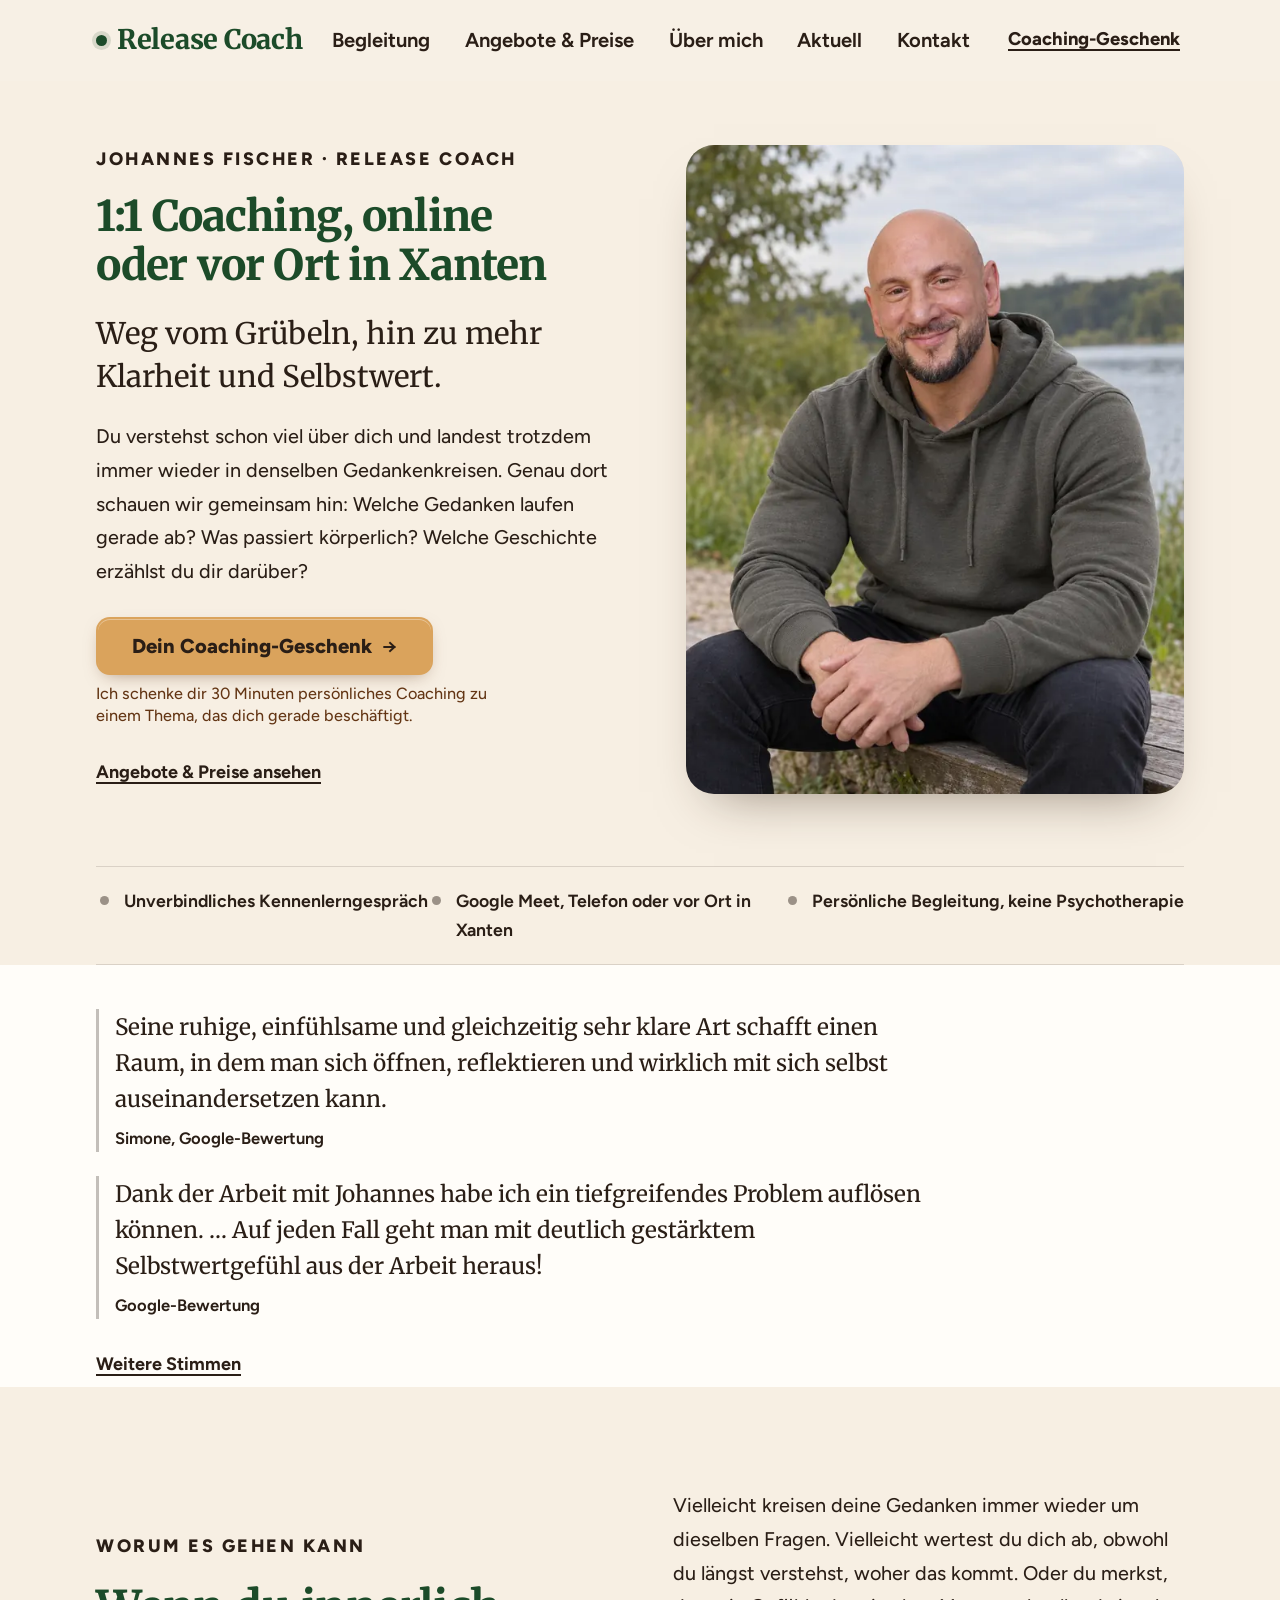
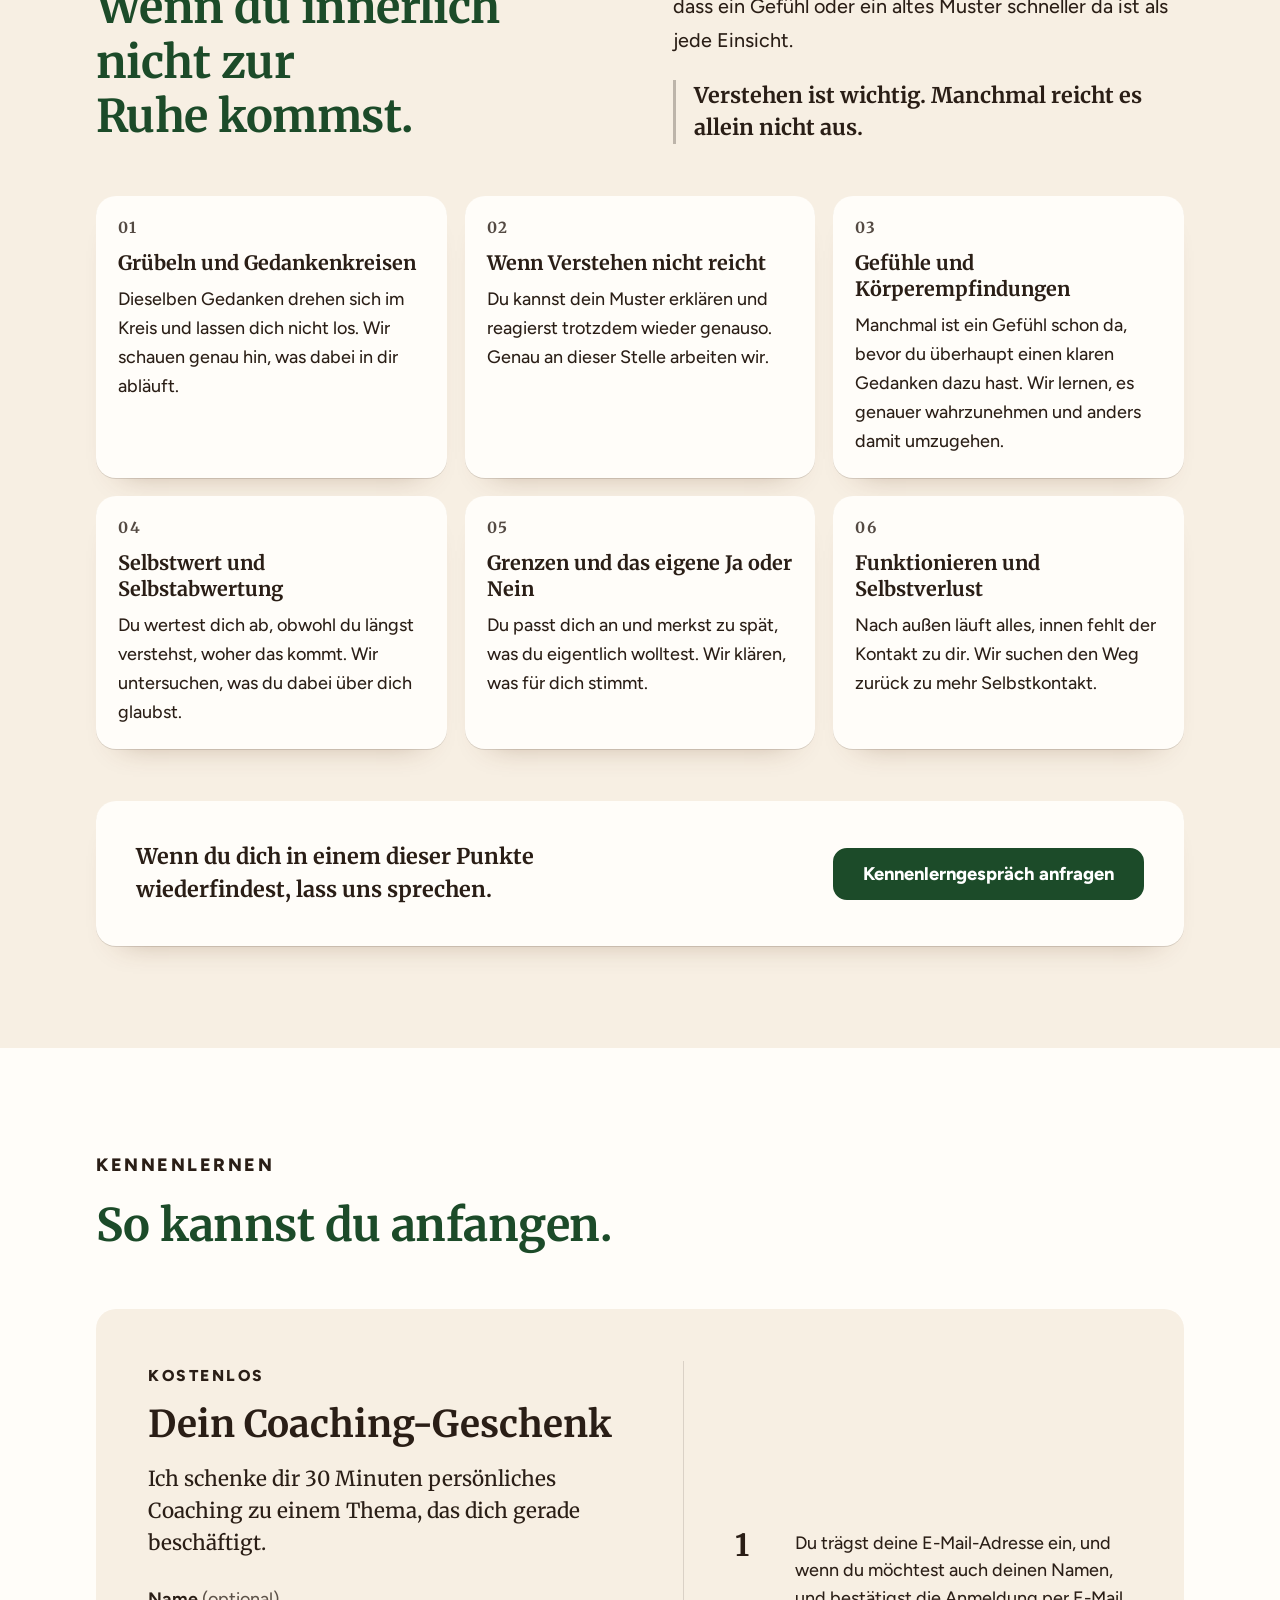
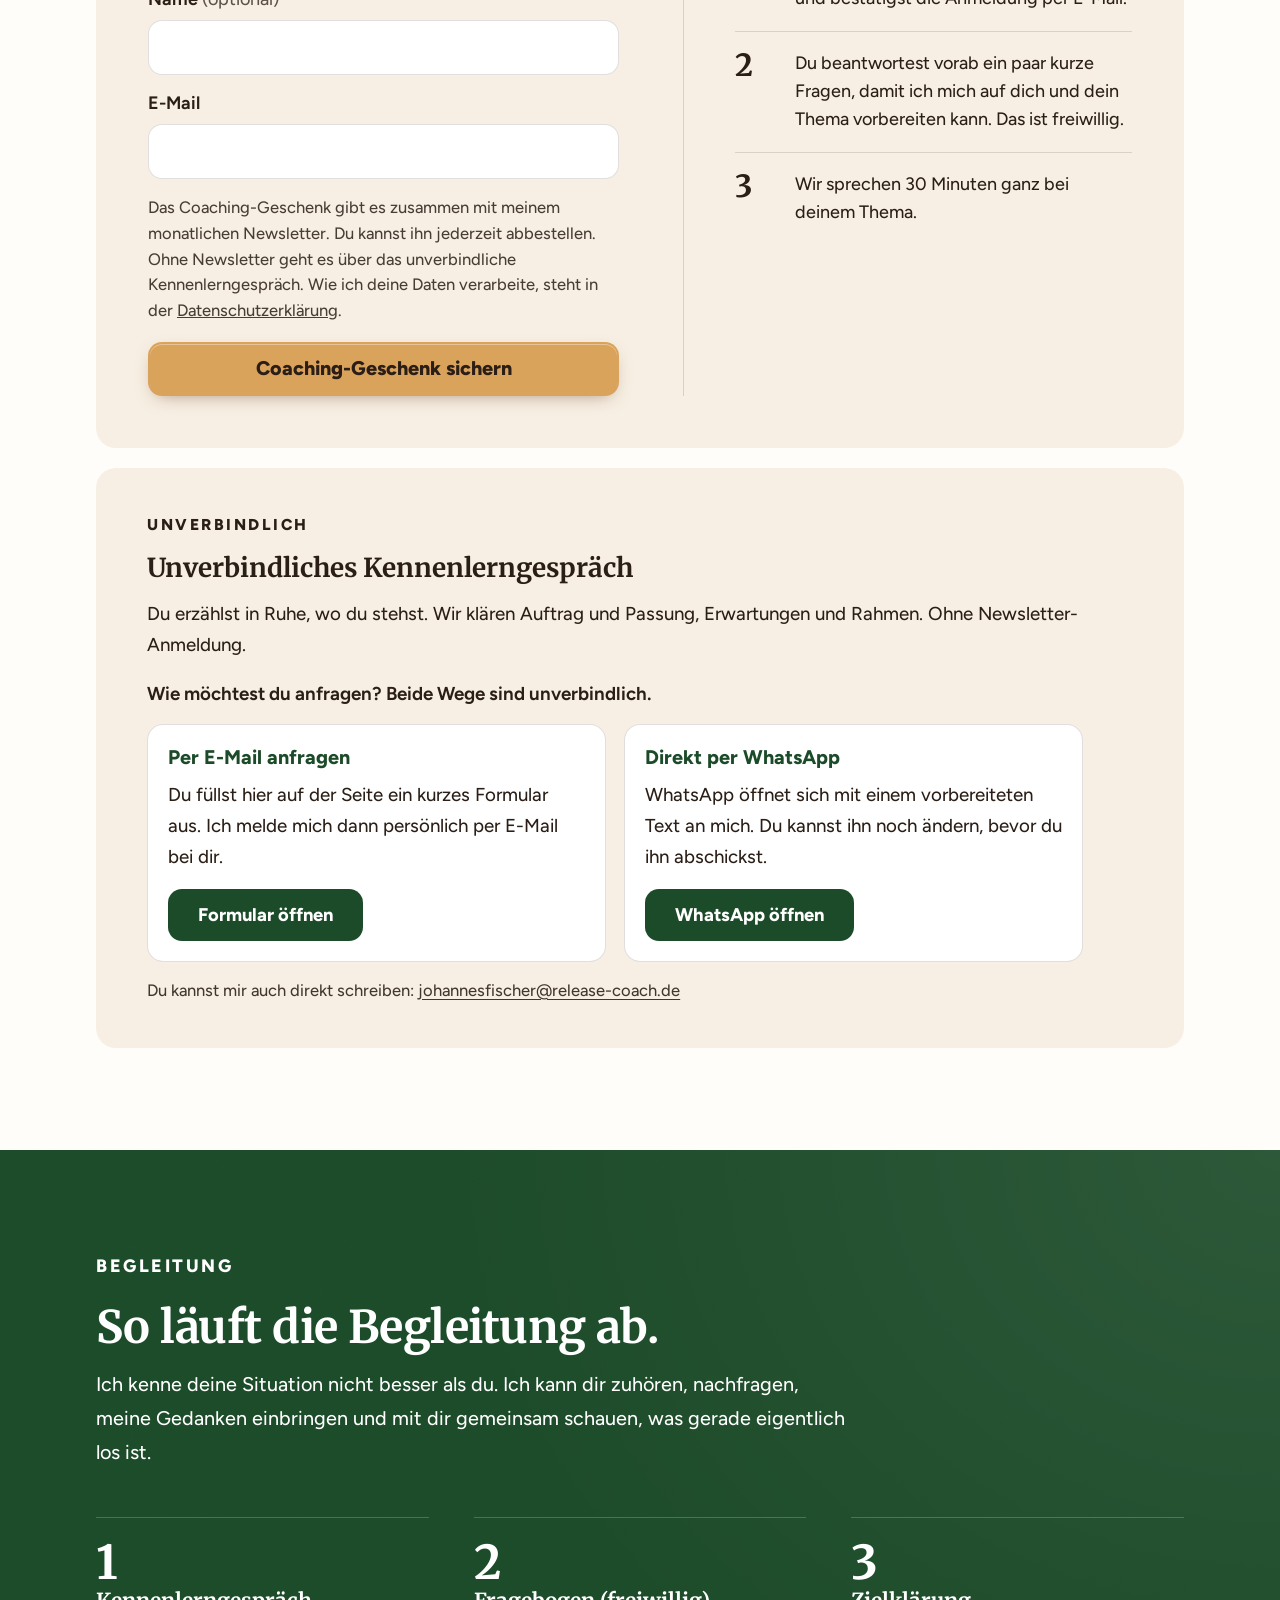
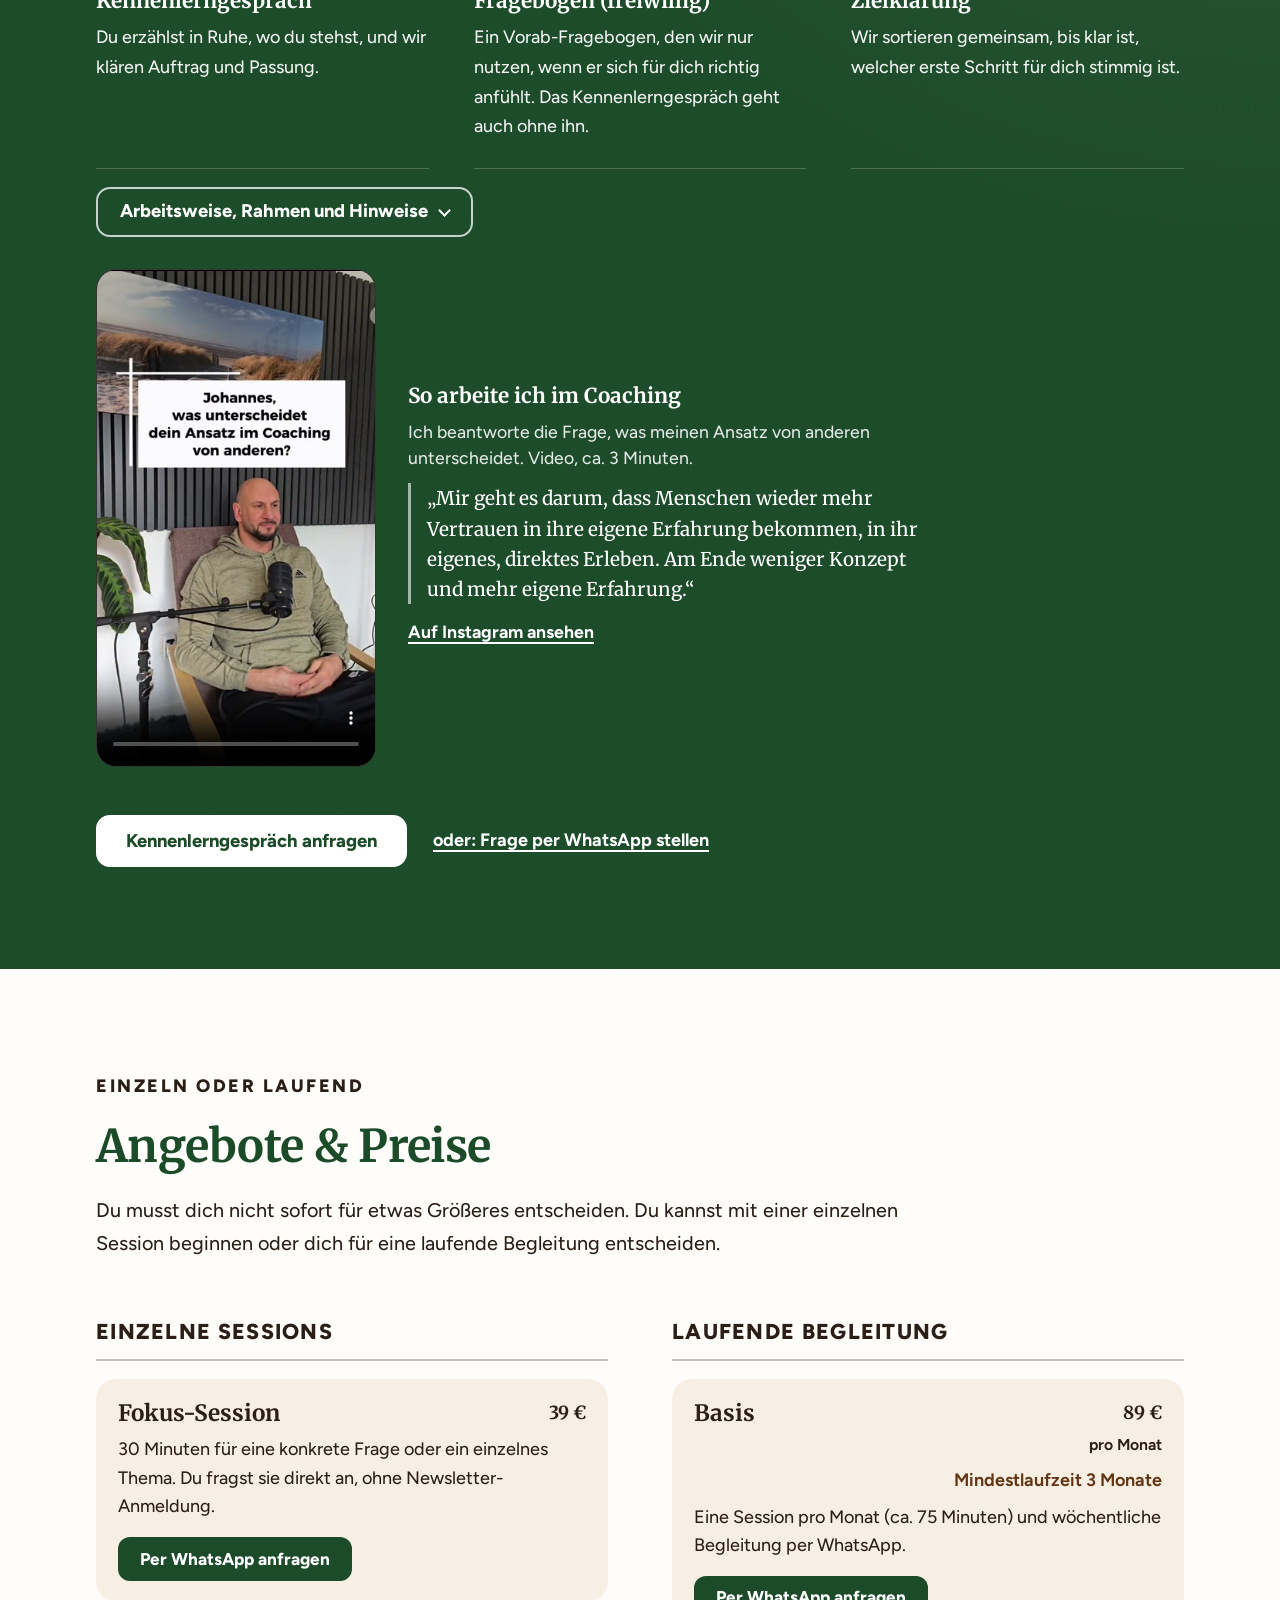
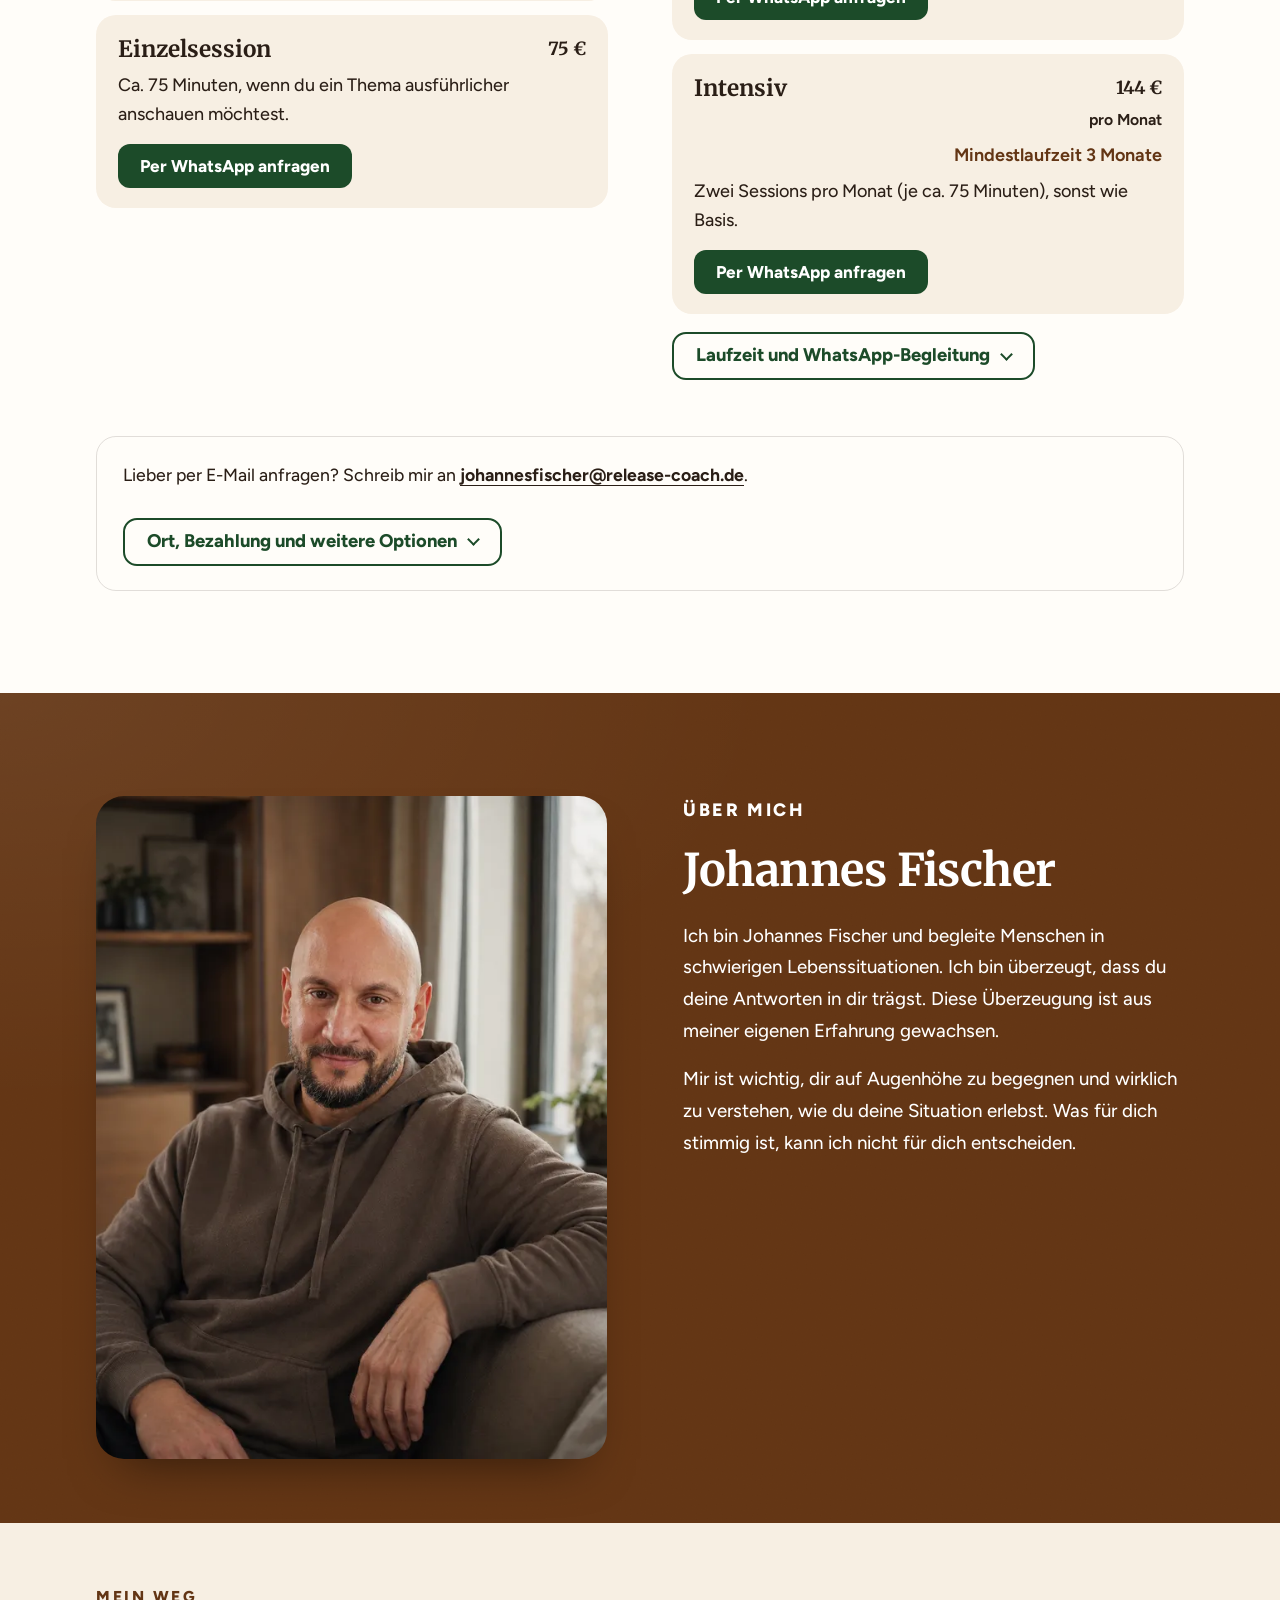
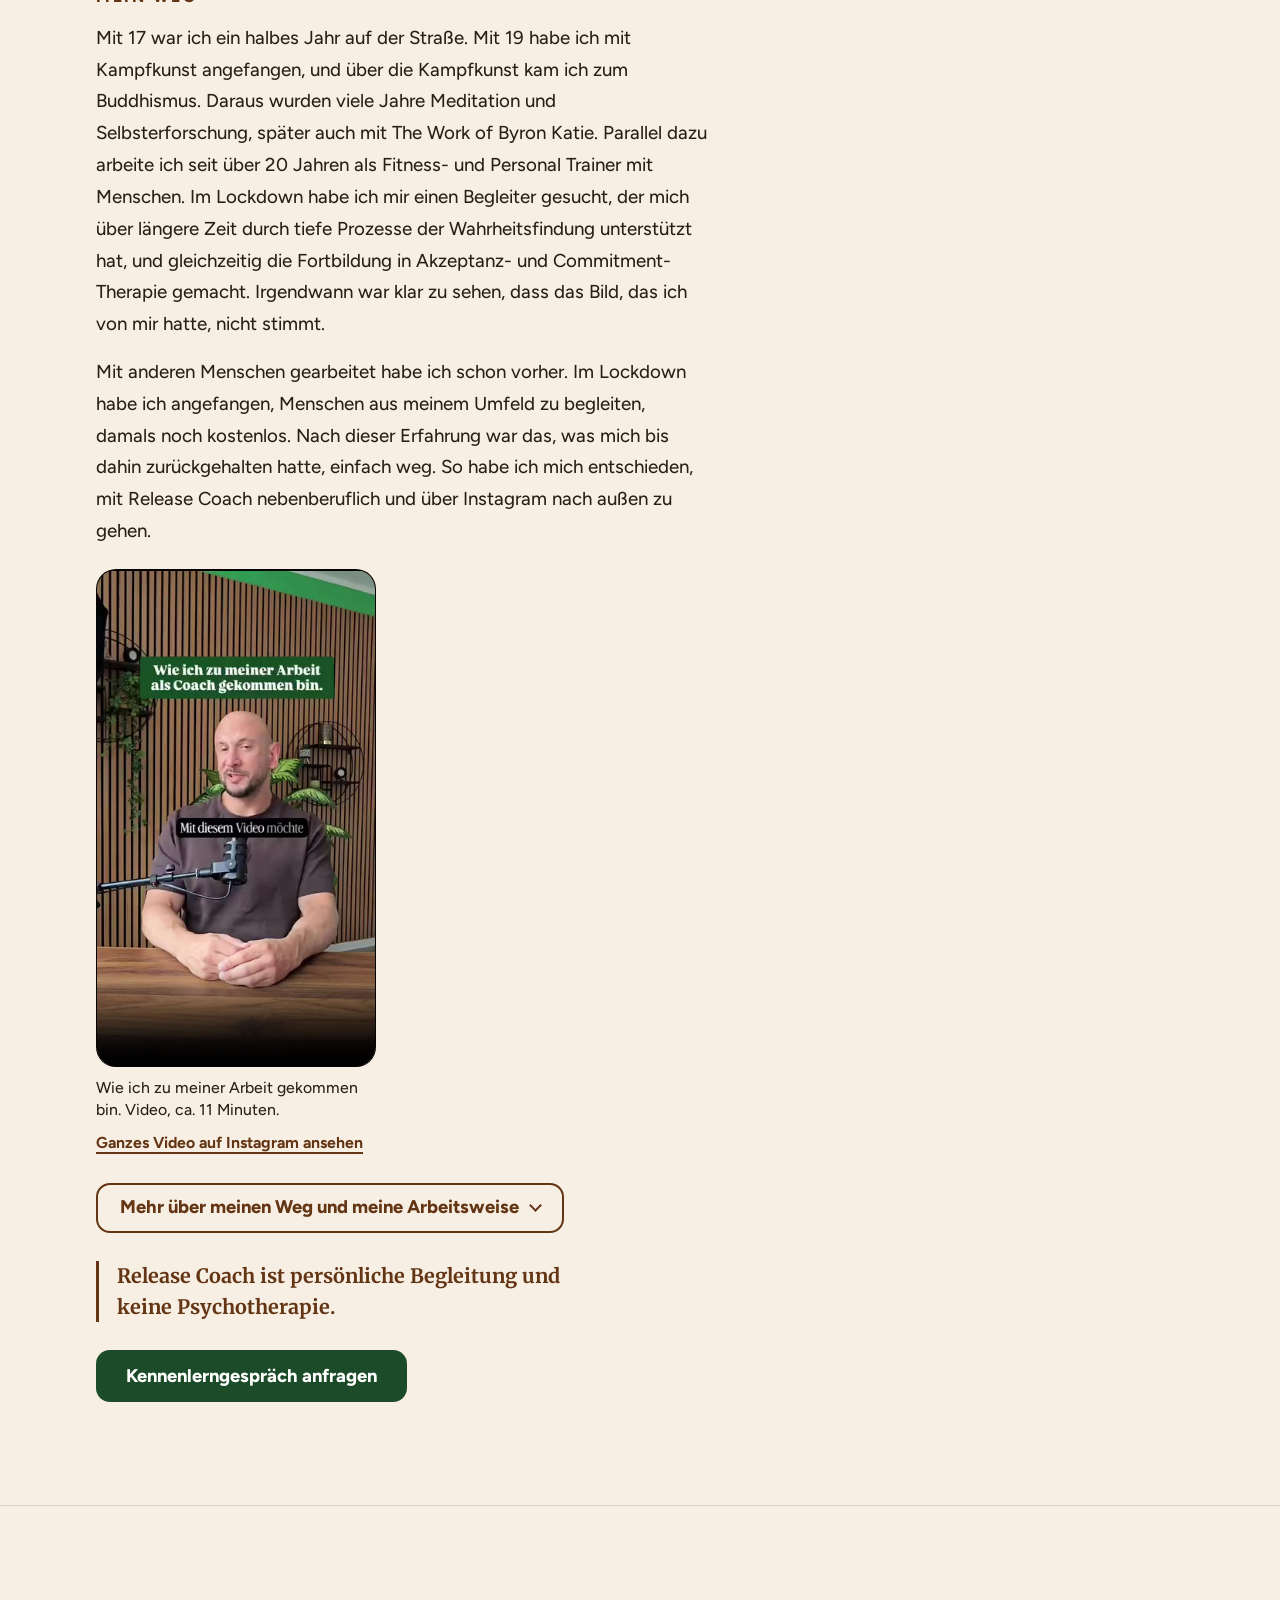
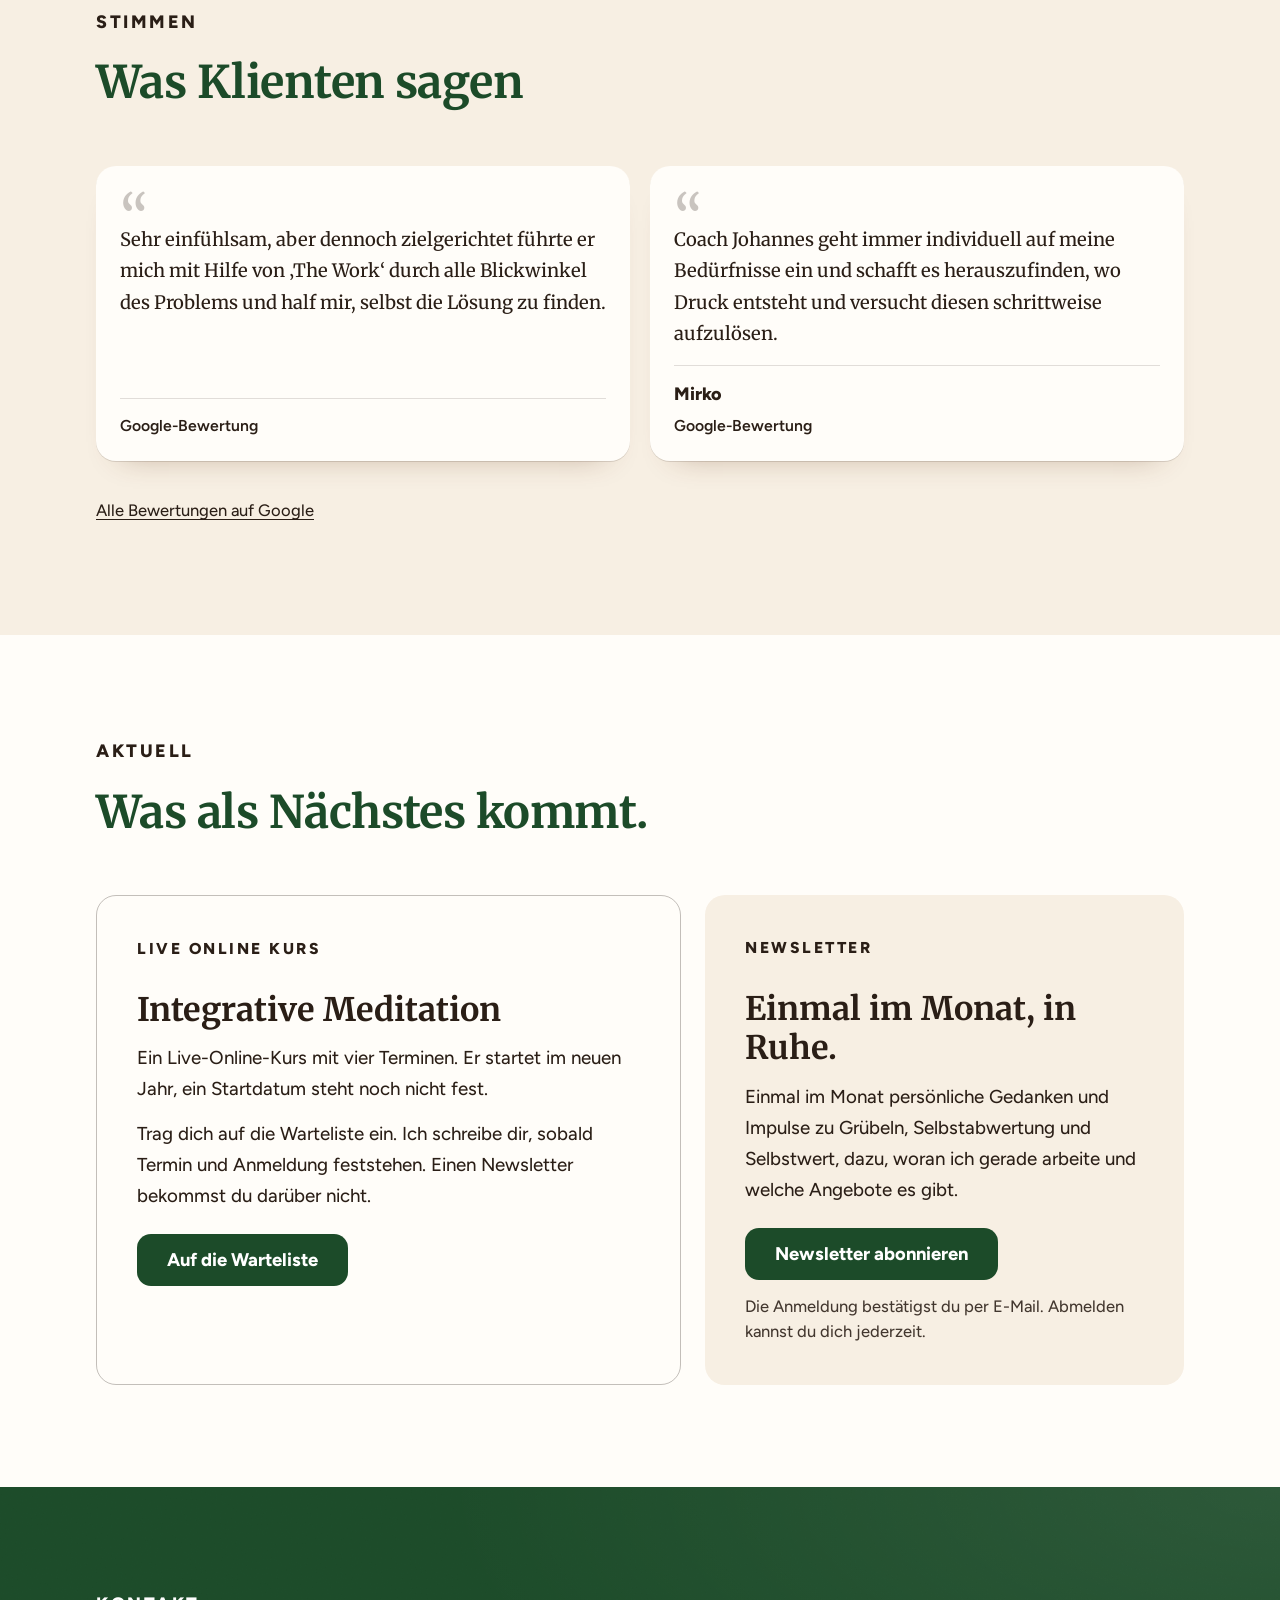
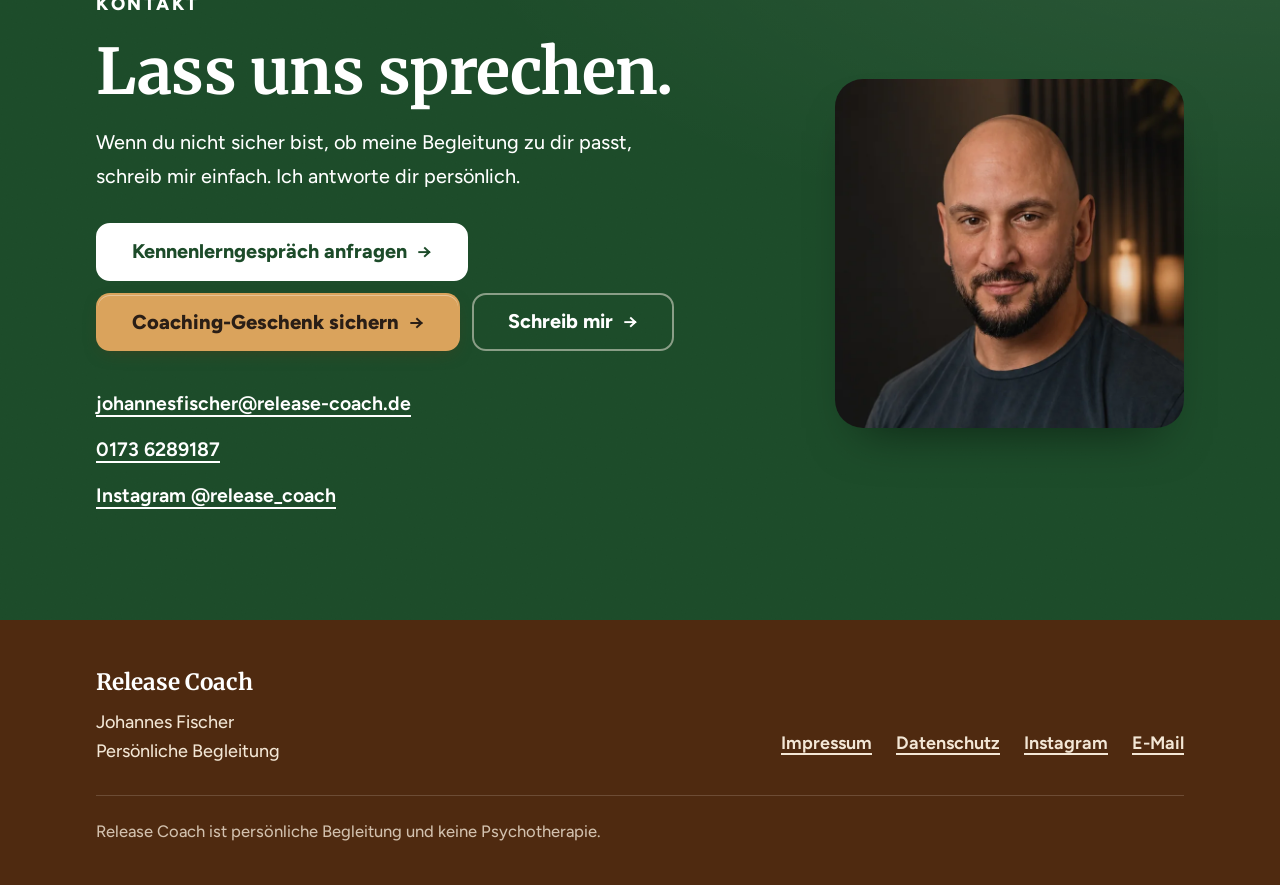
==== commit 098b695a: "Add files via upload" ====
--- a/index.html
+++ b/index.html
@@ -87,7 +87,7 @@
       <div class="hero-cta">
         <div class="hero-gift">
           <a class="btn btn-gold btn-lg" href="#geschenk">Dein Coaching-Geschenk</a>
-          <p class="hero-gift-note">30 Minuten persönlich mit mir, zu deinem Thema</p>
+          <p class="hero-gift-note">Ich schenke dir 30 Minuten persönliches Coaching zu einem Thema, das dich gerade beschäftigt.</p>
         </div>
         <a class="textlink hide-mobile" href="#angebote">Angebote &amp; Preise ansehen</a>
       </div>
@@ -109,7 +109,72 @@
 </section>
 
 
-<!-- 2. EINSTIEG: GESCHENK UND ERSTGESPRÄCH (v5: direkt nach Hero und Stimme, vor "Worum es gehen kann") -->
+<!-- 1b. VERTRAUEN -->
+<section class="trust" aria-label="Kundenstimme">
+  <div class="wrap trust-in">
+    <figure class="trust-quote">
+      <blockquote><p>Seine ruhige, einfühlsame und gleichzeitig sehr klare Art schafft einen Raum, in dem man sich öffnen, reflektieren und wirklich mit sich selbst auseinandersetzen kann.</p></blockquote>
+      <figcaption>Simone, Google-Bewertung</figcaption>
+    </figure>
+    <figure class="trust-quote">
+      <blockquote><p>Dank der Arbeit mit Johannes habe ich ein tiefgreifendes Problem auflösen können. … Auf jeden Fall geht man mit deutlich gestärktem Selbstwertgefühl aus der Arbeit heraus!</p></blockquote>
+      <figcaption>Google-Bewertung</figcaption>
+    </figure>
+    <a class="textlink" href="#stimmen">Weitere Stimmen</a>
+  </div>
+</section>
+
+<!-- 3. WORUM ES GEHEN KANN -->
+<section class="section section-cream" id="themen">
+  <div class="wrap">
+    <div class="themes-head">
+      <div>
+        <p class="label">Worum es gehen kann</p>
+        <h2>Wenn du innerlich nicht zur Ruhe kommst.</h2>
+      </div>
+      <div>
+        <p class="big">Vielleicht kreisen deine Gedanken immer wieder um dieselben Fragen. Vielleicht wertest du dich ab, obwohl du längst verstehst, woher das kommt. Oder du merkst, dass ein Gefühl oder ein altes Muster schneller da ist als jede Einsicht.</p>
+        <p class="pull">Verstehen ist wichtig. Manchmal reicht es allein nicht aus.</p>
+      </div>
+    </div>
+
+    <ul class="topics">
+      <li><span class="topic-no" aria-hidden="true"></span>
+        <h3>Grübeln und Gedankenkreisen</h3>
+        <p>Dieselben Gedanken drehen sich im Kreis und lassen dich nicht los. Wir schauen genau hin, was dabei in dir abläuft.</p>
+      </li>
+      <li><span class="topic-no" aria-hidden="true"></span>
+        <h3>Wenn Verstehen nicht reicht</h3>
+        <p>Du kannst dein Muster erklären und reagierst trotzdem wieder genauso. Genau an dieser Stelle arbeiten wir.</p>
+      </li>
+      <li><span class="topic-no" aria-hidden="true"></span>
+        <h3>Gefühle und Körperempfindungen</h3>
+        <p>Manchmal ist ein Gefühl schon da, bevor du überhaupt einen klaren Gedanken dazu hast. Wir lernen, es genauer wahrzunehmen und anders damit umzugehen.</p>
+      </li>
+      <li><span class="topic-no" aria-hidden="true"></span>
+        <h3>Selbstwert und Selbstabwertung</h3>
+        <p>Du wertest dich ab, obwohl du längst verstehst, woher das kommt. Wir untersuchen, was du dabei über dich glaubst.</p>
+      </li>
+      <li><span class="topic-no" aria-hidden="true"></span>
+        <h3>Grenzen und das eigene Ja oder Nein</h3>
+        <p>Du passt dich an und merkst zu spät, was du eigentlich wolltest. Wir klären, was für dich stimmt.</p>
+      </li>
+      <li><span class="topic-no" aria-hidden="true"></span>
+        <h3>Funktionieren und Selbstverlust</h3>
+        <p>Nach außen läuft alles, innen fehlt der Kontakt zu dir. Wir suchen den Weg zurück zu mehr Selbstkontakt.</p>
+      </li>
+    </ul>
+
+    <div class="themes-foot">
+      <p class="invite">Wenn du dich in einem dieser Punkte wiederfindest, lass uns sprechen.</p>
+      <div class="btn-row">
+        <a class="btn btn-light" href="#kennenlernen">Kennenlerngespräch anfragen</a>
+      </div>
+    </div>
+  </div>
+</section>
+
+<!-- 3b. GESCHENK UND ERSTGESPRÄCH (nach Themen, damit Wiedererkennen zuerst kommt) -->
 <section class="section" id="coaching-geschenk">
   <div class="wrap">
     <div class="sec-head">
@@ -197,66 +262,6 @@
   </div>
 </section>
 
-<!-- 1b. VERTRAUEN -->
-<section class="trust" aria-label="Kundenstimme">
-  <div class="wrap trust-in">
-    <figure class="trust-quote">
-      <blockquote><p>Seine ruhige, einfühlsame und gleichzeitig sehr klare Art schafft einen Raum, in dem man sich öffnen, reflektieren und wirklich mit sich selbst auseinandersetzen kann.</p></blockquote>
-      <figcaption>Simone, Google-Bewertung</figcaption>
-    </figure>
-    <a class="textlink" href="#stimmen">Weitere Stimmen</a>
-  </div>
-</section>
-
-<!-- 3. WORUM ES GEHEN KANN -->
-<section class="section section-cream" id="themen">
-  <div class="wrap">
-    <div class="themes-head">
-      <div>
-        <p class="label">Worum es gehen kann</p>
-        <h2>Wenn du innerlich nicht zur Ruhe kommst.</h2>
-      </div>
-      <div>
-        <p class="big">Vielleicht kreisen deine Gedanken immer wieder um dieselben Fragen. Vielleicht wertest du dich ab, obwohl du längst verstehst, woher das kommt. Oder du merkst, dass ein Gefühl oder ein altes Muster schneller da ist als jede Einsicht.</p>
-        <p class="pull">Verstehen ist wichtig. Manchmal reicht es allein nicht aus.</p>
-      </div>
-    </div>
-
-    <ul class="topics">
-      <li><span class="topic-no" aria-hidden="true"></span>
-        <h3>Grübeln und Gedankenkreisen</h3>
-        <p>Dieselben Gedanken drehen sich im Kreis und lassen dich nicht los. Wir schauen genau hin, was dabei in dir abläuft.</p>
-      </li>
-      <li><span class="topic-no" aria-hidden="true"></span>
-        <h3>Wenn Verstehen nicht reicht</h3>
-        <p>Du kannst dein Muster erklären und reagierst trotzdem wieder genauso. Genau an dieser Stelle arbeiten wir.</p>
-      </li>
-      <li><span class="topic-no" aria-hidden="true"></span>
-        <h3>Gefühle und Körperempfindungen</h3>
-        <p>Manchmal ist ein Gefühl schon da, bevor du überhaupt einen klaren Gedanken dazu hast. Wir lernen, es genauer wahrzunehmen und anders damit umzugehen.</p>
-      </li>
-      <li><span class="topic-no" aria-hidden="true"></span>
-        <h3>Selbstwert und Selbstabwertung</h3>
-        <p>Du wertest dich ab, obwohl du längst verstehst, woher das kommt. Wir untersuchen, was du dabei über dich glaubst.</p>
-      </li>
-      <li><span class="topic-no" aria-hidden="true"></span>
-        <h3>Grenzen und das eigene Ja oder Nein</h3>
-        <p>Du passt dich an und merkst zu spät, was du eigentlich wolltest. Wir klären, was für dich stimmt.</p>
-      </li>
-      <li><span class="topic-no" aria-hidden="true"></span>
-        <h3>Funktionieren und Selbstverlust</h3>
-        <p>Nach außen läuft alles, innen fehlt der Kontakt zu dir. Wir suchen den Weg zurück zu mehr Selbstkontakt.</p>
-      </li>
-    </ul>
-
-    <div class="themes-foot">
-      <p class="invite">Wenn du dich in einem dieser Punkte wiederfindest, lass uns sprechen.</p>
-      <div class="btn-row">
-        <a class="btn btn-light" href="#kennenlernen">Kennenlerngespräch anfragen</a>
-      </div>
-    </div>
-  </div>
-</section>
 
 <!-- 4. ABLAUF -->
 <section class="section section-green tex" id="ablauf">
--- a/style.css
+++ b/style.css
@@ -425,6 +425,7 @@
 .trust{padding-top:clamp(30px,4vw,44px)}
 .trust-in{max-width:none}
 .trust-quote{max-width:46rem}
+.trust-in{gap:24px}
 .menu-foot a:not(.btn),.menu a.menu-mail{display:inline-flex;align-items:center;min-height:44px}
 .menu-mail{display:flex;align-items:center;justify-content:center;min-height:44px}
 
@@ -706,7 +707,7 @@
 .btn-lg.btn-gold{font-size:1.12rem}
 @media (max-width:599px){.hero-cta .textlink.hide-mobile,.facts.hide-mobile{display:none}}
 @media (max-width:599px){.hero .hero-cta{margin-bottom:36px}}
-@media (max-width:599px){#coaching-geschenk .sec-head{display:none}#coaching-geschenk{padding-top:36px}.gift .gift-alt-lead{margin-bottom:0}.gift .gift-alt-lead+.gift-alt{margin-top:-18px}}
+@media (max-width:599px){.gift .gift-alt-lead{margin-bottom:0}.gift .gift-alt-lead+.gift-alt{margin-top:-18px}}
 
 /* ===== v6: Hero-Hinweis, Mindestlaufzeit, Mehr-lesen-Namen, Über mich beige ab „Mein Weg“ ===== */
 
@@ -717,10 +718,10 @@
   .hero .hero-cta{margin-bottom:36px}
 }
 @media (min-width:600px){
-  .hero-cta{display:flex;flex-direction:row;flex-wrap:nowrap;align-items:flex-start;gap:16px 26px}
-  .hero-gift{display:flex;width:max-content;max-width:100%;flex:0 0 auto;align-items:center}
+  .hero-cta{display:flex;flex-direction:row;flex-wrap:wrap;align-items:flex-start;gap:16px 26px}
+  .hero-gift{display:flex;width:min(22em,100%);max-width:100%;flex:0 0 auto;align-items:flex-start}
   .hero-gift .btn{width:auto;white-space:nowrap}
-  .hero-gift-note{white-space:nowrap}
+  .hero-gift-note{white-space:normal;text-align:left;max-width:none}
   .hero-cta .textlink{margin-top:6px;flex:0 0 auto;white-space:nowrap}
 }
 
